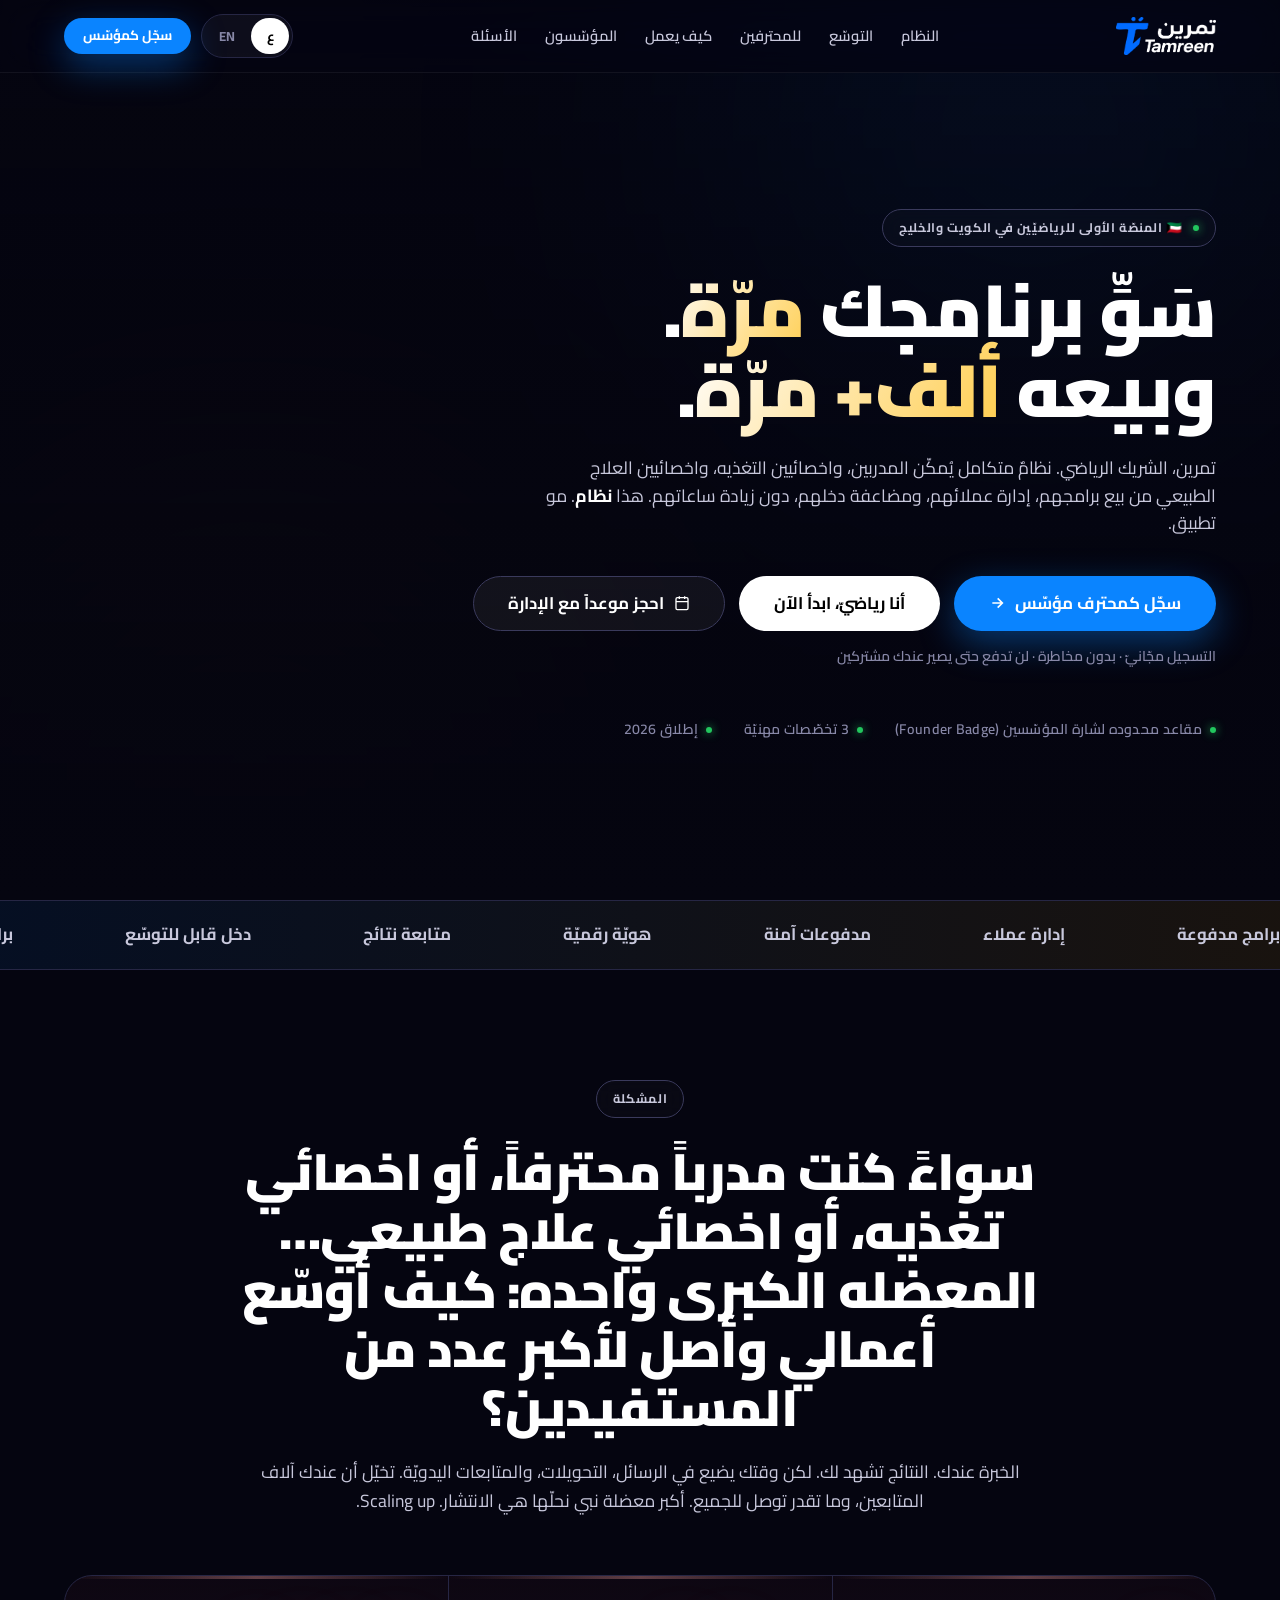
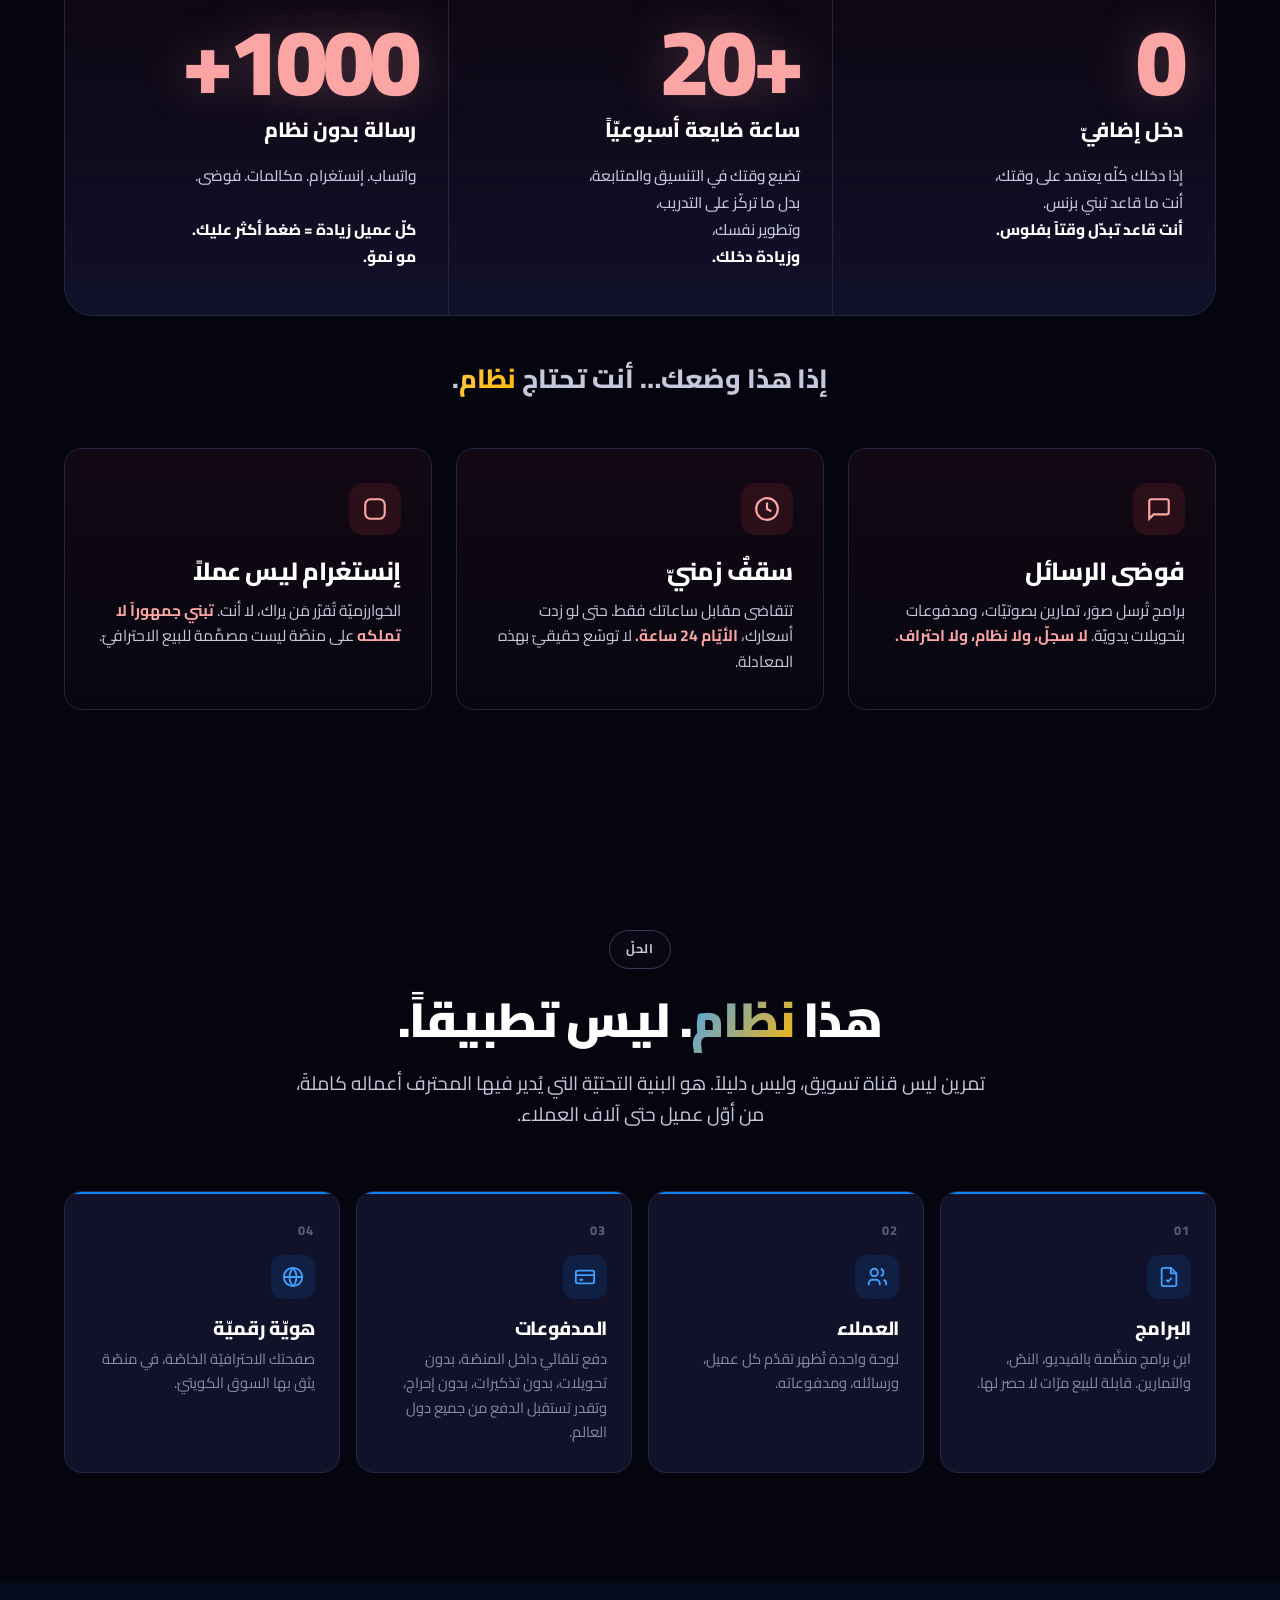
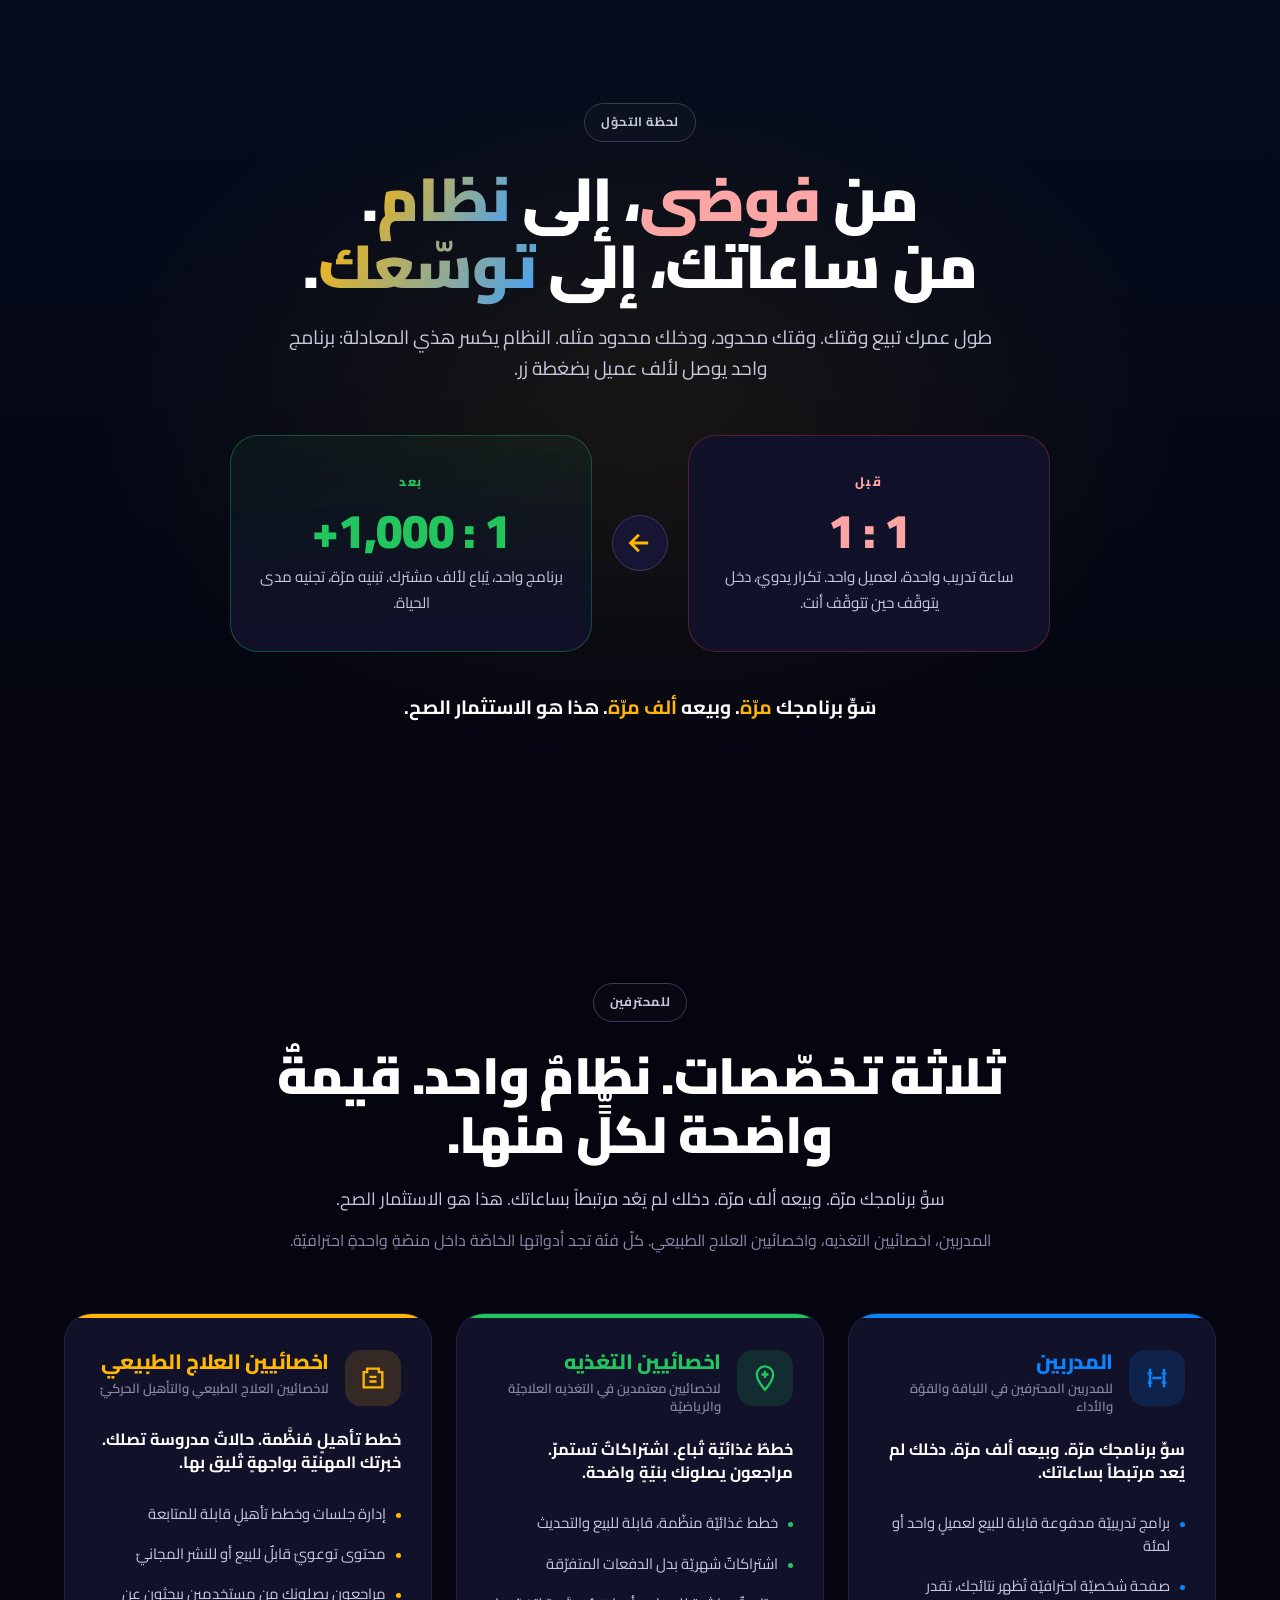
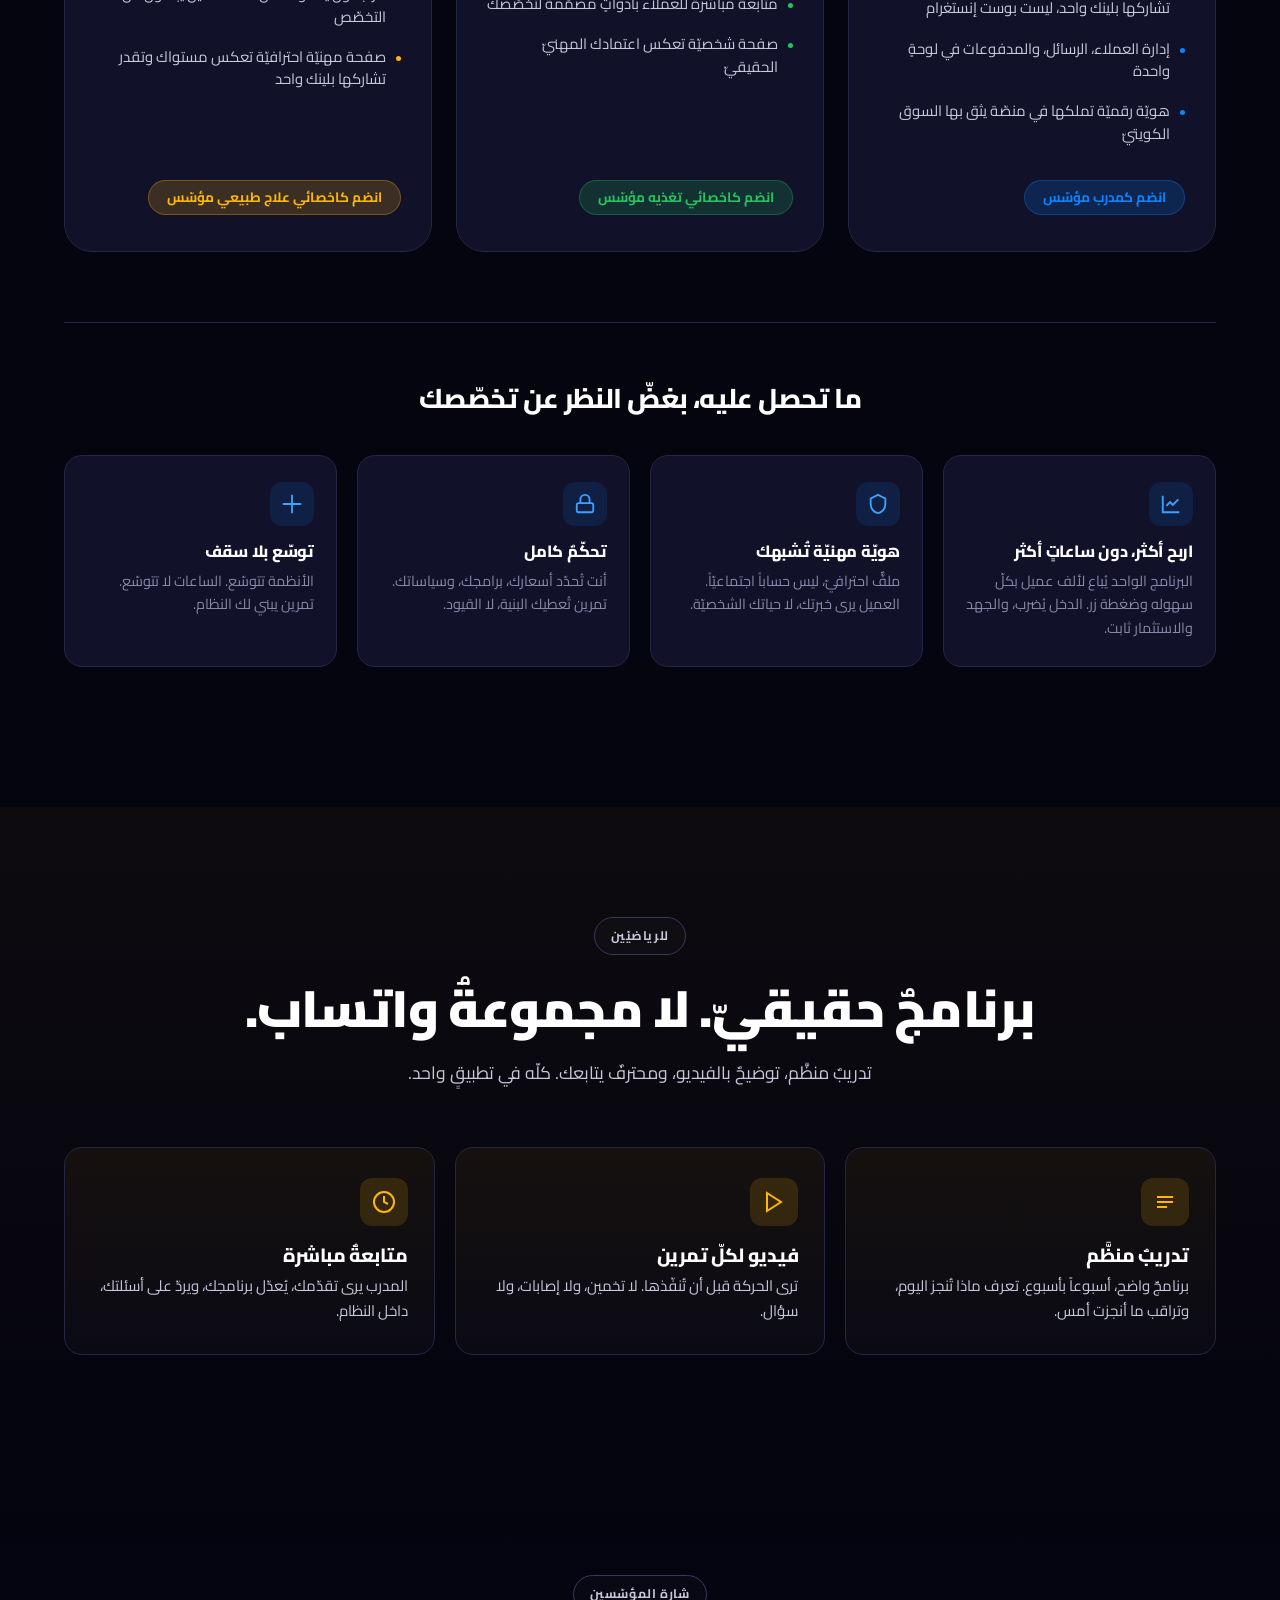
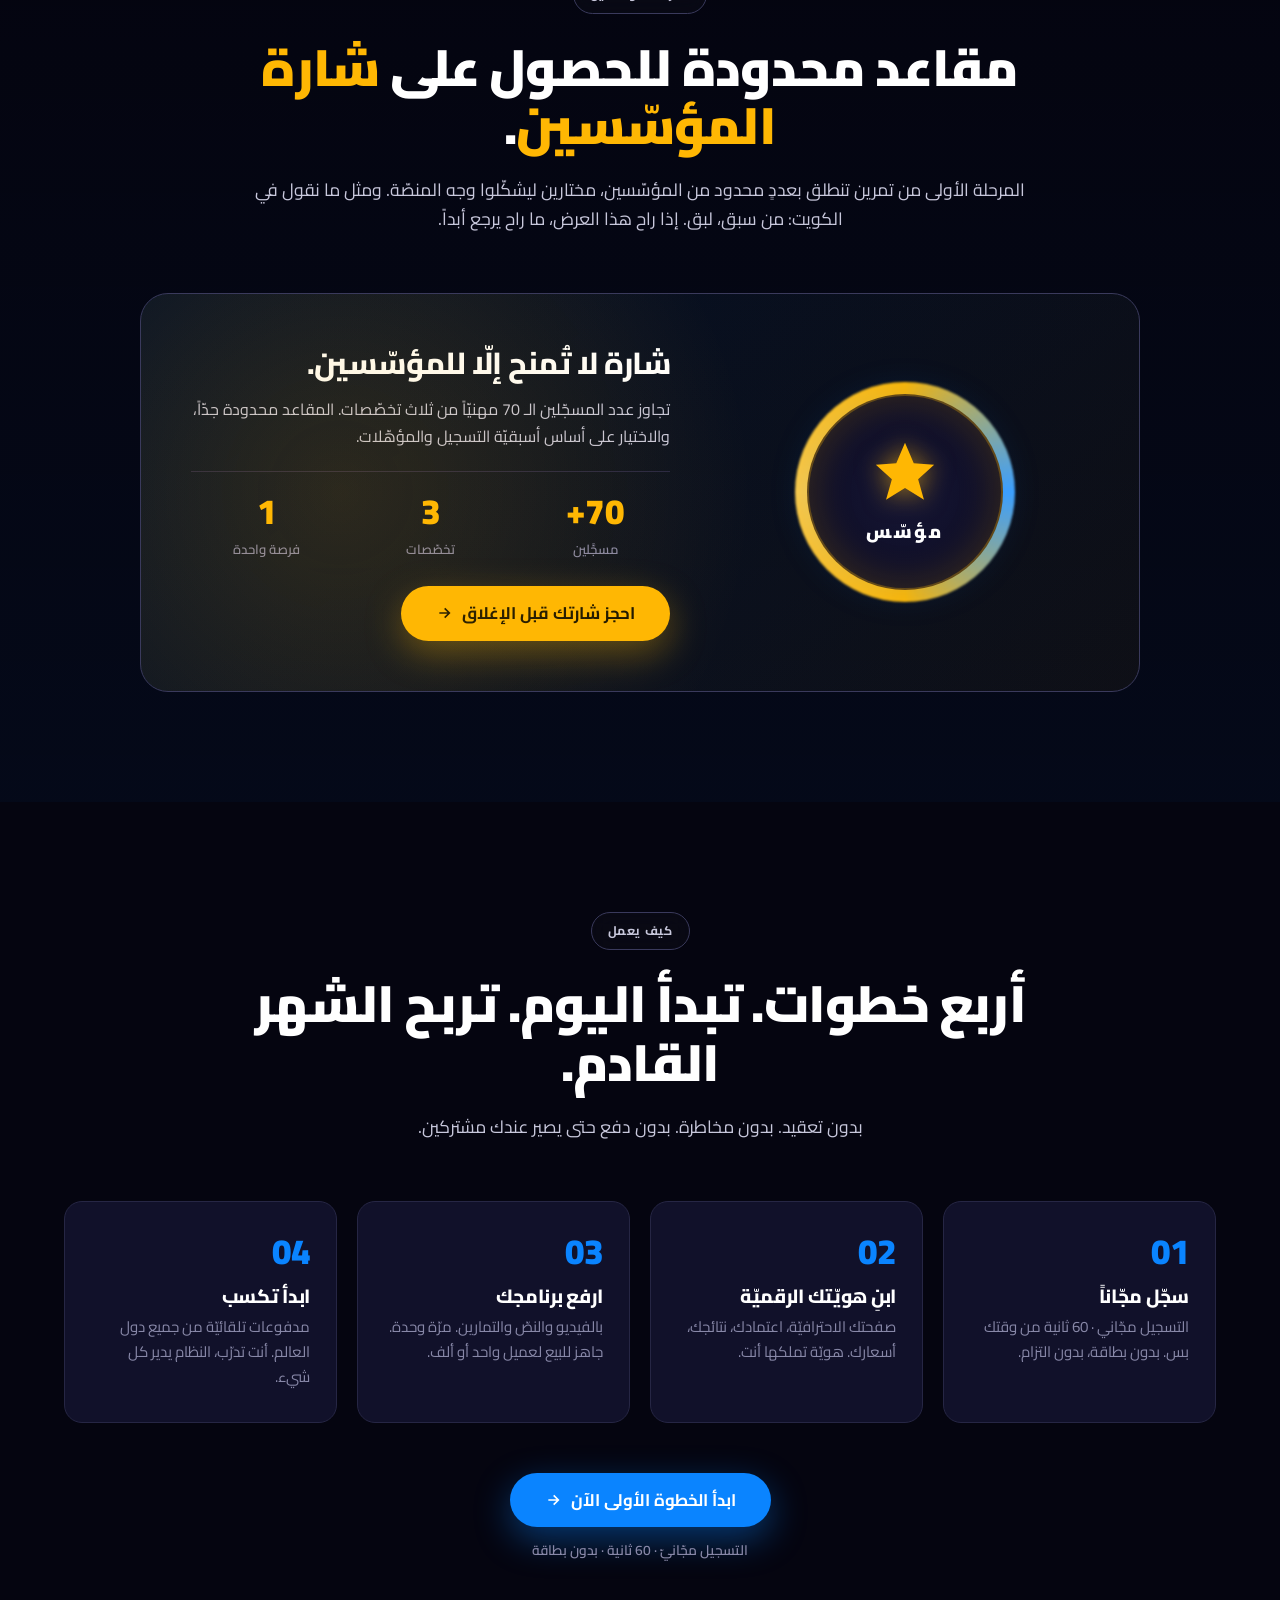
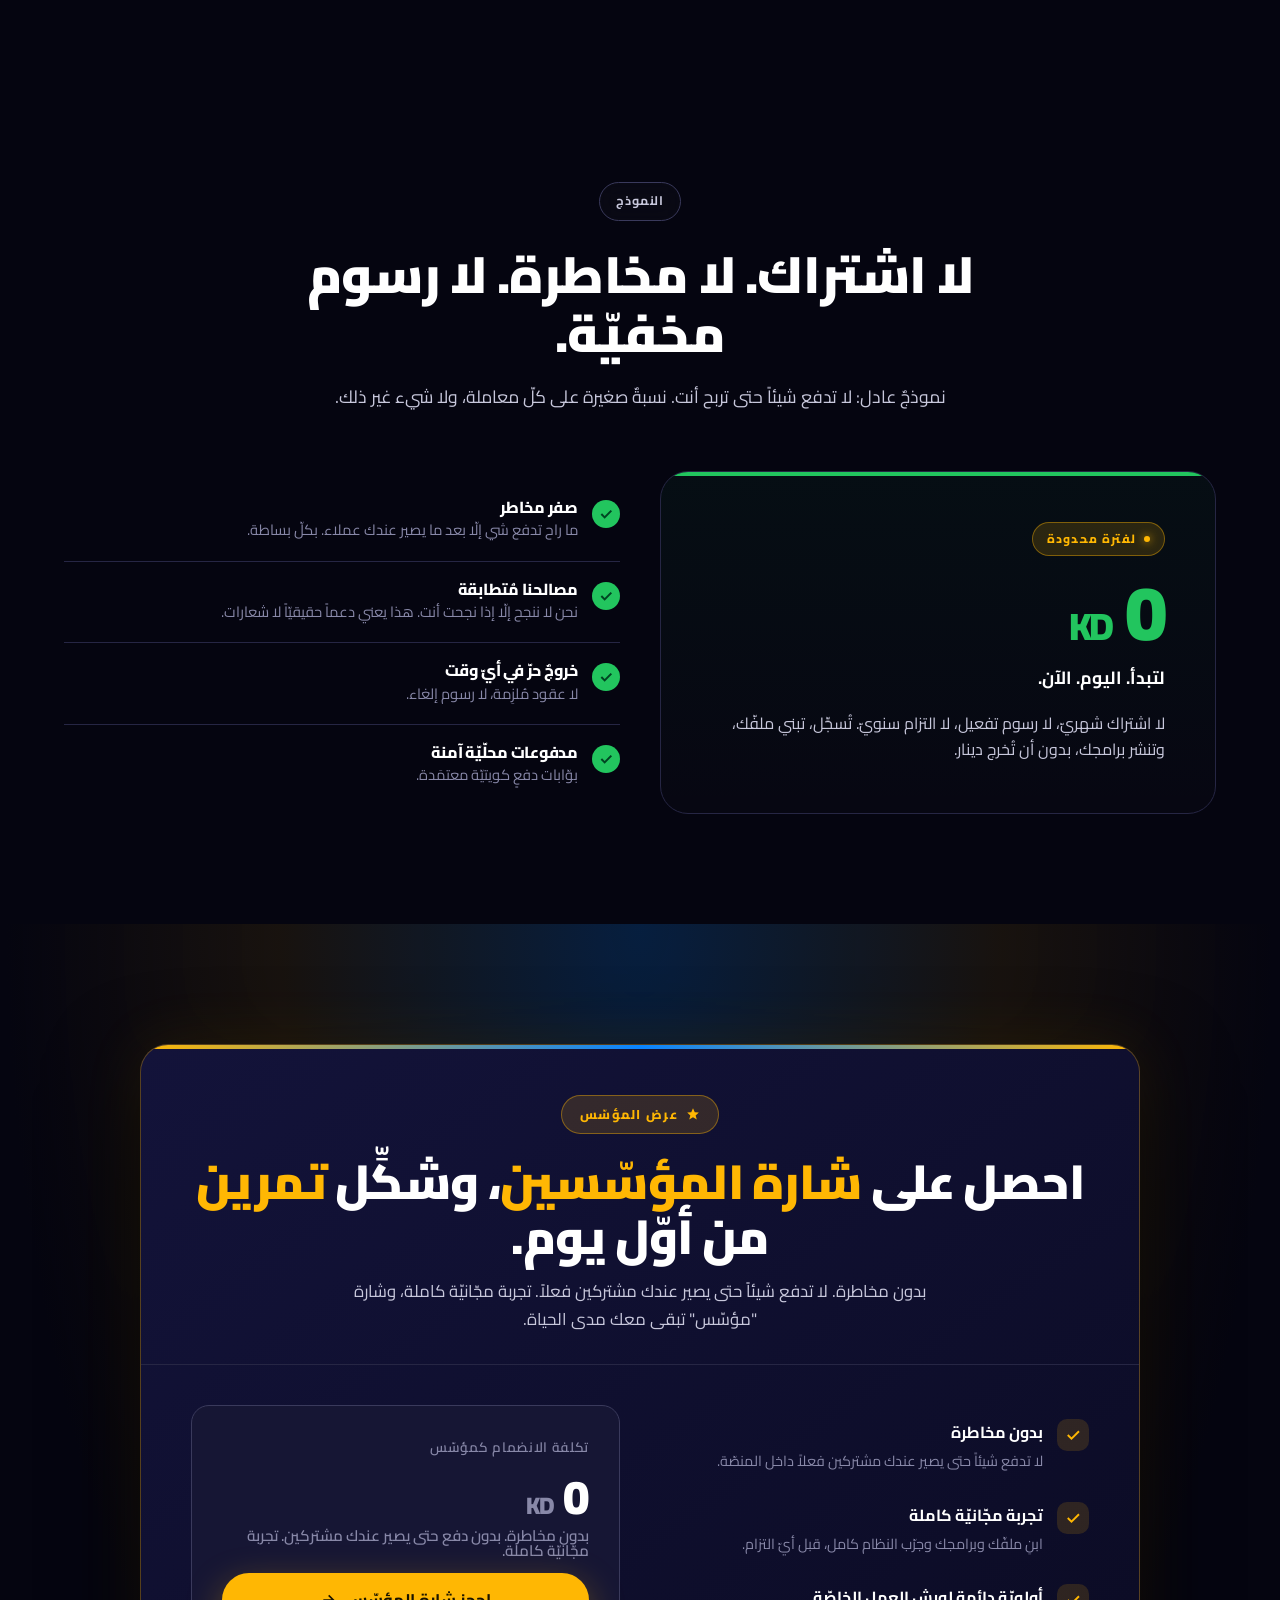
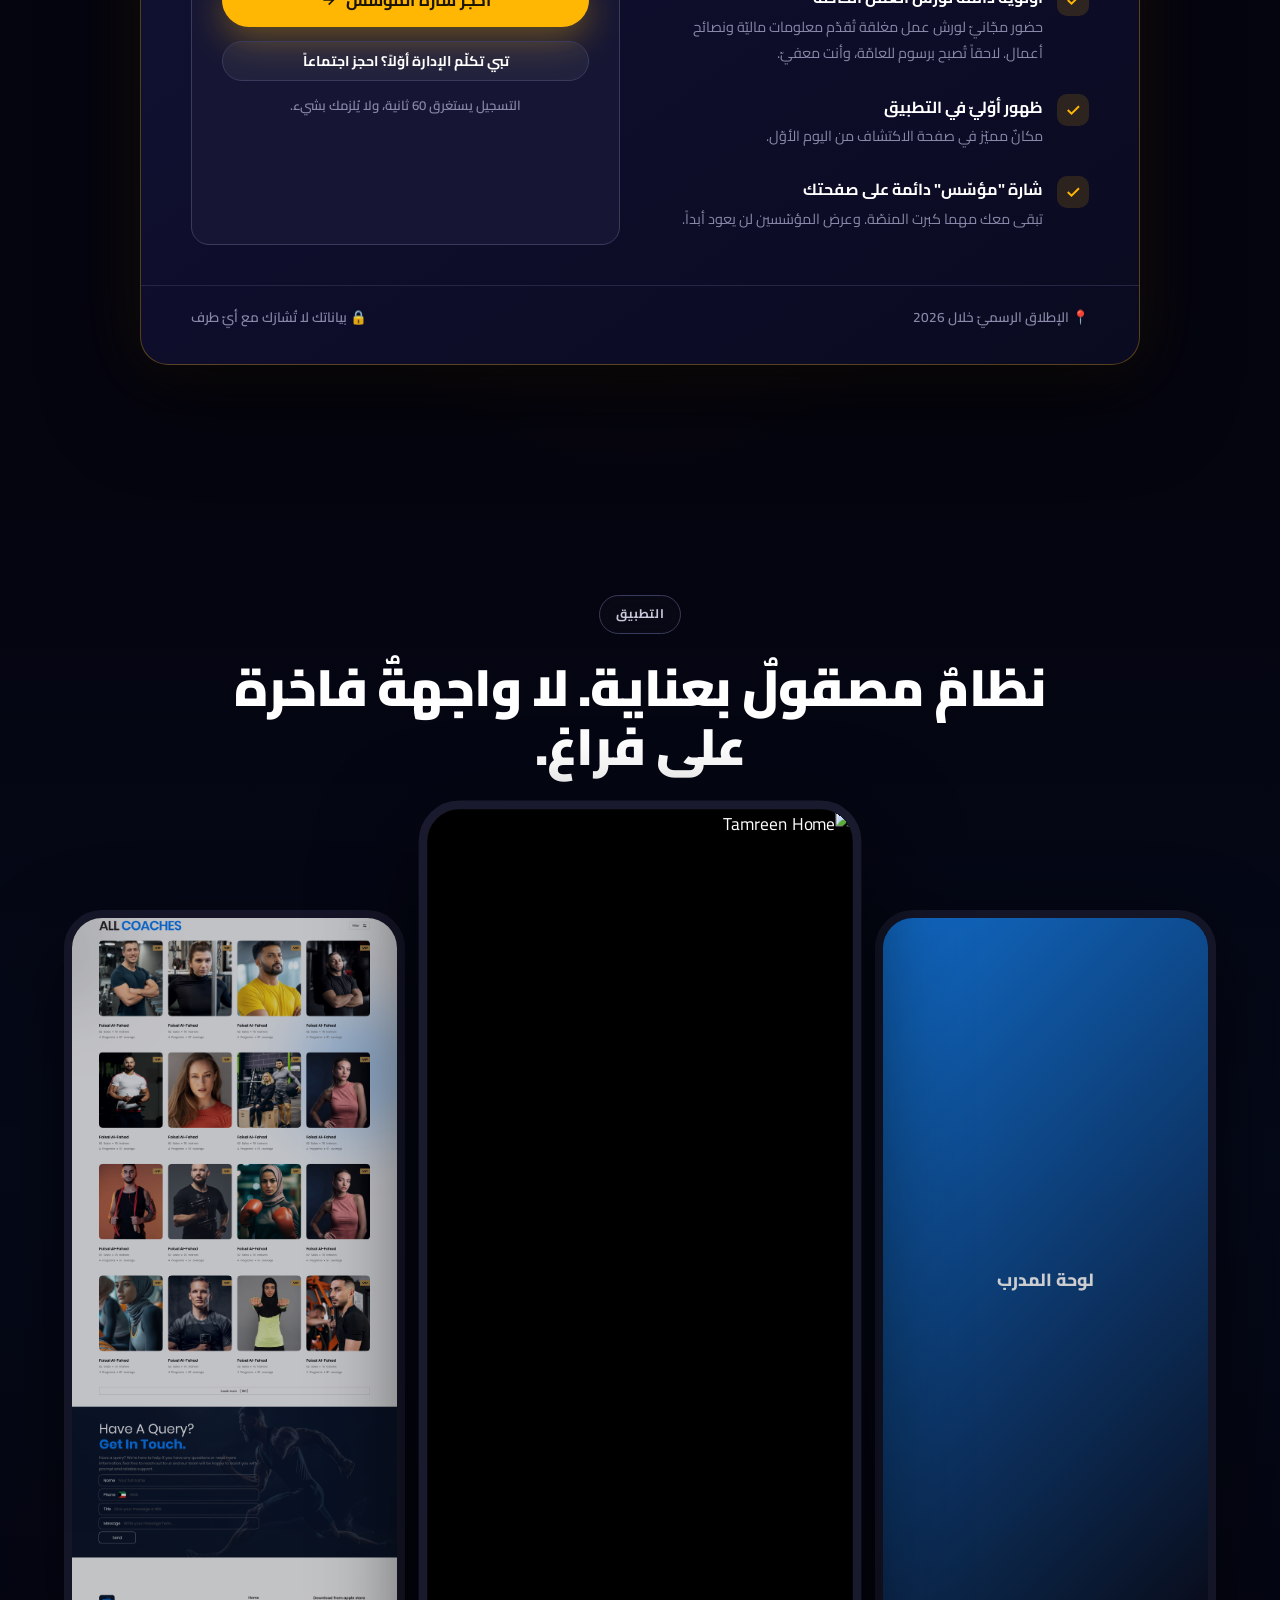
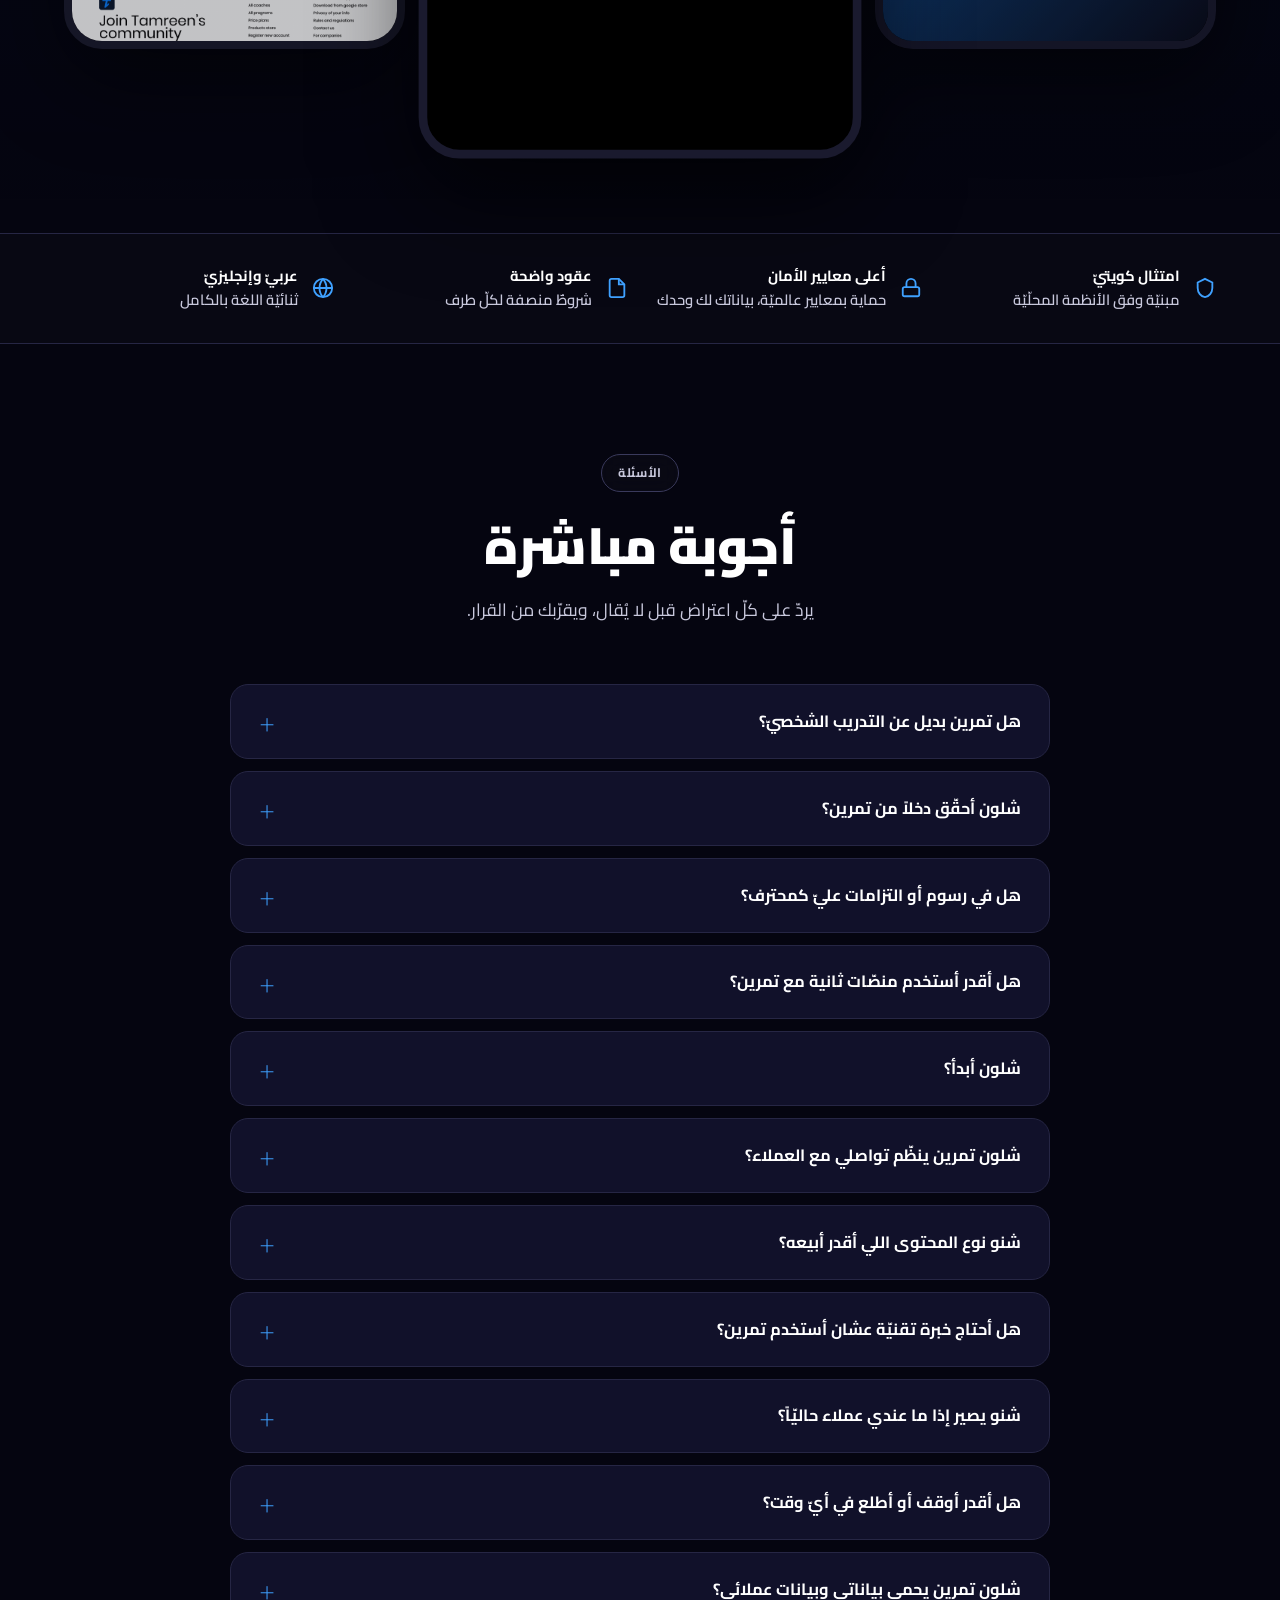
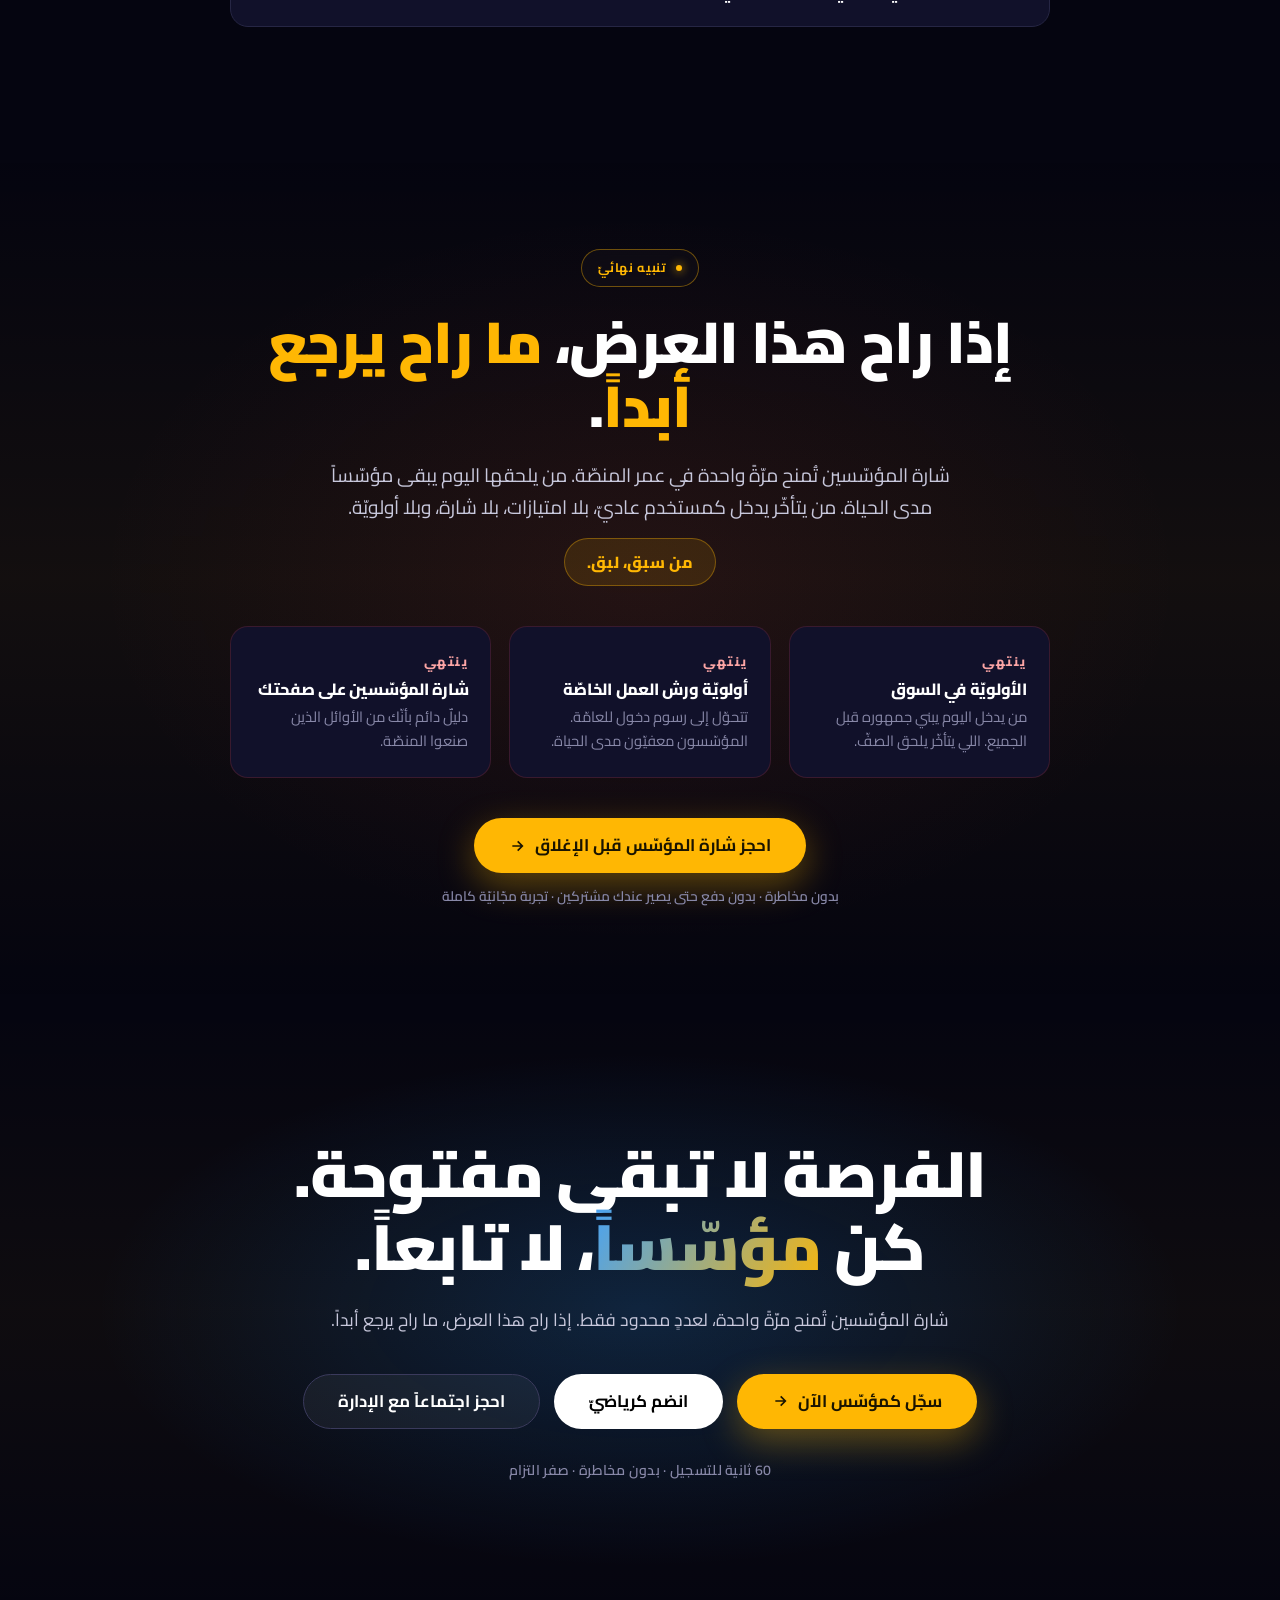
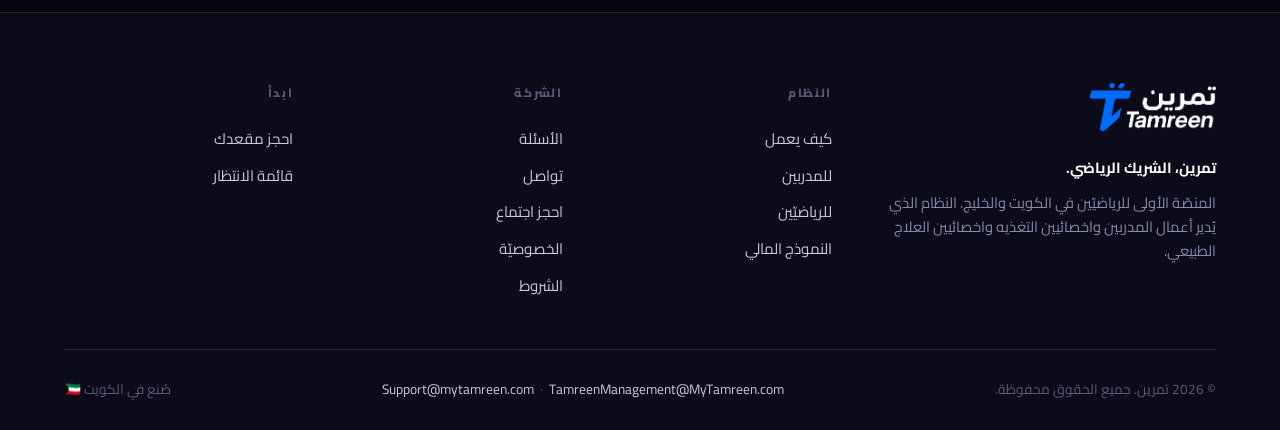
==== index.html @ 5fd672c3 "Add files via upload" ====
<!doctype html>
<html lang="ar" dir="rtl" data-lang="ar">
<head>
<meta charset="utf-8" />
<meta name="viewport" content="width=device-width, initial-scale=1, viewport-fit=cover" />
<meta name="theme-color" content="#070712" />
<title>تمرين، الشريك الرياضي. المنصّة الأولى للرياضيّين في الكويت والخليج</title>
<meta name="description" content="تمرين، الشريك الرياضي. نظامٌ متكامل يُمكّن المدربين واخصائيين التغذيه واخصائيين العلاج الطبيعي في الكويت من بيع برامجهم، إدارة عملائهم، ومضاعفة دخلهم، دون زيادة ساعاتهم." />
<link rel="icon" type="image/png" href="assets/symbol.png" />
<link rel="apple-touch-icon" href="assets/symbol.png" />

<!-- ============ OPEN GRAPH (WhatsApp / Facebook / LinkedIn previews) ============ -->
<meta property="og:type" content="website" />
<meta property="og:site_name" content="Tamreen — تمرين" />
<meta property="og:url" content="https://tamreen-landing.mytamreen.com/" />
<meta property="og:title" content="تمرين، الشريك الرياضي · المنصّة الأولى للرياضيّين في الكويت والخليج" />
<meta property="og:description" content="نظامٌ متكامل يُمكّن المدربين واخصائيي التغذيه والعلاج الطبيعي من بيع برامجهم، إدارة عملائهم، ومضاعفة دخلهم — دون زيادة ساعاتهم." />
<meta property="og:image" content="https://tamreen-landing.mytamreen.com/assets/og-image.png" />
<meta property="og:image:width" content="1200" />
<meta property="og:image:height" content="630" />
<meta property="og:image:alt" content="Tamreen — Your Fitness Partner" />
<meta property="og:locale" content="ar_KW" />
<meta property="og:locale:alternate" content="en_US" />

<!-- ============ TWITTER CARD ============ -->
<meta name="twitter:card" content="summary_large_image" />
<meta name="twitter:title" content="تمرين، الشريك الرياضي · المنصّة الأولى للرياضيّين في الكويت والخليج" />
<meta name="twitter:description" content="سَوِّ برنامجك مرّة. وبيعه ألف مرّة. النظام اللي يدير أعمال المحترفين الرياضيّين في الكويت." />
<meta name="twitter:image" content="https://tamreen-landing.mytamreen.com/assets/og-image.png" />

<!-- ============ THEME / SEO EXTRAS ============ -->
<meta name="author" content="Tamreen" />
<meta name="robots" content="index, follow" />
<link rel="canonical" href="https://tamreen-landing.mytamreen.com/" />

<!-- ============ MICROSOFT CLARITY (analytics + heatmaps + session recordings) ============ -->
<script type="text/javascript">
    (function(c,l,a,r,i,t,y){
        c[a]=c[a]||function(){(c[a].q=c[a].q||[]).push(arguments)};
        t=l.createElement(r);t.async=1;t.src="https://www.clarity.ms/tag/"+i;
        y=l.getElementsByTagName(r)[0];y.parentNode.insertBefore(t,y);
    })(window, document, "clarity", "script", "whwxug71do");
</script>
<link rel="preconnect" href="https://fonts.googleapis.com">
<link rel="preconnect" href="https://fonts.gstatic.com" crossorigin>
<link href="https://fonts.googleapis.com/css2?family=Cairo:wght@300;400;500;600;700;800;900&family=Inter:wght@300;400;500;600;700;800;900&display=swap" rel="stylesheet">
<style>
:root{
  --bg:#050510;
  --bg-2:#0B0B1A;
  --surface:#11112A;
  --surface-2:#161634;
  --border:#262644;
  --border-2:#3A3A5C;
  --text:#FFFFFF;
  --text-2:#C8C8DC;
  --text-3:#8888A8;
  --text-4:#5A5A78;
  --blue:#0A84FF;
  --blue-2:#3FA1FF;
  --gold:#FFB703;
  --gold-2:#FFCB47;
  --green:#22C55E;
  --red:#EF4444;
  --radius:18px;
  --radius-sm:12px;
  --radius-lg:28px;
  --max:1200px;
  --shadow:0 20px 60px rgba(0,0,0,.5);
  --shadow-hard:0 30px 90px rgba(0,0,0,.7);
}
*{box-sizing:border-box;margin:0;padding:0}
html{scroll-behavior:smooth;-webkit-text-size-adjust:100%}
body{
  background:var(--bg);
  color:var(--text);
  font-family:'Cairo',system-ui,-apple-system,sans-serif;
  line-height:1.65;
  overflow-x:hidden;
  min-height:100vh;
  -webkit-font-smoothing:antialiased;
}
html[data-lang="en"] body{font-family:'Inter',system-ui,-apple-system,sans-serif;line-height:1.5;letter-spacing:-.01em}
[data-lang="ar"] .en{display:none !important}
[data-lang="en"] .ar{display:none !important}

.bg-atmos{position:fixed;inset:0;z-index:0;pointer-events:none;overflow:hidden}
.bg-atmos::before,.bg-atmos::after{
  content:"";position:absolute;width:900px;height:900px;border-radius:50%;
  filter:blur(160px);opacity:.3;
}
.bg-atmos::before{background:radial-gradient(circle,#0A84FF 0%,transparent 60%);top:-320px;right:-200px;animation:float 22s ease-in-out infinite}
.bg-atmos::after{background:radial-gradient(circle,#FFB703 0%,transparent 60%);bottom:-320px;left:-200px;opacity:.15;animation:float 28s ease-in-out infinite reverse}
@keyframes float{0%,100%{transform:translate(0,0)}50%{transform:translate(60px,40px)}}

.container{max-width:var(--max);margin:0 auto;padding:0 24px;position:relative;z-index:2}
section{padding:110px 0;position:relative;z-index:2}
section.tight{padding:70px 0}
section.wide{padding:140px 0}

h1,h2,h3,h4{font-weight:800;letter-spacing:-.015em;line-height:1.15}
h1{font-size:clamp(2.4rem,6vw,4.6rem);font-weight:900;line-height:1.08}
h2{font-size:clamp(2rem,4vw,3.2rem);font-weight:900}
h3{font-size:clamp(1.25rem,2vw,1.55rem)}
h4{font-size:clamp(1.05rem,1.5vw,1.2rem)}
p{color:var(--text-2);font-size:clamp(1rem,1.15vw,1.1rem)}
.muted{color:var(--text-3)}
.xl{font-size:clamp(1.1rem,1.5vw,1.3rem)}
.eyebrow{display:inline-flex;align-items:center;gap:10px;padding:8px 16px;border:1px solid var(--border-2);border-radius:999px;font-size:.78rem;color:var(--text-2);background:rgba(255,255,255,.02);backdrop-filter:blur(10px);margin-bottom:24px;font-weight:700;letter-spacing:.05em;text-transform:uppercase}
.eyebrow .dot{width:6px;height:6px;border-radius:50%;background:var(--green);box-shadow:0 0 10px var(--green)}
.gold-text{color:var(--gold)}
.blue-text{color:var(--blue-2)}
.red-text{color:#FCA5A5}

.nav{
  position:fixed;top:0;left:0;right:0;z-index:100;
  backdrop-filter:blur(24px) saturate(180%);
  background:rgba(5,5,16,.75);
  border-bottom:1px solid rgba(255,255,255,.06);
  transition:all .3s ease;
}
.nav-inner{max-width:var(--max);margin:0 auto;padding:14px 24px;display:flex;align-items:center;justify-content:space-between;gap:20px}
.nav-logo{display:flex;align-items:center;gap:10px;text-decoration:none;color:var(--text)}
.nav-logo img{height:38px;width:auto;display:block}
.nav-links{display:flex;gap:28px;align-items:center}
.nav-links a{color:var(--text-2);text-decoration:none;font-size:.92rem;font-weight:600;transition:color .2s}
.nav-links a:hover{color:var(--text)}
.nav-actions{display:flex;gap:10px;align-items:center}

.lang-toggle{display:flex;background:rgba(255,255,255,.04);border:1px solid var(--border);border-radius:999px;padding:3px;gap:2px}
.lang-toggle button{
  background:transparent;border:0;color:var(--text-3);font-family:inherit;
  padding:6px 14px;border-radius:999px;cursor:pointer;font-size:.82rem;font-weight:700;
  transition:all .2s;min-width:38px;
}
.lang-toggle button.active{background:var(--text);color:#000}

/* Hamburger button (visible on mobile only) */
.nav-burger{
  display:none;width:42px;height:42px;align-items:center;justify-content:center;
  background:rgba(255,255,255,.04);border:1px solid var(--border-2);border-radius:12px;
  color:var(--text);cursor:pointer;flex-shrink:0;padding:0;font-family:inherit;
  transition:background .2s,border-color .2s;
}
.nav-burger:hover{background:rgba(255,255,255,.08);border-color:rgba(255,255,255,.2)}
.nav-burger svg{width:22px;height:22px}

/* Full-screen mobile drawer */
.nav-drawer{
  position:fixed;inset:0;z-index:200;
  background:rgba(5,5,16,.97);backdrop-filter:blur(20px);
  display:flex;flex-direction:column;
  padding:84px 24px calc(40px + env(safe-area-inset-bottom));
  opacity:0;visibility:hidden;transition:opacity .25s ease,visibility .25s ease;
  overflow-y:auto;-webkit-overflow-scrolling:touch;
}
.nav-drawer.open{opacity:1;visibility:visible}
.nav-drawer-close{
  position:absolute;top:16px;width:42px;height:42px;
  display:flex;align-items:center;justify-content:center;
  background:rgba(255,255,255,.05);border:1px solid var(--border-2);border-radius:12px;
  color:var(--text);cursor:pointer;padding:0;font-family:inherit;
  right:16px;
}
[dir="rtl"] .nav-drawer-close{right:auto;left:16px}
.nav-drawer-close svg{width:22px;height:22px}
.nav-drawer .drawer-link{
  display:block;padding:18px 6px;color:var(--text);text-decoration:none;
  font-size:1.18rem;font-weight:700;border-bottom:1px solid var(--border);
  transition:color .2s;
}
.nav-drawer .drawer-link:hover{color:var(--blue-2)}
.nav-drawer .drawer-cta{
  margin-top:28px;display:flex;flex-direction:column;gap:12px;
}
.nav-drawer .drawer-cta .btn{justify-content:center;width:100%}
body.menu-open{overflow:hidden}

.btn{
  display:inline-flex;align-items:center;gap:10px;
  padding:15px 28px;border-radius:999px;font-weight:700;font-size:.98rem;
  text-decoration:none;border:1px solid transparent;cursor:pointer;font-family:inherit;
  transition:transform .2s ease,box-shadow .2s ease,background .2s ease,border-color .2s;
  white-space:nowrap;line-height:1;
}
.btn svg{width:16px;height:16px;flex-shrink:0}
.btn-primary{background:var(--blue);color:#fff;box-shadow:0 12px 36px rgba(10,132,255,.4)}
.btn-primary:hover{transform:translateY(-2px);box-shadow:0 18px 46px rgba(10,132,255,.55)}
.btn-gold{background:var(--gold);color:#1a1400;box-shadow:0 12px 36px rgba(255,183,3,.35)}
.btn-gold:hover{transform:translateY(-2px);box-shadow:0 18px 46px rgba(255,183,3,.5)}
.btn-white{background:#fff;color:#000}
.btn-white:hover{transform:translateY(-2px);background:#f0f0f0}
.btn-ghost{background:rgba(255,255,255,.05);color:var(--text);border-color:var(--border-2)}
.btn-ghost:hover{background:rgba(255,255,255,.1);border-color:rgba(255,255,255,.2)}
.btn-outline{background:transparent;color:var(--text);border-color:var(--text)}
.btn-outline:hover{background:var(--text);color:#000}
.btn-sm{padding:10px 18px;font-size:.85rem}
.btn-lg{padding:18px 34px;font-size:1.05rem}

/* ---------- HERO ---------- */
.hero{
  min-height:100vh;padding:140px 0 90px;position:relative;overflow:hidden;
  display:flex;align-items:center;
}
.hero-video{position:absolute;inset:0;z-index:0;overflow:hidden}
.hero-video video{width:100%;height:100%;object-fit:cover;opacity:.3;filter:saturate(120%) contrast(110%)}
.hero-video::after{content:"";position:absolute;inset:0;background:linear-gradient(180deg,rgba(5,5,16,.5) 0%,rgba(5,5,16,.85) 65%,var(--bg) 100%)}
.hero-inner{position:relative;z-index:2;width:100%}
.hero h1 .strike{position:relative;white-space:nowrap;color:var(--text-3)}
.hero h1 .strike::after{
  content:"";position:absolute;top:55%;left:-4px;right:-4px;height:4px;
  background:var(--red);transform:rotate(-2deg);border-radius:2px;opacity:.95;
}
.hero h1 .pow{background:linear-gradient(120deg,#fff,var(--gold-2));-webkit-background-clip:text;background-clip:text;color:transparent}
.hero p.lead{font-size:clamp(1.1rem,1.35vw,1.3rem);color:var(--text-2);margin-top:24px;max-width:680px;line-height:1.55}
.hero-ctas{display:flex;gap:14px;margin-top:40px;flex-wrap:wrap}
.hero-meta{display:flex;gap:32px;margin-top:50px;flex-wrap:wrap;color:var(--text-3);font-size:.88rem;font-weight:600;letter-spacing:.02em}
.hero-meta span{display:inline-flex;align-items:center;gap:8px}
.hero-meta .dot{width:6px;height:6px;border-radius:50%;background:var(--green);box-shadow:0 0 10px var(--green)}

/* ---------- MARQUEE ---------- */
.marquee{
  background:linear-gradient(90deg,rgba(10,132,255,.08),rgba(255,183,3,.08));
  border-top:1px solid var(--border);border-bottom:1px solid var(--border);
  overflow:hidden;padding:20px 0;
}
.marquee-track{display:flex;gap:56px;animation:tick 32s linear infinite;white-space:nowrap}
@keyframes tick{from{transform:translateX(0)}to{transform:translateX(-50%)}}
[dir="ltr"] .marquee-track{animation-direction:reverse}
.marquee-item{display:inline-flex;align-items:center;gap:14px;color:var(--text-2);font-weight:700;font-size:1.05rem}
.marquee-item svg{width:20px;height:20px;color:var(--blue-2)}
.marquee-item .bullet{width:5px;height:5px;border-radius:50%;background:var(--border-2)}

/* ---------- PAIN STATS ---------- */
.pain-stats{
  display:grid;grid-template-columns:repeat(3,1fr);gap:0;margin-top:36px;
  border:1px solid var(--border);border-radius:var(--radius-lg);overflow:hidden;
  background:linear-gradient(180deg,rgba(239,68,68,.04),var(--surface));
}
.pain-stat{
  padding:44px 32px;border-right:1px solid var(--border);position:relative;
  display:flex;flex-direction:column;
  transition:background .3s ease;
}
.pain-stat::before{
  content:"";position:absolute;top:0;left:0;right:0;height:3px;
  background:linear-gradient(90deg,transparent,#FCA5A5,transparent);
  opacity:.35;
}
.pain-stat:hover{background:rgba(239,68,68,.04)}
[dir="rtl"] .pain-stat{border-right:0;border-left:1px solid var(--border)}
.pain-stat:last-child{border:0 !important}
.pain-stat .num{
  font-size:clamp(3.4rem,7.5vw,5.8rem);
  font-weight:900;
  color:#FCA5A5;
  line-height:.9;
  margin-bottom:14px;
  letter-spacing:-.045em;
  text-shadow:0 0 50px rgba(252,165,165,.28),0 0 1px rgba(252,165,165,.5);
  font-feature-settings:"tnum";
}
.pain-headline{
  font-size:clamp(1.08rem,1.7vw,1.3rem);
  font-weight:800;
  color:#fff;
  margin-bottom:20px;
  letter-spacing:-.005em;
  line-height:1.25;
}
.pain-stat .lbl{
  color:var(--text-2);
  font-size:.96rem;
  font-weight:500;
  line-height:1.75;
}
.pain-stat .lbl b{color:#fff;font-weight:800}
.pain-closer{
  text-align:center;
  margin-top:44px;
  font-size:clamp(1.18rem,2.2vw,1.65rem);
  font-weight:800;
  color:var(--text-2);
  letter-spacing:-.005em;
  padding:0 16px;line-height:1.45;
}
.pain-closer .acc{
  background:linear-gradient(120deg,#FFCB47,#FFB703);
  -webkit-background-clip:text;background-clip:text;color:transparent;
}

/* ---------- SECTION HEADERS ---------- */
.sec-head{max-width:820px;margin:0 auto 60px;text-align:center}
.sec-head p{margin-top:20px;font-size:1.1rem}
.sec-head.left{margin-left:0;text-align:start}

/* ---------- PROBLEM ---------- */
.problem-grid{display:grid;grid-template-columns:repeat(3,1fr);gap:24px;margin-top:50px}
.problem-card{
  background:linear-gradient(180deg,rgba(239,68,68,.06),rgba(255,255,255,.01));
  border:1px solid var(--border);border-radius:var(--radius);
  padding:34px 30px;transition:all .3s;
}
.problem-card:hover{transform:translateY(-4px);border-color:rgba(239,68,68,.3)}
.problem-icon{
  width:52px;height:52px;border-radius:14px;background:rgba(239,68,68,.12);color:#FCA5A5;
  display:flex;align-items:center;justify-content:center;margin-bottom:22px;
}
.problem-icon svg{width:26px;height:26px}
.problem-card h3{margin-bottom:12px;color:#fff}
.problem-card p{color:var(--text-2);font-size:.98rem}
.problem-card .emph{color:#FCA5A5;font-weight:700}

/* ---------- SYSTEM PILLARS ---------- */
.system-intro{text-align:center;margin-bottom:60px}
.system-intro .big{font-size:clamp(2rem,4vw,3rem);font-weight:900;letter-spacing:-.02em;line-height:1.1}
.system-intro .big span.acc{background:linear-gradient(120deg,var(--blue-2),var(--gold));-webkit-background-clip:text;background-clip:text;color:transparent}
.system-intro p.xl{max-width:700px;margin:22px auto 0;color:var(--text-2)}
.pillars{display:grid;grid-template-columns:repeat(4,1fr);gap:16px;margin-top:40px}
.pillar{
  background:var(--surface);border:1px solid var(--border);border-radius:var(--radius);
  padding:28px 24px;transition:all .3s;position:relative;overflow:hidden;
}
.pillar:hover{transform:translateY(-4px);border-color:var(--border-2);box-shadow:var(--shadow)}
.pillar::before{content:"";position:absolute;top:0;left:0;right:0;height:2px;background:var(--blue)}
.pillar-num{color:var(--text-4);font-size:.8rem;font-weight:800;letter-spacing:.12em;margin-bottom:14px}
.pillar-icon{width:44px;height:44px;border-radius:12px;background:rgba(10,132,255,.12);color:var(--blue-2);display:flex;align-items:center;justify-content:center;margin-bottom:18px}
.pillar-icon svg{width:22px;height:22px}
.pillar h4{margin-bottom:8px;color:#fff}
.pillar p{font-size:.92rem;color:var(--text-3)}

/* ---------- COACHES ---------- */
.coaches-hero{display:grid;grid-template-columns:1.05fr 1fr;gap:60px;align-items:center}
.coaches-benefits{list-style:none;margin-top:32px}
.coaches-benefits li{display:flex;gap:16px;padding:20px 0;border-bottom:1px solid var(--border);align-items:flex-start}
.coaches-benefits li:last-child{border-bottom:0}
.coaches-benefits .bicon{width:44px;height:44px;border-radius:12px;background:rgba(10,132,255,.14);color:var(--blue-2);display:flex;align-items:center;justify-content:center;flex-shrink:0}
.coaches-benefits .bicon svg{width:22px;height:22px}
.coaches-benefits h4{margin-bottom:4px;font-size:1.08rem}
.coaches-benefits p{color:var(--text-3);font-size:.96rem}
.coaches-visual{
  position:relative;border-radius:var(--radius-lg);overflow:hidden;
  background:linear-gradient(135deg,rgba(10,132,255,.18),rgba(255,183,3,.06));
  border:1px solid var(--border-2);aspect-ratio:4/5;padding:30px;
  display:flex;align-items:center;justify-content:center;
}
.coaches-visual img{max-width:100%;max-height:100%;object-fit:contain;border-radius:var(--radius);box-shadow:var(--shadow-hard)}

/* ---------- PROVIDERS DEEP (3 EQUAL) ---------- */
.providers-deep{display:grid;grid-template-columns:repeat(3,1fr);gap:24px;margin-top:40px}
.prov-deep{
  position:relative;background:var(--surface);border:1px solid var(--border);
  border-radius:var(--radius-lg);padding:36px 30px;overflow:hidden;transition:all .3s;
  display:flex;flex-direction:column;
}
.prov-deep::before{content:"";position:absolute;top:0;left:0;right:0;height:4px;background:var(--accent,var(--blue))}
.prov-deep:hover{transform:translateY(-6px);border-color:var(--border-2);box-shadow:var(--shadow)}
.prov-deep.coach{--accent:var(--blue)}
.prov-deep.nutri{--accent:var(--green)}
.prov-deep.physio{--accent:var(--gold)}
.prov-deep-head{display:flex;gap:16px;align-items:flex-start;margin-bottom:22px}
.prov-deep-icon{
  width:56px;height:56px;border-radius:16px;flex-shrink:0;
  background:color-mix(in srgb,var(--accent) 15%,transparent);
  color:var(--accent);display:flex;align-items:center;justify-content:center;
}
.prov-deep-icon svg{width:28px;height:28px}
.prov-deep h3{color:var(--accent);font-size:1.3rem;margin-bottom:4px;line-height:1.2}
.prov-deep-sub{color:var(--text-3);font-size:.82rem;font-weight:600;line-height:1.4;display:block}
.prov-deep-lead{color:var(--text);font-size:1.02rem;font-weight:700;margin-bottom:20px;line-height:1.4}
.prov-deep-list{list-style:none;margin-bottom:26px;flex:1}
.prov-deep-list li{padding:9px 0;color:var(--text-2);font-size:.93rem;display:flex;gap:10px;align-items:flex-start;line-height:1.5}
.prov-deep-list li::before{content:"";width:5px;height:5px;border-radius:50%;background:var(--accent);margin-top:10px;flex-shrink:0}
.prov-deep-cta{align-self:flex-start;background:color-mix(in srgb,var(--accent) 18%,transparent) !important;color:var(--accent) !important;border:1px solid color-mix(in srgb,var(--accent) 30%,transparent) !important;box-shadow:none !important}
.prov-deep-cta:hover{background:var(--accent) !important;color:#fff !important;transform:translateY(-2px)}
.prov-deep.physio .prov-deep-cta:hover{color:#1a1400 !important}

/* ---------- SHARED BENEFITS ---------- */
.shared-benefits{margin-top:70px;padding-top:60px;border-top:1px solid var(--border)}
.shared-benefits-head{text-align:center;margin-bottom:40px}
.shared-grid{display:grid;grid-template-columns:repeat(4,1fr);gap:20px}
.shared-item{background:var(--surface);border:1px solid var(--border);border-radius:var(--radius);padding:26px 22px;transition:all .3s}
.shared-item:hover{transform:translateY(-3px);border-color:var(--border-2)}
.shared-item .sbi{width:44px;height:44px;border-radius:12px;background:rgba(10,132,255,.12);color:var(--blue-2);display:flex;align-items:center;justify-content:center;margin-bottom:16px}
.shared-item .sbi svg{width:22px;height:22px}
.shared-item h4{margin-bottom:8px;font-size:1.02rem}
.shared-item p{color:var(--text-3);font-size:.9rem}

/* ---------- ATHLETES ---------- */
.athletes-bg{background:linear-gradient(180deg,rgba(255,183,3,.04),transparent)}
.athletes-grid{display:grid;grid-template-columns:repeat(3,1fr);gap:20px;margin-top:40px}
.ath-card{
  background:linear-gradient(180deg,rgba(255,183,3,.05),rgba(255,255,255,.02));
  border:1px solid var(--border);border-radius:var(--radius);padding:30px 26px;transition:all .3s;
}
.ath-card:hover{transform:translateY(-4px);border-color:var(--gold);box-shadow:0 14px 40px rgba(255,183,3,.08)}
.ath-icon{width:48px;height:48px;border-radius:12px;background:rgba(255,183,3,.14);color:var(--gold);display:flex;align-items:center;justify-content:center;margin-bottom:18px}
.ath-icon svg{width:24px;height:24px}
.ath-card h4{margin-bottom:8px}
.ath-card p{font-size:.94rem}

/* ---------- FOUNDING COACHES ---------- */
.founding{background:linear-gradient(180deg,transparent,rgba(10,132,255,.04))}
.fc-grid{display:grid;grid-template-columns:repeat(6,1fr);gap:14px;margin-top:40px}
.fc-slot{
  aspect-ratio:1;border-radius:18px;position:relative;overflow:hidden;
  background:linear-gradient(135deg,var(--surface),var(--surface-2));
  border:1px solid var(--border);
  display:flex;align-items:center;justify-content:center;
  transition:all .3s;
}
.fc-slot:hover{transform:translateY(-3px);border-color:var(--blue)}
.fc-slot.taken{
  background:linear-gradient(135deg,rgba(10,132,255,.25),rgba(10,132,255,.05));
  border-color:var(--blue);
}
.fc-slot.taken::before{
  content:"";position:absolute;inset:0;
  background:radial-gradient(circle at center,rgba(10,132,255,.3) 0%,transparent 70%);
}
.fc-slot .fc-num{
  position:relative;font-weight:900;font-size:1.4rem;color:var(--text);
  display:flex;flex-direction:column;align-items:center;gap:4px;
}
.fc-slot .fc-num small{font-size:.65rem;font-weight:700;color:var(--text-3);letter-spacing:.12em;text-transform:uppercase}
.fc-slot.open .fc-num{color:var(--text-4)}
.fc-slot.open .fc-num small{color:var(--text-4)}
.fc-progress{max-width:560px;margin:40px auto 0;text-align:center}
.fc-bar{height:8px;border-radius:999px;background:var(--surface-2);border:1px solid var(--border);overflow:hidden;margin-top:20px}
.fc-bar-fill{height:100%;background:linear-gradient(90deg,var(--blue),var(--blue-2));border-radius:999px;width:34%;box-shadow:0 0 20px var(--blue)}
.fc-progress .fc-meta{margin-top:14px;color:var(--text-3);font-size:.9rem;font-weight:600}

/* ---------- BUSINESS MODEL ---------- */
.bm-wrap{display:grid;grid-template-columns:1fr 1fr;gap:40px;align-items:center}
.bm-card{
  background:linear-gradient(180deg,rgba(34,197,94,.05),rgba(255,255,255,.01));
  border:1px solid var(--border);border-radius:var(--radius-lg);padding:50px;
  position:relative;overflow:hidden;
}
.bm-card::before{content:"";position:absolute;top:0;left:0;right:0;height:4px;background:var(--green)}
.bm-card .big-num{font-size:clamp(3rem,6vw,5rem);font-weight:900;color:var(--green);line-height:1;letter-spacing:-.04em;margin-bottom:12px}
.bm-card .big-lbl{font-size:1.1rem;color:var(--text);font-weight:700;margin-bottom:18px}
.bm-card p{color:var(--text-2)}
.bm-list{list-style:none}
.bm-list li{display:flex;gap:14px;padding:18px 0;border-bottom:1px solid var(--border);align-items:flex-start}
.bm-list li:last-child{border-bottom:0}
.bm-list .check{width:28px;height:28px;border-radius:50%;background:var(--green);color:#042;flex-shrink:0;display:flex;align-items:center;justify-content:center;margin-top:2px}
.bm-list .check svg{width:16px;height:16px}
.bm-list h4{font-size:1rem;margin-bottom:2px}
.bm-list p{color:var(--text-3);font-size:.92rem;margin:0}

/* ---------- FOUNDER OFFER ---------- */
.offer-wrap{
  background:radial-gradient(ellipse at top,rgba(10,132,255,.2),rgba(255,183,3,.08) 40%,var(--bg) 70%);
  padding:120px 0;position:relative;
}
.offer-card{
  background:linear-gradient(145deg,#13133A 0%,#0A0A20 100%);
  border:1px solid rgba(255,183,3,.3);
  border-radius:var(--radius-lg);padding:0;
  max-width:1000px;margin:0 auto;overflow:hidden;
  box-shadow:var(--shadow-hard),0 0 60px rgba(255,183,3,.1);
  position:relative;
}
.offer-card::before{
  content:"";position:absolute;top:0;left:0;right:0;height:4px;
  background:linear-gradient(90deg,var(--gold),var(--blue),var(--gold));
}
.offer-head{padding:50px 50px 30px;text-align:center;border-bottom:1px solid var(--border)}
.offer-badge{
  display:inline-flex;align-items:center;gap:8px;
  padding:8px 18px;border-radius:999px;
  background:rgba(255,183,3,.15);border:1px solid rgba(255,183,3,.4);
  color:var(--gold);font-size:.8rem;font-weight:800;letter-spacing:.1em;text-transform:uppercase;
  margin-bottom:20px;
}
.offer-head h2{font-size:clamp(2rem,3.8vw,3rem);margin-bottom:14px}
.offer-head h2 span.acc{color:var(--gold)}
.offer-head p{max-width:620px;margin:0 auto;font-size:1.05rem}
.offer-body{padding:40px 50px;display:grid;grid-template-columns:1fr 1fr;gap:40px}
.offer-perks{list-style:none}
.offer-perks li{display:flex;gap:14px;padding:14px 0;align-items:flex-start}
.offer-perks .icon{width:32px;height:32px;border-radius:10px;background:rgba(255,183,3,.14);color:var(--gold);display:flex;align-items:center;justify-content:center;flex-shrink:0}
.offer-perks .icon svg{width:18px;height:18px}
.offer-perks strong{display:block;color:#fff;font-size:1rem;font-weight:700;margin-bottom:2px}
.offer-perks span.sub{color:var(--text-3);font-size:.9rem}
.offer-cta{
  background:var(--surface-2);border:1px solid var(--border-2);border-radius:var(--radius);
  padding:30px;display:flex;flex-direction:column;gap:14px;
}
.offer-cta .seats{font-size:.85rem;color:var(--text-3);font-weight:600;letter-spacing:.05em;text-transform:uppercase}
.offer-cta .price{font-size:clamp(2.2rem,4vw,3rem);font-weight:900;line-height:1;letter-spacing:-.02em}
.offer-cta .price .sub{font-size:.95rem;color:var(--text-3);font-weight:600;display:block;margin-top:8px;letter-spacing:0}
.offer-cta .strike{color:var(--text-3);text-decoration:line-through;font-size:1rem;font-weight:600}
.offer-foot{padding:20px 50px 36px;display:flex;justify-content:space-between;align-items:center;flex-wrap:wrap;gap:14px;color:var(--text-3);font-size:.85rem;font-weight:600;border-top:1px solid var(--border)}

/* ---------- APP PREVIEW ---------- */
.app-preview{
  background:linear-gradient(180deg,transparent,rgba(10,132,255,.04),transparent);
  padding:110px 0;
}
.app-frames{display:grid;grid-template-columns:1fr 1.2fr 1fr;gap:30px;align-items:center;margin-top:50px}
.phone-frame{
  background:#000;border:8px solid #1a1a2e;border-radius:38px;
  box-shadow:var(--shadow-hard);overflow:hidden;
  aspect-ratio:9/19.5;position:relative;
}
.phone-frame.main{transform:scale(1.08);z-index:2}
.phone-frame.side{opacity:.8;filter:saturate(90%)}
.phone-frame img{width:100%;height:100%;object-fit:cover;display:block}
.phone-placeholder{
  width:100%;height:100%;
  background:linear-gradient(135deg,#0A84FF 0%,#0B0B1A 100%);
  display:flex;align-items:center;justify-content:center;color:#fff;
  font-weight:800;padding:30px;text-align:center;font-size:1.1rem;
}

/* ---------- TRUST STRIP ---------- */
.trust-strip{padding:30px 0;border-top:1px solid var(--border);border-bottom:1px solid var(--border);background:rgba(255,255,255,.01)}
.trust-grid{display:grid;grid-template-columns:repeat(4,1fr);gap:24px;align-items:center}
.trust-item{display:flex;align-items:center;gap:14px;color:var(--text-2);font-size:.92rem;font-weight:600}
.trust-item svg{width:22px;height:22px;color:var(--blue-2);flex-shrink:0}
.trust-item .emph{color:var(--text);font-weight:700}

/* ---------- FAQ ---------- */
.faq-list{max-width:820px;margin:40px auto 0}
.faq-item{background:var(--surface);border:1px solid var(--border);border-radius:var(--radius);margin-bottom:12px;overflow:hidden;transition:border-color .2s}
.faq-item:hover{border-color:var(--border-2)}
.faq-item.open{border-color:var(--blue)}
.faq-q{padding:22px 28px;display:flex;justify-content:space-between;align-items:center;cursor:pointer;font-weight:700;font-size:1.02rem;gap:16px}
.faq-q::after{content:"+";font-size:1.8rem;color:var(--blue-2);font-weight:200;transition:transform .3s;line-height:1}
.faq-item.open .faq-q::after{transform:rotate(45deg)}
.faq-a{max-height:0;overflow:hidden;transition:max-height .35s ease,padding .3s ease;padding:0 28px;color:var(--text-2)}
.faq-item.open .faq-a{max-height:400px;padding:0 28px 26px}

/* ---------- FINAL CTA ---------- */
.final-cta{
  background:radial-gradient(ellipse at center,rgba(10,132,255,.2) 0%,transparent 60%),var(--bg);
  padding:130px 0;text-align:center;position:relative;overflow:hidden;
}
.final-cta::before{content:"";position:absolute;inset:0;background:linear-gradient(180deg,transparent,rgba(255,183,3,.04),transparent);pointer-events:none}
.final-cta h2{font-size:clamp(2.5rem,5vw,4rem);margin-bottom:20px;max-width:900px;margin-inline:auto}
.final-cta h2 .acc{background:linear-gradient(120deg,var(--blue-2),var(--gold));-webkit-background-clip:text;background-clip:text;color:transparent}
.final-cta p{max-width:640px;margin:0 auto 40px;font-size:1.1rem;color:var(--text-2)}
.final-ctas{display:flex;gap:14px;justify-content:center;flex-wrap:wrap}
.final-meta{margin-top:30px;color:var(--text-3);font-size:.88rem;font-weight:600;letter-spacing:.02em}

/* ---------- FOOTER ---------- */
footer{border-top:1px solid var(--border);padding:70px 0 30px;background:var(--bg-2)}
.foot-grid{display:grid;grid-template-columns:1.5fr 1fr 1fr 1fr;gap:40px;margin-bottom:44px}
.foot-brand img{height:48px;margin-bottom:18px}
.foot-brand p{font-size:.92rem;color:var(--text-3);max-width:340px}
.foot-col h5{font-size:.75rem;text-transform:uppercase;letter-spacing:.14em;color:var(--text-4);margin-bottom:18px;font-weight:800}
.foot-col a{display:block;color:var(--text-2);text-decoration:none;font-size:.94rem;padding:6px 0;transition:color .2s}
.foot-col a:hover{color:var(--text)}
.foot-bot{padding-top:28px;border-top:1px solid var(--border);display:flex;justify-content:space-between;align-items:center;gap:20px;flex-wrap:wrap;color:var(--text-4);font-size:.85rem}

/* ---------- BADGE SHOWCASE ---------- */
.badge-showcase{
  display:grid;grid-template-columns:1fr 1.3fr;gap:50px;align-items:center;
  margin-top:50px;max-width:1000px;margin-inline:auto;
  background:linear-gradient(145deg,rgba(10,132,255,.08),rgba(255,183,3,.04));
  border:1px solid var(--border-2);border-radius:var(--radius-lg);
  padding:50px;position:relative;overflow:hidden;
}
.badge-showcase::before{
  content:"";position:absolute;inset:0;
  background:radial-gradient(circle at 20% 50%,rgba(255,183,3,.15),transparent 50%);
  pointer-events:none;
}
.badge-medal{
  position:relative;width:220px;height:220px;margin:0 auto;
  display:flex;align-items:center;justify-content:center;
}
.badge-ring{
  position:absolute;inset:0;border-radius:50%;
  background:conic-gradient(from 0deg,var(--gold),var(--blue-2),var(--gold),var(--gold-2),var(--gold));
  animation:spin 18s linear infinite;
  filter:blur(1px);
}
.badge-medal::before{
  content:"";position:absolute;inset:6px;border-radius:50%;background:#0A0A20;
}
.badge-core{
  position:relative;z-index:2;width:calc(100% - 24px);height:calc(100% - 24px);
  border-radius:50%;background:radial-gradient(circle,#161634 0%,#0A0A20 100%);
  border:2px solid rgba(255,183,3,.35);
  display:flex;flex-direction:column;align-items:center;justify-content:center;gap:10px;
  box-shadow:inset 0 0 40px rgba(255,183,3,.2),0 0 40px rgba(10,132,255,.15);
}
.badge-core svg{width:70px;height:70px;color:var(--gold);filter:drop-shadow(0 0 12px rgba(255,183,3,.6))}
.badge-label{font-weight:900;font-size:1.15rem;letter-spacing:.14em;color:var(--text)}
@keyframes spin{to{transform:rotate(360deg)}}
.badge-copy h3{font-size:clamp(1.4rem,2.4vw,1.9rem);margin-bottom:14px;line-height:1.25}
.badge-copy p{color:var(--text-2);font-size:1rem;margin-bottom:22px}
.badge-stats{display:grid;grid-template-columns:repeat(3,1fr);gap:14px;padding-top:22px;border-top:1px solid var(--border)}
.badge-stat{text-align:center}
.badge-stat b{display:block;font-size:clamp(1.6rem,3vw,2.2rem);font-weight:900;color:var(--gold);line-height:1;letter-spacing:-.02em;margin-bottom:6px}
.badge-stat span{color:var(--text-3);font-size:.82rem;font-weight:600}

/* ---------- SCALING SHIFT ---------- */
.scaling-wrap{background:linear-gradient(180deg,rgba(10,132,255,.06),transparent);padding:120px 0;position:relative;overflow:hidden}
.scaling-wrap::before{content:"";position:absolute;inset:0;background:radial-gradient(ellipse at center,rgba(255,183,3,.08),transparent 60%);pointer-events:none}
.scaling-inner{max-width:1000px;margin:0 auto;text-align:center;position:relative;z-index:2}
.scaling-inner .eyebrow{margin-inline:auto}
.scaling-inner h2{font-size:clamp(2.2rem,5vw,3.8rem);line-height:1.1;margin-bottom:22px}
.scaling-inner h2 .acc{background:linear-gradient(120deg,var(--gold),var(--blue-2));-webkit-background-clip:text;background-clip:text;color:transparent}
.scaling-math{display:grid;grid-template-columns:1fr auto 1fr;gap:20px;align-items:center;margin:50px auto 0;max-width:820px}
.math-box{background:var(--surface);border:1px solid var(--border);border-radius:var(--radius-lg);padding:36px 26px;text-align:center}
.math-box.old{border-color:rgba(239,68,68,.3)}
.math-box.new{border-color:rgba(34,197,94,.35);background:linear-gradient(180deg,rgba(34,197,94,.06),var(--surface))}
.math-box .t{font-size:.78rem;font-weight:800;letter-spacing:.15em;text-transform:uppercase;color:var(--text-3);margin-bottom:14px}
.math-box.old .t{color:#FCA5A5}
.math-box.new .t{color:var(--green)}
.math-box .big{font-size:clamp(2rem,4vw,3rem);font-weight:900;line-height:1;letter-spacing:-.02em;margin-bottom:10px}
.math-box.old .big{color:#FCA5A5}
.math-box.new .big{color:var(--green)}
.math-box p{font-size:.95rem;color:var(--text-2);margin:0}
.math-arrow{width:56px;height:56px;border-radius:50%;background:var(--surface-2);border:1px solid var(--border-2);display:flex;align-items:center;justify-content:center;color:var(--gold);flex-shrink:0}
.math-arrow svg{width:28px;height:28px}
[dir="rtl"] .math-arrow svg{transform:rotate(180deg)}
.scaling-line{margin-top:40px;font-size:clamp(1.1rem,1.5vw,1.35rem);font-weight:700;color:var(--text)}
.scaling-line .acc{color:var(--gold)}

/* ---------- HOW IT WORKS ---------- */
.how-steps{display:grid;grid-template-columns:repeat(4,1fr);gap:20px;margin-top:50px;counter-reset:step}
.how-step{background:var(--surface);border:1px solid var(--border);border-radius:var(--radius);padding:32px 26px;position:relative;transition:all .3s}
.how-step:hover{transform:translateY(-4px);border-color:var(--blue);box-shadow:var(--shadow)}
.how-step-num{font-size:2.2rem;font-weight:900;line-height:1;color:var(--blue);letter-spacing:-.03em;margin-bottom:16px}
.how-step h4{margin-bottom:8px}
.how-step p{font-size:.94rem;color:var(--text-3)}
.how-cta{text-align:center;margin-top:50px}
.how-cta .micro{margin-top:12px;color:var(--text-3);font-size:.86rem;font-weight:600}

/* ---------- FOMO ---------- */
.fomo-wrap{background:linear-gradient(180deg,transparent,rgba(255,183,3,.06),transparent);padding:100px 0;text-align:center;position:relative;overflow:hidden}
.fomo-wrap::before{content:"";position:absolute;inset:0;background:radial-gradient(ellipse at center,rgba(239,68,68,.08),transparent 60%);pointer-events:none}
.fomo-card{max-width:820px;margin:0 auto;position:relative;z-index:2}
.fomo-card h2{font-size:clamp(2.2rem,5vw,3.6rem);line-height:1.1;margin-bottom:22px}
.fomo-card h2 .acc{color:var(--gold)}
.fomo-kw{display:inline-block;margin-top:14px;padding:10px 22px;background:rgba(255,183,3,.12);border:1px solid rgba(255,183,3,.35);color:var(--gold);border-radius:999px;font-weight:800;letter-spacing:.04em}
.fomo-list{display:grid;grid-template-columns:repeat(3,1fr);gap:18px;margin-top:40px;text-align:start}
.fomo-item{background:var(--surface);border:1px solid rgba(239,68,68,.18);border-radius:var(--radius);padding:24px 22px}
.fomo-item .t{color:#FCA5A5;font-weight:800;font-size:.8rem;letter-spacing:.12em;text-transform:uppercase;margin-bottom:8px}
.fomo-item h4{margin-bottom:6px;font-size:1.02rem}
.fomo-item p{color:var(--text-3);font-size:.92rem}

/* ---------- STICKY MOBILE CTA ---------- */
.sticky-cta{
  display:none;position:fixed;bottom:14px;left:14px;right:14px;z-index:90;
  background:linear-gradient(145deg,rgba(10,132,255,.98),rgba(10,132,255,.88));
  backdrop-filter:blur(20px);
  border:1px solid rgba(255,255,255,.15);border-radius:16px;
  padding:12px 16px;box-shadow:0 20px 50px rgba(10,132,255,.4);
  align-items:center;gap:12px;justify-content:space-between;
}
.sticky-cta .label{color:#fff;font-weight:800;font-size:.92rem;line-height:1.2}
.sticky-cta .label small{display:block;font-size:.72rem;color:rgba(255,255,255,.75);font-weight:600;margin-top:2px}
.sticky-cta a{background:#fff;color:#0A84FF;padding:10px 16px;border-radius:10px;font-weight:800;font-size:.88rem;text-decoration:none;white-space:nowrap;display:inline-flex;gap:6px;align-items:center}
/* ---------- REVEAL ---------- */
.reveal{opacity:0;transform:translateY(30px);transition:opacity .8s ease,transform .8s ease}
.reveal.in{opacity:1;transform:translateY(0)}

/* =====================================================
   RESPONSIVE  ·  desktop-first, ordered correctly
   Largest max-width first so smaller queries cascade
   ===================================================== */

/* ---- 1100px: tablet landscape & small desktops ---- */
@media (max-width:1100px){
  .coaches-hero{grid-template-columns:1fr;gap:40px}
  .coaches-visual{aspect-ratio:16/10;max-height:440px}
}

/* ---- 1000px: tablet portrait ---- */
@media (max-width:1000px){
  .nav-links{gap:18px}
  .nav-links a{font-size:.86rem}
  section{padding:90px 0}
  section.wide{padding:110px 0}
  .bm-wrap{grid-template-columns:1fr;gap:36px}
  .bm-card{padding:38px 32px}
  .pillars,.problem-grid,.athletes-grid,.shared-grid{grid-template-columns:repeat(2,1fr)}
  .providers-deep{grid-template-columns:1fr;gap:20px}
  .fc-grid{grid-template-columns:repeat(4,1fr)}
  .offer-body{grid-template-columns:1fr;gap:30px;padding:36px 40px}
  .offer-head,.offer-foot{padding-left:40px;padding-right:40px}
  .app-frames{grid-template-columns:1fr}
  .phone-frame.side{display:none}
  .phone-frame.main{transform:none;max-width:300px;margin:0 auto}
  .trust-grid{grid-template-columns:repeat(2,1fr);gap:20px}
  .foot-grid{grid-template-columns:1fr 1fr}
  .badge-showcase{grid-template-columns:1fr;gap:30px;padding:40px 32px;text-align:center}
  .badge-copy h3{text-align:center}
  .badge-medal{width:200px;height:200px}
}

/* ---- 760px: large phone / small tablet ---- */
@media (max-width:760px){
  /* Container & section spacing */
  .container{padding:0 18px}
  .nav-inner{padding:12px 18px;gap:10px}
  section,.app-preview,.offer-wrap,.scaling-wrap,.fomo-wrap,.final-cta{padding:70px 0}
  section.wide{padding:80px 0}
  section.tight{padding:50px 0}

  /* Nav: hide desktop links + register btn, show hamburger */
  .nav-logo img{height:34px}
  .nav-links{display:none}
  .nav-actions > .btn{display:none}
  .nav-burger{display:inline-flex}

  /* Typography refinements */
  h1{font-size:clamp(2rem,8vw,2.8rem);line-height:1.12}
  h2{font-size:clamp(1.7rem,6vw,2.4rem)}
  .system-intro .big{font-size:clamp(1.7rem,6vw,2.4rem)}
  .scaling-inner h2{font-size:clamp(1.8rem,6.5vw,2.6rem)}
  .fomo-card h2{font-size:clamp(1.8rem,6.5vw,2.6rem)}
  .final-cta h2{font-size:clamp(2rem,7vw,2.8rem)}
  .offer-head h2{font-size:clamp(1.7rem,6vw,2.4rem)}
  .sec-head{margin-bottom:42px}

  /* Hero */
  .hero{min-height:auto;padding:110px 0 60px;align-items:flex-start}
  .hero p.lead{font-size:1rem;margin-top:18px}
  .hero-ctas{margin-top:30px;gap:12px;flex-direction:column;align-items:stretch}
  .hero-ctas .btn{justify-content:center;width:100%;white-space:normal;text-align:center;line-height:1.25}
  .hero-meta{margin-top:30px;gap:14px;flex-direction:column;align-items:flex-start}

  /* Final CTAs stack */
  .final-ctas{flex-direction:column;align-items:stretch}
  .final-ctas .btn{justify-content:center;width:100%;white-space:normal}

  /* Pain stats stack */
  .pain-stats{grid-template-columns:1fr}
  .pain-stat{padding:36px 28px;border-right:0 !important;border-left:0 !important;border-bottom:1px solid var(--border)}
  .pain-stat:last-child{border-bottom:0}
  .pain-stat .num{font-size:clamp(3.4rem,14vw,4.8rem);margin-bottom:12px}
  .pain-headline{font-size:1.18rem;margin-bottom:16px}
  .pain-stat .lbl{font-size:.95rem;line-height:1.7}
  .pain-closer{margin-top:36px;font-size:clamp(1.15rem,5.5vw,1.45rem);padding:0 8px}

  /* Card grids */
  .pillars,.problem-grid,.athletes-grid,.shared-grid{grid-template-columns:1fr 1fr;gap:14px}
  .pillar,.problem-card{padding:24px 20px}
  .ath-card,.shared-item{padding:24px 20px}
  .providers-deep{grid-template-columns:1fr}
  .prov-deep{padding:30px 24px}

  /* Founding badge */
  .badge-showcase{padding:32px 22px;gap:24px}
  .badge-medal{width:160px;height:160px}
  .badge-core svg{width:54px;height:54px}
  .badge-label{font-size:1rem}
  .badge-stats{gap:10px}

  /* Scaling math: stack vertically */
  .scaling-math{grid-template-columns:1fr;gap:14px;margin-top:36px}
  .math-box{padding:26px 22px}
  [dir="rtl"] .math-arrow svg,.math-arrow svg{transform:rotate(90deg)}

  /* How steps */
  .how-steps{grid-template-columns:1fr 1fr;gap:14px;margin-top:36px}
  .how-step{padding:24px 20px}

  /* Business model */
  .bm-card{padding:32px 24px}
  .bm-card .big-num{font-size:clamp(2.5rem,10vw,4rem)}
  .bm-list li{padding:14px 0}

  /* FAQ */
  .faq-q{padding:18px 20px;font-size:.96rem;gap:12px}
  .faq-q::after{font-size:1.5rem}
  .faq-item.open .faq-a{padding:0 20px 22px}
  .faq-a{padding:0 20px}

  /* Founder offer card */
  .offer-card{margin:0;border-radius:var(--radius)}
  .offer-head{padding:36px 22px 24px}
  .offer-body{padding:28px 22px;gap:26px}
  .offer-foot{padding:18px 22px 28px;flex-direction:column;align-items:flex-start;text-align:start}
  .offer-cta{padding:24px 20px}
  .offer-perks li{padding:12px 0}

  /* Trust + FOMO + Footer */
  .trust-strip{padding:24px 0}
  .trust-grid{grid-template-columns:1fr 1fr;gap:20px}
  .fomo-list{grid-template-columns:1fr;gap:14px;margin-top:32px}
  .foot-grid{grid-template-columns:1fr 1fr;gap:30px;margin-bottom:32px}
  .foot-bot{flex-direction:column;align-items:flex-start;gap:10px;text-align:start}

  /* Marquee */
  .marquee{padding:16px 0}
  .marquee-track{gap:36px;animation-duration:24s}
  .marquee-item{font-size:.95rem;gap:12px}
  .marquee-item svg{width:18px;height:18px}

  /* Eyebrow */
  .eyebrow{font-size:.72rem;padding:6px 12px;gap:8px}

  /* Buttons sized for touch */
  .btn-lg{padding:15px 22px;font-size:1rem}

  /* Sticky CTA with safe-area support */
  .sticky-cta{
    display:flex;left:10px;right:10px;bottom:10px;
    padding:11px 14px;border-radius:14px;
    padding-bottom:calc(11px + env(safe-area-inset-bottom));
  }
  body{padding-bottom:calc(82px + env(safe-area-inset-bottom))}
}

/* ---- 540px: phone ---- */
@media (max-width:540px){
  .container{padding:0 16px}
  .nav-inner{padding:10px 14px;gap:8px}
  .lang-toggle button{padding:5px 10px;font-size:.78rem;min-width:32px}
  .nav-burger{width:40px;height:40px}

  /* Section padding */
  section,.app-preview,.offer-wrap,.scaling-wrap,.fomo-wrap,.final-cta{padding:56px 0}
  section.wide{padding:64px 0}
  .hero{padding:96px 0 50px}
  .sec-head{margin-bottom:36px}

  /* Hero */
  .hero h1{font-size:clamp(1.85rem,9vw,2.4rem)}
  .hero h1 br{display:none}

  /* Grids: collapse 2-col → 1-col */
  .pillars,.problem-grid,.athletes-grid,.shared-grid,.how-steps{grid-template-columns:1fr}
  .fc-grid{grid-template-columns:repeat(2,1fr);gap:10px}
  .trust-grid{grid-template-columns:1fr;gap:16px}
  .foot-grid{grid-template-columns:1fr;gap:30px}

  /* Cards */
  .pillar,.problem-card,.ath-card,.shared-item{padding:24px 22px}
  .pillar-num{font-size:.74rem}

  /* Buttons */
  .btn{padding:13px 20px;font-size:.92rem}
  .btn-lg{padding:14px 22px;font-size:.98rem}
  .btn-sm{padding:10px 16px;font-size:.82rem}
  .btn svg{width:14px;height:14px}

  /* Badge */
  .badge-showcase{padding:28px 18px}
  .badge-medal{width:140px;height:140px}
  .badge-core svg{width:46px;height:46px}
  .badge-label{font-size:.92rem;letter-spacing:.1em}
  .badge-stats{grid-template-columns:repeat(3,1fr);gap:8px}
  .badge-stat b{font-size:1.5rem}
  .badge-stat span{font-size:.74rem}

  /* Marquee */
  .marquee-item{font-size:.88rem}
  .marquee-track{gap:28px}

  /* Pain stats — keep dramatic on small phones */
  .pain-stat{padding:32px 24px}
  .pain-stat .num{font-size:clamp(3rem,15vw,4.2rem)}
  .pain-headline{font-size:1.1rem;margin-bottom:14px}
  .pain-stat .lbl{font-size:.92rem;line-height:1.7}
  .pain-closer{margin-top:30px;font-size:clamp(1.08rem,5.5vw,1.35rem)}

  /* Footer */
  .foot-bot{font-size:.78rem}
  .foot-bot span{word-break:break-word}

  /* Eyebrow */
  .eyebrow{margin-bottom:18px;letter-spacing:.04em}

  /* FOMO card */
  .fomo-card{padding:0 4px}

  /* Drawer items closer together on small screens */
  .nav-drawer{padding-top:74px}
  .nav-drawer .drawer-link{padding:16px 4px;font-size:1.08rem}
}

/* ---- 380px: very small phones (iPhone SE etc.) ---- */
@media (max-width:380px){
  .container{padding:0 14px}
  .hero h1{font-size:1.7rem}
  h2{font-size:1.55rem}
  .nav-logo img{height:30px}
  .lang-toggle{padding:2px}
  .lang-toggle button{padding:4px 8px;font-size:.74rem;min-width:28px}
  .nav-burger{width:38px;height:38px}
  .nav-burger svg{width:20px;height:20px}
  .sticky-cta .label{font-size:.84rem}
  .sticky-cta .label small{display:none}
  .sticky-cta a{padding:9px 14px;font-size:.82rem}
  .badge-medal{width:124px;height:124px}
  .badge-core svg{width:40px;height:40px}
  .badge-label{font-size:.82rem}
  .marquee-item{font-size:.82rem}
}

/* ---- RTL-specific corrections ---- */
[dir="rtl"] .pain-stat:not(:last-child){border-right:0;border-left:1px solid var(--border)}
[dir="ltr"] .pain-stat:not(:last-child){border-right:1px solid var(--border);border-left:0}
@media (max-width:760px){
  [dir="rtl"] .pain-stat,[dir="ltr"] .pain-stat{border-left:0 !important;border-right:0 !important}
}

/* ---- Reduced-motion preference ---- */
@media (prefers-reduced-motion:reduce){
  *,*::before,*::after{animation-duration:.01ms !important;animation-iteration-count:1 !important;transition-duration:.01ms !important}
  .badge-ring{animation:none}
  .marquee-track{animation:none}
}

/* ---- Print ---- */
@media print{
  .nav,.sticky-cta,.bg-atmos,.hero-video,.nav-drawer{display:none !important}
  body{background:#fff;color:#000;padding-bottom:0}
}
</style>
</head>
<body>
<div class="bg-atmos"></div>

<!-- ============ NAV ============ -->
<nav class="nav">
  <div class="nav-inner">
    <a href="#" class="nav-logo"><img src="assets/logo.png" alt="Tamreen" /></a>
    <div class="nav-links">
      <a href="#system"><span class="ar">النظام</span><span class="en">System</span></a>
      <a href="#scaling"><span class="ar">التوسّع</span><span class="en">Scale</span></a>
      <a href="#providers"><span class="ar">للمحترفين</span><span class="en">Providers</span></a>
      <a href="#how"><span class="ar">كيف يعمل</span><span class="en">How</span></a>
      <a href="#offer"><span class="ar">المؤسّسون</span><span class="en">Founders</span></a>
      <a href="#faq"><span class="ar">الأسئلة</span><span class="en">FAQ</span></a>
    </div>
    <div class="nav-actions">
      <div class="lang-toggle">
        <button data-lang-btn="ar" class="active">ع</button>
        <button data-lang-btn="en">EN</button>
      </div>
      <a href="https://forms.office.com/r/LKihi2sqvD" class="btn btn-primary btn-sm">
        <span class="ar">سجّل كمؤسّس</span><span class="en">Register as Founder</span>
      </a>
      <button class="nav-burger" id="navBurger" aria-label="Open menu" aria-expanded="false">
        <svg viewBox="0 0 24 24" fill="none" stroke="currentColor" stroke-width="2.5" stroke-linecap="round"><path d="M4 6h16M4 12h16M4 18h16"/></svg>
      </button>
    </div>
  </div>
</nav>

<!-- ============ MOBILE DRAWER ============ -->
<div class="nav-drawer" id="navDrawer" aria-hidden="true" role="dialog" aria-modal="true">
  <button class="nav-drawer-close" id="navClose" aria-label="Close menu">
    <svg viewBox="0 0 24 24" fill="none" stroke="currentColor" stroke-width="2.5" stroke-linecap="round"><path d="M6 6l12 12M18 6l-12 12"/></svg>
  </button>
  <a href="#system" class="drawer-link" data-drawer-link><span class="ar">النظام</span><span class="en">System</span></a>
  <a href="#scaling" class="drawer-link" data-drawer-link><span class="ar">التوسّع</span><span class="en">Scale</span></a>
  <a href="#providers" class="drawer-link" data-drawer-link><span class="ar">للمحترفين</span><span class="en">Providers</span></a>
  <a href="#how" class="drawer-link" data-drawer-link><span class="ar">كيف يعمل</span><span class="en">How</span></a>
  <a href="#offer" class="drawer-link" data-drawer-link><span class="ar">المؤسّسون</span><span class="en">Founders</span></a>
  <a href="#faq" class="drawer-link" data-drawer-link><span class="ar">الأسئلة</span><span class="en">FAQ</span></a>
  <div class="drawer-cta">
    <a href="https://forms.office.com/r/LKihi2sqvD" class="btn btn-primary btn-lg" data-drawer-link>
      <span class="ar">سجّل كمؤسّس</span><span class="en">Register as Founder</span>
    </a>
    <a href="https://athlete.mytamreen.com" class="btn btn-white" data-drawer-link>
      <span class="ar">أنا رياضيّ</span><span class="en">I'm an Athlete</span>
    </a>
    <a href="https://management.mytamreen.com" class="btn btn-ghost" target="_blank" rel="noopener" data-drawer-link>
      <span class="ar">احجز اجتماعاً</span><span class="en">Book a Meeting</span>
    </a>
  </div>
</div>

<!-- ============ HERO ============ -->
<section class="hero">
  <div class="hero-video">
    <video autoplay muted loop playsinline preload="auto">
      <source src="assets/hero-video.mp4" type="video/mp4" />
    </video>
  </div>
  <div class="container hero-inner">
    <span class="eyebrow">
      <span class="dot"></span>
      <span class="ar">🇰🇼 المنصّة الأولى للرياضيّين في الكويت والخليج</span>
      <span class="en">🇰🇼 The #1 Athletes' Platform in Kuwait & the Gulf</span>
    </span>
    <h1>
      <span class="ar">سَوِّ برنامجك <span class="pow">مرّة</span>.<br/>وبيعه <span class="pow">ألف+ مرّة</span>.</span>
      <span class="en">Build Your Program <span class="pow">Once</span>.<br/>Sell It <span class="pow">1,000+ Times</span>.</span>
    </h1>
    <p class="lead">
      <span class="ar">تمرين، الشريك الرياضي. نظامٌ متكامل يُمكّن المدربين، واخصائيين التغذيه، واخصائيين العلاج الطبيعي من بيع برامجهم، إدارة عملائهم، ومضاعفة دخلهم، دون زيادة ساعاتهم. هذا <b style="color:var(--text)">نظام</b>. مو تطبيق.</span>
      <span class="en">Tamreen, Your Fitness Partner. A complete system that lets coaches, nutritionists, and physiotherapists sell programs, manage clients, and scale their income, without scaling their hours. This is a <b style="color:var(--text)">system</b>. Not an app.</span>
    </p>
    <div class="hero-ctas">
      <a href="https://forms.office.com/r/LKihi2sqvD" class="btn btn-primary btn-lg">
        <span class="ar">سجّل كمحترف مؤسّس</span><span class="en">Register as a Founding Pro</span>
        <svg viewBox="0 0 24 24" fill="none" stroke="currentColor" stroke-width="2.5"><path d="M5 12h14M13 5l7 7-7 7"/></svg>
      </a>
      <a href="https://athlete.mytamreen.com" class="btn btn-white btn-lg">
        <span class="ar">أنا رياضيّ، ابدأ الآن</span><span class="en">I'm an Athlete, Start Now</span>
      </a>
      <a href="https://management.mytamreen.com" class="btn btn-ghost btn-lg" target="_blank" rel="noopener">
        <svg viewBox="0 0 24 24" fill="none" stroke="currentColor" stroke-width="2"><rect x="3" y="4" width="18" height="18" rx="2"/><path d="M16 2v4M8 2v4M3 10h18"/></svg>
        <span class="ar">احجز موعداً مع الإدارة</span><span class="en">Book a Meeting with Management</span>
      </a>
    </div>
    <div style="margin-top:14px;color:var(--text-3);font-size:.88rem;font-weight:600">
      <span class="ar">التسجيل مجّانيّ · بدون مخاطرة · لن تدفع حتى يصير عندك مشتركين</span>
      <span class="en">Free to register · Zero risk · You don't pay until you have subscribers</span>
    </div>
    <div class="hero-meta">
      <span><span class="dot"></span><span class="ar">مقاعد محدوده لشارة المؤسّسين (Founder Badge)</span><span class="en">Limited Founder Badge seats</span></span>
      <span><span class="dot"></span><span class="ar">3 تخصّصات مهنيّة</span><span class="en">3 professional categories</span></span>
      <span><span class="dot"></span><span class="ar">إطلاق 2026</span><span class="en">Launching 2026</span></span>
    </div>
  </div>
</section>

<!-- ============ MARQUEE ============ -->
<div class="marquee" aria-hidden="true">
  <div class="marquee-track">
    <span class="marquee-item"><span class="ar">برامج مدفوعة</span><span class="en">Paid Programs</span></span>
    <span class="bullet"></span>
    <span class="marquee-item"><span class="ar">إدارة عملاء</span><span class="en">Client Management</span></span>
    <span class="bullet"></span>
    <span class="marquee-item"><span class="ar">مدفوعات آمنة</span><span class="en">Secure Payments</span></span>
    <span class="bullet"></span>
    <span class="marquee-item"><span class="ar">هويّة رقميّة</span><span class="en">Digital Identity</span></span>
    <span class="bullet"></span>
    <span class="marquee-item"><span class="ar">متابعة نتائج</span><span class="en">Results Tracking</span></span>
    <span class="bullet"></span>
    <span class="marquee-item"><span class="ar">دخل قابل للتوسّع</span><span class="en">Scalable Income</span></span>
    <span class="bullet"></span>

    <span class="marquee-item"><span class="ar">برامج مدفوعة</span><span class="en">Paid Programs</span></span>
    <span class="bullet"></span>
    <span class="marquee-item"><span class="ar">إدارة عملاء</span><span class="en">Client Management</span></span>
    <span class="bullet"></span>
    <span class="marquee-item"><span class="ar">مدفوعات آمنة</span><span class="en">Secure Payments</span></span>
    <span class="bullet"></span>
    <span class="marquee-item"><span class="ar">هويّة رقميّة</span><span class="en">Digital Identity</span></span>
    <span class="bullet"></span>
    <span class="marquee-item"><span class="ar">متابعة نتائج</span><span class="en">Results Tracking</span></span>
    <span class="bullet"></span>
    <span class="marquee-item"><span class="ar">دخل قابل للتوسّع</span><span class="en">Scalable Income</span></span>
    <span class="bullet"></span>
  </div>
</div>

<!-- ============ PROBLEM ============ -->
<section id="problem">
  <div class="container">
    <div class="sec-head reveal">
      <span class="eyebrow"><span class="ar">المشكلة</span><span class="en">The Problem</span></span>
      <h2><span class="ar">سواءً كنت مدرباً محترفاً، أو اخصائي تغذيه، أو اخصائي علاج طبيعي… المعضله الكبرى واحده: كيف أوسّع أعمالي وأصل لأكبر عدد من المستفيدين؟</span><span class="en">Whether you're a professional coach, a nutritionist, or a physiotherapist… the real question is the same: how do I scale up and reach more of the people who need me?</span></h2>
      <p><span class="ar">الخبرة عندك. النتائج تشهد لك. لكن وقتك يضيع في الرسائل، التحويلات، والمتابعات اليدويّة. تخيّل أن عندك آلاف المتابعين، وما تقدر توصل للجميع. أكبر معضلة نبي نحلّها هي الانتشار. Scaling up.</span><span class="en">You have the expertise. Your results speak for you. But your time is bleeding out in messages, transfers, and manual follow-ups. Imagine thousands of followers and you can't reach them all. The one problem we're here to solve is reach. Scaling up.</span></p>
    </div>

    <div class="pain-stats reveal">

      <!-- Card 1: Zero extra income -->
      <div class="pain-stat">
        <div class="num">0</div>
        <h3 class="pain-headline">
          <span class="ar">دخل إضافيّ</span>
          <span class="en">extra income</span>
        </h3>
        <div class="lbl">
          <span class="ar">إذا دخلك كلّه يعتمد على وقتك،<br/>أنت ما قاعد تبني بزنس.<br/><b>أنت قاعد تبدّل وقتاً بفلوس.</b></span>
          <span class="en">If your income depends entirely on your time,<br/>you're not building a business.<br/><b>You're trading time for money.</b></span>
        </div>
      </div>

      <!-- Card 2: 20+ hours wasted weekly -->
      <div class="pain-stat">
        <div class="num">+20</div>
        <h3 class="pain-headline">
          <span class="ar">ساعة ضايعة أسبوعيّاً</span>
          <span class="en">hours wasted weekly</span>
        </h3>
        <div class="lbl">
          <span class="ar">تضيع وقتك في التنسيق والمتابعة،<br/>بدل ما تركّز على التدريب،<br/>وتطوير نفسك،<br/><b>وزيادة دخلك.</b></span>
          <span class="en">Your hours bleed into coordination and follow-ups,<br/>instead of training,<br/>leveling up,<br/><b>and growing your income.</b></span>
        </div>
      </div>

      <!-- Card 3: 1000+ messages, no system -->
      <div class="pain-stat">
        <div class="num">1000+</div>
        <h3 class="pain-headline">
          <span class="ar">رسالة بدون نظام</span>
          <span class="en">messages, zero system</span>
        </h3>
        <div class="lbl">
          <span class="ar">واتساب. إنستغرام. مكالمات. فوضى.<br/><br/><b>كلّ عميل زيادة = ضغط أكثر عليك.<br/>مو نموّ.</b></span>
          <span class="en">WhatsApp. Instagram. Calls. Chaos.<br/><br/><b>Every new client = more pressure on you.<br/>Not growth.</b></span>
        </div>
      </div>

    </div>

    <!-- Closing emotional trigger line -->
    <div class="pain-closer reveal">
      <span class="ar">إذا هذا وضعك… أنت تحتاج <span class="acc">نظام</span>.</span>
      <span class="en">If this is you… you need a <span class="acc">system</span>.</span>
    </div>

    <div class="problem-grid">
      <div class="problem-card reveal">
        <div class="problem-icon"><svg viewBox="0 0 24 24" fill="none" stroke="currentColor" stroke-width="2"><path d="M21 15a2 2 0 0 1-2 2H7l-4 4V5a2 2 0 0 1 2-2h14a2 2 0 0 1 2 2z"/></svg></div>
        <h3><span class="ar">فوضى الرسائل</span><span class="en">Message Chaos</span></h3>
        <p><span class="ar">برامج تُرسل صوَر، تمارين بصوتيّات، ومدفوعات بتحويلات يدويّة. <span class="emph">لا سجلّ، ولا نظام، ولا احتراف.</span></span><span class="en">Programs sent as photos, exercises as voice notes, payments as manual transfers. <span class="emph">No record, no system, no professionalism.</span></span></p>
      </div>
      <div class="problem-card reveal">
        <div class="problem-icon"><svg viewBox="0 0 24 24" fill="none" stroke="currentColor" stroke-width="2"><circle cx="12" cy="12" r="10"/><path d="M12 6v6l4 2"/></svg></div>
        <h3><span class="ar">سقفٌ زمنيّ</span><span class="en">Time Ceiling</span></h3>
        <p><span class="ar">تتقاضى مقابل ساعاتك فقط. حتى لو زدت أسعارك، <span class="emph">الأيّام 24 ساعة.</span> لا توسّع حقيقيّ بهذه المعادلة.</span><span class="en">You charge for hours only. Even if you raise your rates, <span class="emph">days have 24 hours.</span> There's no real scale in that math.</span></p>
      </div>
      <div class="problem-card reveal">
        <div class="problem-icon"><svg viewBox="0 0 24 24" fill="none" stroke="currentColor" stroke-width="2"><rect x="3" y="3" width="18" height="18" rx="5"/><path d="M8 12h.01M12 12h.01M16 12h.01"/></svg></div>
        <h3><span class="ar">إنستغرام ليس عملاً</span><span class="en">Instagram Isn't a Business</span></h3>
        <p><span class="ar">الخوارزميّة تُقرّر مَن يراك، لا أنت. <span class="emph">تبني جمهوراً لا تملكه</span> على منصّة ليست مصمَّمة للبيع الاحترافيّ.</span><span class="en">The algorithm decides who sees you, not you. <span class="emph">You build an audience you don't own</span> on a platform that wasn't built for professional sales.</span></p>
      </div>
    </div>
  </div>
</section>

<!-- ============ SYSTEM ============ -->
<section id="system">
  <div class="container">
    <div class="system-intro reveal">
      <span class="eyebrow"><span class="ar">الحلّ</span><span class="en">The Solution</span></span>
      <div class="big"><span class="ar">هذا <span class="acc">نظام</span>. ليس تطبيقاً.</span><span class="en">This is a <span class="acc">system</span>. Not an app.</span></div>
      <p class="xl"><span class="ar">تمرين ليس قناة تسويق، وليس دليلاً. هو البنية التحتيّة التي يُدير فيها المحترف أعماله كاملةً، من أوّل عميل حتى آلاف العملاء.</span><span class="en">Tamreen isn't a marketing channel, and it isn't a directory. It's the infrastructure where a professional runs their entire business, from the first client to thousands.</span></p>
    </div>

    <div class="pillars">
      <div class="pillar reveal">
        <div class="pillar-num">01</div>
        <div class="pillar-icon"><svg viewBox="0 0 24 24" fill="none" stroke="currentColor" stroke-width="2"><path d="M14 2H6a2 2 0 0 0-2 2v16a2 2 0 0 0 2 2h12a2 2 0 0 0 2-2V8z"/><path d="M14 2v6h6"/><path d="M9 15l2 2 4-4"/></svg></div>
        <h4><span class="ar">البرامج</span><span class="en">Programs</span></h4>
        <p><span class="ar">ابنِ برامج منظَّمة بالفيديو، النصّ، والتمارين. قابلة للبيع مرّات لا حصر لها.</span><span class="en">Build structured programs with video, text, and exercises — sellable infinitely.</span></p>
      </div>
      <div class="pillar reveal">
        <div class="pillar-num">02</div>
        <div class="pillar-icon"><svg viewBox="0 0 24 24" fill="none" stroke="currentColor" stroke-width="2"><circle cx="9" cy="7" r="4"/><path d="M3 21v-2a4 4 0 0 1 4-4h4a4 4 0 0 1 4 4v2"/><path d="M16 3.13a4 4 0 0 1 0 7.75M22 21v-2a4 4 0 0 0-3-3.85"/></svg></div>
        <h4><span class="ar">العملاء</span><span class="en">Clients</span></h4>
        <p><span class="ar">لوحة واحدة تُظهر تقدّم كل عميل، ورسائله، ومدفوعاته.</span><span class="en">One dashboard shows every client's progress, messages, and payments.</span></p>
      </div>
      <div class="pillar reveal">
        <div class="pillar-num">03</div>
        <div class="pillar-icon"><svg viewBox="0 0 24 24" fill="none" stroke="currentColor" stroke-width="2"><rect x="2" y="5" width="20" height="14" rx="2"/><path d="M2 10h20"/><path d="M6 15h4"/></svg></div>
        <h4><span class="ar">المدفوعات</span><span class="en">Payments</span></h4>
        <p><span class="ar">دفع تلقائيّ داخل المنصّة، بدون تحويلات، بدون تذكيرات، بدون إحراج، وتقدر تستقبل الدفع من جميع دول العالم.</span><span class="en">Automated in-app payments. No transfers, no reminders, no awkwardness. And you can accept payments from every country in the world.</span></p>
      </div>
      <div class="pillar reveal">
        <div class="pillar-num">04</div>
        <div class="pillar-icon"><svg viewBox="0 0 24 24" fill="none" stroke="currentColor" stroke-width="2"><circle cx="12" cy="12" r="10"/><path d="M2 12h20M12 2a15 15 0 0 1 0 20M12 2a15 15 0 0 0 0 20"/></svg></div>
        <h4><span class="ar">هويّة رقميّة</span><span class="en">Digital Identity</span></h4>
        <p><span class="ar">صفحتك الاحترافيّة الخاصّة، في منصّة يثق بها السوق الكويتيّ.</span><span class="en">Your own professional page, on a platform the Kuwaiti market trusts.</span></p>
      </div>
    </div>
  </div>
</section>

<!-- ============ SCALING SHIFT MOMENT ============ -->
<section id="scaling" class="scaling-wrap">
  <div class="container">
    <div class="scaling-inner reveal">
      <span class="eyebrow"><span class="ar">لحظة التحوّل</span><span class="en">The Shift</span></span>
      <h2>
        <span class="ar">من <span style="color:#FCA5A5">فوضى</span>، إلى <span class="acc">نظام</span>.<br/>من ساعاتك، إلى <span class="acc">توسّعك</span>.</span>
        <span class="en">From <span style="color:#FCA5A5">Chaos</span> to a <span class="acc">System</span>.<br/>From Your Hours to <span class="acc">Your Scale</span>.</span>
      </h2>
      <p class="xl" style="max-width:720px;margin:0 auto;color:var(--text-2)">
        <span class="ar">طول عمرك تبيع وقتك. وقتك محدود، ودخلك محدود مثله. النظام يكسر هذي المعادلة: برنامج واحد يوصل لألف عميل بضغطة زر.</span>
        <span class="en">You've been selling time. Time is capped, and so is your income. A system breaks that equation: one program reaches a thousand clients with a click.</span>
      </p>

      <div class="scaling-math">
        <div class="math-box old">
          <div class="t"><span class="ar">قبل</span><span class="en">Before</span></div>
          <div class="big">1 : 1</div>
          <p><span class="ar">ساعة تدريب واحدة، لعميل واحد. تكرار يدويّ، دخل يتوقّف حين تتوقّف أنت.</span><span class="en">One hour, one client. Manual repetition, income that stops when you stop.</span></p>
        </div>
        <div class="math-arrow">
          <svg viewBox="0 0 24 24" fill="none" stroke="currentColor" stroke-width="2.5"><path d="M5 12h14M13 5l7 7-7 7"/></svg>
        </div>
        <div class="math-box new">
          <div class="t"><span class="ar">بعد</span><span class="en">After</span></div>
          <div class="big">1 : 1,000+</div>
          <p><span class="ar">برنامج واحد، يُباع لألف مشترك. تبنيه مرّة، تجنيه مدى الحياة.</span><span class="en">One program, sold to a thousand subscribers. Build it once, earn from it for life.</span></p>
        </div>
      </div>

      <div class="scaling-line">
        <span class="ar">سَوِّ برنامجك <span class="acc">مرّة</span>. وبيعه <span class="acc">ألف مرّة</span>. هذا هو الاستثمار الصح.</span>
        <span class="en">Build your program <span class="acc">once</span>. Sell it <span class="acc">a thousand times</span>. This is the right investment.</span>
      </div>
    </div>
  </div>
</section>

<!-- ============ FOR PROVIDERS (3 EQUAL) ============ -->
<section id="providers" class="wide">
  <div class="container">
    <div class="sec-head reveal">
      <span class="eyebrow"><span class="ar">للمحترفين</span><span class="en">For Providers</span></span>
      <h2><span class="ar">ثلاثة تخصّصات. نظامٌ واحد. قيمةٌ واضحة لكلٍّ منها.</span><span class="en">Three Professions. One System. A Clear Edge for Each.</span></h2>
      <p><span class="ar">سوِّ برنامجك مرّة. وبيعه ألف مرّة. دخلك لم يَعُد مرتبطاً بساعاتك. هذا هو الاستثمار الصح.</span><span class="en">Build your program once. Sell it a thousand times. Your income is no longer tied to your hours. That is the right investment.</span></p>
      <p style="margin-top:14px;color:var(--text-3);font-size:1rem"><span class="ar">المدربين، اخصائيين التغذيه، واخصائيين العلاج الطبيعي. كلّ فئة تجد أدواتها الخاصّة داخل منصّةٍ واحدةٍ احترافيّة.</span><span class="en">Coaches, nutritionists, and physiotherapists. Each category finds its own purpose-built tools inside a single professional platform.</span></p>
    </div>

    <div class="providers-deep">
      <!-- ===== COACHES ===== -->
      <div class="prov-deep coach reveal">
        <div class="prov-deep-head">
          <div class="prov-deep-icon">
            <svg viewBox="0 0 24 24" fill="none" stroke="currentColor" stroke-width="2"><path d="M6 4v16M18 4v16M4 8h4M4 16h4M16 8h4M16 16h4M8 12h8"/></svg>
          </div>
          <div>
            <h3><span class="ar">المدربين</span><span class="en">Coaches</span></h3>
            <span class="prov-deep-sub"><span class="ar">للمدربين المحترفين في اللياقة والقوّة والأداء</span><span class="en">For professional fitness, strength & performance coaches</span></span>
          </div>
        </div>
        <p class="prov-deep-lead"><span class="ar">سوِّ برنامجك مرّة. وبيعه ألف مرّة. دخلك لم يُعد مرتبطاً بساعاتك.</span><span class="en">Build once. Sell repeatedly. Your income no longer tied to your hours.</span></p>
        <ul class="prov-deep-list">
          <li><span class="ar">برامج تدريبيّة مدفوعة قابلة للبيع لعميلٍ واحد أو لمئة</span><span class="en">Paid programs sellable to one client or a hundred</span></li>
          <li><span class="ar">صفحة شخصيّة احترافيّة تُظهر نتائجك، تقدر تشاركها بلينك واحد، ليست بوست إنستغرام</span><span class="en">A professional personal page that shows your results — shareable with one link, not an Instagram post</span></li>
          <li><span class="ar">إدارة العملاء، الرسائل، والمدفوعات في لوحةٍ واحدة</span><span class="en">Clients, messages & payments on a single dashboard</span></li>
          <li><span class="ar">هويّة رقميّة تملكها في منصّة يثق بها السوق الكويتيّ</span><span class="en">A digital identity you own, on a platform Kuwait trusts</span></li>
        </ul>
        <a href="https://forms.office.com/r/LKihi2sqvD" class="btn btn-primary btn-sm prov-deep-cta"><span class="ar">انضم كمدرب مؤسّس</span><span class="en">Join as a Founding Coach</span></a>
      </div>

      <!-- ===== NUTRITIONISTS ===== -->
      <div class="prov-deep nutri reveal">
        <div class="prov-deep-head">
          <div class="prov-deep-icon">
            <svg viewBox="0 0 24 24" fill="none" stroke="currentColor" stroke-width="2"><path d="M12 2a7 7 0 0 0-7 7c0 5 7 13 7 13s7-8 7-13a7 7 0 0 0-7-7zM9 9h6M12 6v6"/></svg>
          </div>
          <div>
            <h3><span class="ar">اخصائيين التغذيه</span><span class="en">Nutritionists</span></h3>
            <span class="prov-deep-sub"><span class="ar">لاخصائيين معتمدين في التغذيه العلاجيّة والرياضيّة</span><span class="en">For certified clinical & sports nutritionists</span></span>
          </div>
        </div>
        <p class="prov-deep-lead"><span class="ar">خططٌ غذائيّة تُباع. اشتراكاتٌ تستمرّ. مراجعون يصلونك بنيّةٍ واضحة.</span><span class="en">Plans that sell. Subscriptions that recur. Clients who find you with intent.</span></p>
        <ul class="prov-deep-list">
          <li><span class="ar">خطط غذائيّة منظّمة، قابلة للبيع والتحديث</span><span class="en">Structured nutrition plans — sellable & updatable</span></li>
          <li><span class="ar">اشتراكاتٌ شهريّة بدل الدفعات المتفرّقة</span><span class="en">Monthly subscriptions instead of scattered payments</span></li>
          <li><span class="ar">متابعةٌ مباشرة للعملاء بأدواتٍ مُصمَّمة لتخصّصك</span><span class="en">Direct follow-ups with tools built for your specialty</span></li>
          <li><span class="ar">صفحة شخصيّة تعكس اعتمادك المهنيّ الحقيقيّ</span><span class="en">A personal page that reflects your real credentials</span></li>
        </ul>
        <a href="https://forms.office.com/r/LKihi2sqvD" class="btn btn-primary btn-sm prov-deep-cta"><span class="ar">انضم كاخصائي تغذيه مؤسّس</span><span class="en">Join as a Founding Nutritionist</span></a>
      </div>

      <!-- ===== PHYSIOTHERAPISTS ===== -->
      <div class="prov-deep physio reveal">
        <div class="prov-deep-head">
          <div class="prov-deep-icon">
            <svg viewBox="0 0 24 24" fill="none" stroke="currentColor" stroke-width="2"><path d="M20 7h-3V4H7v3H4v13h16V7zM9 11h6M9 15h6"/></svg>
          </div>
          <div>
            <h3><span class="ar">اخصائيين العلاج الطبيعي</span><span class="en">Physiotherapists</span></h3>
            <span class="prov-deep-sub"><span class="ar">لاخصائيين العلاج الطبيعي والتأهيل الحركيّ</span><span class="en">For physiotherapists & movement rehab specialists</span></span>
          </div>
        </div>
        <p class="prov-deep-lead"><span class="ar">خطط تأهيلٍ مُنظَّمة. حالاتٌ مدروسة تصلك. خبرتك المهنيّة بواجهةٍ تُليق بها.</span><span class="en">Structured rehab plans. Well-matched cases. Professional expertise with an interface that does it justice.</span></p>
        <ul class="prov-deep-list">
          <li><span class="ar">إدارة جلسات وخطط تأهيلٍ قابلة للمتابعة</span><span class="en">Session & rehab plan management with follow-up</span></li>
          <li><span class="ar">محتوى توعويّ قابلٌ للبيع أو للنشر المجانيّ</span><span class="en">Educational content, sellable or free to publish</span></li>
          <li><span class="ar">مراجعون يصلونك من مستخدمين يبحثون عن التخصّص</span><span class="en">Clients reach you actively seeking your specialty</span></li>
          <li><span class="ar">صفحة مهنيّة احترافيّة تعكس مستواك وتقدر تشاركها بلينك واحد</span><span class="en">A professional page that reflects your level — share it with one link</span></li>
        </ul>
        <a href="https://forms.office.com/r/LKihi2sqvD" class="btn btn-primary btn-sm prov-deep-cta"><span class="ar">انضم كاخصائي علاج طبيعي مؤسّس</span><span class="en">Join as a Founding Physiotherapist</span></a>
      </div>
    </div>

    <!-- Shared benefits — apply to all 3 -->
    <div class="shared-benefits reveal">
      <div class="shared-benefits-head">
        <h3 style="font-size:clamp(1.3rem,2.2vw,1.7rem)"><span class="ar">ما تحصل عليه، بغضّ النظر عن تخصّصك</span><span class="en">What You Get — Regardless of Specialty</span></h3>
      </div>
      <div class="shared-grid">
        <div class="shared-item">
          <div class="sbi"><svg viewBox="0 0 24 24" fill="none" stroke="currentColor" stroke-width="2"><path d="M3 3v18h18"/><path d="M7 14l4-4 3 3 6-6"/></svg></div>
          <h4><span class="ar">اربح أكثر، دون ساعاتٍ أكثر</span><span class="en">Earn more. Without more hours.</span></h4>
          <p><span class="ar">البرنامج الواحد يُباع لألف عميل بكلّ سهوله وضغطة زر. الدخل يُضرب، والجهد والاستثمار ثابت.</span><span class="en">One program sells to a thousand clients with a single click. Income multiplies, while effort and investment stay fixed.</span></p>
        </div>
        <div class="shared-item">
          <div class="sbi"><svg viewBox="0 0 24 24" fill="none" stroke="currentColor" stroke-width="2"><path d="M12 2l8 4v6c0 5-3.5 9.5-8 10-4.5-.5-8-5-8-10V6l8-4z"/></svg></div>
          <h4><span class="ar">هويّة مهنيّة تُشبهك</span><span class="en">A professional identity that matches you.</span></h4>
          <p><span class="ar">ملفٌّ احترافيّ، ليس حساباً اجتماعيّاً. العميل يرى خبرتك، لا حياتك الشخصيّة.</span><span class="en">A professional profile, not a social account. Clients see your expertise, not your personal life.</span></p>
        </div>
        <div class="shared-item">
          <div class="sbi"><svg viewBox="0 0 24 24" fill="none" stroke="currentColor" stroke-width="2"><rect x="3" y="11" width="18" height="10" rx="2"/><path d="M7 11V7a5 5 0 0 1 10 0v4"/></svg></div>
          <h4><span class="ar">تحكّمٌ كامل</span><span class="en">Full control.</span></h4>
          <p><span class="ar">أنت تُحدّد أسعارك، برامجك، وسياساتك. تمرين تُعطيك البنية، لا القيود.</span><span class="en">You set your prices, programs, and policies. Tamreen gives you the structure, not the restrictions.</span></p>
        </div>
        <div class="shared-item">
          <div class="sbi"><svg viewBox="0 0 24 24" fill="none" stroke="currentColor" stroke-width="2"><path d="M12 2v20M2 12h20"/></svg></div>
          <h4><span class="ar">توسّع بلا سقف</span><span class="en">Scale without a ceiling.</span></h4>
          <p><span class="ar">الأنظمة تتوسّع. الساعات لا تتوسّع. تمرين يبني لك النظام.</span><span class="en">Systems scale. Hours don't. Tamreen builds the system for you.</span></p>
        </div>
      </div>
    </div>
  </div>
</section>

<!-- ============ FOR ATHLETES ============ -->
<section id="athletes" class="athletes-bg">
  <div class="container">
    <div class="sec-head reveal">
      <span class="eyebrow"><span class="ar">للرياضيّين</span><span class="en">For Athletes</span></span>
      <h2><span class="ar">برنامجٌ حقيقيّ. لا مجموعةُ واتساب.</span><span class="en">A Real Program. Not a WhatsApp Group.</span></h2>
      <p><span class="ar">تدريبٌ منظَّم، توضيحٌ بالفيديو، ومحترفٌ يتابعك. كلّه في تطبيقٍ واحد.</span><span class="en">Structured training, video guidance, and a professional who follows up with you — all in one app.</span></p>
    </div>
    <div class="athletes-grid">
      <div class="ath-card reveal">
        <div class="ath-icon"><svg viewBox="0 0 24 24" fill="none" stroke="currentColor" stroke-width="2"><path d="M4 7h16M4 12h16M4 17h10"/></svg></div>
        <h4><span class="ar">تدريبٌ منظَّم</span><span class="en">Structured Training</span></h4>
        <p><span class="ar">برنامجٌ واضح، أسبوعاً بأسبوع. تعرف ماذا تُنجز اليوم، وتراقب ما أنجزت أمس.</span><span class="en">A clear program, week by week. You know what to do today — and track what you did yesterday.</span></p>
      </div>
      <div class="ath-card reveal">
        <div class="ath-icon"><svg viewBox="0 0 24 24" fill="none" stroke="currentColor" stroke-width="2"><polygon points="5 3 19 12 5 21 5 3"/></svg></div>
        <h4><span class="ar">فيديو لكلّ تمرين</span><span class="en">Video for Every Exercise</span></h4>
        <p><span class="ar">ترى الحركة قبل أن تُنفّذها. لا تخمين، ولا إصابات، ولا سؤال.</span><span class="en">See the movement before you perform it. No guessing, no injuries, no DMs.</span></p>
      </div>
      <div class="ath-card reveal">
        <div class="ath-icon"><svg viewBox="0 0 24 24" fill="none" stroke="currentColor" stroke-width="2"><circle cx="12" cy="12" r="10"/><path d="M12 6v6l4 2"/></svg></div>
        <h4><span class="ar">متابعةٌ مباشرة</span><span class="en">Direct Follow-Up</span></h4>
        <p><span class="ar">المدرب يرى تقدّمك، يُعدّل برنامجك، ويردّ على أسئلتك، داخل النظام.</span><span class="en">Your coach sees your progress, adjusts your program, and answers your questions — inside the system.</span></p>
      </div>
    </div>
  </div>
</section>

<!-- ============ FOUNDING COACHES ============ -->
<section id="founding" class="founding">
  <div class="container">
    <div class="sec-head reveal">
      <span class="eyebrow"><span class="ar">شارة المؤسّسين</span><span class="en">The Founder Badge</span></span>
      <h2><span class="ar">مقاعد محدودة للحصول على <span style="color:var(--gold)">شارة المؤسّسين</span>.</span><span class="en">Limited Seats for the <span style="color:var(--gold)">Founder Badge</span>.</span></h2>
      <p><span class="ar">المرحلة الأولى من تمرين تنطلق بعددٍ محدود من المؤسّسين، مختارين ليشكّلوا وجه المنصّة. ومثل ما نقول في الكويت: من سبق، لبق. إذا راح هذا العرض، ما راح يرجع أبداً.</span><span class="en">Tamreen's first phase launches with a limited group of founders, hand-picked to shape the platform's face. As we say in Kuwait: first come, first served. Once this offer is gone, it's gone for good.</span></p>
    </div>

    <div class="badge-showcase reveal">
      <div class="badge-medal">
        <div class="badge-ring"></div>
        <div class="badge-core">
          <svg viewBox="0 0 24 24" fill="currentColor"><path d="M12 2l3 7 7 .5-5.5 5 2 7-6.5-4-6.5 4 2-7L2 9.5 9 9z"/></svg>
          <div class="badge-label">
            <span class="ar">مؤسّس</span>
            <span class="en">Founder</span>
          </div>
        </div>
      </div>
      <div class="badge-copy">
        <h3><span class="ar">شارة لا تُمنح إلّا للمؤسّسين.</span><span class="en">A Badge Given Only to Founders.</span></h3>
        <p><span class="ar">تجاوز عدد المسجّلين الـ 70 مهنيّاً من ثلاث تخصّصات. المقاعد محدودة جدّاً، والاختيار على أساس أسبقيّة التسجيل والمؤهّلات.</span><span class="en">Over 70 professionals across three specialties have already applied. Seats are strictly limited, and selection is based on order of registration and credentials.</span></p>
        <div class="badge-stats">
          <div class="badge-stat"><b>70+</b><span><span class="ar">مسجَّلين</span><span class="en">Applied</span></span></div>
          <div class="badge-stat"><b>3</b><span><span class="ar">تخصّصات</span><span class="en">Specialties</span></span></div>
          <div class="badge-stat"><b>1</b><span><span class="ar">فرصة واحدة</span><span class="en">One Chance</span></span></div>
        </div>
        <a href="https://forms.office.com/r/LKihi2sqvD" class="btn btn-gold btn-lg" style="margin-top:24px">
          <span class="ar">احجز شارتك قبل الإغلاق</span><span class="en">Claim Your Badge Before It Closes</span>
          <svg viewBox="0 0 24 24" fill="none" stroke="currentColor" stroke-width="2.5"><path d="M5 12h14M13 5l7 7-7 7"/></svg>
        </a>
      </div>
    </div>
  </div>
</section>

<!-- ============ HOW IT WORKS ============ -->
<section id="how">
  <div class="container">
    <div class="sec-head reveal">
      <span class="eyebrow"><span class="ar">كيف يعمل</span><span class="en">How It Works</span></span>
      <h2><span class="ar">أربع خطوات. تبدأ اليوم. تربح الشهر القادم.</span><span class="en">Four Steps. Start Today. Earn Next Month.</span></h2>
      <p><span class="ar">بدون تعقيد. بدون مخاطرة. بدون دفع حتى يصير عندك مشتركين.</span><span class="en">No complexity. No risk. No payment until you have subscribers.</span></p>
    </div>

    <div class="how-steps">
      <div class="how-step reveal">
        <div class="how-step-num">01</div>
        <h4><span class="ar">سجّل مجّاناً</span><span class="en">Register Free</span></h4>
        <p><span class="ar">التسجيل مجّاني · 60 ثانية من وقتك بس. بدون بطاقة، بدون التزام.</span><span class="en">Free signup — just 60 seconds of your time. No card, no commitment.</span></p>
      </div>
      <div class="how-step reveal">
        <div class="how-step-num">02</div>
        <h4><span class="ar">ابنِ هويّتك الرقميّة</span><span class="en">Build Your Digital Identity</span></h4>
        <p><span class="ar">صفحتك الاحترافيّة، اعتمادك، نتائجك، أسعارك. هويّة تملكها أنت.</span><span class="en">Your professional page, credentials, results, pricing. An identity you own.</span></p>
      </div>
      <div class="how-step reveal">
        <div class="how-step-num">03</div>
        <h4><span class="ar">ارفع برنامجك</span><span class="en">Upload Your Program</span></h4>
        <p><span class="ar">بالفيديو والنصّ والتمارين. مرّة وحدة. جاهز للبيع لعميل واحد أو ألف.</span><span class="en">Video, text, exercises. Once. Ready to sell to one client or a thousand.</span></p>
      </div>
      <div class="how-step reveal">
        <div class="how-step-num">04</div>
        <h4><span class="ar">ابدأ تكسب</span><span class="en">Start Earning</span></h4>
        <p><span class="ar">مدفوعات تلقائيّة من جميع دول العالم. أنت تدرّب، النظام يدير كل شيء.</span><span class="en">Automated payments from every country. You coach, the system runs everything.</span></p>
      </div>
    </div>

    <div class="how-cta reveal">
      <a href="https://forms.office.com/r/LKihi2sqvD" class="btn btn-primary btn-lg">
        <span class="ar">ابدأ الخطوة الأولى الآن</span><span class="en">Start Step One Now</span>
        <svg viewBox="0 0 24 24" fill="none" stroke="currentColor" stroke-width="2.5"><path d="M5 12h14M13 5l7 7-7 7"/></svg>
      </a>
      <div class="micro">
        <span class="ar">التسجيل مجّانيّ · 60 ثانية · بدون بطاقة</span>
        <span class="en">Free registration · 60 seconds · No card required</span>
      </div>
    </div>
  </div>
</section>

<!-- ============ BUSINESS MODEL ============ -->
<section id="model">
  <div class="container">
    <div class="sec-head reveal">
      <span class="eyebrow"><span class="ar">النموذج</span><span class="en">Model</span></span>
      <h2><span class="ar">لا اشتراك. لا مخاطرة. لا رسوم مخفيّة.</span><span class="en">No Subscription. No Risk. No Hidden Fees.</span></h2>
      <p><span class="ar">نموذجٌ عادل: لا تدفع شيئاً حتى تربح أنت. نسبةٌ صغيرة على كلّ معاملة، ولا شيء غير ذلك.</span><span class="en">A fair model: you pay nothing until you earn. A small commission per transaction — and nothing else.</span></p>
    </div>
    <div class="bm-wrap">
      <div class="bm-card reveal">
        <div style="display:inline-flex;align-items:center;gap:8px;padding:6px 14px;border-radius:999px;background:rgba(255,183,3,.15);border:1px solid rgba(255,183,3,.4);color:var(--gold);font-size:.75rem;font-weight:800;letter-spacing:.1em;text-transform:uppercase;margin-bottom:18px">
          <span class="dot" style="width:6px;height:6px;border-radius:50%;background:var(--gold);box-shadow:0 0 10px var(--gold)"></span>
          <span class="ar">لفترة محدودة</span><span class="en">Limited Time</span>
        </div>
        <div class="big-num">0 <span style="font-size:.5em">KD</span></div>
        <div class="big-lbl"><span class="ar">لتبدأ. اليوم. الآن.</span><span class="en">To start. Today. Right now.</span></div>
        <p><span class="ar">لا اشتراك شهريّ، لا رسوم تفعيل، لا التزام سنويّ. تُسجِّل، تبني ملفّك، وتنشر برامجك، بدون أن تُخرج دينار.</span><span class="en">No monthly fee. No activation. No annual commitment. Sign up, build your profile, publish your programs, without spending a dinar.</span></p>
      </div>
      <ul class="bm-list reveal">
        <li>
          <div class="check"><svg viewBox="0 0 24 24" fill="none" stroke="currentColor" stroke-width="3"><path d="M5 12l5 5L20 7"/></svg></div>
          <div>
            <h4><span class="ar">صفر مخاطر</span><span class="en">Zero Risk</span></h4>
            <p><span class="ar">ما راح تدفع شي إلّا بعد ما يصير عندك عملاء. بكلّ بساطة.</span><span class="en">You won't pay a thing until you actually have clients. That simple.</span></p>
          </div>
        </li>
        <li>
          <div class="check"><svg viewBox="0 0 24 24" fill="none" stroke="currentColor" stroke-width="3"><path d="M5 12l5 5L20 7"/></svg></div>
          <div>
            <h4><span class="ar">مصالحنا مُتطابقة</span><span class="en">Our Interests Are Aligned</span></h4>
            <p><span class="ar">نحن لا ننجح إلّا إذا نجحت أنت. هذا يعني دعماً حقيقيّاً لا شعارات.</span><span class="en">We don't win unless you win. That means real support — not slogans.</span></p>
          </div>
        </li>
        <li>
          <div class="check"><svg viewBox="0 0 24 24" fill="none" stroke="currentColor" stroke-width="3"><path d="M5 12l5 5L20 7"/></svg></div>
          <div>
            <h4><span class="ar">خروجٌ حرّ في أيّ وقت</span><span class="en">Free to Leave Anytime</span></h4>
            <p><span class="ar">لا عقود مُلزِمة، لا رسوم إلغاء.</span><span class="en">No binding contracts. No cancellation fees.</span></p>
          </div>
        </li>
        <li>
          <div class="check"><svg viewBox="0 0 24 24" fill="none" stroke="currentColor" stroke-width="3"><path d="M5 12l5 5L20 7"/></svg></div>
          <div>
            <h4><span class="ar">مدفوعات محلّيّة آمنة</span><span class="en">Local Secure Payments</span></h4>
            <p><span class="ar">بوّابات دفعٍ كويتيّة معتمَدة.</span><span class="en">Certified Kuwaiti payment gateways.</span></p>
          </div>
        </li>
      </ul>
    </div>
  </div>
</section>

<!-- ============ FOUNDER OFFER ============ -->
<section id="offer" class="offer-wrap">
  <div class="container">
    <div class="offer-card reveal">
      <div class="offer-head">
        <div class="offer-badge">
          <svg viewBox="0 0 24 24" fill="currentColor" style="width:14px;height:14px"><path d="M12 2l3 7 7 .5-5.5 5 2 7-6.5-4-6.5 4 2-7L2 9.5 9 9z"/></svg>
          <span class="ar">عرض المؤسّس</span><span class="en">Founder Offer</span>
        </div>
        <h2><span class="ar">احصل على <span class="acc">شارة المؤسّسين</span>، وشكِّل <span class="acc">تمرين</span> من أوّل يوم.</span><span class="en">Earn the <span class="acc">Founder Badge</span>. Shape <span class="acc">Tamreen</span> from day one.</span></h2>
        <p><span class="ar">بدون مخاطرة. لا تدفع شيئاً حتى يصير عندك مشتركين فعلاً. تجربة مجّانيّة كاملة، وشارة "مؤسّس" تبقى معك مدى الحياة.</span><span class="en">Zero risk. You don't pay a thing until you actually have subscribers. A full free trial, and a "Founder" badge that stays with you for life.</span></p>
      </div>

      <div class="offer-body">
        <ul class="offer-perks">
          <li>
            <div class="icon"><svg viewBox="0 0 24 24" fill="none" stroke="currentColor" stroke-width="2.5"><path d="M5 12l5 5L20 7"/></svg></div>
            <div><strong><span class="ar">بدون مخاطرة</span><span class="en">Zero risk</span></strong><span class="sub"><span class="ar">لا تدفع شيئاً حتى يصير عندك مشتركين فعلاً داخل المنصّة.</span><span class="en">You don't pay a thing until you actually have active subscribers.</span></span></div>
          </li>
          <li>
            <div class="icon"><svg viewBox="0 0 24 24" fill="none" stroke="currentColor" stroke-width="2.5"><path d="M5 12l5 5L20 7"/></svg></div>
            <div><strong><span class="ar">تجربة مجّانيّة كاملة</span><span class="en">Full free trial</span></strong><span class="sub"><span class="ar">ابنِ ملفّك وبرامجك وجرّب النظام كامل، قبل أيّ التزام.</span><span class="en">Build your page, your programs, and try the full system before any commitment.</span></span></div>
          </li>
          <li>
            <div class="icon"><svg viewBox="0 0 24 24" fill="none" stroke="currentColor" stroke-width="2.5"><path d="M5 12l5 5L20 7"/></svg></div>
            <div><strong><span class="ar">أولويّة دائمة لورش العمل الخاصّة</span><span class="en">Priority for exclusive workshops</span></strong><span class="sub"><span class="ar">حضور مجّانيّ لورش عمل مغلقة تُقدّم معلومات ماليّة ونصائح أعمال. لاحقاً تُصبح برسوم للعامّة، وأنت معفيّ.</span><span class="en">Free access to closed workshops covering financial insights and business guidance. They become paid for everyone else later, but you stay exempt.</span></span></div>
          </li>
          <li>
            <div class="icon"><svg viewBox="0 0 24 24" fill="none" stroke="currentColor" stroke-width="2.5"><path d="M5 12l5 5L20 7"/></svg></div>
            <div><strong><span class="ar">ظهور أوّليّ في التطبيق</span><span class="en">Priority visibility at launch</span></strong><span class="sub"><span class="ar">مكانٌ مميّز في صفحة الاكتشاف من اليوم الأوّل.</span><span class="en">Featured placement on the discovery page from day one.</span></span></div>
          </li>
          <li>
            <div class="icon"><svg viewBox="0 0 24 24" fill="none" stroke="currentColor" stroke-width="2.5"><path d="M5 12l5 5L20 7"/></svg></div>
            <div><strong><span class="ar">شارة "مؤسّس" دائمة على صفحتك</span><span class="en">Permanent "Founder" badge</span></strong><span class="sub"><span class="ar">تبقى معك مهما كبرت المنصّة. وعرض المؤسّسين لن يعود أبداً.</span><span class="en">Stays with you as the platform grows. And the Founder offer never returns.</span></span></div>
          </li>
        </ul>

        <div class="offer-cta">
          <div class="seats">
            <span class="ar">تكلفة الانضمام كمؤسّس</span><span class="en">Cost to join as a Founder</span>
          </div>
          <div class="price">
            0 <span style="font-size:.5em;color:var(--text-3)">KD</span>
            <span class="sub">
              <span class="ar">بدون مخاطرة. بدون دفع حتى يصير عندك مشتركين. تجربة مجّانيّة كاملة.</span>
              <span class="en">Zero risk. No payment until you have subscribers. A full free trial.</span>
            </span>
          </div>
          <a href="https://forms.office.com/r/LKihi2sqvD" class="btn btn-gold btn-lg" style="justify-content:center">
            <span class="ar">احجز شارة المؤسّس</span><span class="en">Claim Your Founder Badge</span>
            <svg viewBox="0 0 24 24" fill="none" stroke="currentColor" stroke-width="2.5"><path d="M5 12h14M13 5l7 7-7 7"/></svg>
          </a>
          <a href="https://management.mytamreen.com" class="btn btn-ghost" style="justify-content:center;font-size:.88rem;padding:12px 18px" target="_blank" rel="noopener">
            <span class="ar">تبي تكلّم الإدارة أوّلاً؟ احجز اجتماعاً</span><span class="en">Want to talk first? Book a meeting</span>
          </a>
          <div style="color:var(--text-3);font-size:.82rem;text-align:center;font-weight:600">
            <span class="ar">التسجيل يستغرق 60 ثانية، ولا يُلزمك بشيء.</span>
            <span class="en">Takes 60 seconds. Zero commitment.</span>
          </div>
        </div>
      </div>

      <div class="offer-foot">
        <span>
          <span class="ar">📍 الإطلاق الرسميّ خلال 2026</span>
          <span class="en">📍 Official launch within 2026</span>
        </span>
        <span>
          <span class="ar">🔒 بياناتك لا تُشارَك مع أيّ طرف</span>
          <span class="en">🔒 Your data never leaves the team</span>
        </span>
      </div>
    </div>
  </div>
</section>

<!-- ============ APP PREVIEW ============ -->
<section class="app-preview">
  <div class="container">
    <div class="sec-head reveal">
      <span class="eyebrow"><span class="ar">التطبيق</span><span class="en">The App</span></span>
      <h2><span class="ar">نظامٌ مصقولٌ بعناية. لا واجهةٌ فاخرة على فراغ.</span><span class="en">A System Polished with Care — Not a Pretty Shell on Nothing.</span></h2>
    </div>
    <div class="app-frames reveal">
      <div class="phone-frame side"><div class="phone-placeholder"><span class="ar">لوحة المدرب</span><span class="en">Coach Dashboard</span></div></div>
      <div class="phone-frame main"><img src="assets/app-home.png" alt="Tamreen Home" loading="lazy"/></div>
      <div class="phone-frame side"><img src="assets/app-coaches.png" alt="Coaches" loading="lazy"/></div>
    </div>
  </div>
</section>

<!-- ============ TRUST STRIP ============ -->
<div class="trust-strip">
  <div class="container">
    <div class="trust-grid">
      <div class="trust-item">
        <svg viewBox="0 0 24 24" fill="none" stroke="currentColor" stroke-width="2"><path d="M12 2l8 4v6c0 5-3.5 9.5-8 10-4.5-.5-8-5-8-10V6l8-4z"/></svg>
        <span><span class="emph"><span class="ar">امتثال كويتيّ</span><span class="en">Kuwait Compliant</span></span><br/><span class="ar">مبنيّة وفق الأنظمة المحلّيّة</span><span class="en">Built to local regulations</span></span>
      </div>
      <div class="trust-item">
        <svg viewBox="0 0 24 24" fill="none" stroke="currentColor" stroke-width="2"><rect x="3" y="11" width="18" height="10" rx="2"/><path d="M7 11V7a5 5 0 0 1 10 0v4"/></svg>
        <span><span class="emph"><span class="ar">أعلى معايير الأمان</span><span class="en">Highest Security Standards</span></span><br/><span class="ar">حماية بمعايير عالميّة، بياناتك لك وحدك</span><span class="en">Global-grade protection, your data stays yours</span></span>
      </div>
      <div class="trust-item">
        <svg viewBox="0 0 24 24" fill="none" stroke="currentColor" stroke-width="2"><path d="M14 2H6a2 2 0 0 0-2 2v16a2 2 0 0 0 2 2h12a2 2 0 0 0 2-2V8z"/><path d="M14 2v6h6"/></svg>
        <span><span class="emph"><span class="ar">عقود واضحة</span><span class="en">Clear Contracts</span></span><br/><span class="ar">شروطٌ منصفة لكلّ طرف</span><span class="en">Fair terms for all sides</span></span>
      </div>
      <div class="trust-item">
        <svg viewBox="0 0 24 24" fill="none" stroke="currentColor" stroke-width="2"><circle cx="12" cy="12" r="10"/><path d="M2 12h20M12 2a15 15 0 0 1 0 20M12 2a15 15 0 0 0 0 20"/></svg>
        <span><span class="emph"><span class="ar">عربيّ وإنجليزيّ</span><span class="en">Arabic & English</span></span><br/><span class="ar">ثنائيّة اللغة بالكامل</span><span class="en">Fully bilingual experience</span></span>
      </div>
    </div>
  </div>
</div>

<!-- ============ FAQ ============ -->
<section id="faq">
  <div class="container">
    <div class="sec-head reveal">
      <span class="eyebrow"><span class="ar">الأسئلة</span><span class="en">FAQ</span></span>
      <h2><span class="ar">أجوبة مباشرة</span><span class="en">Straight Answers</span></h2>
      <p><span class="ar">يردّ على كلّ اعتراض قبل لا يُقال، ويقرّبك من القرار.</span><span class="en">Answers every objection before it's raised, and brings you closer to a decision.</span></p>
    </div>
    <div class="faq-list">

      <div class="faq-item reveal">
        <div class="faq-q"><span><span class="ar">هل تمرين بديل عن التدريب الشخصيّ؟</span><span class="en">Is Tamreen a replacement for personal training?</span></span></div>
        <div class="faq-a"><p><span class="ar"><b>لا.</b> بس خلّنا نكون صريحين: إذا دخلك كلّه يعتمد على ساعاتك، أنت محدود. تمرين يخلّيك تكمّل شغلك الشخصيّ، وبنفس الوقت تبني دخل ما يوقف لمّا توقف أنت.</span><span class="en"><b>No.</b> But let's be honest: if your income depends entirely on your hours, you're capped. Tamreen lets you keep your personal work running, while building income that doesn't stop when you do.</span></p></div>
      </div>

      <div class="faq-item reveal">
        <div class="faq-q"><span><span class="ar">شلون أحقّق دخلاً من تمرين؟</span><span class="en">How do I make money on Tamreen?</span></span></div>
        <div class="faq-a"><p><span class="ar">تسوّي برنامجك مرّة وحدة، وتبيعه لعدد غير محدود من المشتركين. كلّ ما زاد عدد المشتركين، زاد دخلك بدون زيادة في الجهد. هذا هو الفرق بين الوظيفة والعمل القابل للتوسّع.</span><span class="en">You build your program once, then sell it to an unlimited number of subscribers. The more subscribers, the more income, without more effort. That's the difference between a job and a scalable business.</span></p></div>
      </div>

      <div class="faq-item reveal">
        <div class="faq-q"><span><span class="ar">هل في رسوم أو التزامات عليّ كمحترف؟</span><span class="en">Are there any fees or commitments for me as a pro?</span></span></div>
        <div class="faq-a"><p><span class="ar">إذا كنت من المؤسّسين، ما تدفع شي إلّا لمّا تربح. تمرين يربح فقط إذا أنت ربحت. وهذا الكلام لفترة محدودة، للعلم.</span><span class="en">If you're a Founder, you pay nothing until you earn. Tamreen only wins when you win. And this offer is for a limited time only — for the record.</span></p></div>
      </div>

      <div class="faq-item reveal">
        <div class="faq-q"><span><span class="ar">هل أقدر أستخدم منصّات ثانية مع تمرين؟</span><span class="en">Can I use other platforms alongside Tamreen?</span></span></div>
        <div class="faq-a"><p><span class="ar">نعم. تمرين ليس منصّة حصريّة. تقدر تستخدم أيّ منصّة ثانية، أو تكمّل شغلك الحاليّ بدون أيّ قيود. نحن نضيف لعملك، ما نحدّك.</span><span class="en">Yes. Tamreen is not exclusive. You can use any other platform, or continue your current work, with zero restrictions. We add to your business, we don't constrain it.</span></p></div>
      </div>

      <div class="faq-item reveal">
        <div class="faq-q"><span><span class="ar">شلون أبدأ؟</span><span class="en">How do I start?</span></span></div>
        <div class="faq-a"><p><span class="ar">بعد ما نطلق البرنامج، التسجيل بيكون بسيط وسريع: تسجّل خلال أقلّ من 30 ثانية، تبني صفحتك، ترفع برنامجك، وتبدأ تستقبل عملاء مباشرة. وإذا مهتمّ تكون من الأوائل، سجّل اليوم وراح يوصلك إيميل ورش العمل أوّل ما نعلن استقبال المحترفين.</span><span class="en">Once we launch, signup is simple and fast: register in under 30 seconds, build your page, upload your program, and start accepting clients directly. If you want to be among the first, register today and you'll receive workshop emails the moment we open the doors.</span></p></div>
      </div>

      <div class="faq-item reveal">
        <div class="faq-q"><span><span class="ar">شلون تمرين ينظّم تواصلي مع العملاء؟</span><span class="en">How does Tamreen organize my client communication?</span></span></div>
        <div class="faq-a"><p><span class="ar">تمرين يعطيك نظاماً واضحاً بدل فوضى الواتساب والإنستغرام. كلّ شي يصير داخل المنصّة: برامجك، عملاؤك، متابعتك. بدون إزعاج، وبدون تداخل بين حياتك الشخصيّة وشغلك.</span><span class="en">Tamreen gives you a clear system instead of WhatsApp and Instagram chaos. Everything happens inside the platform: your programs, your clients, your follow-ups. No interruptions, and no blurring between your personal life and your work.</span></p></div>
      </div>

      <div class="faq-item reveal">
        <div class="faq-q"><span><span class="ar">شنو نوع المحتوى اللي أقدر أبيعه؟</span><span class="en">What kind of content can I sell?</span></span></div>
        <div class="faq-a"><p><span class="ar">تقدر تبيع: برامج تدريب، خطط غذائيّة، فيديوهات تعليميّة، نصائح مدفوعة. حتّى المحتوى اللي كنت تقدّمه ببلاش، تقدر تحوّله إلى مصدر دخل ثابت.</span><span class="en">You can sell: training programs, nutrition plans, educational videos, paid guidance. Even the content you've been giving away for free can become a recurring income stream.</span></p></div>
      </div>

      <div class="faq-item reveal">
        <div class="faq-q"><span><span class="ar">هل أحتاج خبرة تقنيّة عشان أستخدم تمرين؟</span><span class="en">Do I need technical experience to use Tamreen?</span></span></div>
        <div class="faq-a"><p><span class="ar">لا. المنصّة مصمَّمة تكون بسيطة وسهلة. تقدر تبدأ بدون أيّ خبرة تقنيّة. كلّ شي واضح وسريع.</span><span class="en">No. The platform is built to be simple and intuitive. You can start with zero technical experience. Everything is clear and fast.</span></p></div>
      </div>

      <div class="faq-item reveal">
        <div class="faq-q"><span><span class="ar">شنو يصير إذا ما عندي عملاء حاليّاً؟</span><span class="en">What if I don't have clients yet?</span></span></div>
        <div class="faq-a"><p><span class="ar">تمرين يساعدك تبني جمهورك وتوصل لعملاء جُدُد عبر صفحة الاكتشاف. مو شرط يكون عندك قاعدة عملاء كبيرة عشان تبدأ. الجمهور يجي مع الوقت، والمنصّة مصمّمة تساعدك تبنيه من الصفر.</span><span class="en">Tamreen helps you build your audience and reach new clients through the discovery page. You don't need a big existing client base to start. The audience comes over time, and the platform is built to help you grow it from zero.</span></p></div>
      </div>

      <div class="faq-item reveal">
        <div class="faq-q"><span><span class="ar">هل أقدر أوقف أو أطلع في أيّ وقت؟</span><span class="en">Can I pause or leave at any time?</span></span></div>
        <div class="faq-a"><p><span class="ar">نعم. ما في أيّ التزام. تقدر توقف أو تطلع في أيّ وقت، بدون تعقيد، بدون رسوم إلغاء، وبدون أسئلة. بياناتك وعملاؤك ملكك، وتقدر تصدّرهم متى ما تبي.</span><span class="en">Yes. There's zero commitment. You can pause or leave anytime — no friction, no cancellation fees, no questions asked. Your data and clients are yours, exportable whenever you want.</span></p></div>
      </div>

      <div class="faq-item reveal">
        <div class="faq-q"><span><span class="ar">شلون تمرين يحمي بياناتي وبيانات عملائي؟</span><span class="en">How does Tamreen protect my data and my clients' data?</span></span></div>
        <div class="faq-a"><p><span class="ar">نستخدم أعلى مستويات الأمان في العالم بمعايير عالميّة معتمَدة. تشفير كامل للبيانات، حماية ضدّ الاختراق، ونسخ احتياطيّة منتظمة. بياناتك ملكك، وما تُشارَك مع أيّ طرف ثالث، نهائيّاً.</span><span class="en">We use the world's highest security standards, certified to international benchmarks. Full data encryption, intrusion protection, and regular backups. Your data is yours, and is never shared with any third party — period.</span></p></div>
      </div>

    </div>
  </div>
</section>

<!-- ============ FOMO ============ -->
<section class="fomo-wrap">
  <div class="container">
    <div class="fomo-card reveal">
      <span class="eyebrow" style="border-color:rgba(255,183,3,.4);color:var(--gold)"><span class="dot" style="background:var(--gold);box-shadow:0 0 10px var(--gold)"></span><span class="ar">تنبيه نهائيّ</span><span class="en">Final Warning</span></span>
      <h2>
        <span class="ar">إذا راح هذا العرض، <span class="acc">ما راح يرجع أبداً</span>.</span>
        <span class="en">Once This Offer is Gone, <span class="acc">It's Gone for Good</span>.</span>
      </h2>
      <p class="xl" style="max-width:660px;margin:0 auto;color:var(--text-2)">
        <span class="ar">شارة المؤسّسين تُمنح مرّةً واحدة في عمر المنصّة. من يلحقها اليوم يبقى مؤسّساً مدى الحياة. من يتأخّر يدخل كمستخدم عاديّ، بلا امتيازات، بلا شارة، وبلا أولويّة.</span>
        <span class="en">The Founder Badge is given only once in the platform's lifetime. Those who claim it today stay Founders forever. Those who wait join as regular users — with no privileges, no badge, no priority.</span>
      </p>
      <span class="fomo-kw">
        <span class="ar">من سبق، لبق.</span>
        <span class="en">First come, first served.</span>
      </span>

      <div class="fomo-list">
        <div class="fomo-item">
          <div class="t"><span class="ar">ينتهي</span><span class="en">Gone</span></div>
          <h4><span class="ar">الأولويّة في السوق</span><span class="en">First-Mover Advantage</span></h4>
          <p><span class="ar">من يدخل اليوم يبني جمهوره قبل الجميع. اللي يتأخّر يلحق الصفّ.</span><span class="en">Those who start today build their audience before anyone else. Late joiners wait in line.</span></p>
        </div>
        <div class="fomo-item">
          <div class="t"><span class="ar">ينتهي</span><span class="en">Gone</span></div>
          <h4><span class="ar">أولويّة ورش العمل الخاصّة</span><span class="en">Priority for private workshops</span></h4>
          <p><span class="ar">تتحوّل إلى رسوم دخول للعامّة. المؤسّسون معفيّون مدى الحياة.</span><span class="en">Becomes paid entry for everyone else. Founders stay exempt for life.</span></p>
        </div>
        <div class="fomo-item">
          <div class="t"><span class="ar">ينتهي</span><span class="en">Gone</span></div>
          <h4><span class="ar">شارة المؤسّسين على صفحتك</span><span class="en">The Founder Badge on your page</span></h4>
          <p><span class="ar">دليلٌ دائم بأنّك من الأوائل الذين صنعوا المنصّة.</span><span class="en">A permanent proof you were among the first who built this.</span></p>
        </div>
      </div>

      <div style="margin-top:40px">
        <a href="https://forms.office.com/r/LKihi2sqvD" class="btn btn-gold btn-lg">
          <span class="ar">احجز شارة المؤسّس قبل الإغلاق</span><span class="en">Claim Your Founder Badge Before It Closes</span>
          <svg viewBox="0 0 24 24" fill="none" stroke="currentColor" stroke-width="2.5"><path d="M5 12h14M13 5l7 7-7 7"/></svg>
        </a>
        <div style="margin-top:12px;color:var(--text-3);font-size:.86rem;font-weight:600">
          <span class="ar">بدون مخاطرة · بدون دفع حتى يصير عندك مشتركين · تجربة مجّانيّة كاملة</span>
          <span class="en">Zero risk · No payment until you have subscribers · Full free trial</span>
        </div>
      </div>
    </div>
  </div>
</section>

<!-- ============ FINAL CTA ============ -->
<section class="final-cta">
  <div class="container reveal">
    <h2>
      <span class="ar">الفرصة لا تبقى مفتوحة.<br/>كن <span class="acc">مؤسّساً</span>، لا تابعاً.</span>
      <span class="en">The Door Won't Stay Open.<br/>Be a <span class="acc">Founder</span>, Not a Follower.</span>
    </h2>
    <p>
      <span class="ar">شارة المؤسّسين تُمنح مرّةً واحدة، لعددٍ محدود فقط. إذا راح هذا العرض، ما راح يرجع أبداً.</span>
      <span class="en">The Founder Badge is given once, to a limited group only. Once this offer is gone, it's gone for good.</span>
    </p>
    <div class="final-ctas">
      <a href="https://forms.office.com/r/LKihi2sqvD" class="btn btn-gold btn-lg">
        <span class="ar">سجّل كمؤسّس الآن</span><span class="en">Register as Founder Now</span>
        <svg viewBox="0 0 24 24" fill="none" stroke="currentColor" stroke-width="2.5"><path d="M5 12h14M13 5l7 7-7 7"/></svg>
      </a>
      <a href="https://athlete.mytamreen.com" class="btn btn-white btn-lg">
        <span class="ar">انضم كرياضيّ</span><span class="en">Join as an Athlete</span>
      </a>
      <a href="https://management.mytamreen.com" class="btn btn-ghost btn-lg" target="_blank" rel="noopener">
        <span class="ar">احجز اجتماعاً مع الإدارة</span><span class="en">Book a Meeting with Management</span>
      </a>
    </div>
    <div class="final-meta">
      <span class="ar">60 ثانية للتسجيل · بدون مخاطرة · صفر التزام</span>
      <span class="en">60 seconds · zero risk · zero commitment</span>
    </div>
  </div>
</section>

<!-- ============ FOOTER ============ -->
<!-- ============ STICKY MOBILE CTA ============ -->
<div class="sticky-cta" aria-label="Quick register">
  <div class="label">
    <span class="ar">سجّل كمؤسّس</span><span class="en">Register as Founder</span>
    <small><span class="ar">بدون مخاطرة · بدون دفع</span><span class="en">Zero risk · No payment</span></small>
  </div>
  <a href="https://forms.office.com/r/LKihi2sqvD">
    <span class="ar">ابدأ</span><span class="en">Start</span>
    <svg viewBox="0 0 24 24" fill="none" stroke="currentColor" stroke-width="2.5" style="width:14px;height:14px"><path d="M5 12h14M13 5l7 7-7 7"/></svg>
  </a>
</div>

<footer>
  <div class="container">
    <div class="foot-grid">
      <div class="foot-brand">
        <img src="assets/logo.png" alt="Tamreen" />
        <p style="font-weight:700;color:var(--text);margin-bottom:10px"><span class="ar">تمرين، الشريك الرياضي.</span><span class="en">Tamreen, Your Fitness Partner.</span></p>
        <p><span class="ar">المنصّة الأولى للرياضيّين في الكويت والخليج. النظام الذي يُدير أعمال المدربين واخصائيين التغذيه واخصائيين العلاج الطبيعي.</span><span class="en">The #1 athletes' platform in Kuwait and the Gulf. The system that runs the businesses of coaches, nutritionists, and physiotherapists.</span></p>
      </div>
      <div class="foot-col">
        <h5><span class="ar">النظام</span><span class="en">System</span></h5>
        <a href="#system"><span class="ar">كيف يعمل</span><span class="en">How it works</span></a>
        <a href="#providers"><span class="ar">للمدربين</span><span class="en">For coaches</span></a>
        <a href="#athletes"><span class="ar">للرياضيّين</span><span class="en">For athletes</span></a>
        <a href="#model"><span class="ar">النموذج المالي</span><span class="en">Pricing model</span></a>
      </div>
      <div class="foot-col">
        <h5><span class="ar">الشركة</span><span class="en">Company</span></h5>
        <a href="#faq"><span class="ar">الأسئلة</span><span class="en">FAQ</span></a>
        <a href="mailto:Support@mytamreen.com"><span class="ar">تواصل</span><span class="en">Contact</span></a>
        <a href="https://management.mytamreen.com" target="_blank" rel="noopener"><span class="ar">احجز اجتماع</span><span class="en">Book a meeting</span></a>
        <a href="#"><span class="ar">الخصوصيّة</span><span class="en">Privacy</span></a>
        <a href="#"><span class="ar">الشروط</span><span class="en">Terms</span></a>
      </div>
      <div class="foot-col">
        <h5><span class="ar">ابدأ</span><span class="en">Start</span></h5>
        <a href="#offer"><span class="ar">احجز مقعدك</span><span class="en">Claim a seat</span></a>
        <a href="#athletes"><span class="ar">قائمة الانتظار</span><span class="en">Athlete waitlist</span></a>
      </div>
    </div>
    <div class="foot-bot">
      <span><span class="ar">© 2026 تمرين. جميع الحقوق محفوظة.</span><span class="en">© 2026 Tamreen. All rights reserved.</span></span>
      <span>
        <a href="mailto:Support@mytamreen.com" style="color:var(--text-2);text-decoration:none">Support@mytamreen.com</a>
        &nbsp;·&nbsp;
        <a href="mailto:TamreenManagement@MyTamreen.com" style="color:var(--text-2);text-decoration:none">TamreenManagement@MyTamreen.com</a>
      </span>
      <span><span class="ar">صُنع في الكويت 🇰🇼</span><span class="en">Made in Kuwait 🇰🇼</span></span>
    </div>
  </div>
</footer>

<script>
(function(){
  var html=document.documentElement;
  var STORAGE='tamreen-lang';
  var titles={
    ar:'تمرين، الشريك الرياضي. المنصّة الأولى للرياضيّين في الكويت والخليج',
    en:"Tamreen — The System That Runs Coaches' Businesses in Kuwait"
  };

  function setLang(l){
    if(l!=='ar'&&l!=='en')l='ar';
    html.setAttribute('lang',l);
    html.setAttribute('dir',l==='ar'?'rtl':'ltr');
    html.setAttribute('data-lang',l);
    document.title=titles[l];
    try{localStorage.setItem(STORAGE,l)}catch(e){}
    document.querySelectorAll('[data-lang-btn]').forEach(function(b){
      b.classList.toggle('active',b.getAttribute('data-lang-btn')===l);
    });
  }

  try{var saved=localStorage.getItem(STORAGE);if(saved)setLang(saved);}catch(e){}

  document.querySelectorAll('[data-lang-btn]').forEach(function(b){
    b.addEventListener('click',function(){setLang(b.getAttribute('data-lang-btn'))});
  });

  document.querySelectorAll('.faq-item').forEach(function(item){
    item.querySelector('.faq-q').addEventListener('click',function(){
      item.classList.toggle('open');
    });
  });

  /* ---------- MOBILE DRAWER ---------- */
  var burger=document.getElementById('navBurger');
  var drawer=document.getElementById('navDrawer');
  var closeBtn=document.getElementById('navClose');
  function openDrawer(){
    if(!drawer)return;
    drawer.classList.add('open');
    drawer.setAttribute('aria-hidden','false');
    if(burger)burger.setAttribute('aria-expanded','true');
    document.body.classList.add('menu-open');
  }
  function closeDrawer(){
    if(!drawer)return;
    drawer.classList.remove('open');
    drawer.setAttribute('aria-hidden','true');
    if(burger)burger.setAttribute('aria-expanded','false');
    document.body.classList.remove('menu-open');
  }
  if(burger)burger.addEventListener('click',openDrawer);
  if(closeBtn)closeBtn.addEventListener('click',closeDrawer);
  document.querySelectorAll('[data-drawer-link]').forEach(function(a){
    a.addEventListener('click',closeDrawer);
  });
  /* Close on Escape */
  document.addEventListener('keydown',function(e){
    if(e.key==='Escape'&&drawer&&drawer.classList.contains('open'))closeDrawer();
  });
  /* Close drawer if viewport grows past mobile breakpoint */
  window.addEventListener('resize',function(){
    if(window.innerWidth>760&&drawer&&drawer.classList.contains('open'))closeDrawer();
  });

  if('IntersectionObserver' in window){
    var io=new IntersectionObserver(function(entries){
      entries.forEach(function(e){
        if(e.isIntersecting){e.target.classList.add('in');io.unobserve(e.target)}
      });
    },{threshold:.12});
    document.querySelectorAll('.reveal').forEach(function(el){io.observe(el)});
  }else{
    document.querySelectorAll('.reveal').forEach(function(el){el.classList.add('in')});
  }
})();
</script>
</body>
</html>
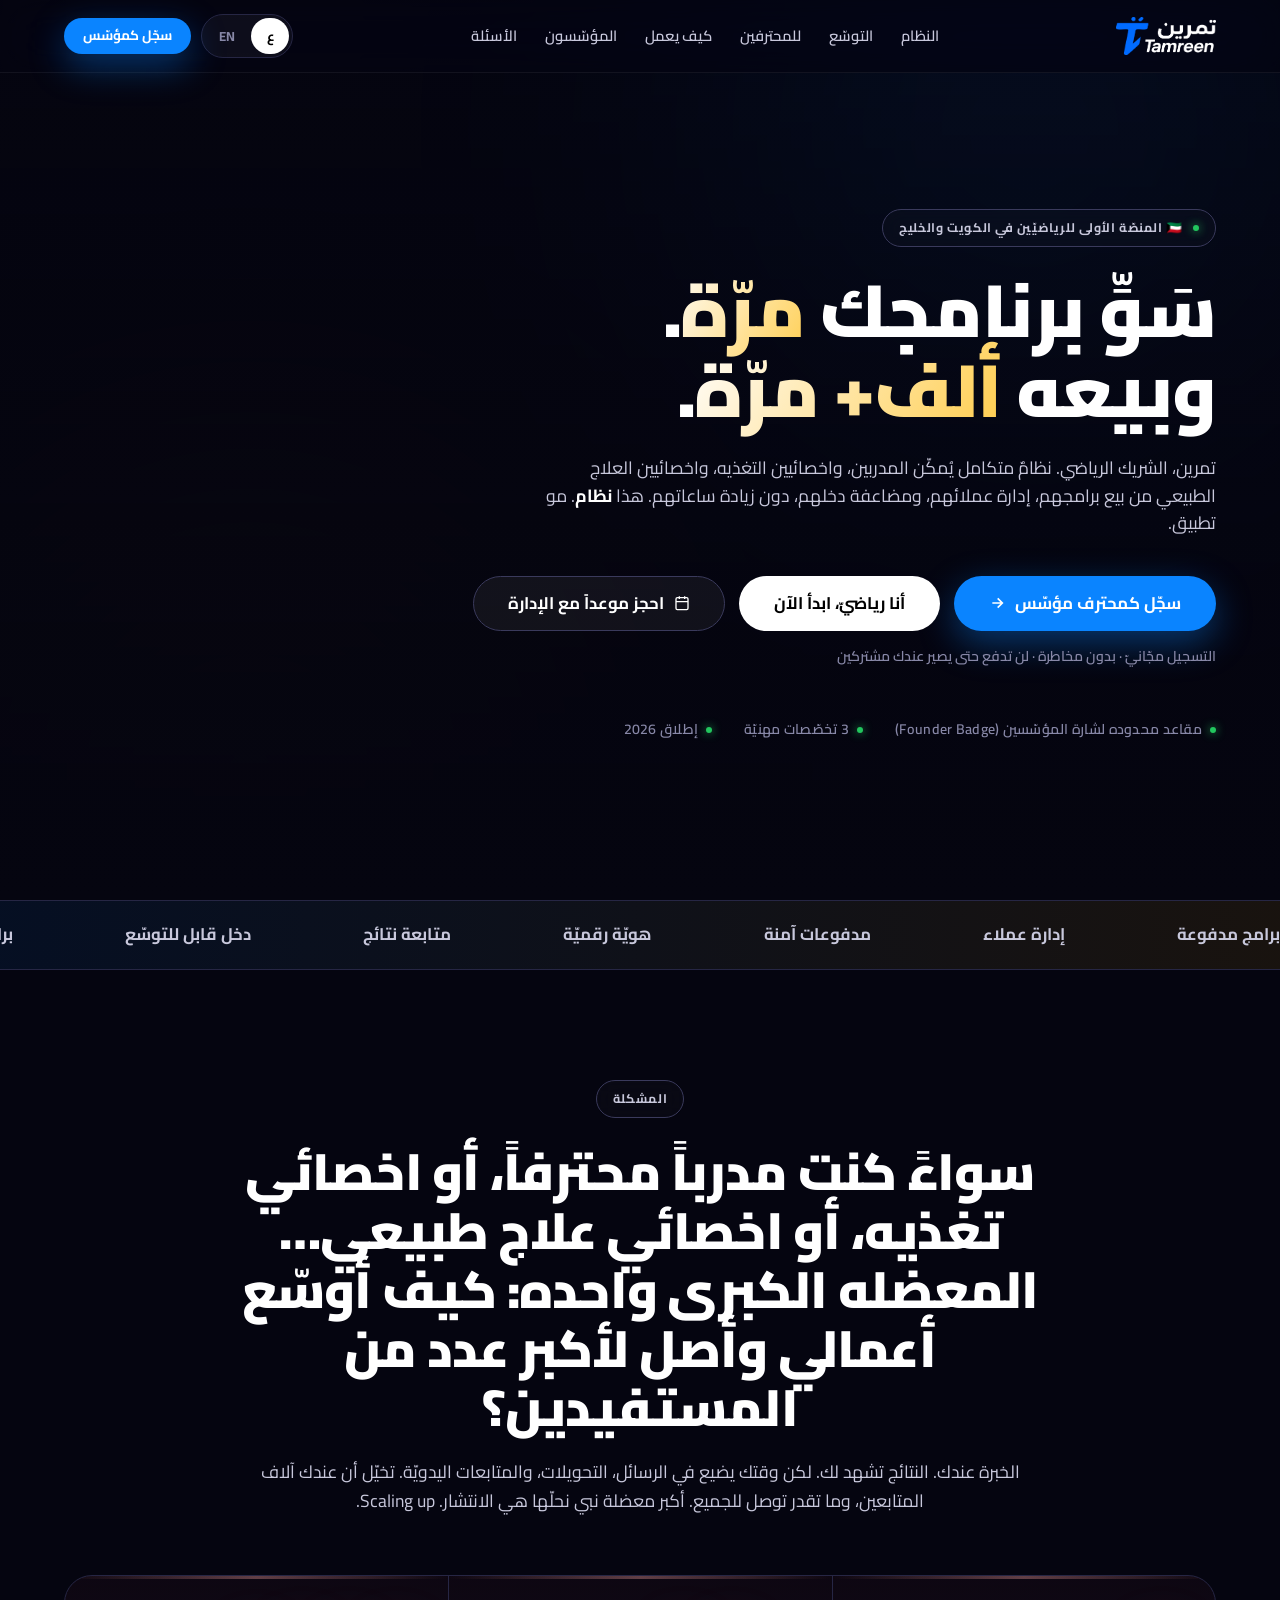
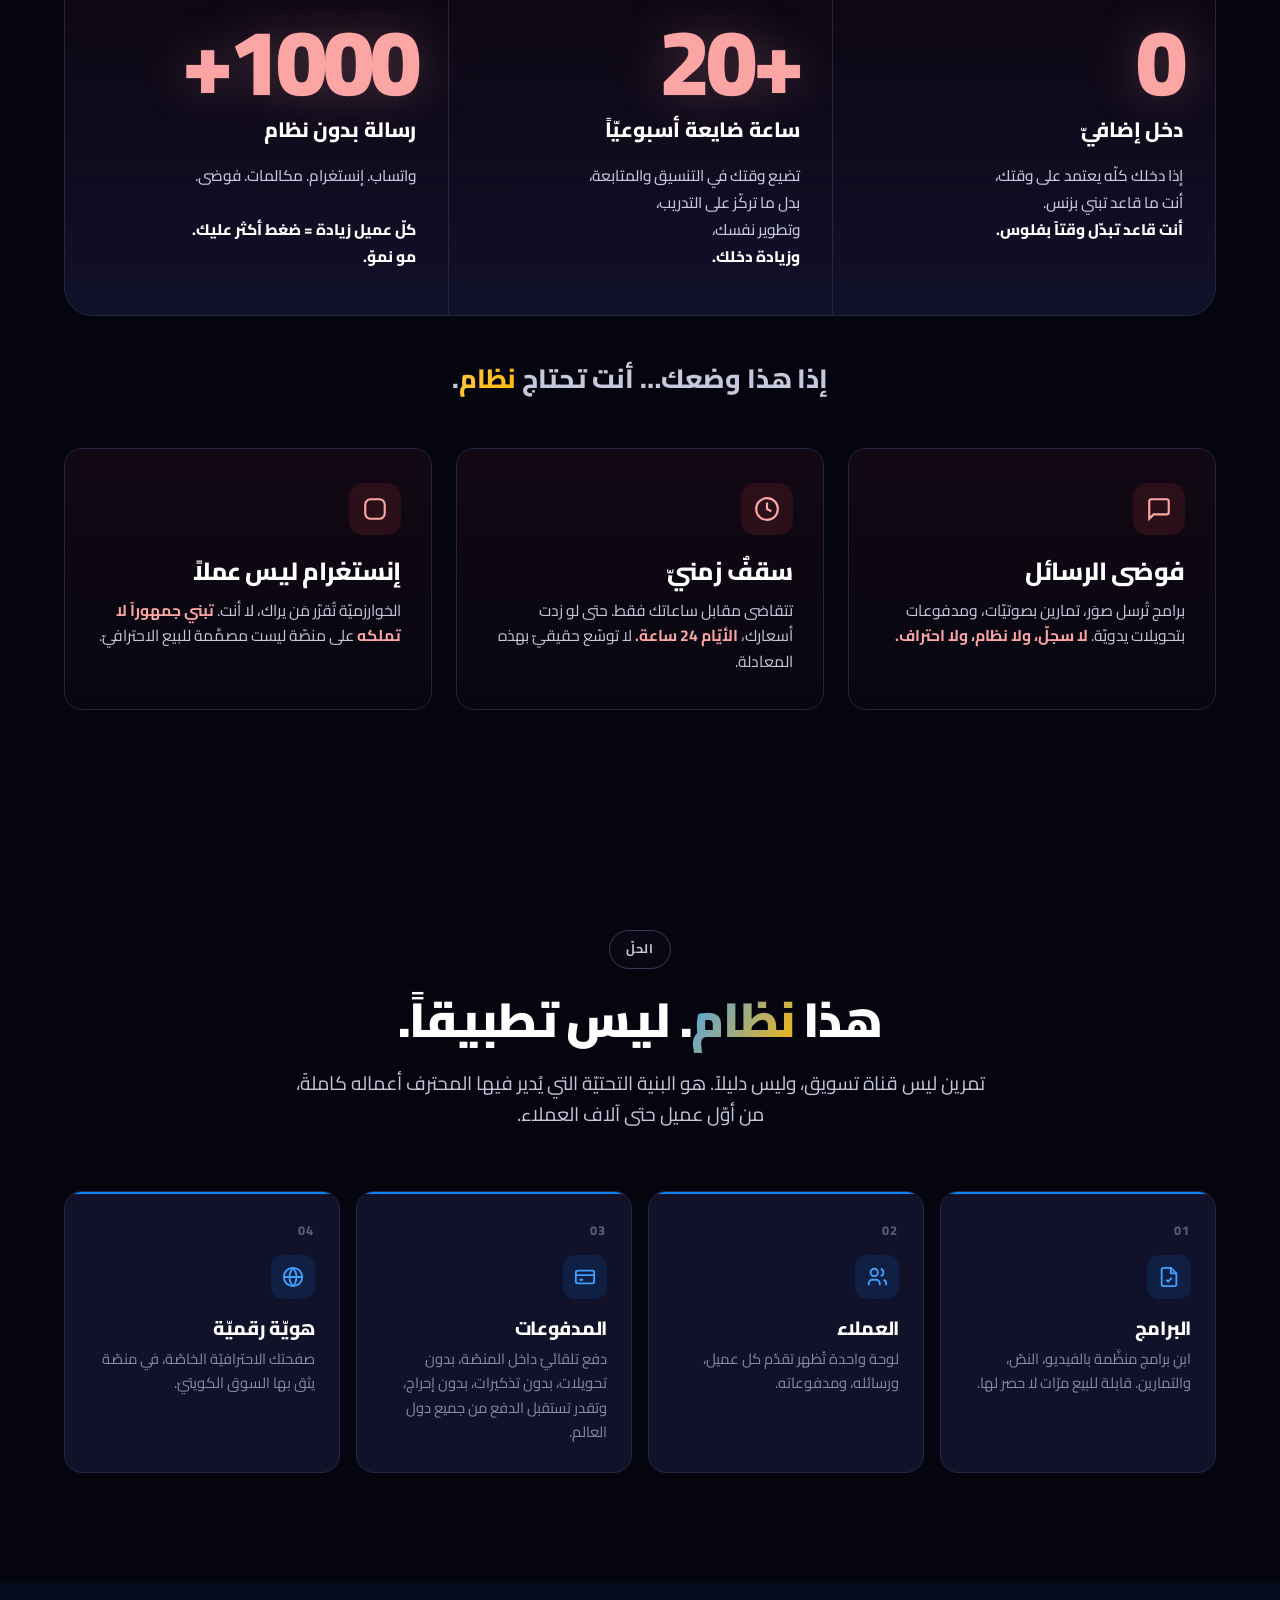
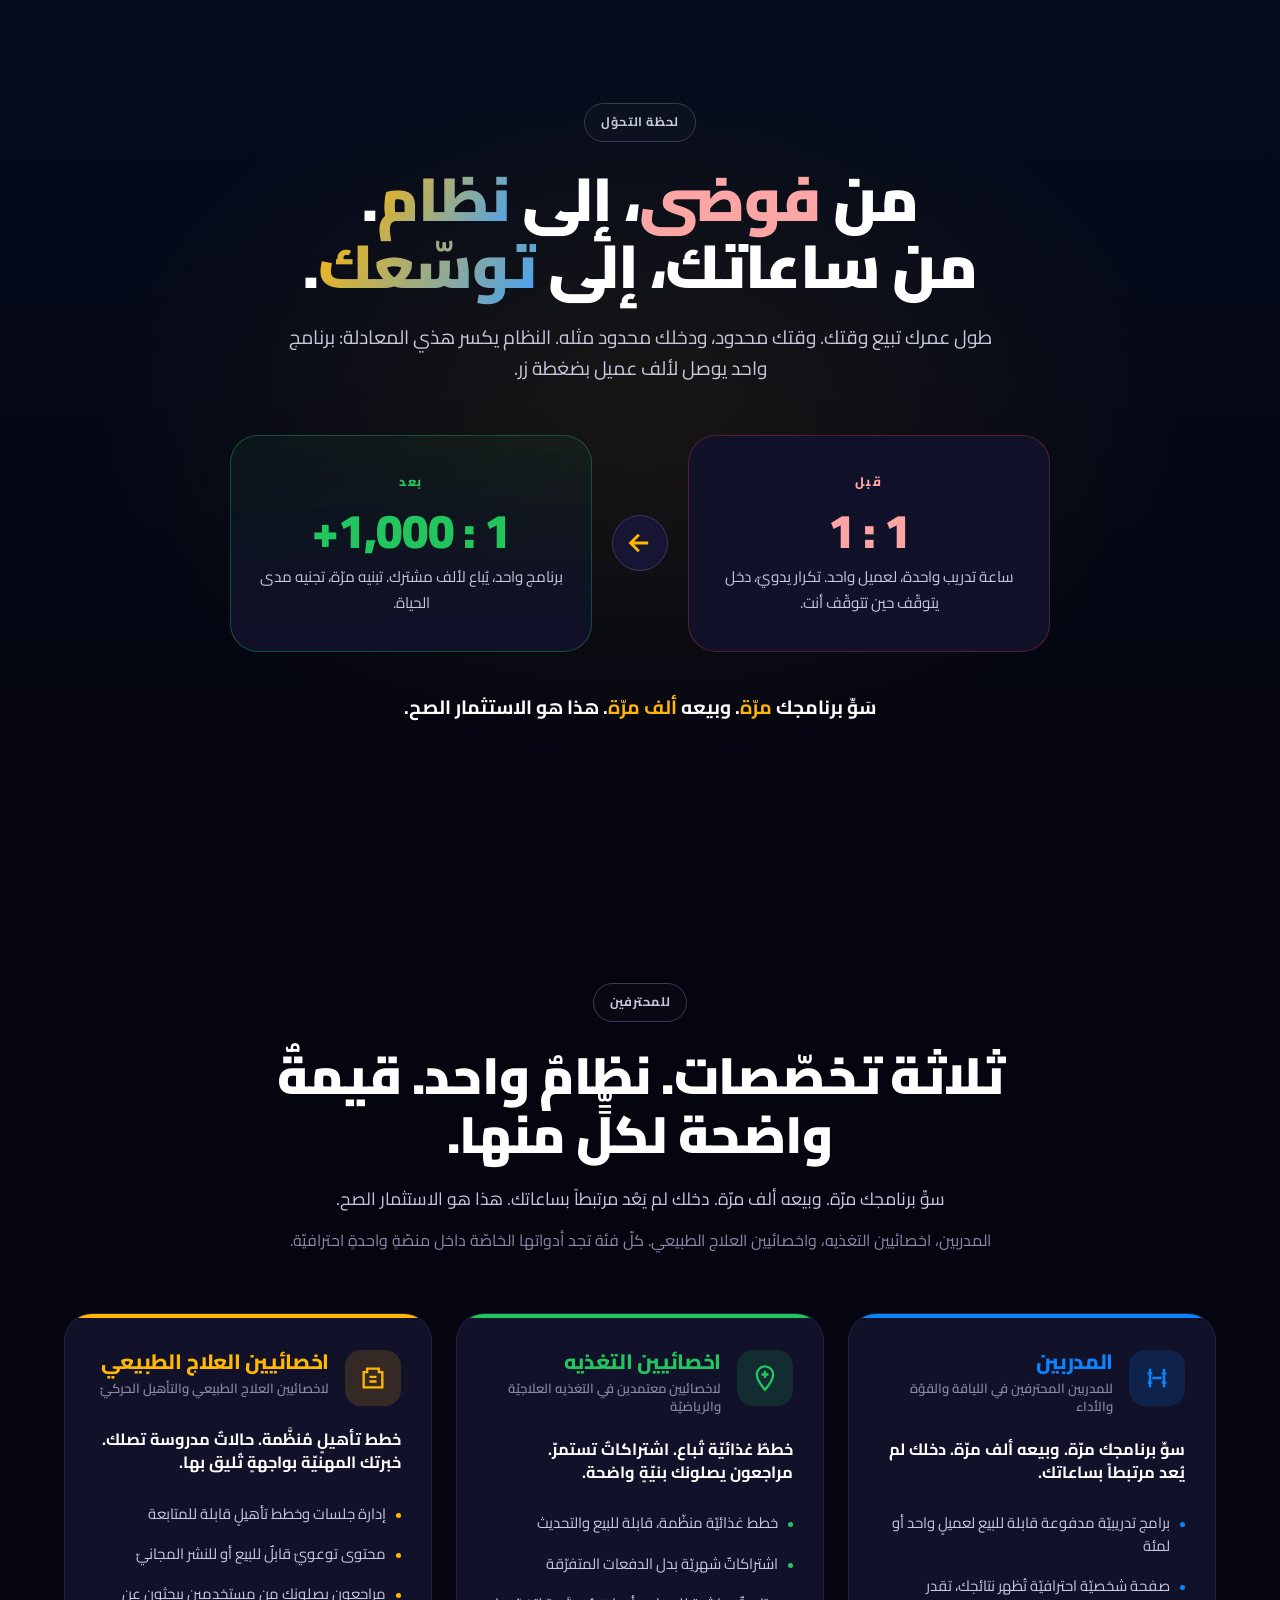
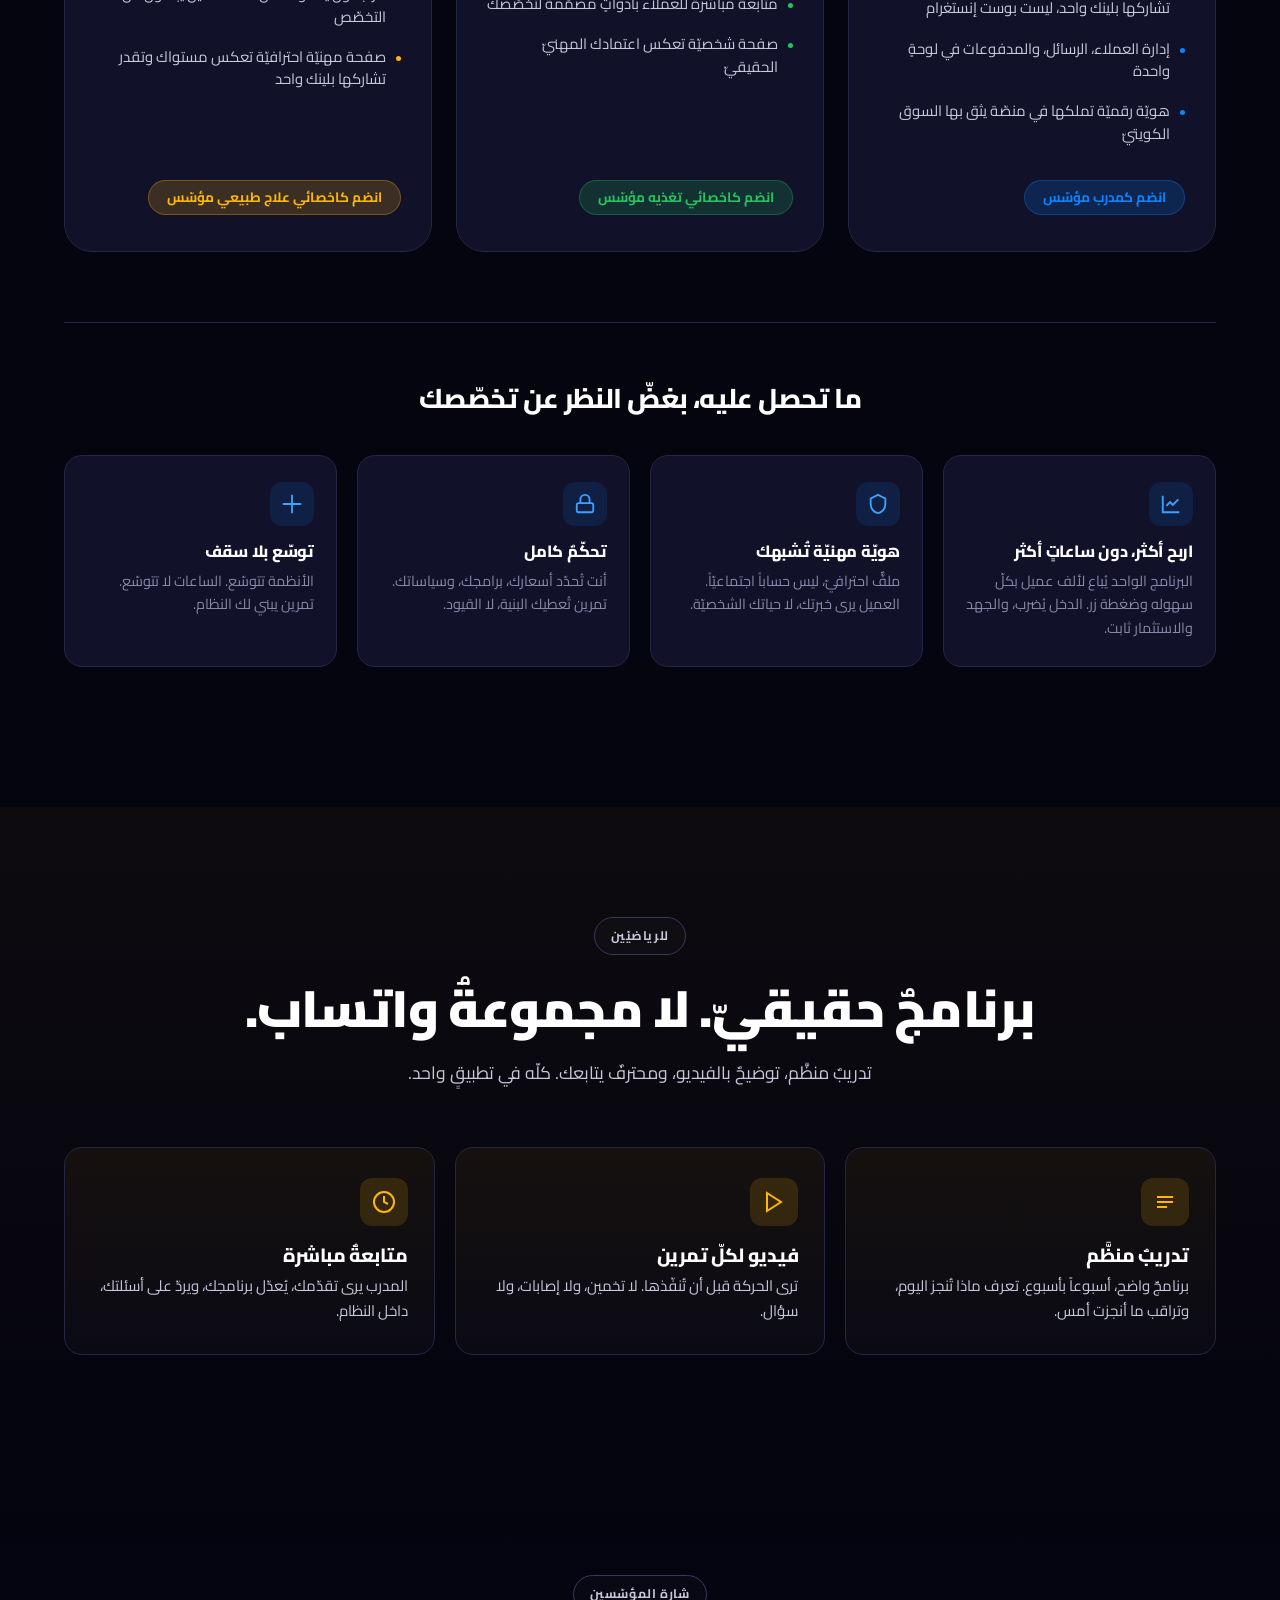
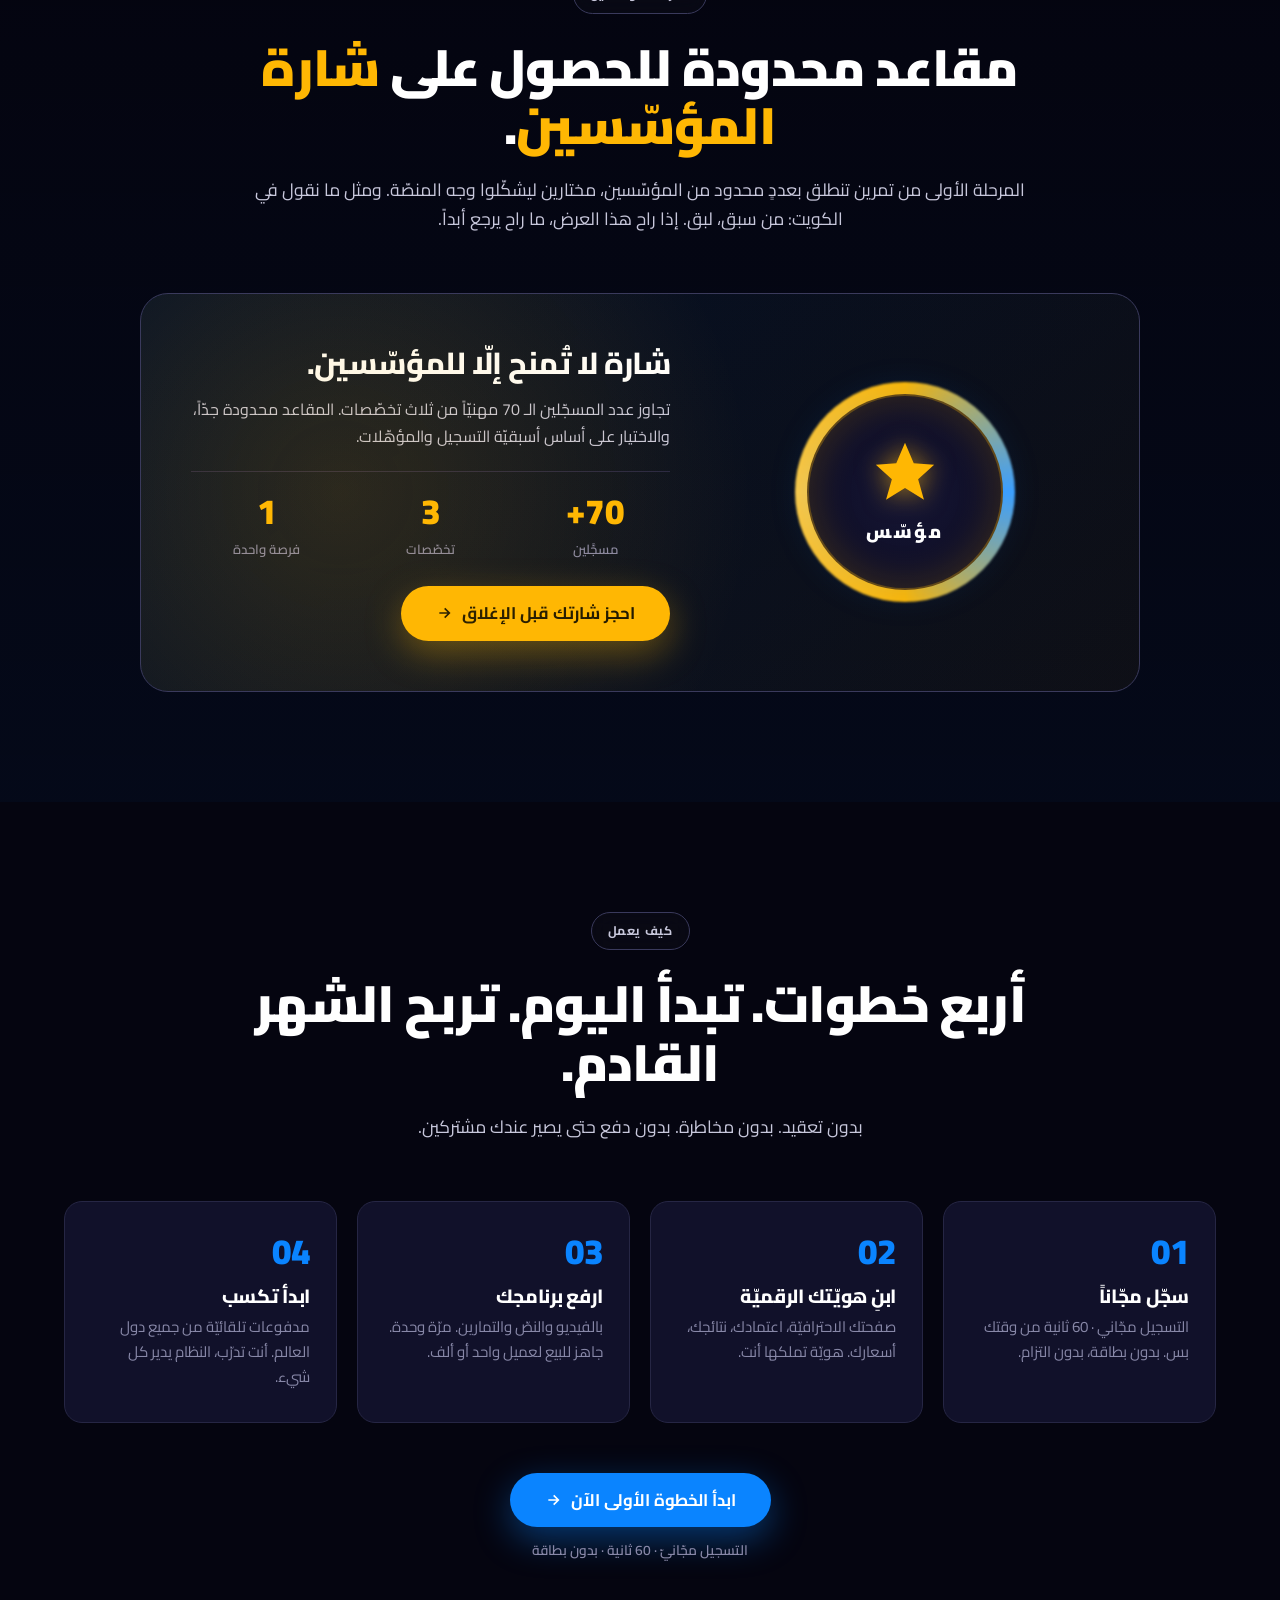
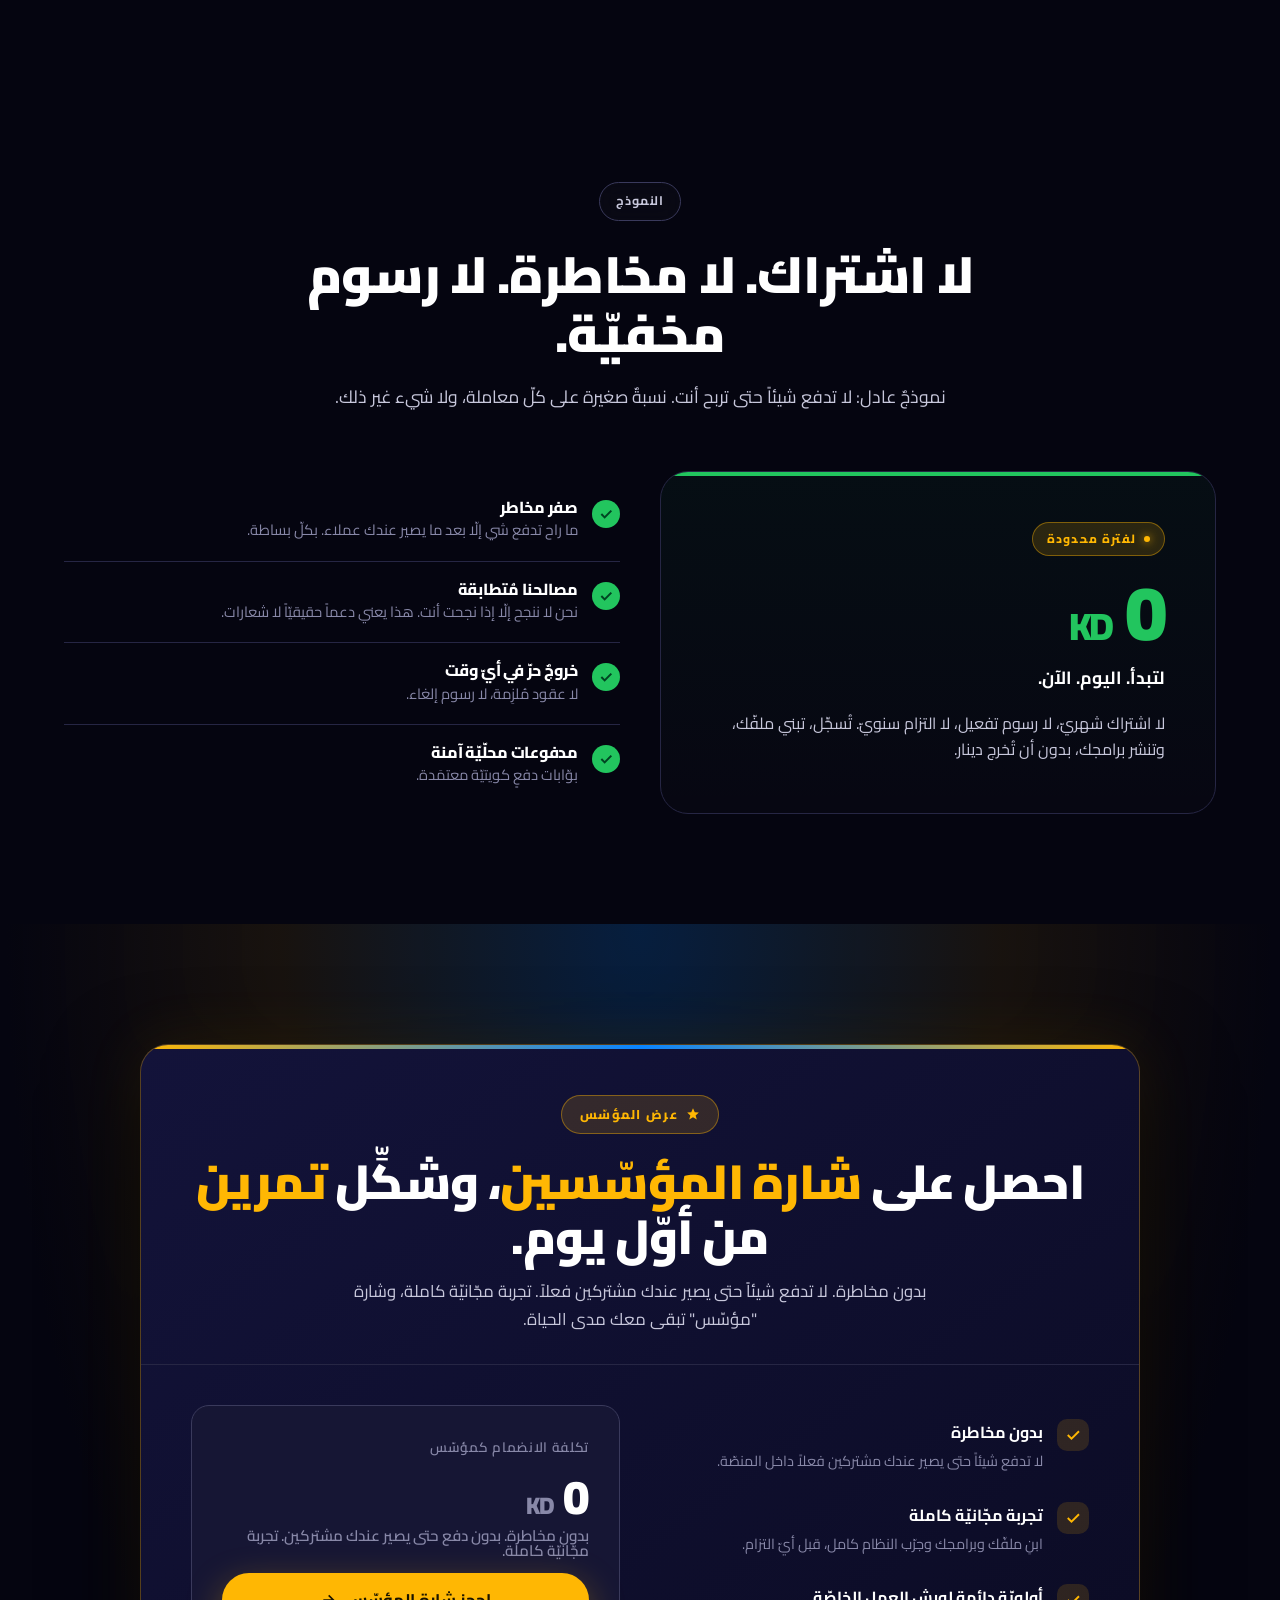
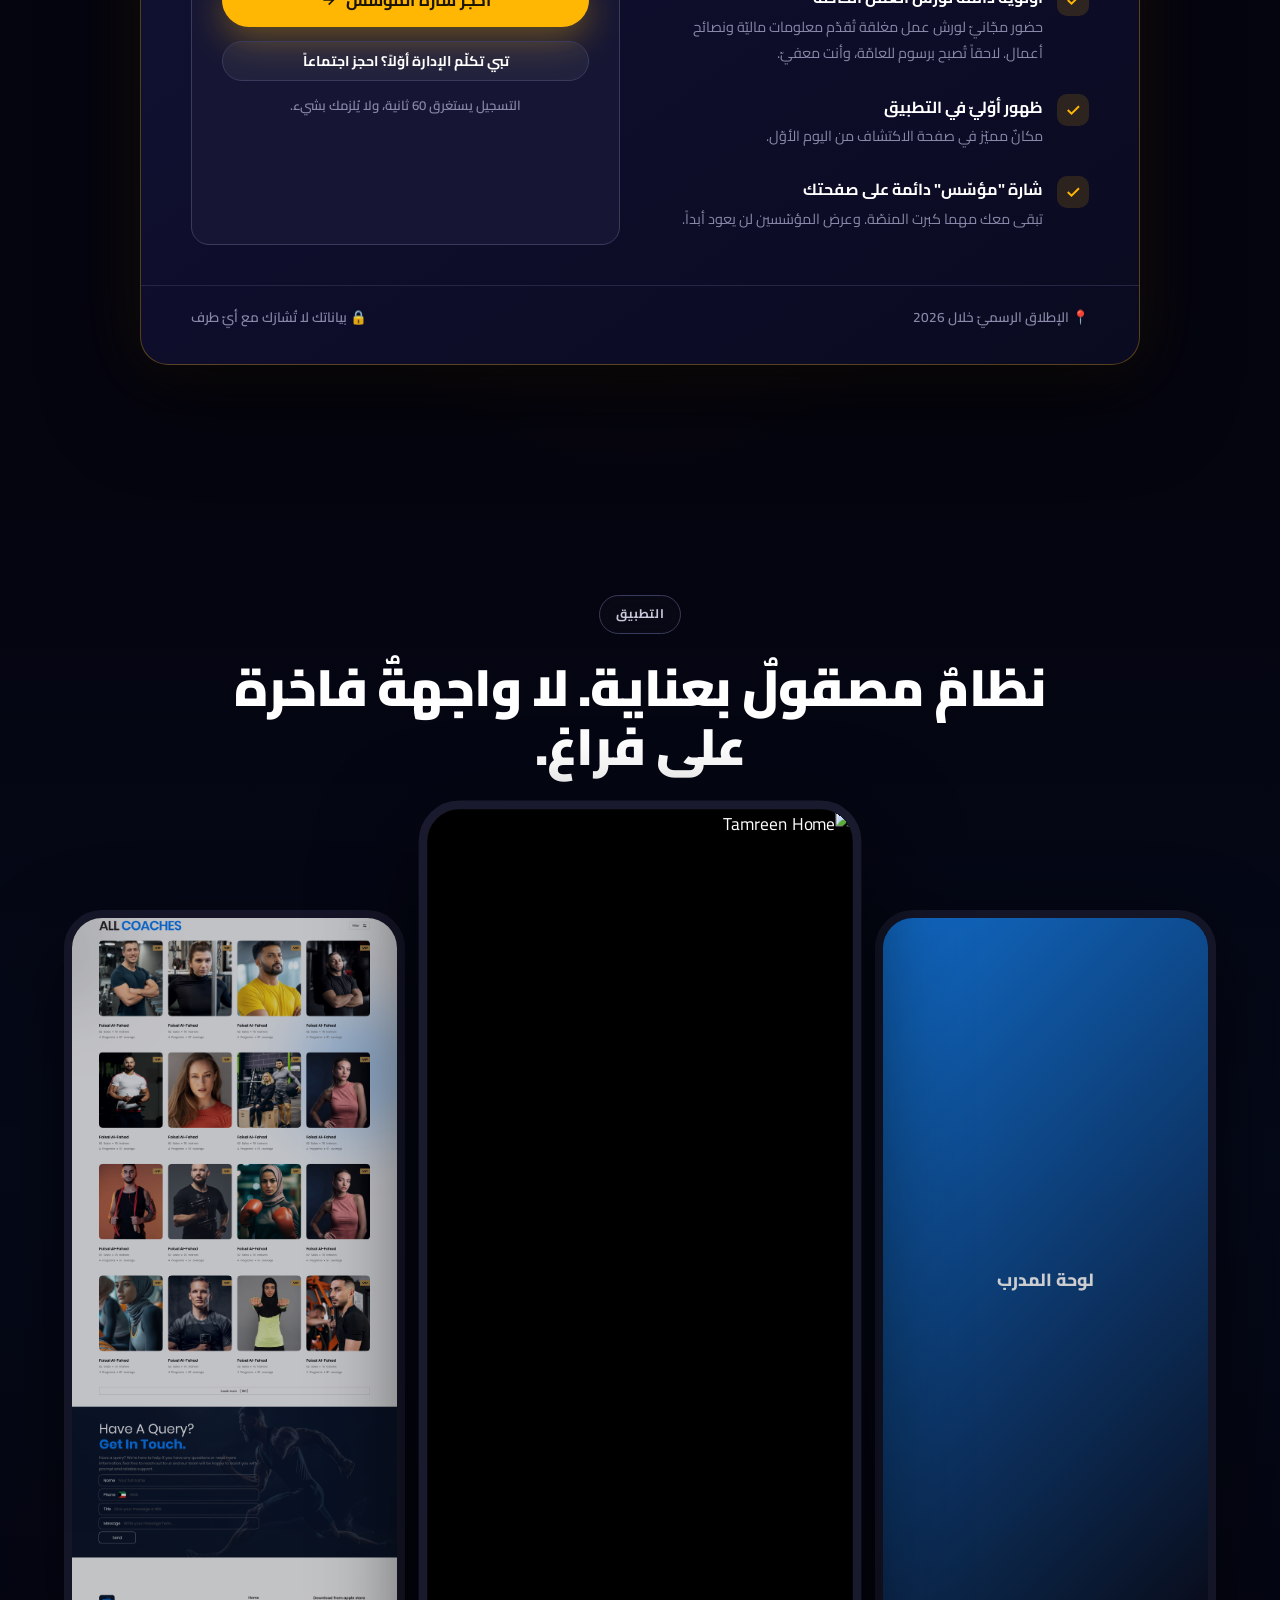
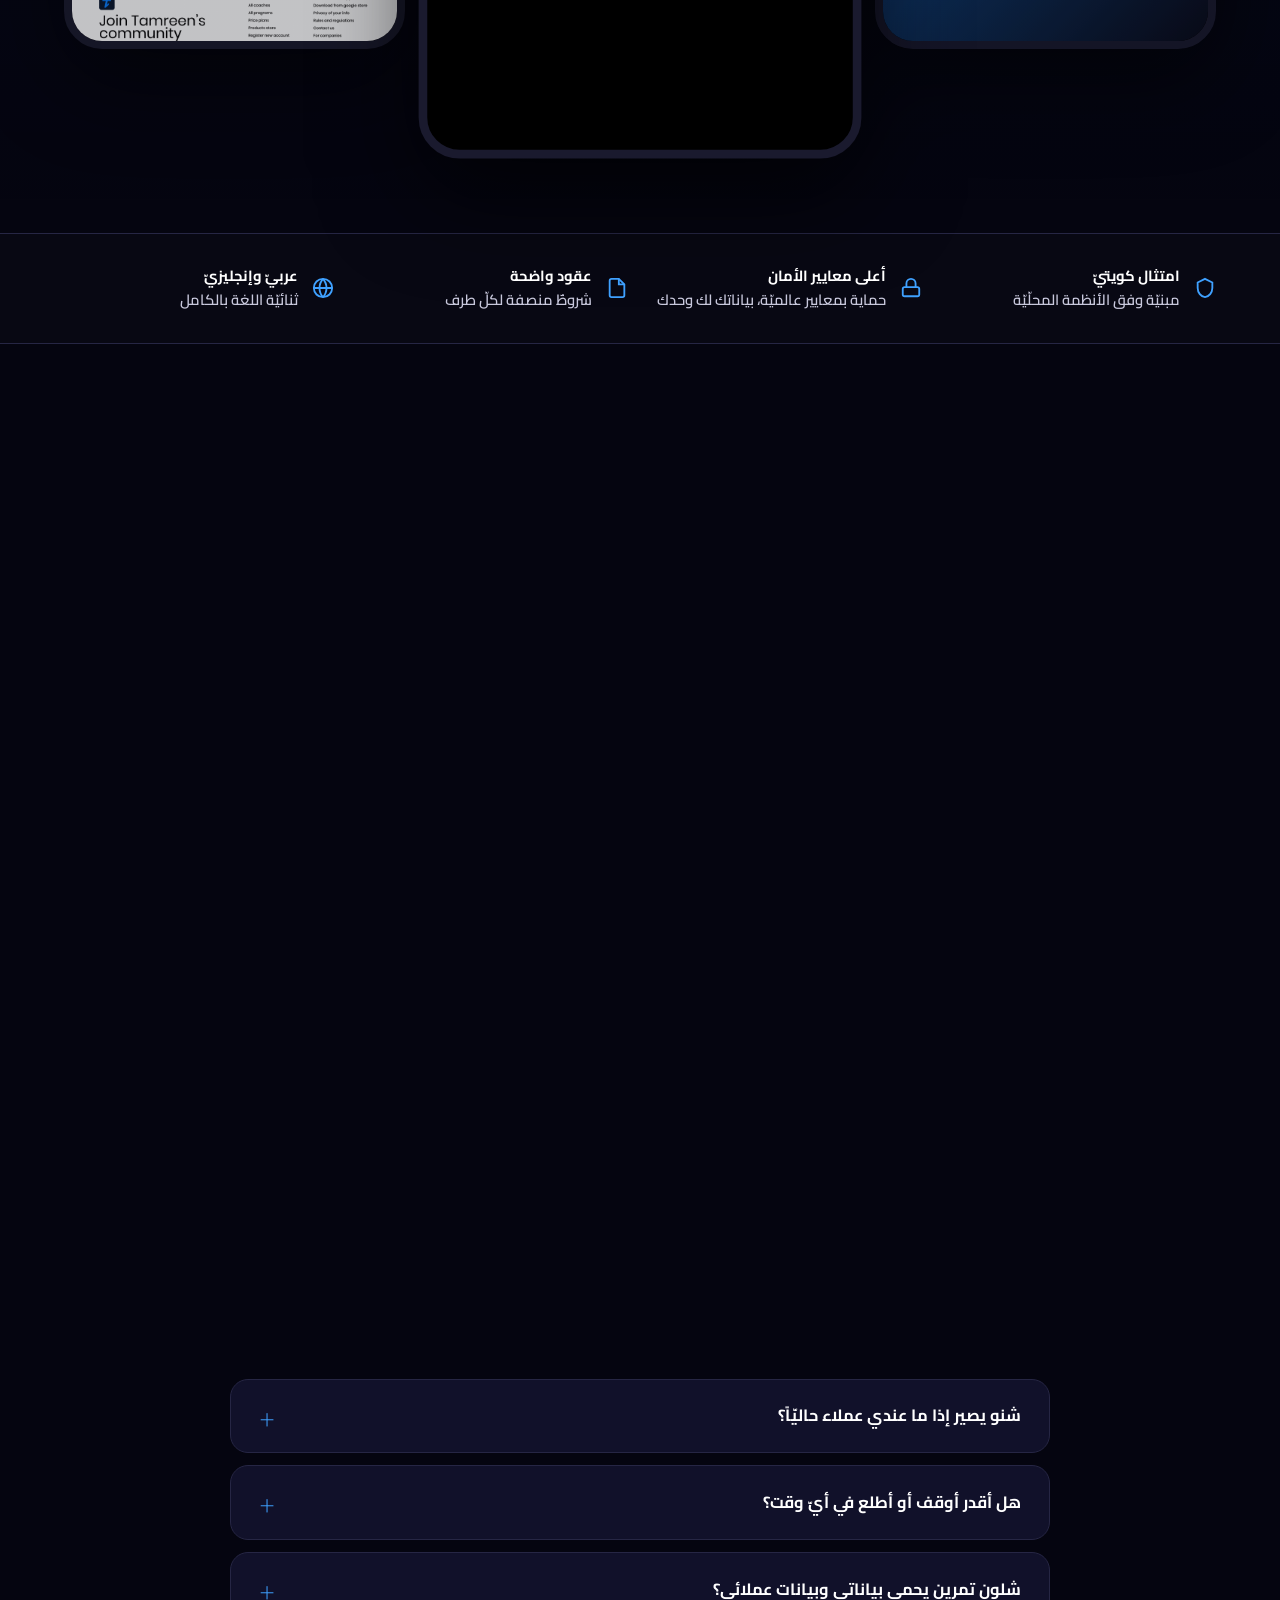
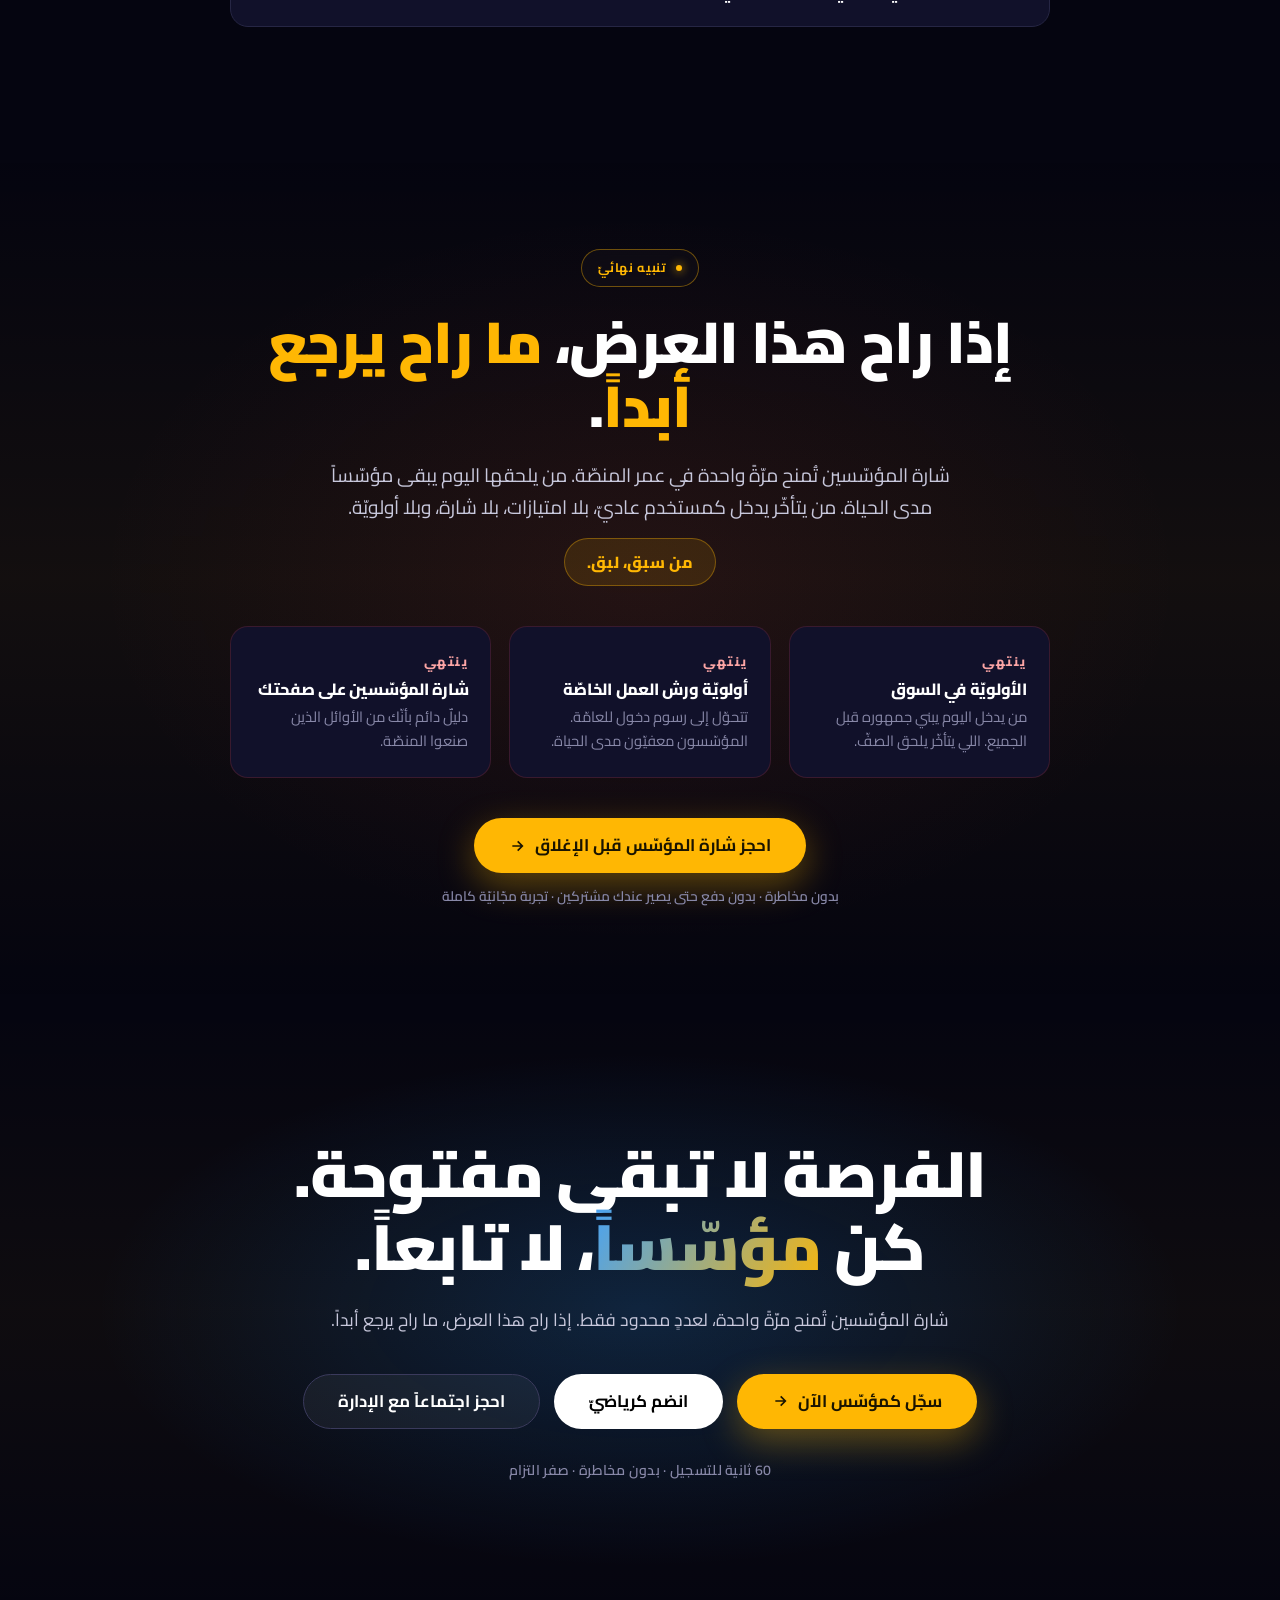
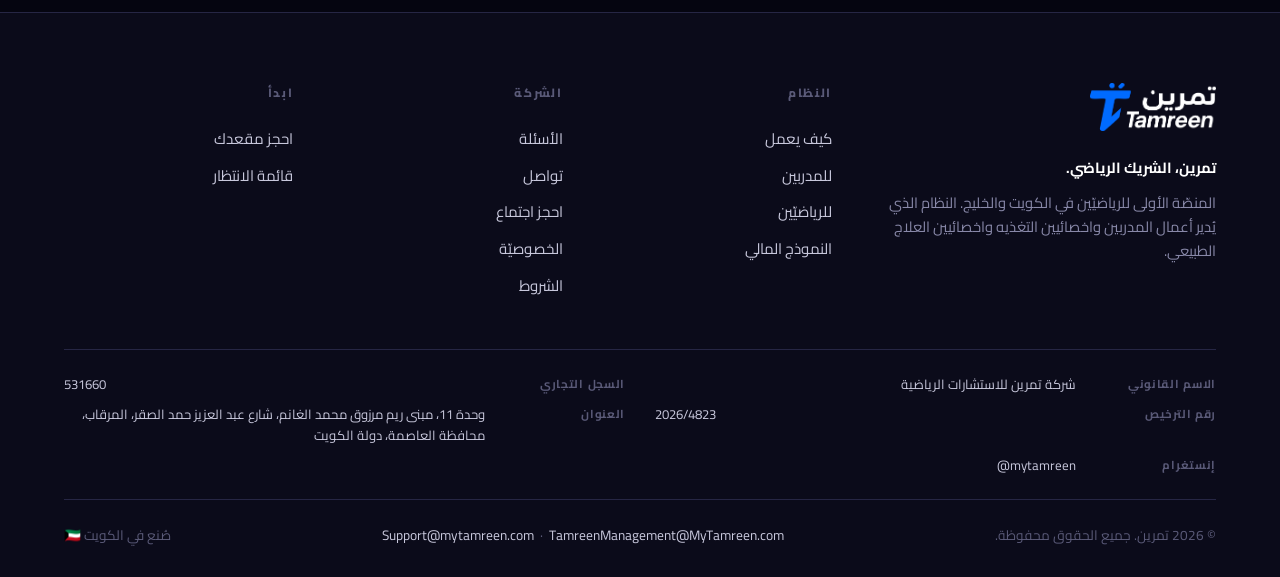
==== commit 2d52eb01: "Update index.html" ====
--- a/index.html
+++ b/index.html
@@ -553,7 +553,12 @@
 .foot-col h5{font-size:.75rem;text-transform:uppercase;letter-spacing:.14em;color:var(--text-4);margin-bottom:18px;font-weight:800}
 .foot-col a{display:block;color:var(--text-2);text-decoration:none;font-size:.94rem;padding:6px 0;transition:color .2s}
 .foot-col a:hover{color:var(--text)}
-.foot-bot{padding-top:28px;border-top:1px solid var(--border);display:flex;justify-content:space-between;align-items:center;gap:20px;flex-wrap:wrap;color:var(--text-4);font-size:.85rem}
+.foot-legal{padding:24px 0;border-top:1px solid var(--border);display:grid;grid-template-columns:repeat(2,1fr);gap:10px 30px;color:var(--text-3);font-size:.82rem;line-height:1.55}
+.foot-legal-row{display:flex;gap:10px;align-items:flex-start;min-width:0}
+.foot-legal-k{flex:0 0 130px;color:var(--text-4);font-weight:700;text-transform:uppercase;letter-spacing:.06em;font-size:.72rem;padding-top:2px}
+.foot-legal-v{flex:1;min-width:0;color:var(--text-2);word-wrap:break-word}
+@media(max-width:700px){.foot-legal{grid-template-columns:1fr;gap:8px}.foot-legal-row{flex-direction:column;gap:2px}.foot-legal-k{flex:none;padding-top:0}}
+.foot-bot{padding-top:24px;border-top:1px solid var(--border);display:flex;justify-content:space-between;align-items:center;gap:20px;flex-wrap:wrap;color:var(--text-4);font-size:.85rem}
 
 /* ---------- BADGE SHOWCASE ---------- */
 .badge-showcase{
@@ -1775,6 +1780,28 @@
         <h5><span class="ar">ابدأ</span><span class="en">Start</span></h5>
         <a href="#offer"><span class="ar">احجز مقعدك</span><span class="en">Claim a seat</span></a>
         <a href="#athletes"><span class="ar">قائمة الانتظار</span><span class="en">Athlete waitlist</span></a>
+      </div>
+    </div>
+    <div class="foot-legal">
+      <div class="foot-legal-row">
+        <span class="foot-legal-k"><span class="ar">الاسم القانوني</span><span class="en">Legal name</span></span>
+        <span class="foot-legal-v"><span class="ar">شركة تمرين للاستشارات الرياضية</span><span class="en">Tamreen Sports Consulting Co.</span></span>
+      </div>
+      <div class="foot-legal-row">
+        <span class="foot-legal-k"><span class="ar">السجل التجاري</span><span class="en">Commercial registration</span></span>
+        <span class="foot-legal-v" dir="ltr">531660</span>
+      </div>
+      <div class="foot-legal-row">
+        <span class="foot-legal-k"><span class="ar">رقم الترخيص</span><span class="en">License no.</span></span>
+        <span class="foot-legal-v" dir="ltr">2026/4823</span>
+      </div>
+      <div class="foot-legal-row">
+        <span class="foot-legal-k"><span class="ar">العنوان</span><span class="en">Address</span></span>
+        <span class="foot-legal-v"><span class="ar">وحدة 11، مبنى ريم مرزوق محمد الغانم، شارع عبد العزيز حمد الصقر، المرقاب، محافظة العاصمة، دولة الكويت</span><span class="en">Unit 11, Reem Marzouq Mohammed Al-Ghanem Bldg., Abdulaziz Hamad Al-Saqr St., Al-Mirqab, Capital Governorate, State of Kuwait</span></span>
+      </div>
+      <div class="foot-legal-row">
+        <span class="foot-legal-k"><span class="ar">إنستغرام</span><span class="en">Instagram</span></span>
+        <span class="foot-legal-v"><a href="https://www.instagram.com/mytamreen" target="_blank" rel="noopener" dir="ltr" style="color:var(--text-2);text-decoration:none">@mytamreen</a></span>
       </div>
     </div>
     <div class="foot-bot">
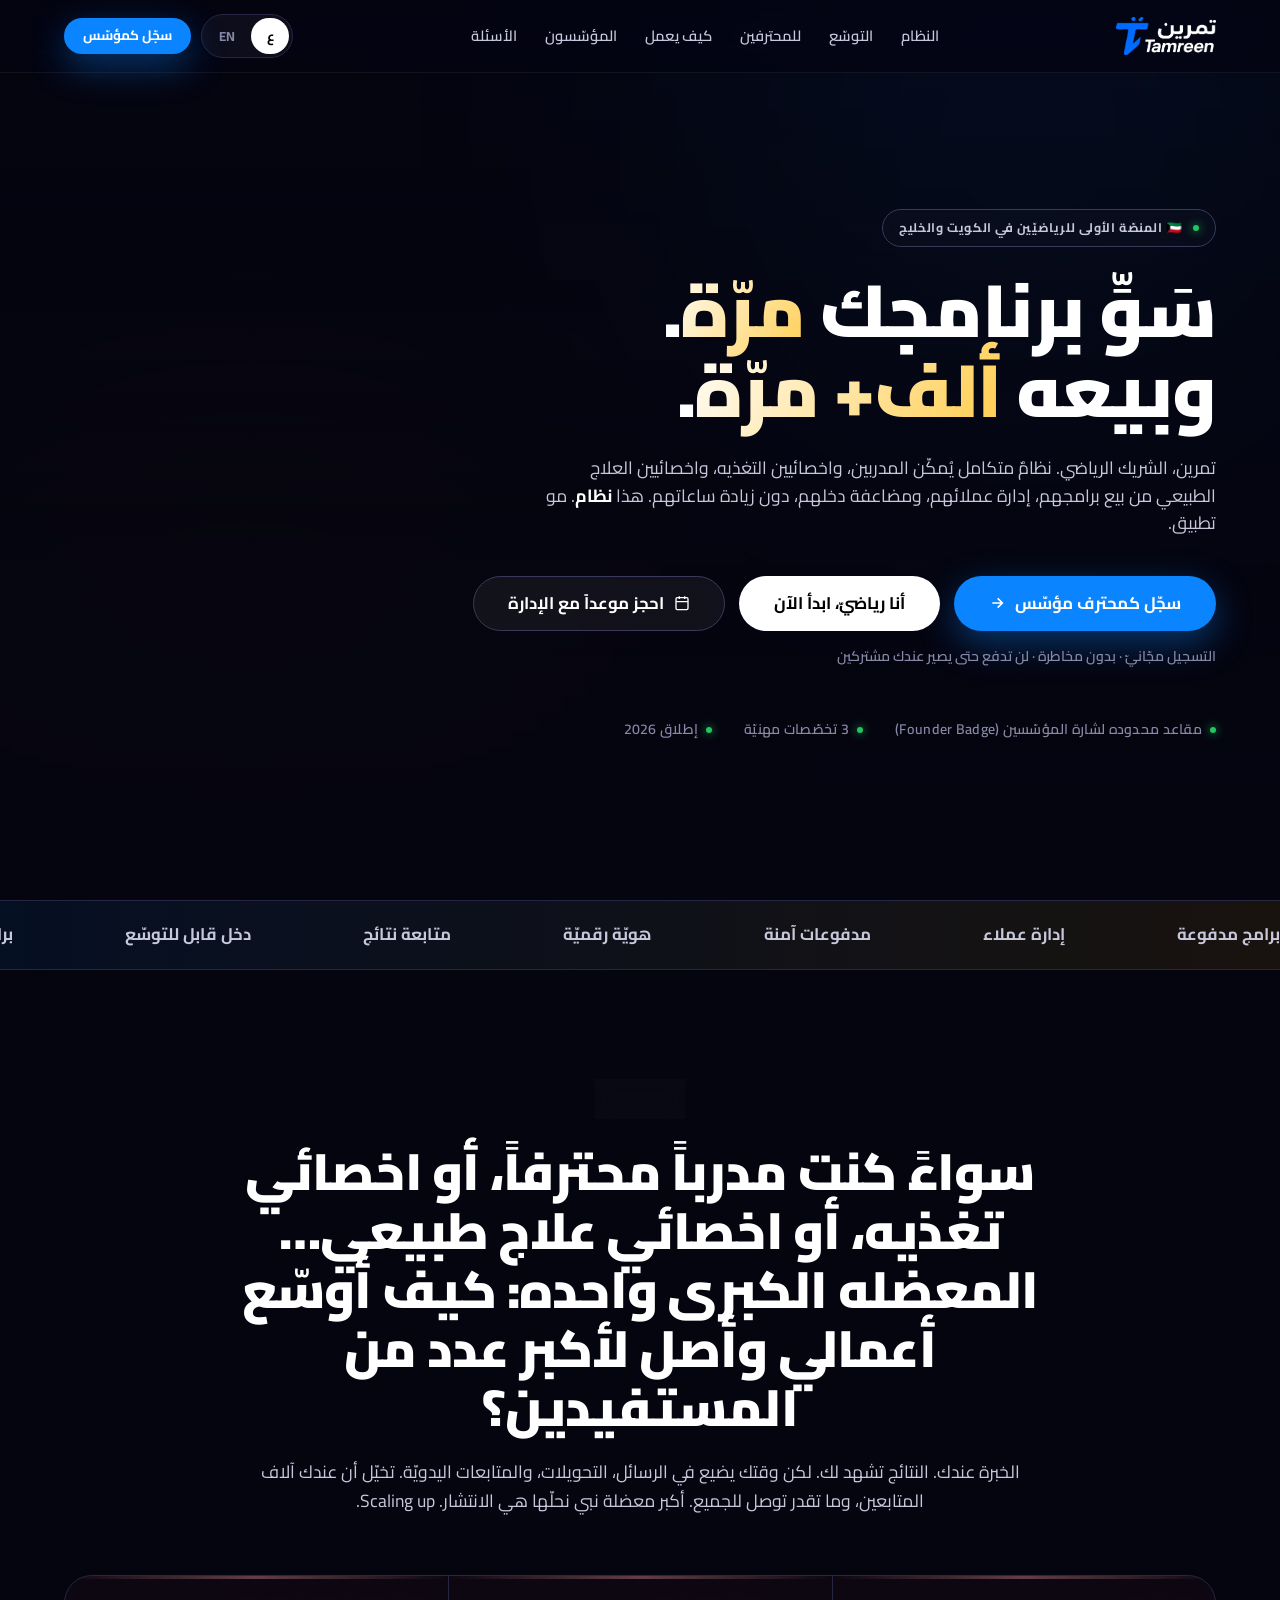
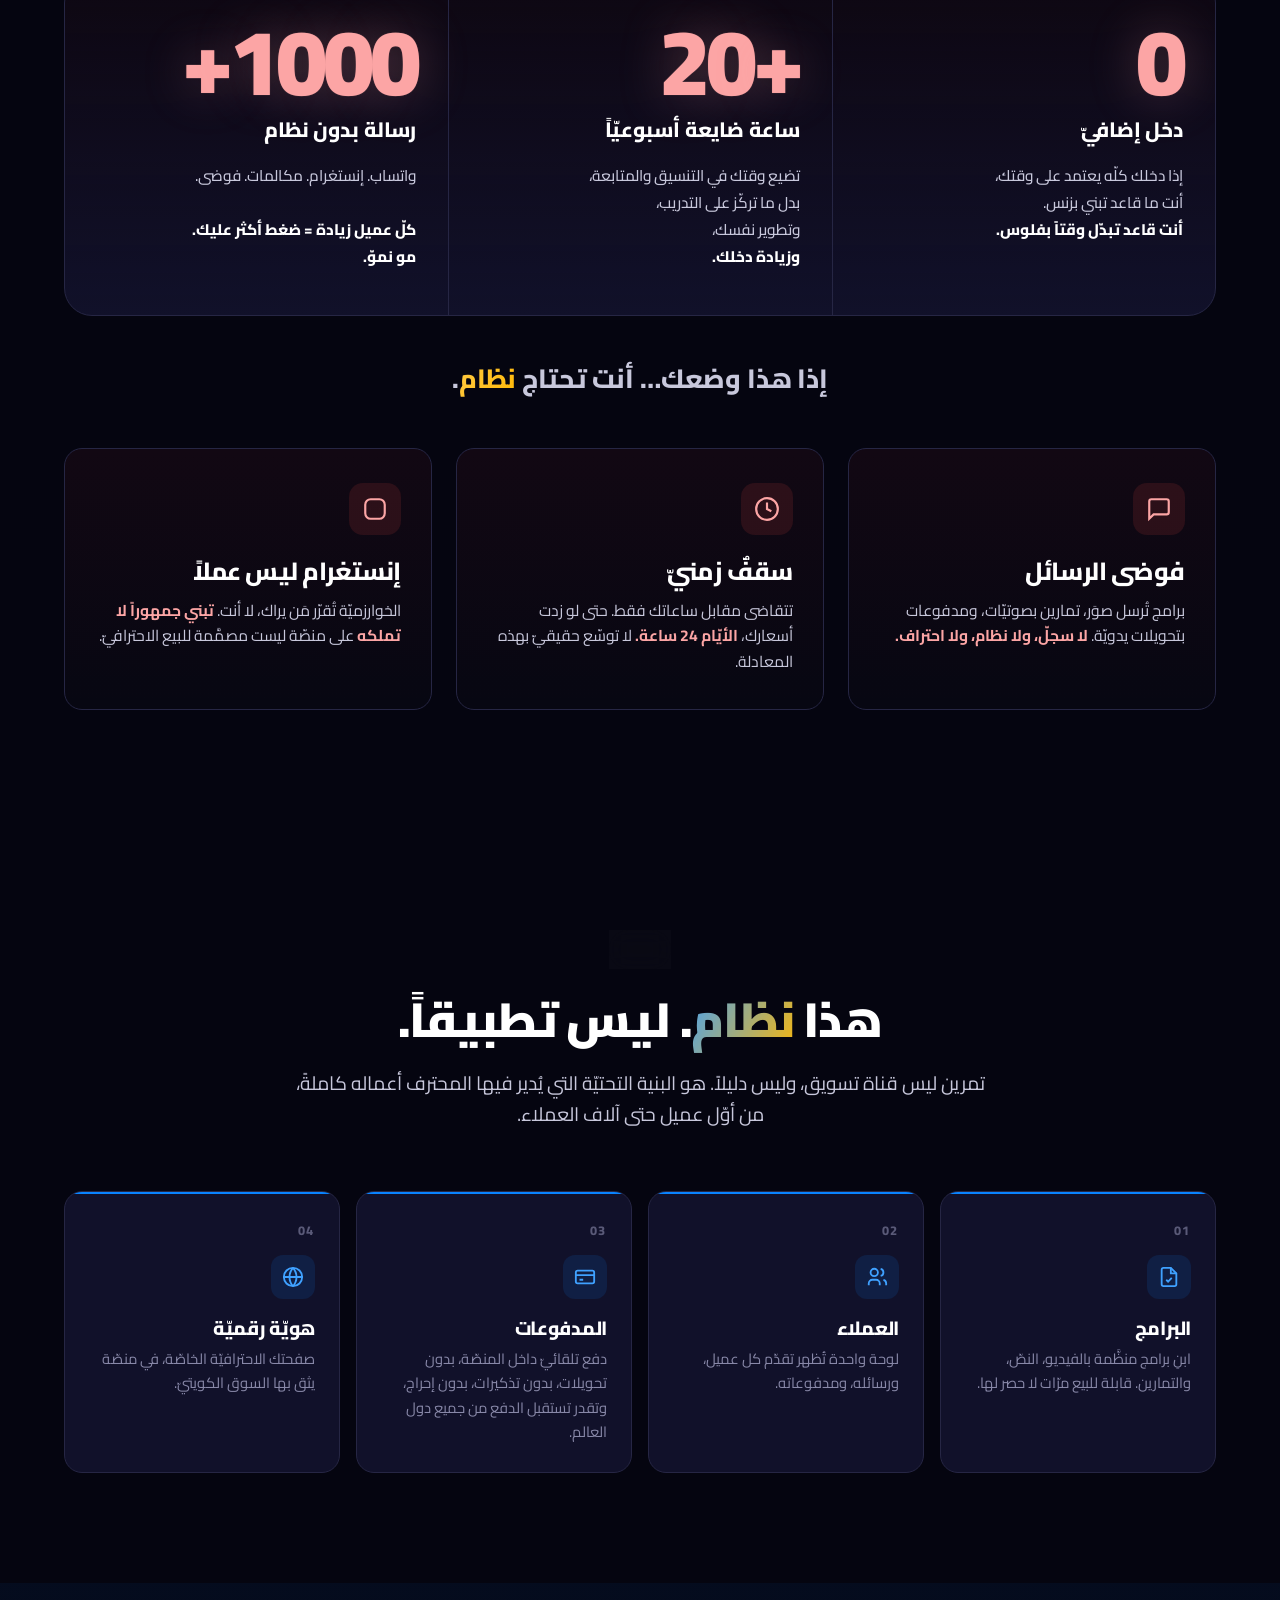
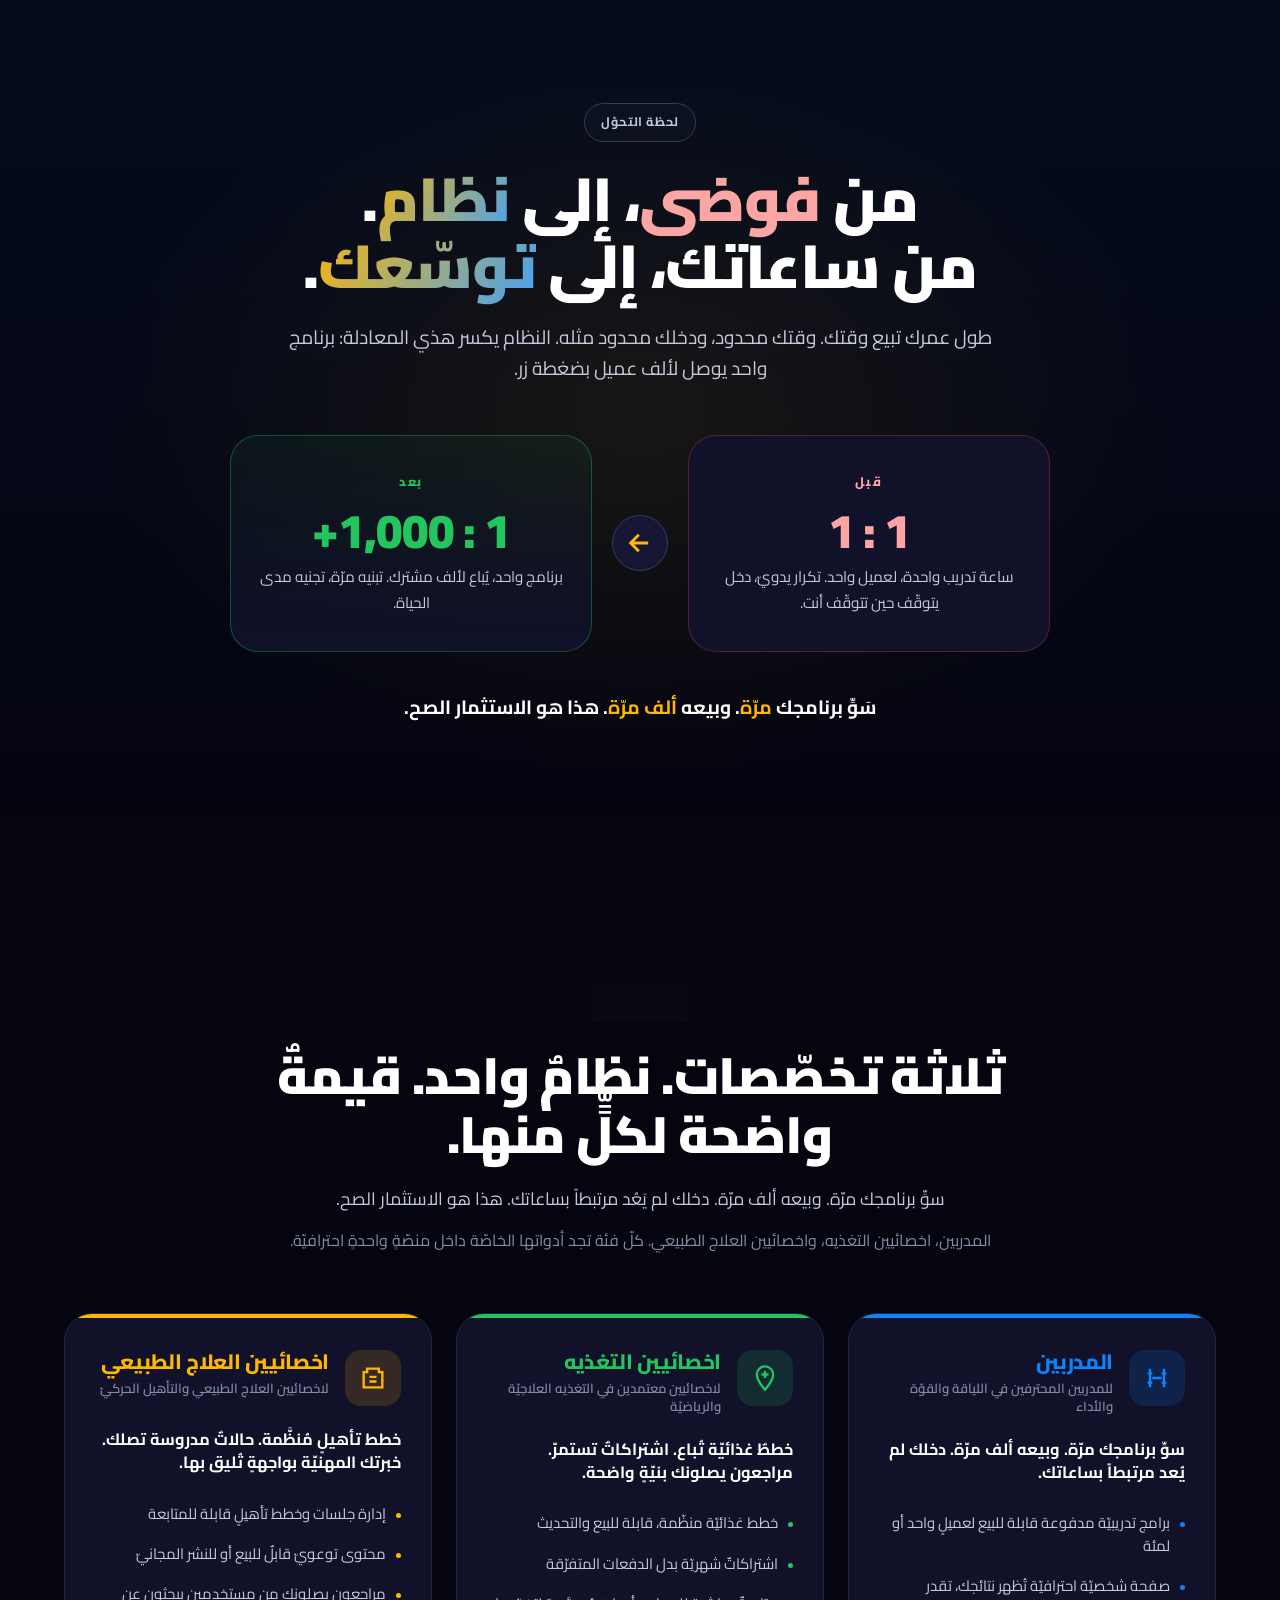
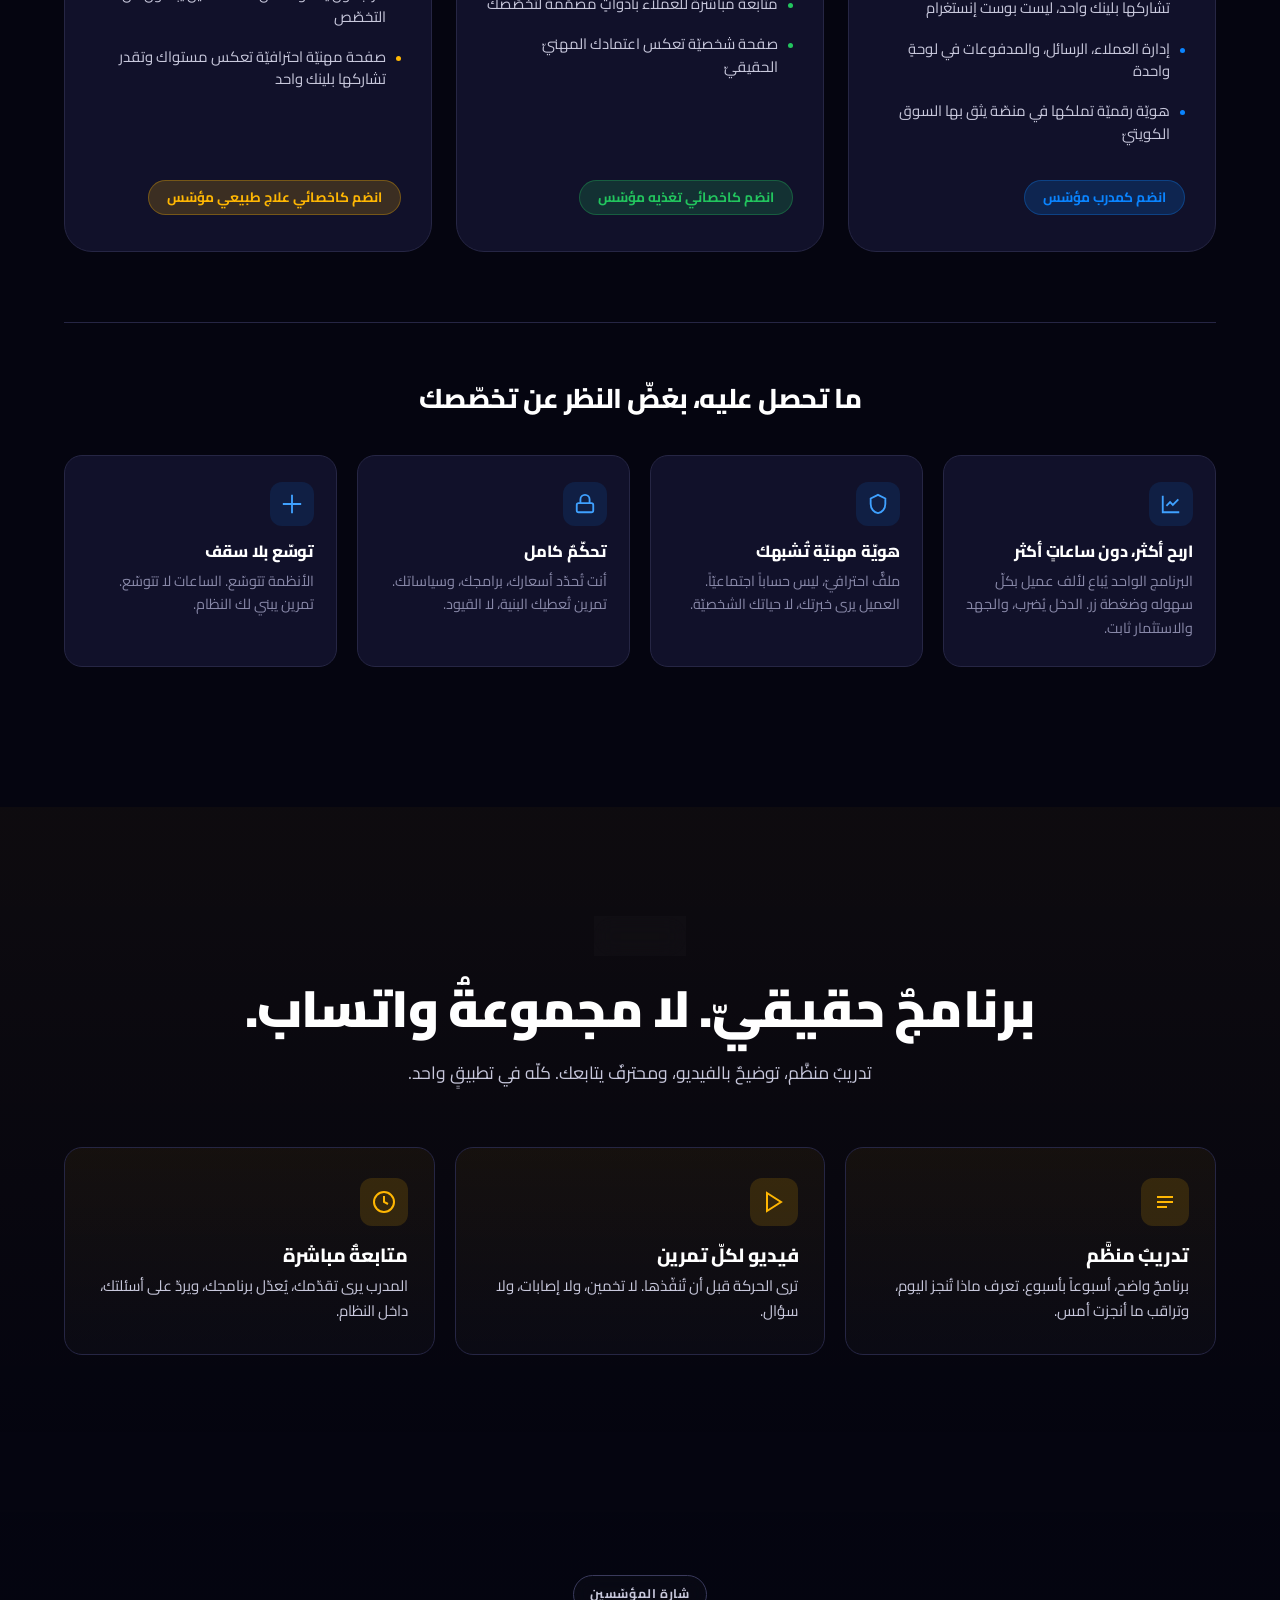
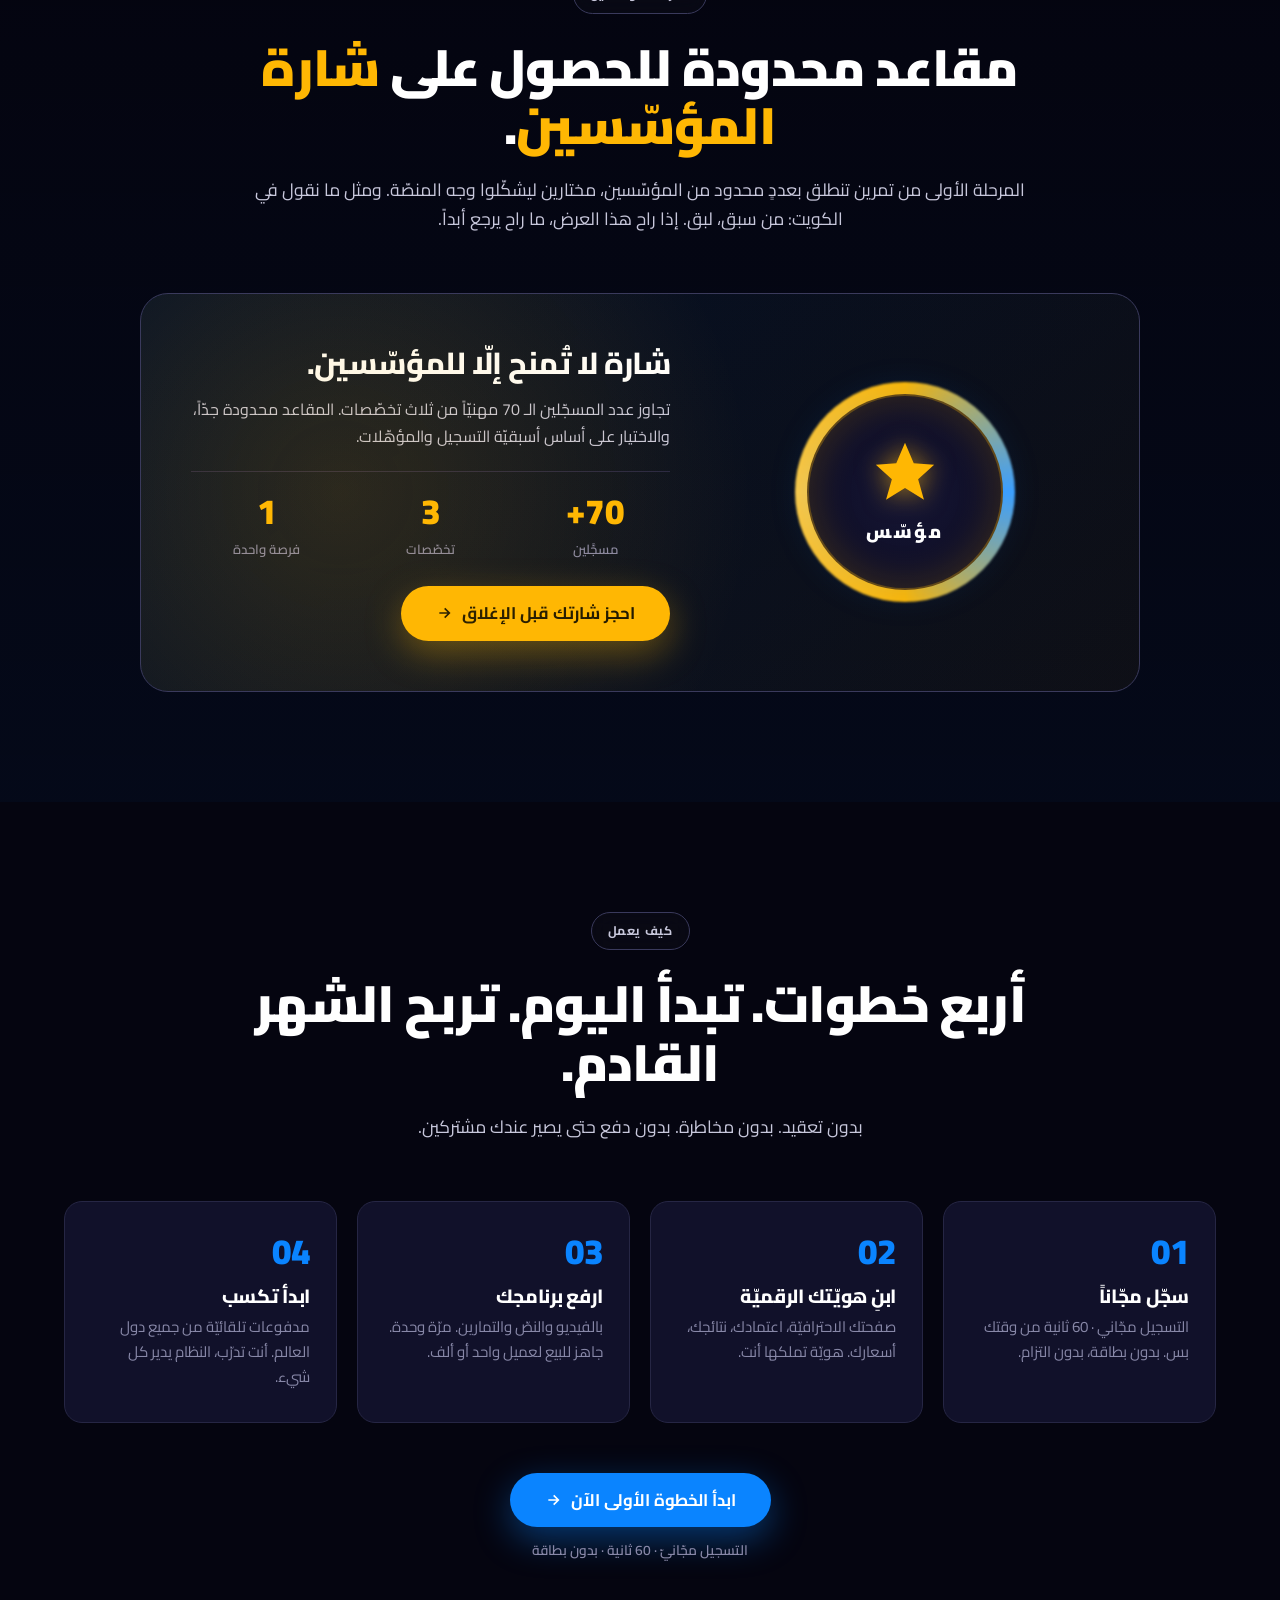
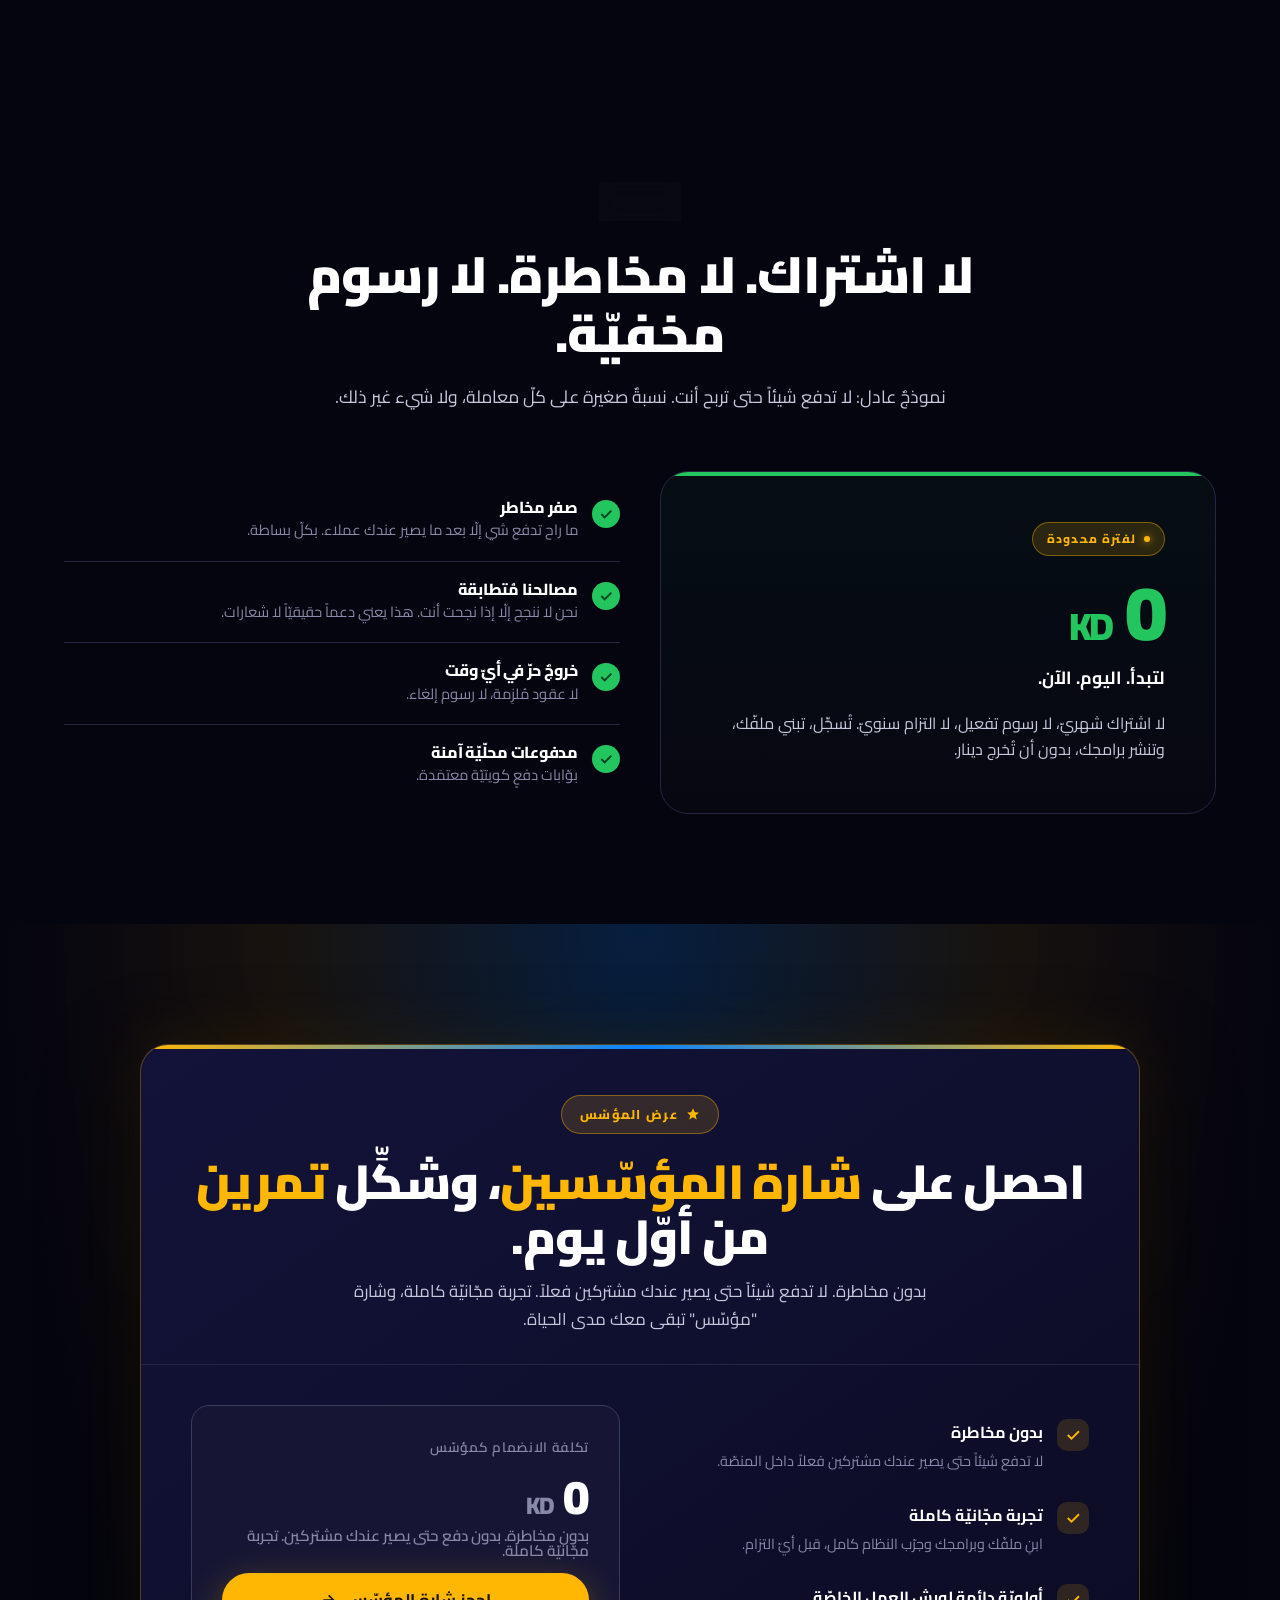
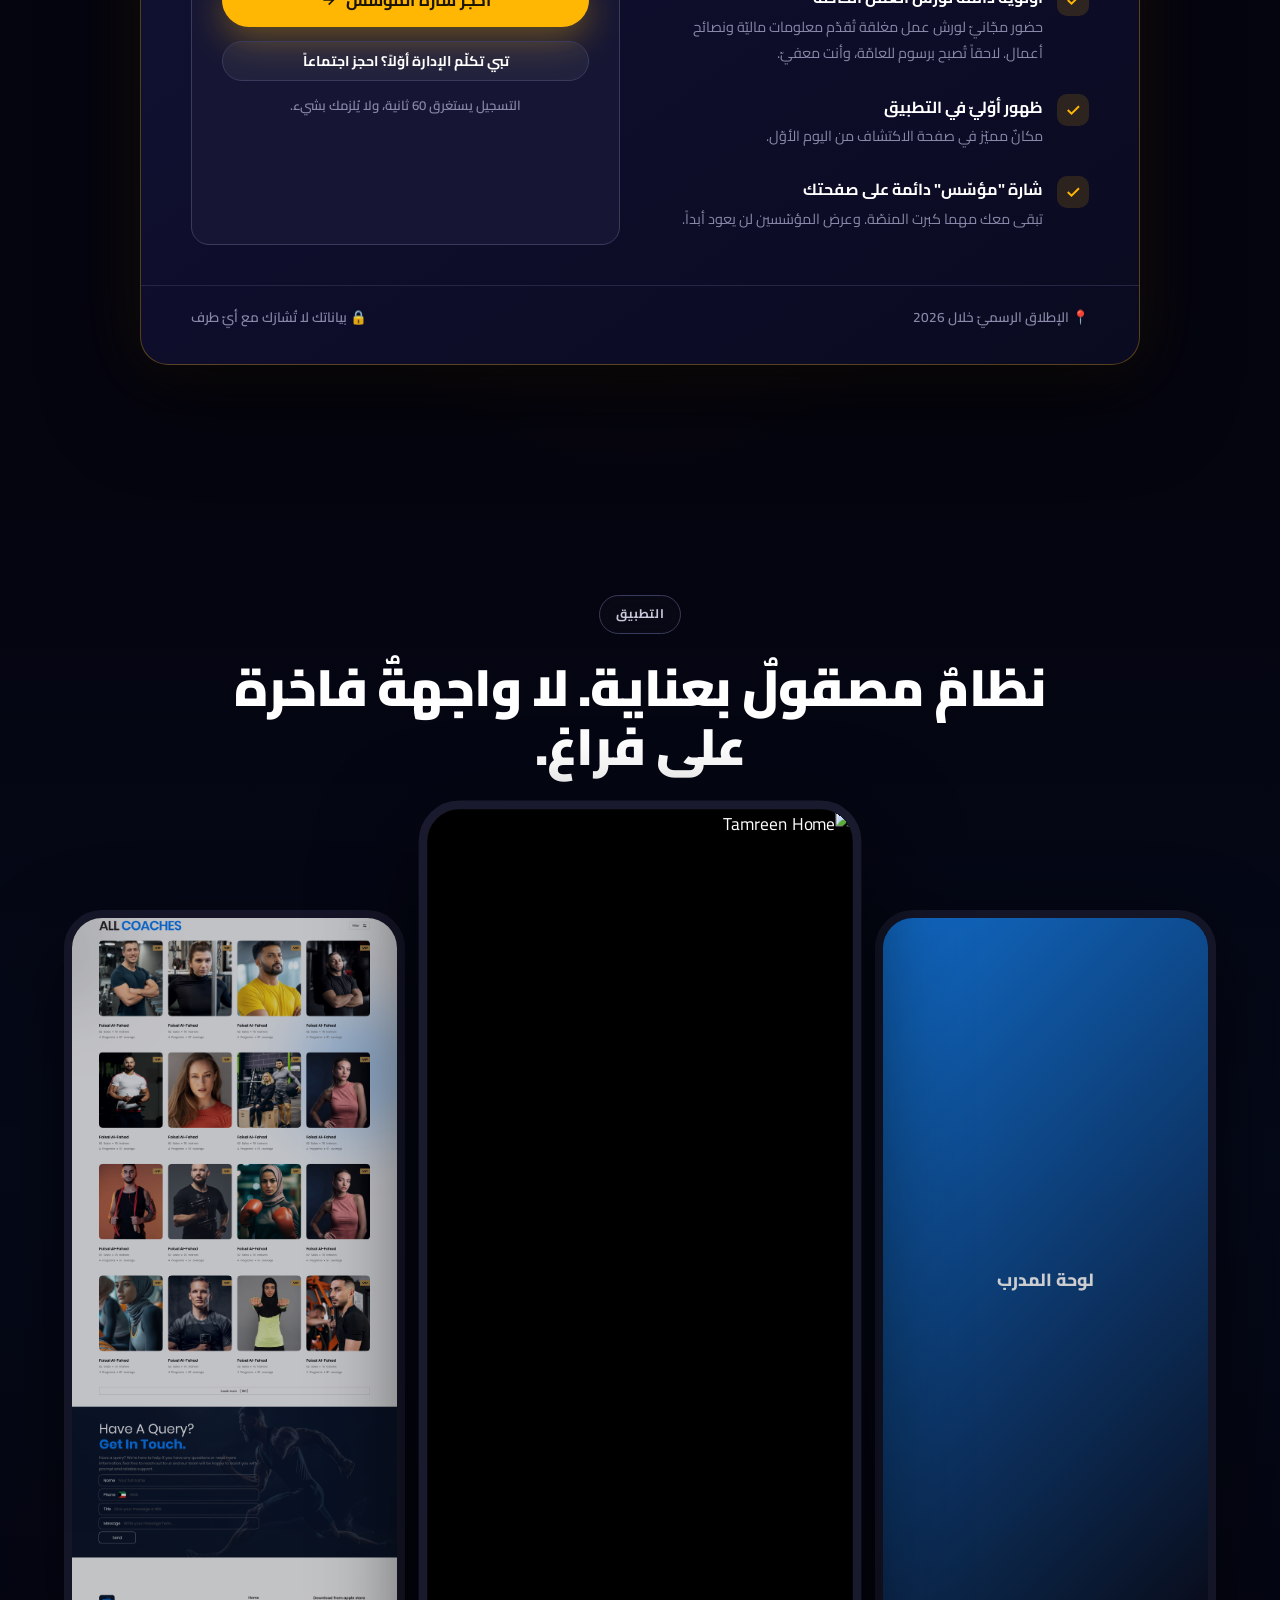
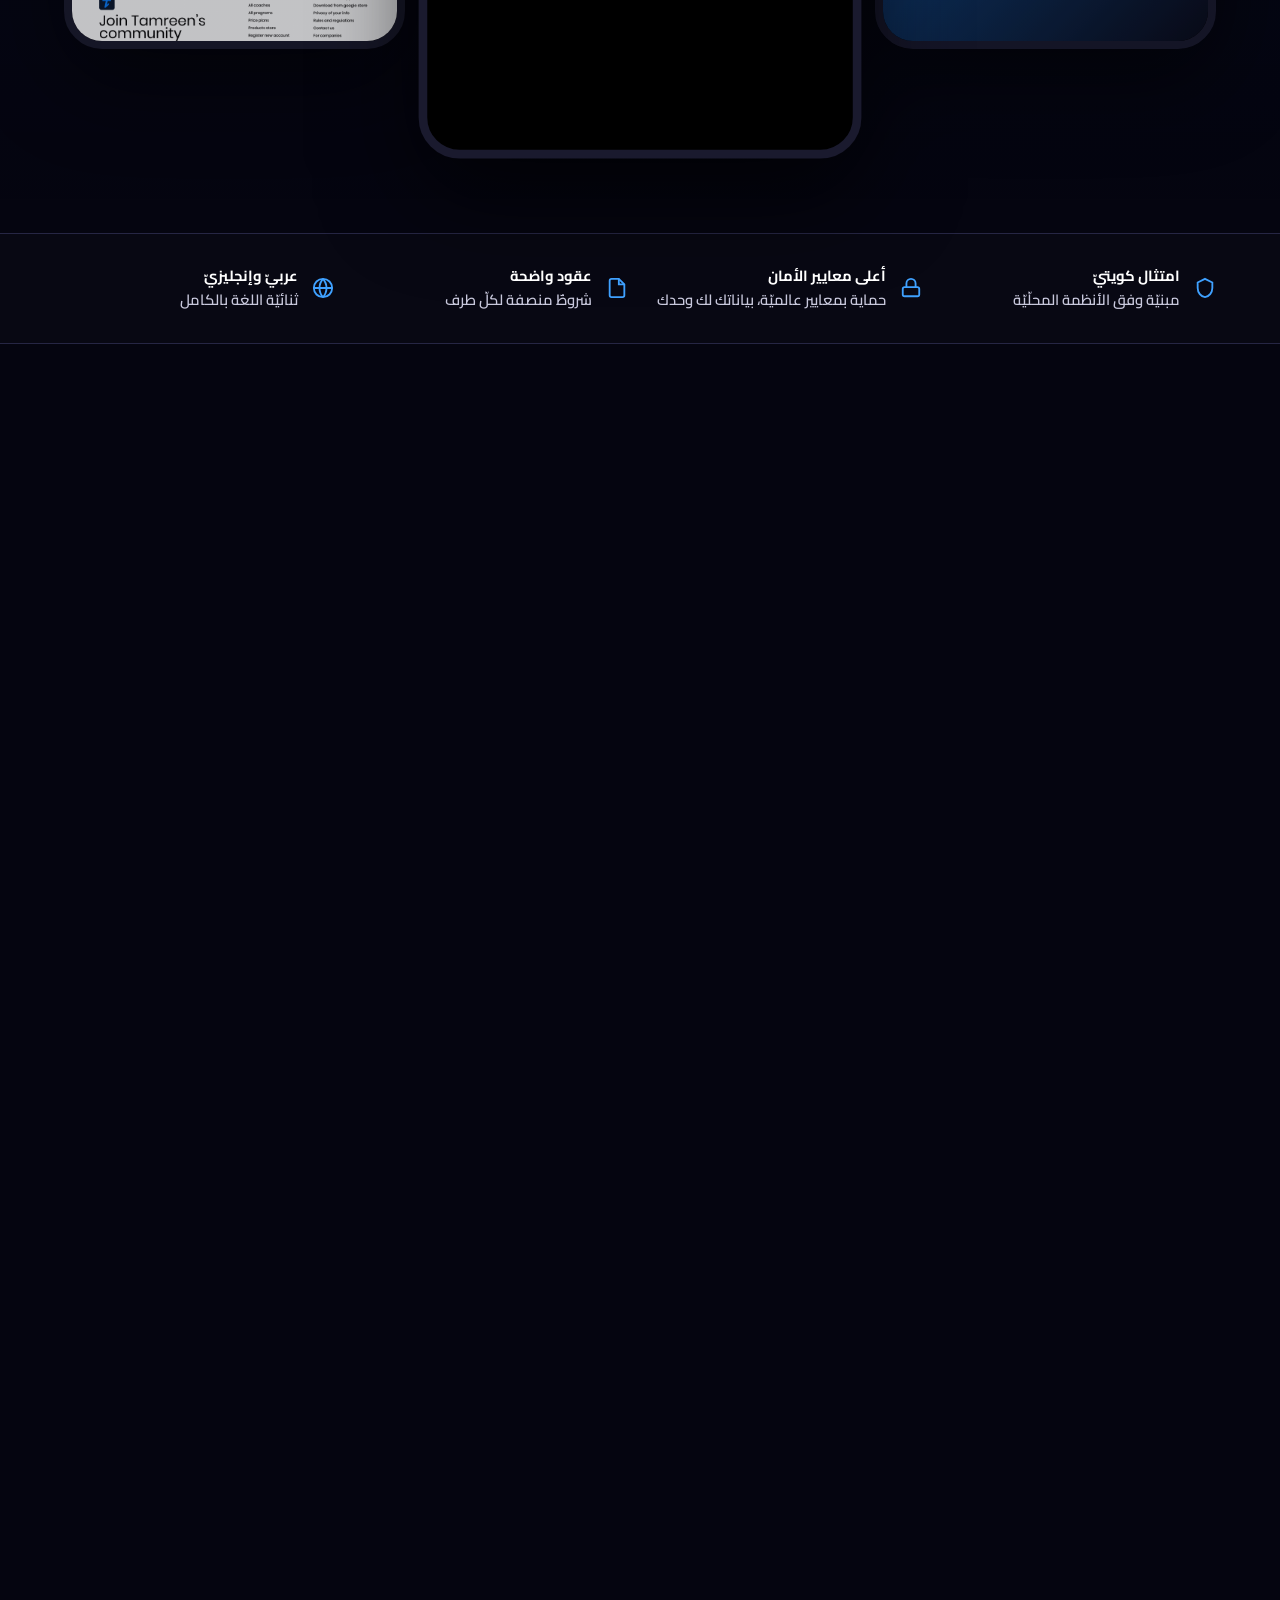
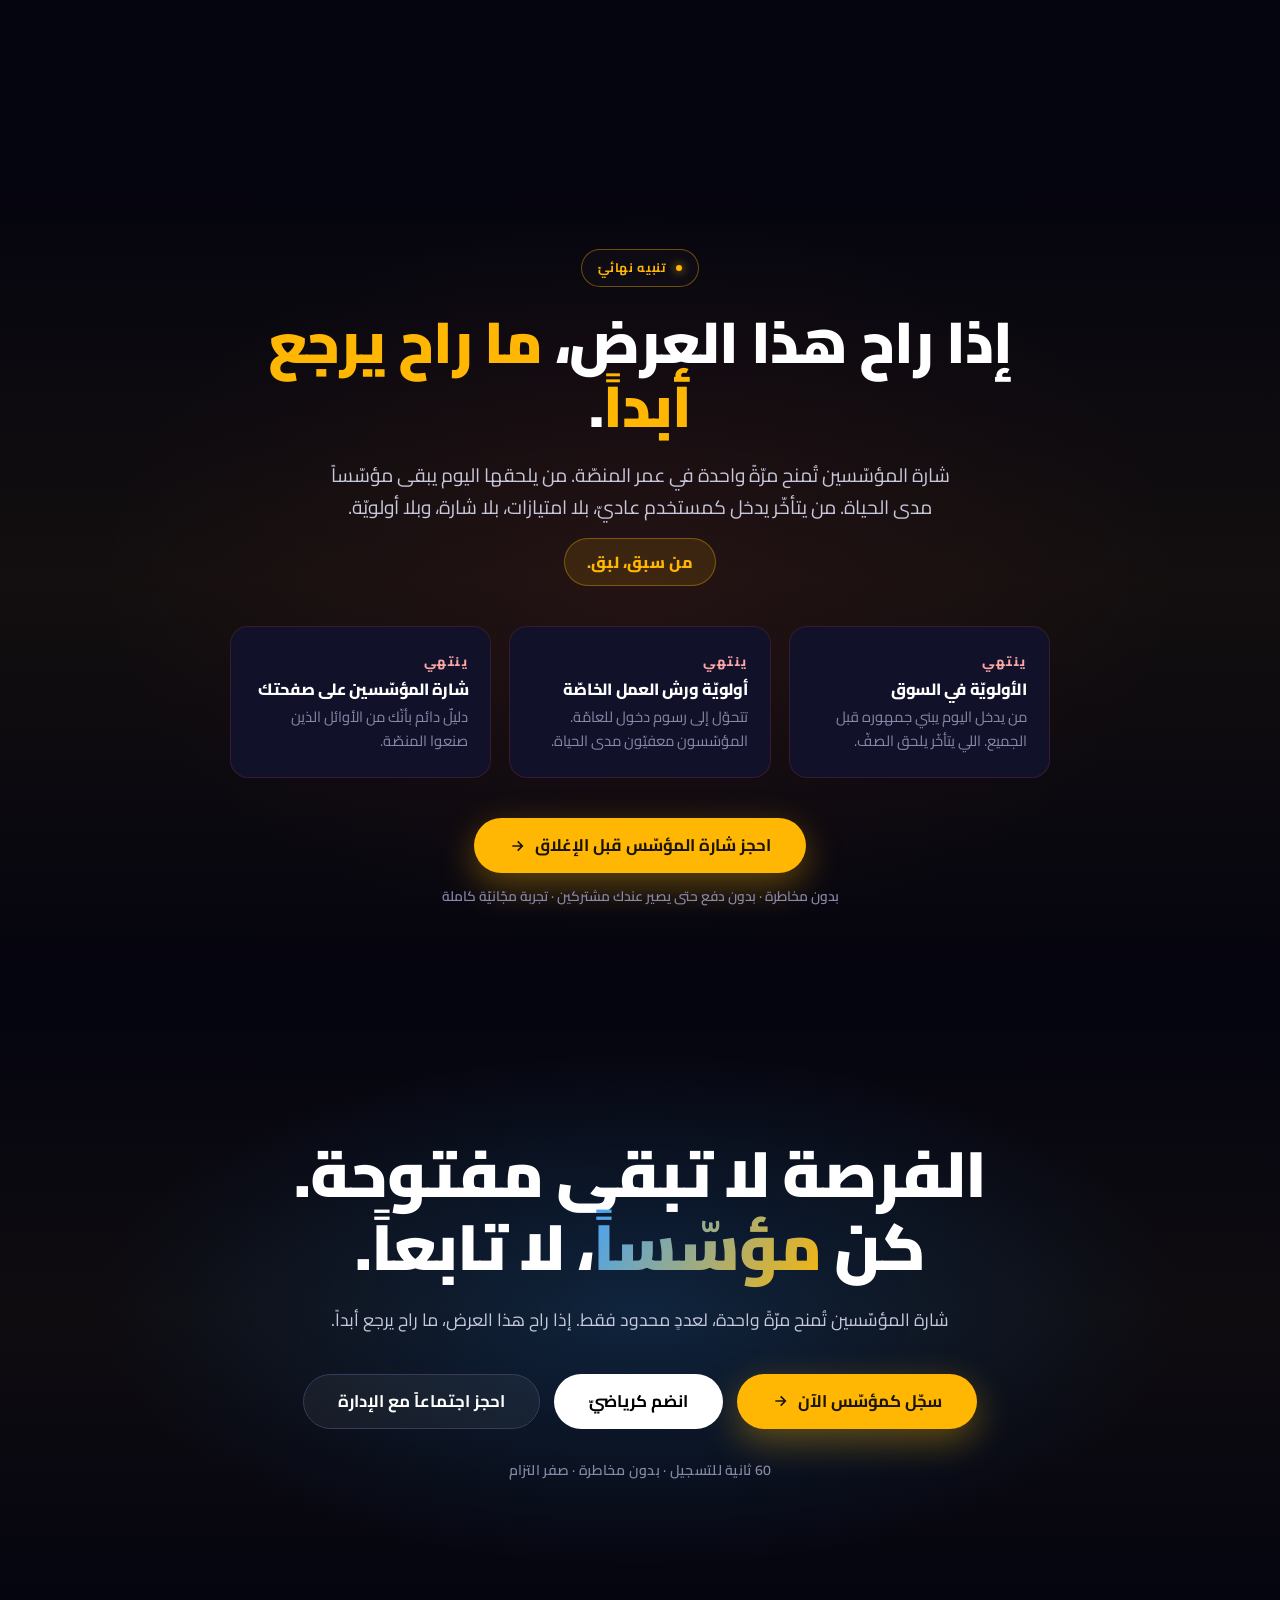
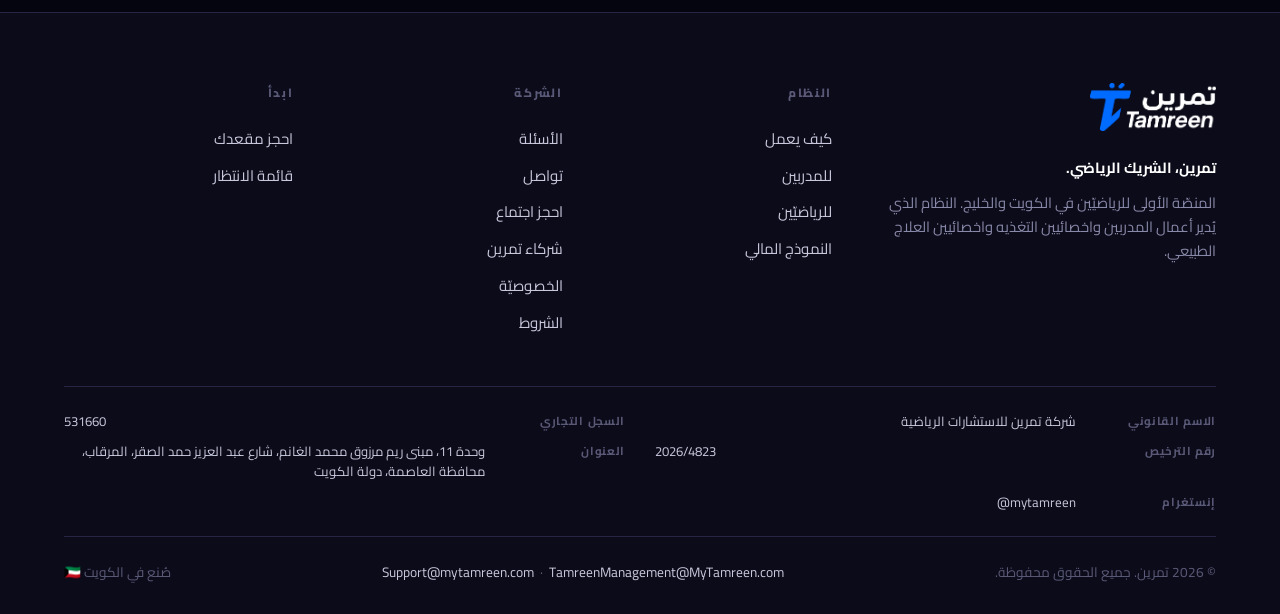
==== commit 5a344b91: "Add Tamreen Partners link to footer Add an external "Tamreen Partners" link to the site footer (http" ====
--- a/index.html
+++ b/index.html
@@ -41,6 +41,23 @@
         y=l.getElementsByTagName(r)[0];y.parentNode.insertBefore(t,y);
     })(window, document, "clarity", "script", "whwxug71do");
 </script>
+
+<!-- ============ META PIXEL (retargeting + lookalike audiences) ============ -->
+<script>
+!function(f,b,e,v,n,t,s)
+{if(f.fbq)return;n=f.fbq=function(){n.callMethod?
+n.callMethod.apply(n,arguments):n.queue.push(arguments)};
+if(!f._fbq)f._fbq=n;n.push=n;n.loaded=!0;n.version='2.0';
+n.queue=[];t=b.createElement(e);t.async=!0;
+t.src=v;s=b.getElementsByTagName(e)[0];
+s.parentNode.insertBefore(t,s)}(window, document,'script',
+'https://connect.facebook.net/en_US/fbevents.js');
+fbq('init', '1334659812098917');
+fbq('track', 'PageView');
+</script>
+<noscript><img height="1" width="1" style="display:none"
+src="https://www.facebook.com/tr?id=1334659812098917&ev=PageView&noscript=1"
+/></noscript>
 <link rel="preconnect" href="https://fonts.googleapis.com">
 <link rel="preconnect" href="https://fonts.gstatic.com" crossorigin>
 <link href="https://fonts.googleapis.com/css2?family=Cairo:wght@300;400;500;600;700;800;900&family=Inter:wght@300;400;500;600;700;800;900&display=swap" rel="stylesheet">
@@ -1773,6 +1790,7 @@
         <a href="#faq"><span class="ar">الأسئلة</span><span class="en">FAQ</span></a>
         <a href="mailto:Support@mytamreen.com"><span class="ar">تواصل</span><span class="en">Contact</span></a>
         <a href="https://management.mytamreen.com" target="_blank" rel="noopener"><span class="ar">احجز اجتماع</span><span class="en">Book a meeting</span></a>
+        <a href="https://partners.mytamreen.com" target="_blank" rel="noopener"><span class="ar">شركاء تمرين</span><span class="en">Tamreen Partners</span></a>
         <a href="#"><span class="ar">الخصوصيّة</span><span class="en">Privacy</span></a>
         <a href="#"><span class="ar">الشروط</span><span class="en">Terms</span></a>
       </div>
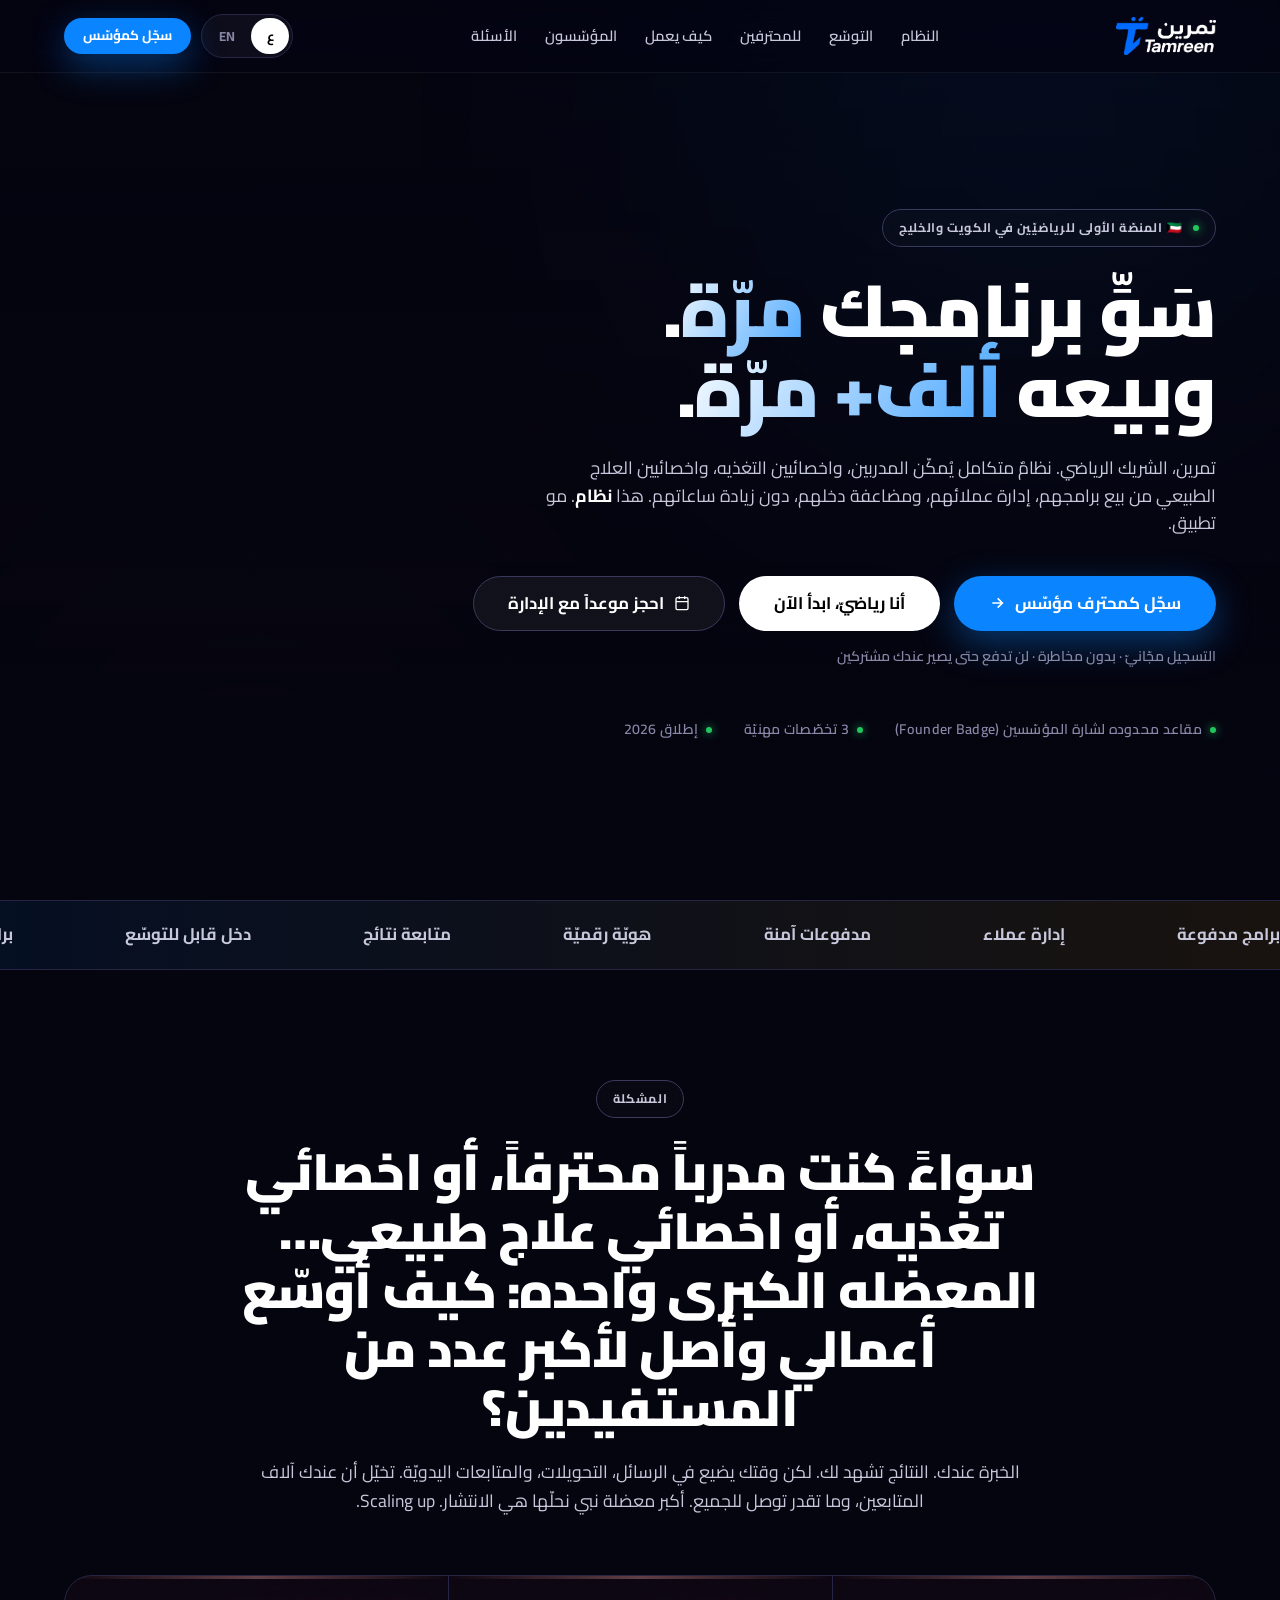
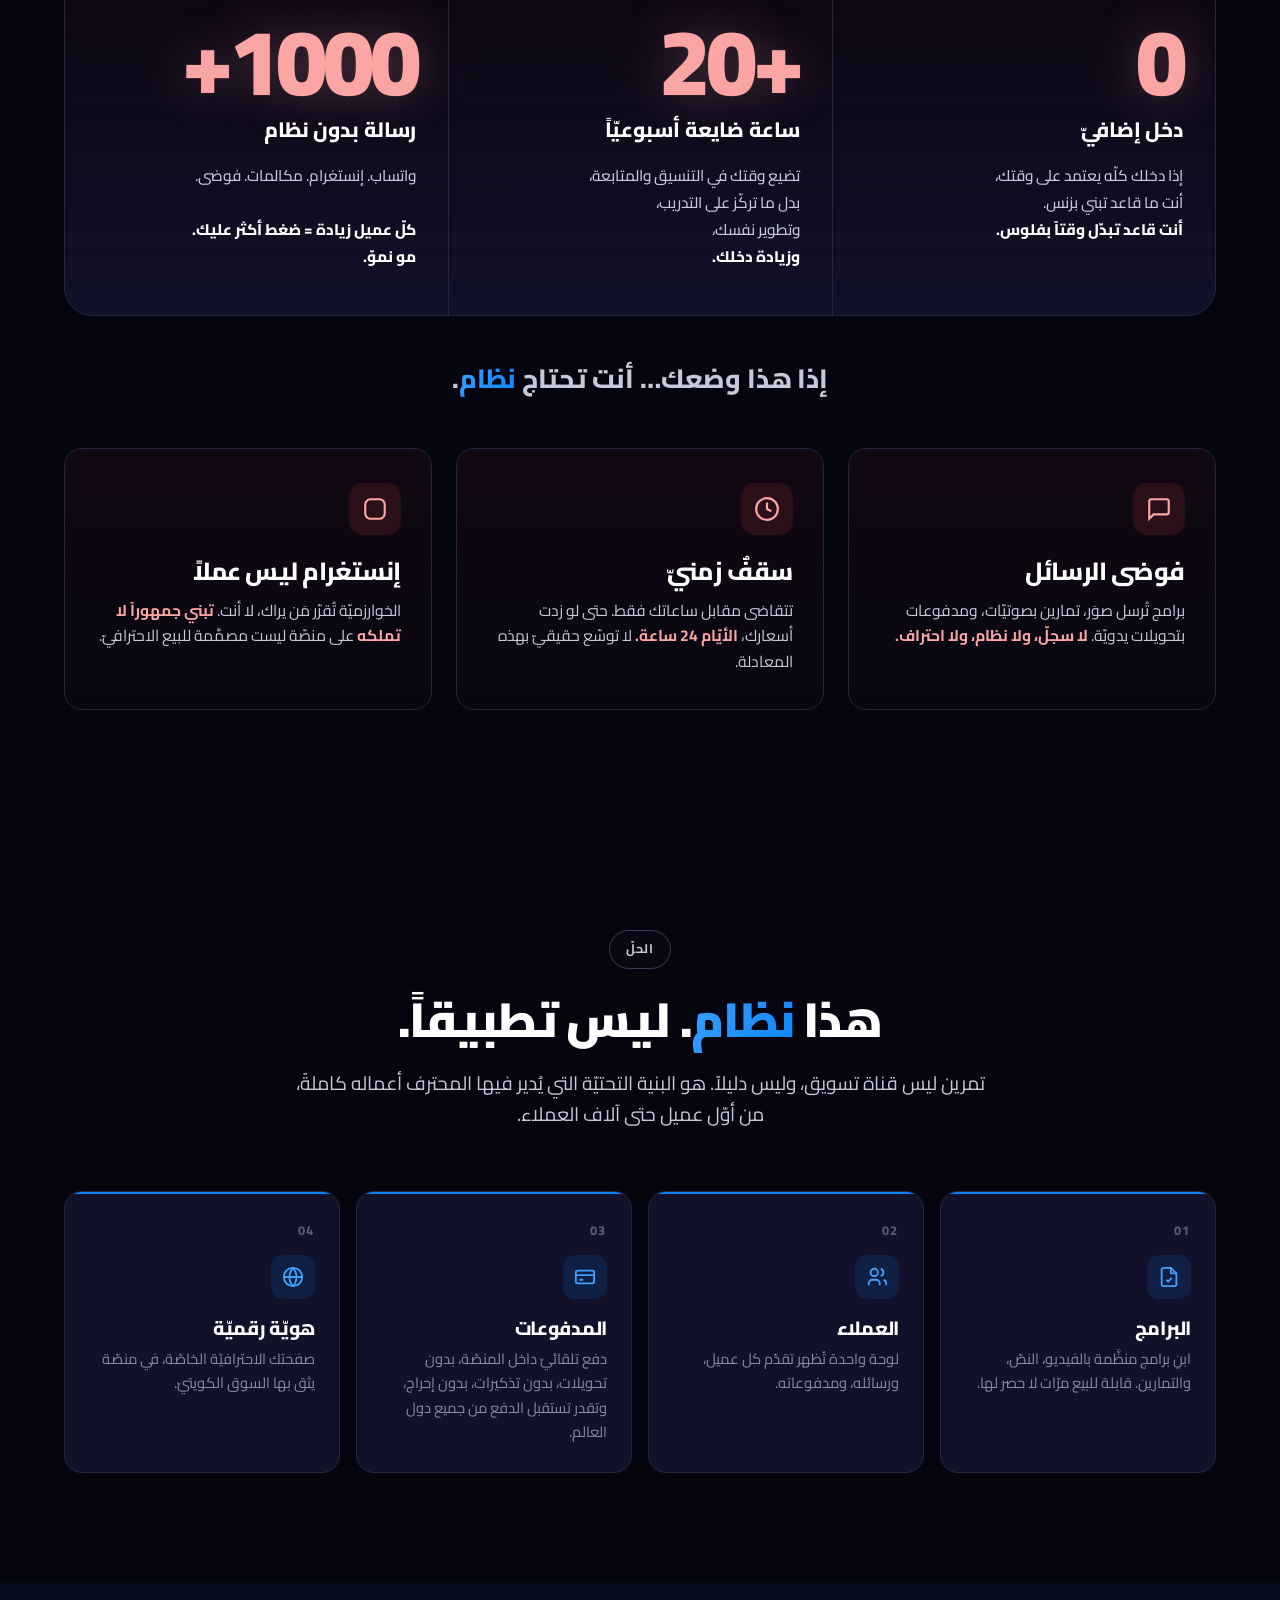
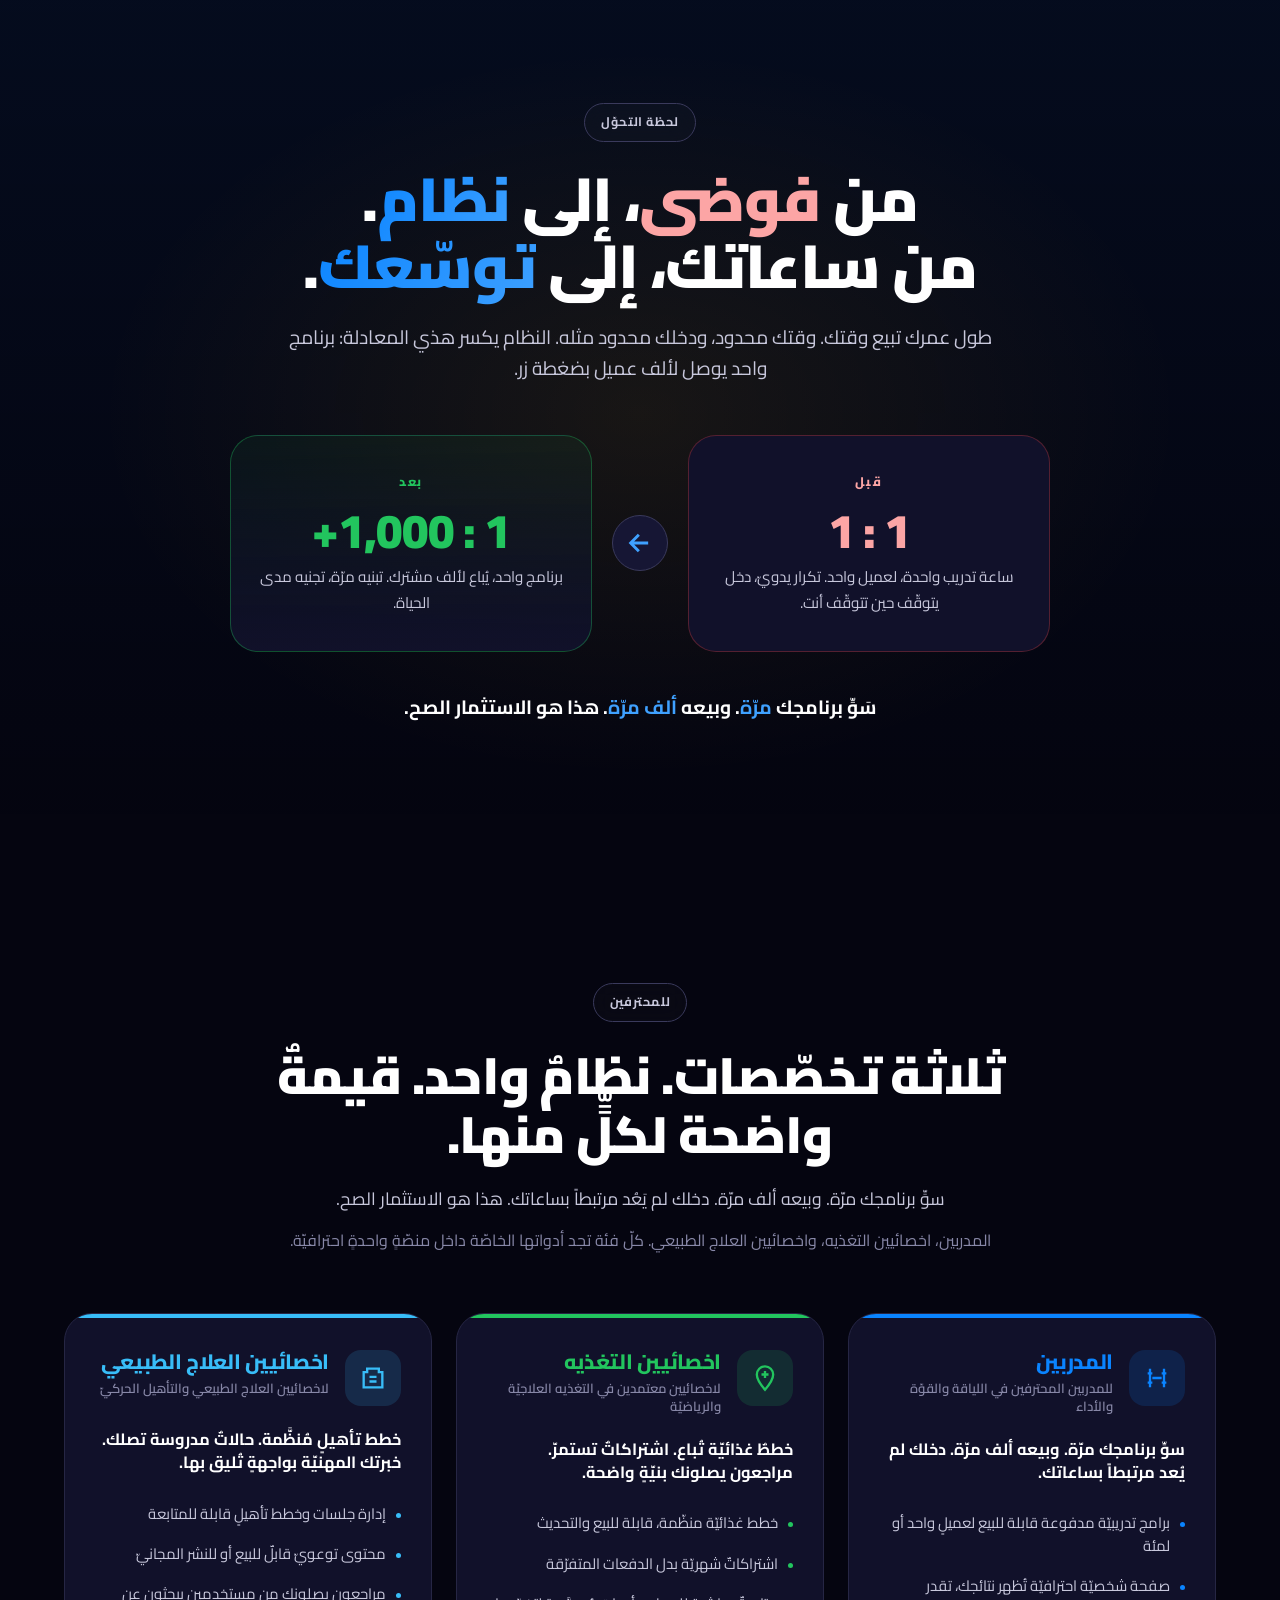
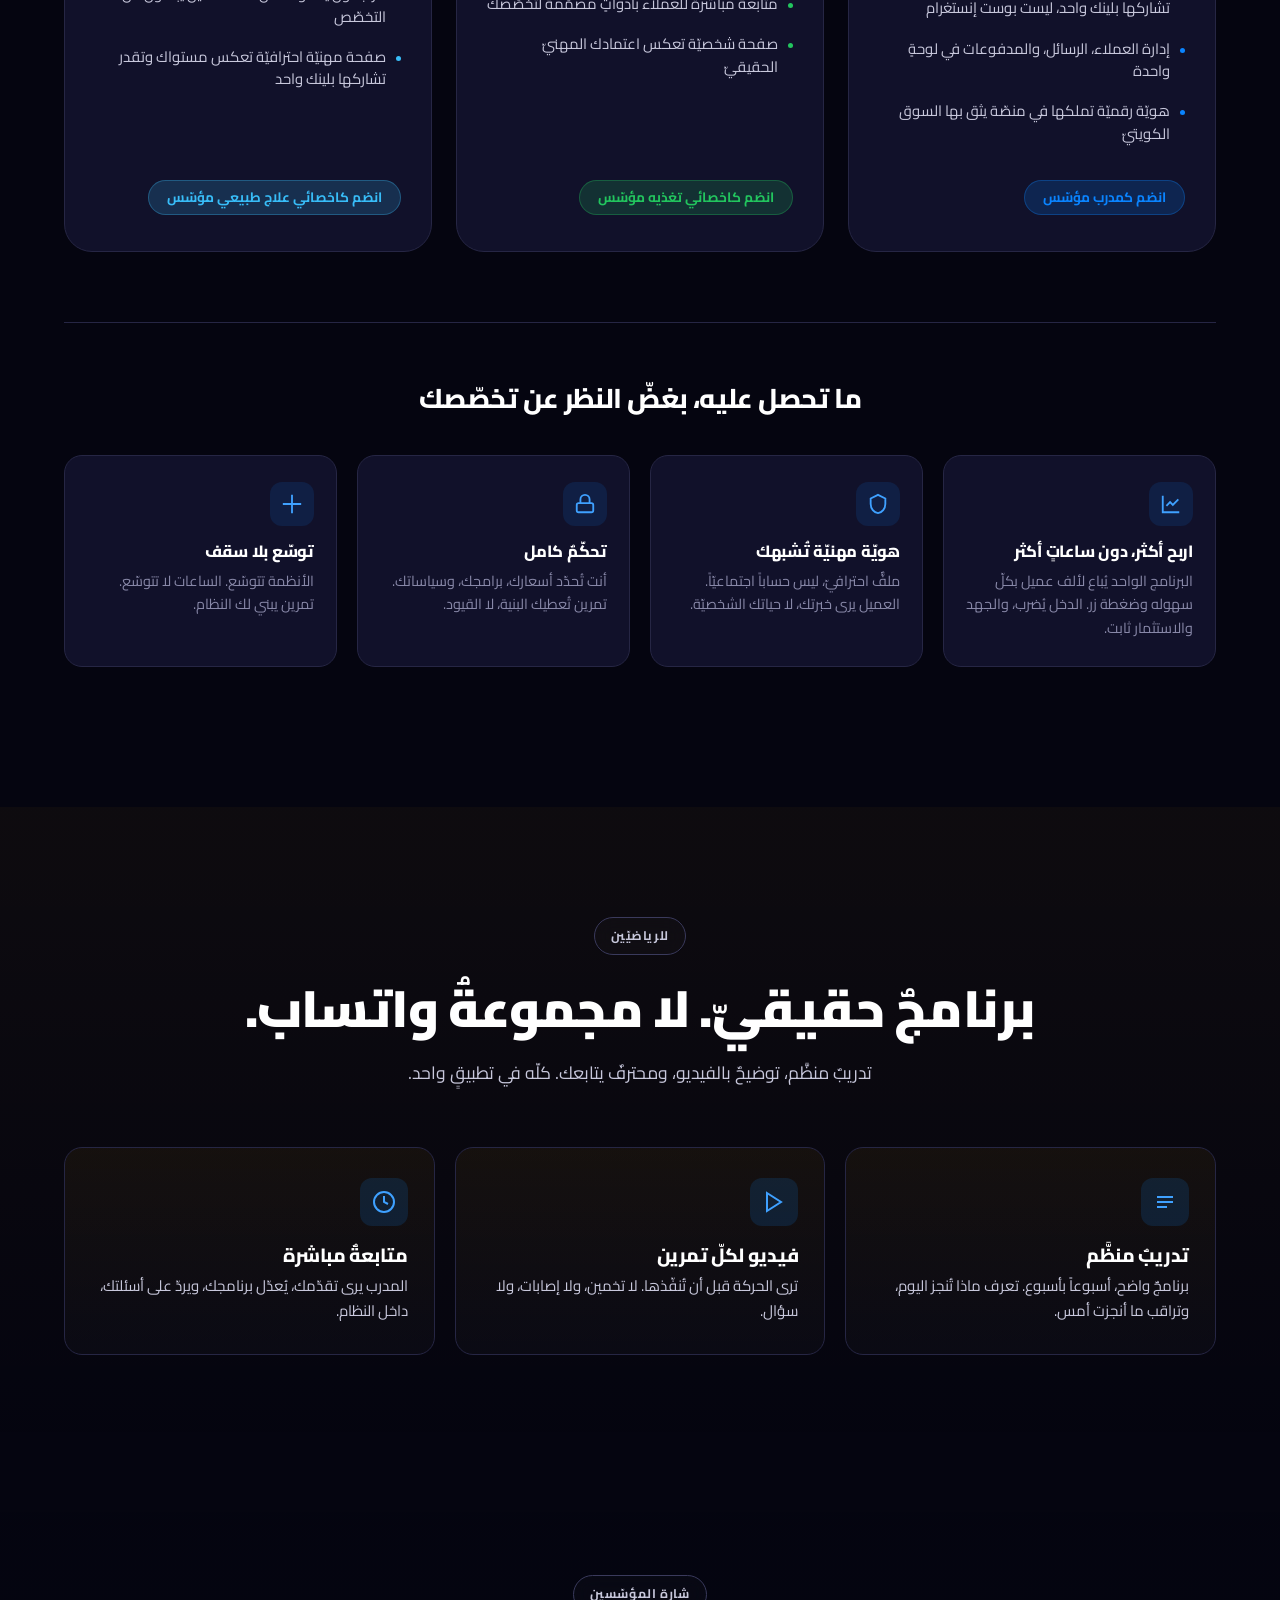
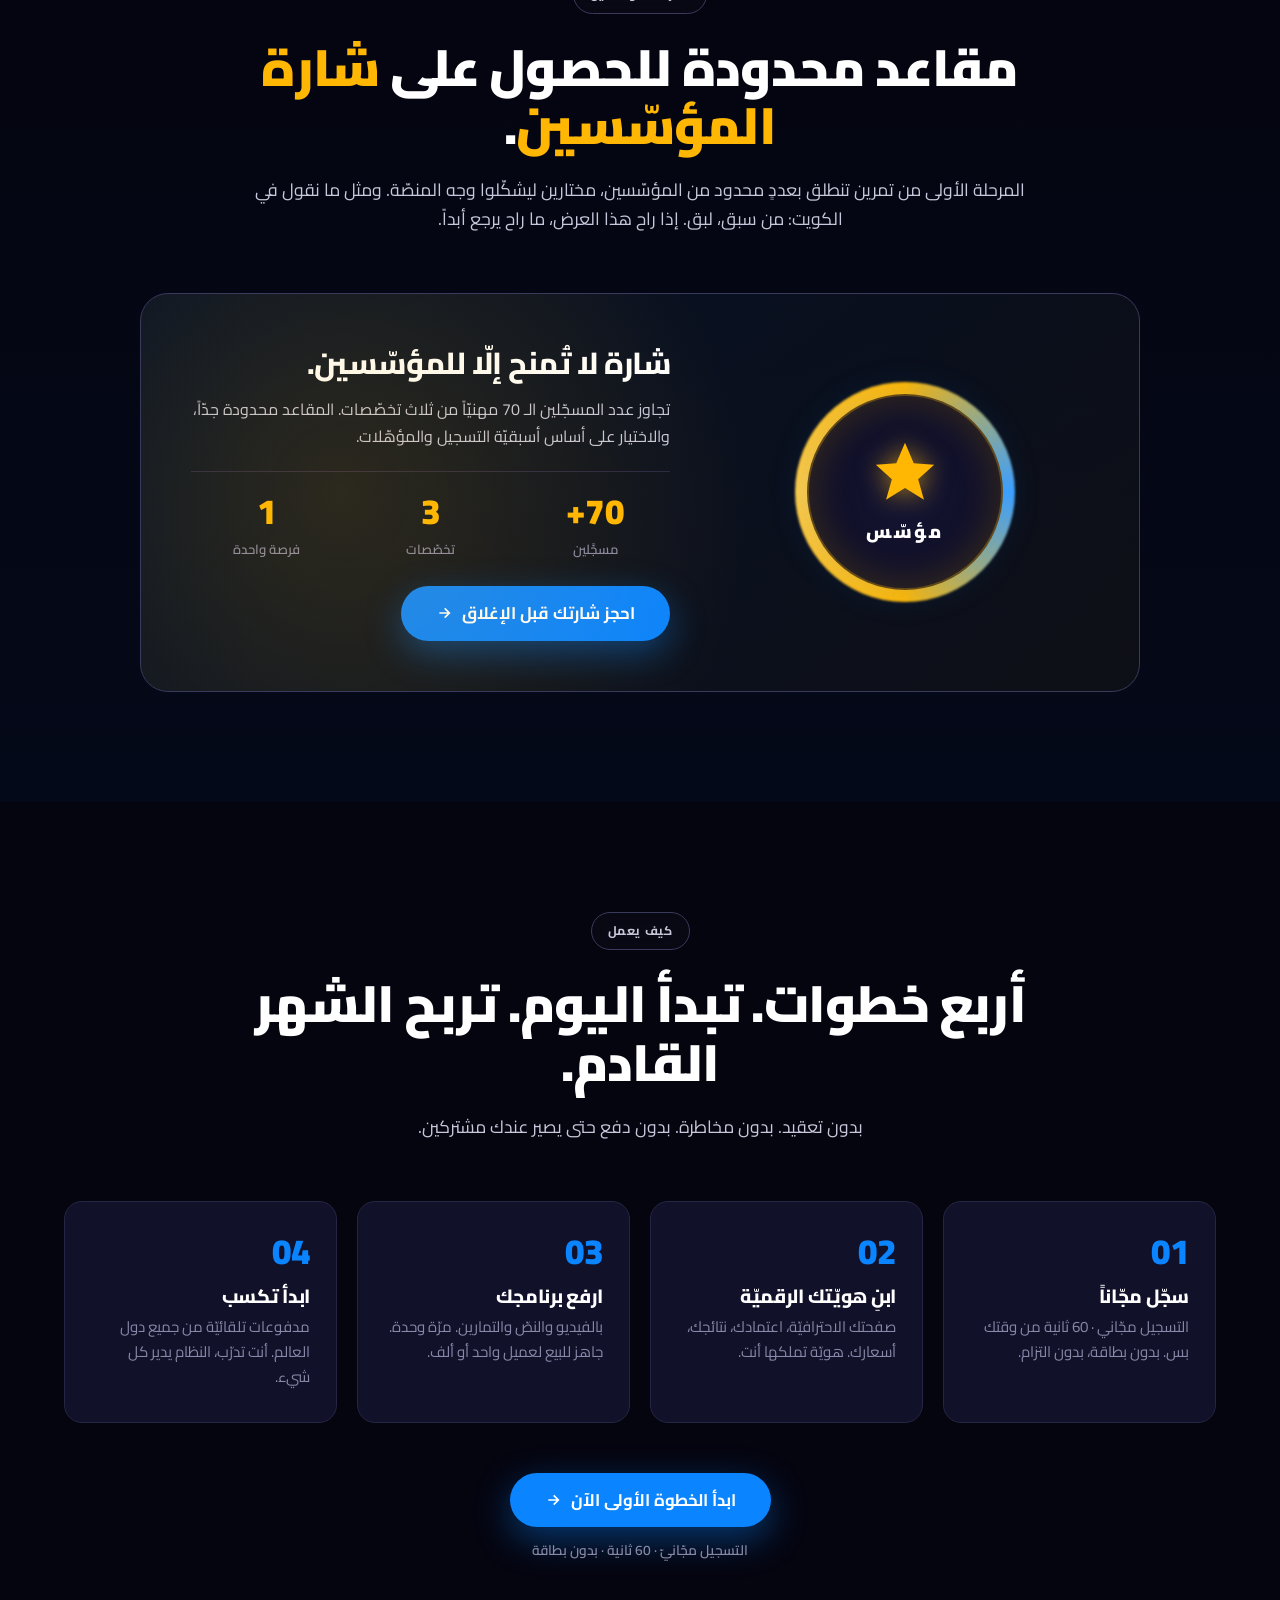
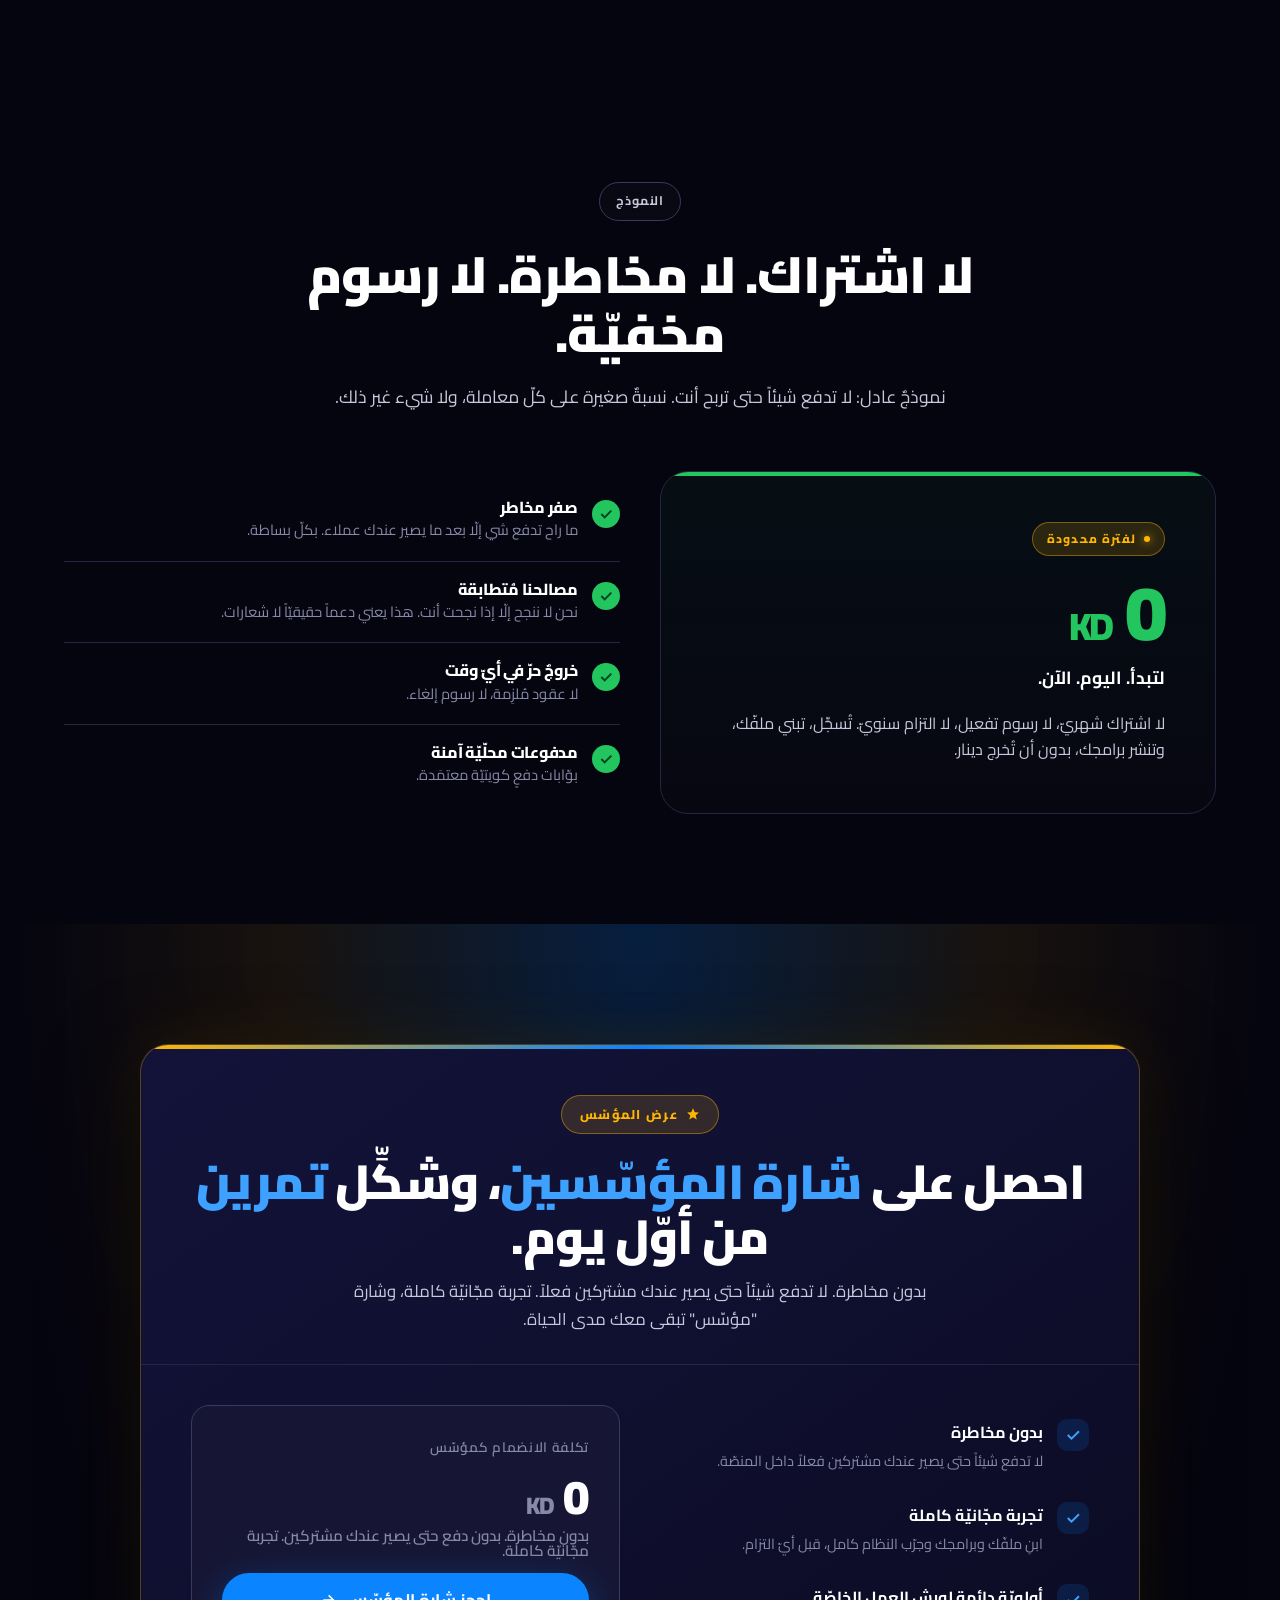
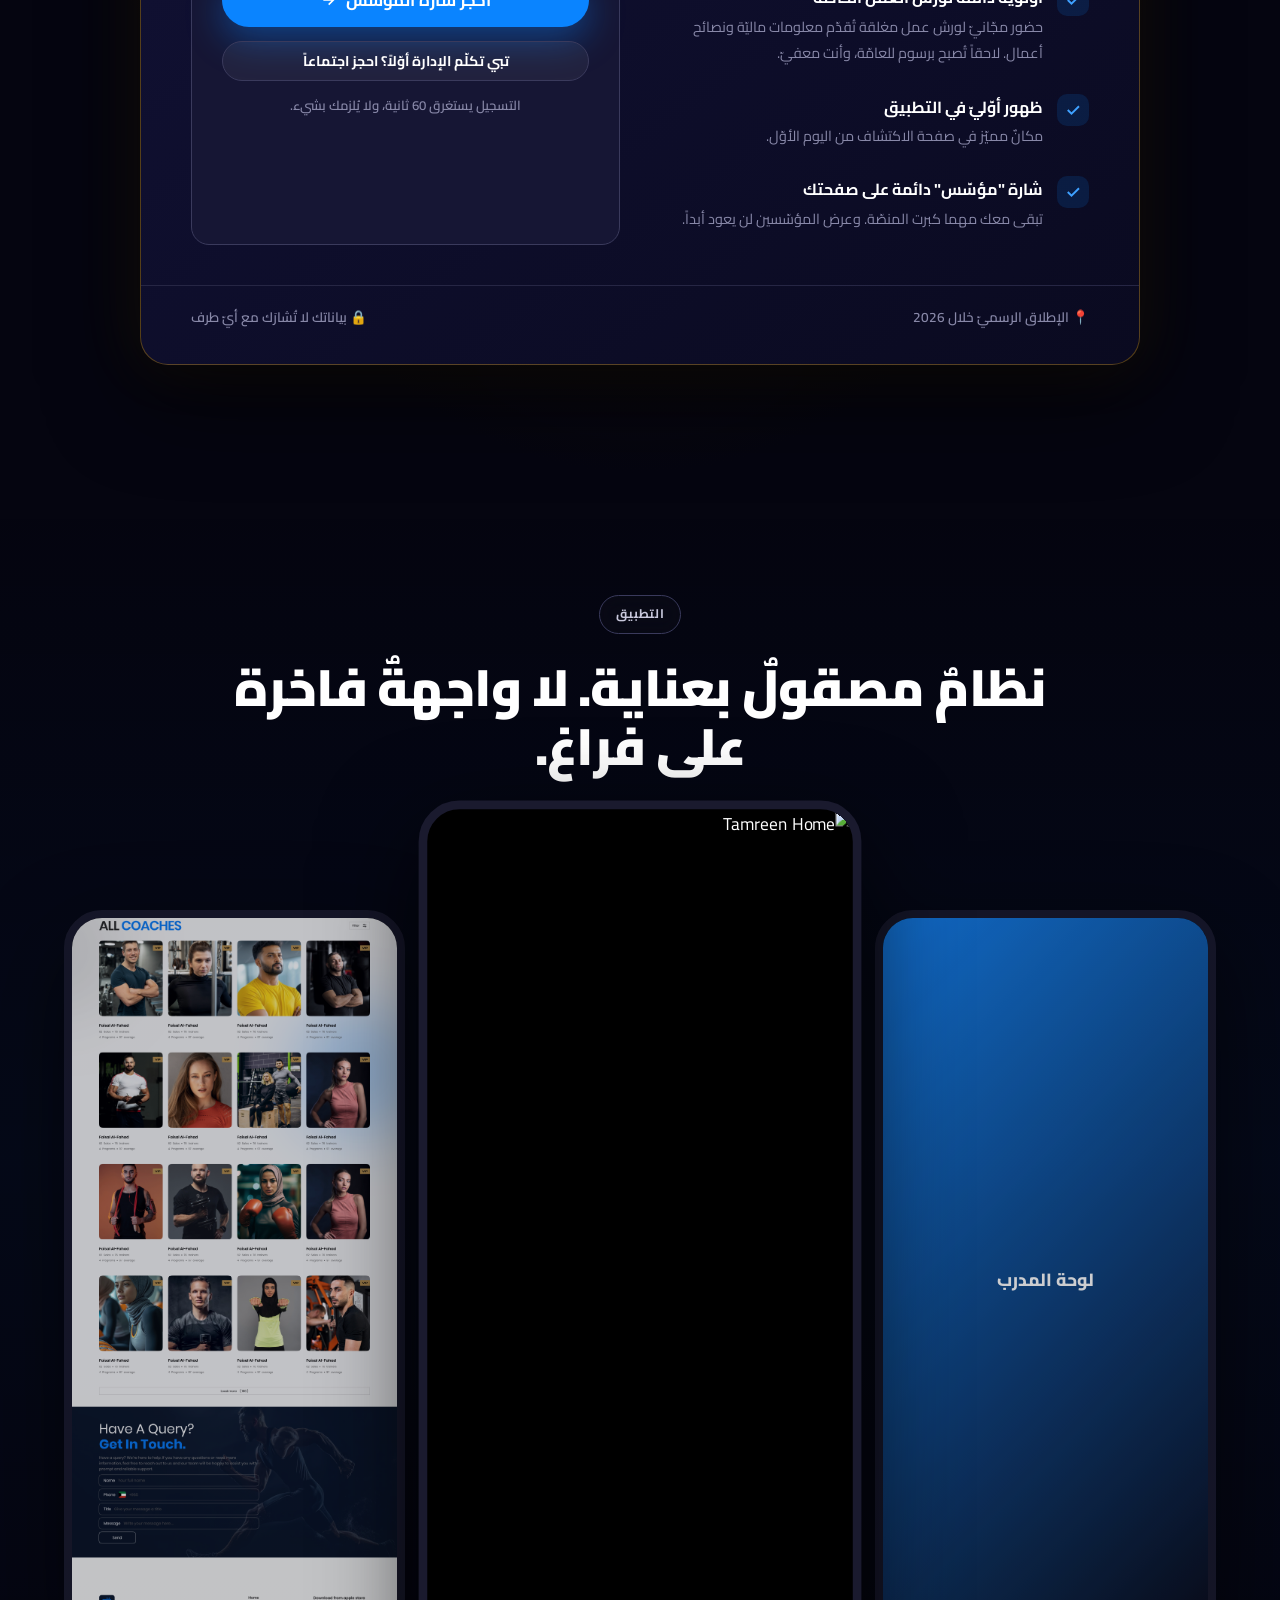
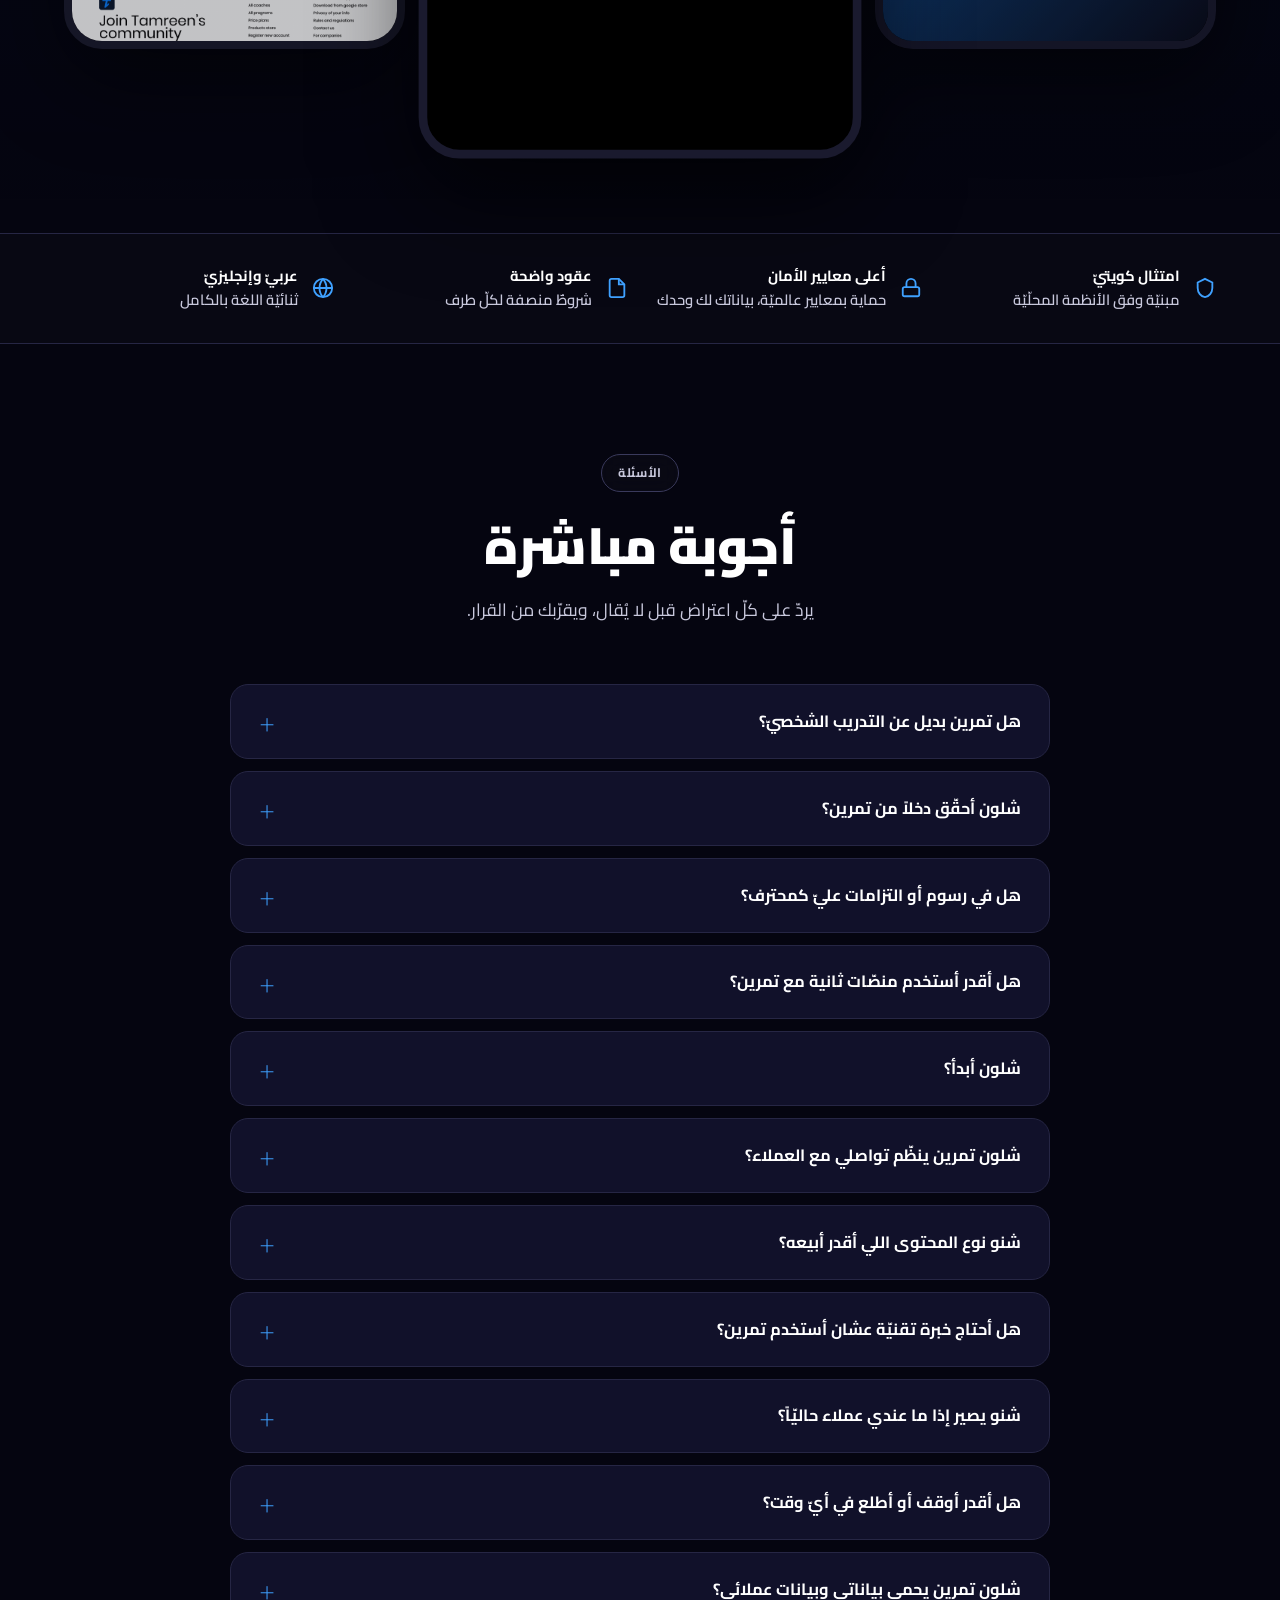
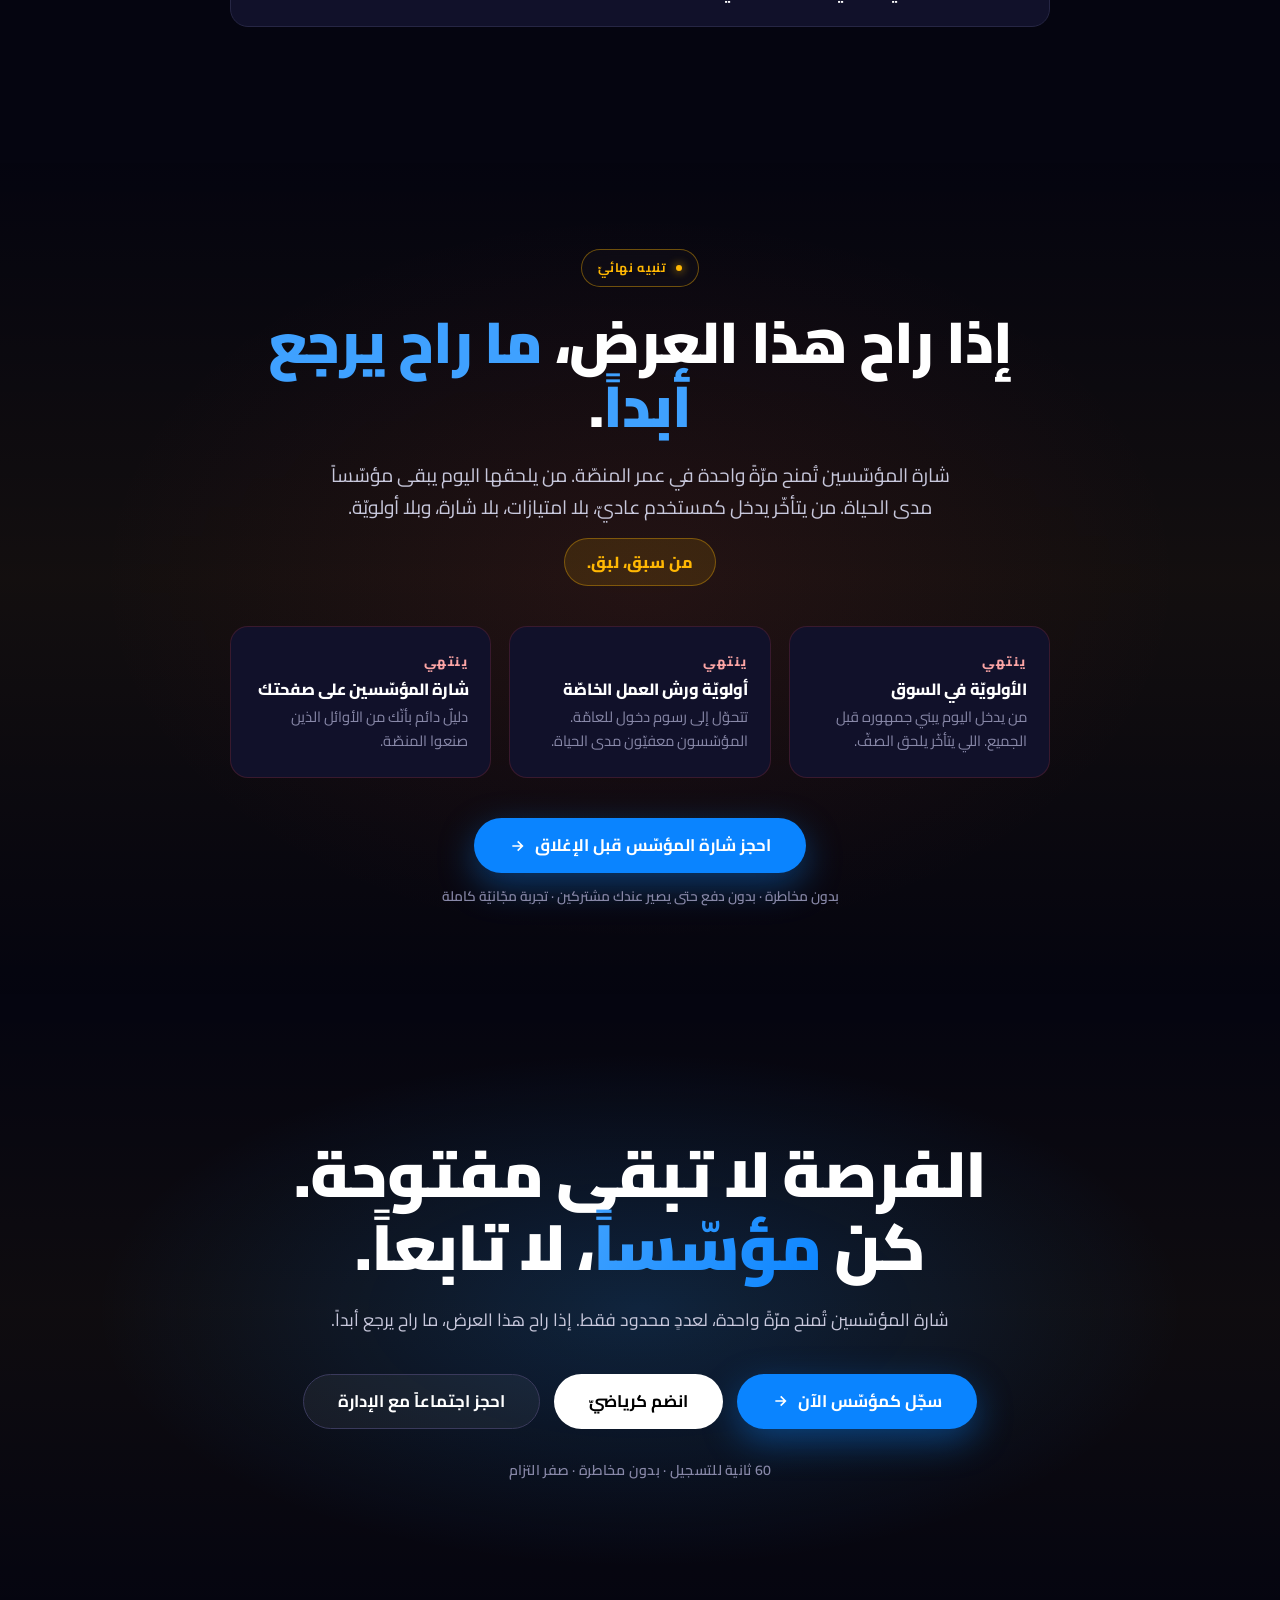
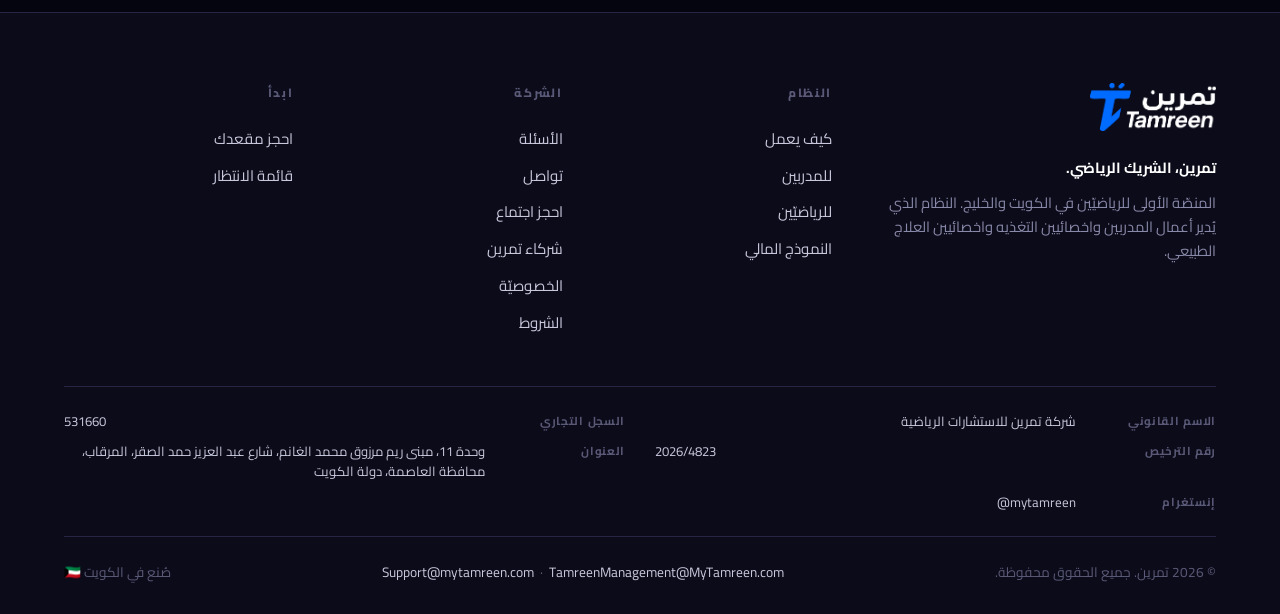
==== commit bcc78b61: "Recolor landing to blue-led identity; reserve gold for Founder Badge only Color-only pass (no conten" ====
--- a/index.html
+++ b/index.html
@@ -107,7 +107,7 @@
   filter:blur(160px);opacity:.3;
 }
 .bg-atmos::before{background:radial-gradient(circle,#0A84FF 0%,transparent 60%);top:-320px;right:-200px;animation:float 22s ease-in-out infinite}
-.bg-atmos::after{background:radial-gradient(circle,#FFB703 0%,transparent 60%);bottom:-320px;left:-200px;opacity:.15;animation:float 28s ease-in-out infinite reverse}
+.bg-atmos::after{background:radial-gradient(circle,#FFB703 0%,transparent 60%);bottom:-320px;left:-200px;opacity:.06;animation:float 28s ease-in-out infinite reverse}
 @keyframes float{0%,100%{transform:translate(0,0)}50%{transform:translate(60px,40px)}}
 
 .container{max-width:var(--max);margin:0 auto;padding:0 24px;position:relative;z-index:2}
@@ -203,8 +203,8 @@
 .btn svg{width:16px;height:16px;flex-shrink:0}
 .btn-primary{background:var(--blue);color:#fff;box-shadow:0 12px 36px rgba(10,132,255,.4)}
 .btn-primary:hover{transform:translateY(-2px);box-shadow:0 18px 46px rgba(10,132,255,.55)}
-.btn-gold{background:var(--gold);color:#1a1400;box-shadow:0 12px 36px rgba(255,183,3,.35)}
-.btn-gold:hover{transform:translateY(-2px);box-shadow:0 18px 46px rgba(255,183,3,.5)}
+.btn-gold{background:var(--blue);color:#fff;box-shadow:0 12px 36px rgba(10,132,255,.4)}
+.btn-gold:hover{transform:translateY(-2px);box-shadow:0 18px 50px rgba(10,132,255,.55)}
 .btn-white{background:#fff;color:#000}
 .btn-white:hover{transform:translateY(-2px);background:#f0f0f0}
 .btn-ghost{background:rgba(255,255,255,.05);color:var(--text);border-color:var(--border-2)}
@@ -228,7 +228,7 @@
   content:"";position:absolute;top:55%;left:-4px;right:-4px;height:4px;
   background:var(--red);transform:rotate(-2deg);border-radius:2px;opacity:.95;
 }
-.hero h1 .pow{background:linear-gradient(120deg,#fff,var(--gold-2));-webkit-background-clip:text;background-clip:text;color:transparent}
+.hero h1 .pow{background:linear-gradient(120deg,#fff,var(--blue-2));-webkit-background-clip:text;background-clip:text;color:transparent}
 .hero p.lead{font-size:clamp(1.1rem,1.35vw,1.3rem);color:var(--text-2);margin-top:24px;max-width:680px;line-height:1.55}
 .hero-ctas{display:flex;gap:14px;margin-top:40px;flex-wrap:wrap}
 .hero-meta{display:flex;gap:32px;margin-top:50px;flex-wrap:wrap;color:var(--text-3);font-size:.88rem;font-weight:600;letter-spacing:.02em}
@@ -302,7 +302,7 @@
   padding:0 16px;line-height:1.45;
 }
 .pain-closer .acc{
-  background:linear-gradient(120deg,#FFCB47,#FFB703);
+  background:linear-gradient(120deg,var(--blue-2),var(--blue));
   -webkit-background-clip:text;background-clip:text;color:transparent;
 }
 
@@ -331,7 +331,7 @@
 /* ---------- SYSTEM PILLARS ---------- */
 .system-intro{text-align:center;margin-bottom:60px}
 .system-intro .big{font-size:clamp(2rem,4vw,3rem);font-weight:900;letter-spacing:-.02em;line-height:1.1}
-.system-intro .big span.acc{background:linear-gradient(120deg,var(--blue-2),var(--gold));-webkit-background-clip:text;background-clip:text;color:transparent}
+.system-intro .big span.acc{background:linear-gradient(120deg,var(--blue-2),var(--blue));-webkit-background-clip:text;background-clip:text;color:transparent}
 .system-intro p.xl{max-width:700px;margin:22px auto 0;color:var(--text-2)}
 .pillars{display:grid;grid-template-columns:repeat(4,1fr);gap:16px;margin-top:40px}
 .pillar{
@@ -374,7 +374,7 @@
 .prov-deep:hover{transform:translateY(-6px);border-color:var(--border-2);box-shadow:var(--shadow)}
 .prov-deep.coach{--accent:var(--blue)}
 .prov-deep.nutri{--accent:var(--green)}
-.prov-deep.physio{--accent:var(--gold)}
+.prov-deep.physio{--accent:#38BDF8}
 .prov-deep-head{display:flex;gap:16px;align-items:flex-start;margin-bottom:22px}
 .prov-deep-icon{
   width:56px;height:56px;border-radius:16px;flex-shrink:0;
@@ -410,8 +410,8 @@
   background:linear-gradient(180deg,rgba(255,183,3,.05),rgba(255,255,255,.02));
   border:1px solid var(--border);border-radius:var(--radius);padding:30px 26px;transition:all .3s;
 }
-.ath-card:hover{transform:translateY(-4px);border-color:var(--gold);box-shadow:0 14px 40px rgba(255,183,3,.08)}
-.ath-icon{width:48px;height:48px;border-radius:12px;background:rgba(255,183,3,.14);color:var(--gold);display:flex;align-items:center;justify-content:center;margin-bottom:18px}
+.ath-card:hover{transform:translateY(-4px);border-color:var(--blue);box-shadow:0 14px 40px rgba(10,132,255,.12)}
+.ath-icon{width:48px;height:48px;border-radius:12px;background:rgba(10,132,255,.14);color:var(--blue-2);display:flex;align-items:center;justify-content:center;margin-bottom:18px}
 .ath-icon svg{width:24px;height:24px}
 .ath-card h4{margin-bottom:8px}
 .ath-card p{font-size:.94rem}
@@ -492,12 +492,12 @@
   margin-bottom:20px;
 }
 .offer-head h2{font-size:clamp(2rem,3.8vw,3rem);margin-bottom:14px}
-.offer-head h2 span.acc{color:var(--gold)}
+.offer-head h2 span.acc{color:var(--blue-2)}
 .offer-head p{max-width:620px;margin:0 auto;font-size:1.05rem}
 .offer-body{padding:40px 50px;display:grid;grid-template-columns:1fr 1fr;gap:40px}
 .offer-perks{list-style:none}
 .offer-perks li{display:flex;gap:14px;padding:14px 0;align-items:flex-start}
-.offer-perks .icon{width:32px;height:32px;border-radius:10px;background:rgba(255,183,3,.14);color:var(--gold);display:flex;align-items:center;justify-content:center;flex-shrink:0}
+.offer-perks .icon{width:32px;height:32px;border-radius:10px;background:rgba(10,132,255,.14);color:var(--blue-2);display:flex;align-items:center;justify-content:center;flex-shrink:0}
 .offer-perks .icon svg{width:18px;height:18px}
 .offer-perks strong{display:block;color:#fff;font-size:1rem;font-weight:700;margin-bottom:2px}
 .offer-perks span.sub{color:var(--text-3);font-size:.9rem}
@@ -557,7 +557,7 @@
 }
 .final-cta::before{content:"";position:absolute;inset:0;background:linear-gradient(180deg,transparent,rgba(255,183,3,.04),transparent);pointer-events:none}
 .final-cta h2{font-size:clamp(2.5rem,5vw,4rem);margin-bottom:20px;max-width:900px;margin-inline:auto}
-.final-cta h2 .acc{background:linear-gradient(120deg,var(--blue-2),var(--gold));-webkit-background-clip:text;background-clip:text;color:transparent}
+.final-cta h2 .acc{background:linear-gradient(120deg,var(--blue-2),var(--blue));-webkit-background-clip:text;background-clip:text;color:transparent}
 .final-cta p{max-width:640px;margin:0 auto 40px;font-size:1.1rem;color:var(--text-2)}
 .final-ctas{display:flex;gap:14px;justify-content:center;flex-wrap:wrap}
 .final-meta{margin-top:30px;color:var(--text-3);font-size:.88rem;font-weight:600;letter-spacing:.02em}
@@ -626,7 +626,7 @@
 .scaling-inner{max-width:1000px;margin:0 auto;text-align:center;position:relative;z-index:2}
 .scaling-inner .eyebrow{margin-inline:auto}
 .scaling-inner h2{font-size:clamp(2.2rem,5vw,3.8rem);line-height:1.1;margin-bottom:22px}
-.scaling-inner h2 .acc{background:linear-gradient(120deg,var(--gold),var(--blue-2));-webkit-background-clip:text;background-clip:text;color:transparent}
+.scaling-inner h2 .acc{background:linear-gradient(120deg,var(--blue),var(--blue-2));-webkit-background-clip:text;background-clip:text;color:transparent}
 .scaling-math{display:grid;grid-template-columns:1fr auto 1fr;gap:20px;align-items:center;margin:50px auto 0;max-width:820px}
 .math-box{background:var(--surface);border:1px solid var(--border);border-radius:var(--radius-lg);padding:36px 26px;text-align:center}
 .math-box.old{border-color:rgba(239,68,68,.3)}
@@ -638,11 +638,11 @@
 .math-box.old .big{color:#FCA5A5}
 .math-box.new .big{color:var(--green)}
 .math-box p{font-size:.95rem;color:var(--text-2);margin:0}
-.math-arrow{width:56px;height:56px;border-radius:50%;background:var(--surface-2);border:1px solid var(--border-2);display:flex;align-items:center;justify-content:center;color:var(--gold);flex-shrink:0}
+.math-arrow{width:56px;height:56px;border-radius:50%;background:var(--surface-2);border:1px solid var(--border-2);display:flex;align-items:center;justify-content:center;color:var(--blue-2);flex-shrink:0}
 .math-arrow svg{width:28px;height:28px}
 [dir="rtl"] .math-arrow svg{transform:rotate(180deg)}
 .scaling-line{margin-top:40px;font-size:clamp(1.1rem,1.5vw,1.35rem);font-weight:700;color:var(--text)}
-.scaling-line .acc{color:var(--gold)}
+.scaling-line .acc{color:var(--blue-2)}
 
 /* ---------- HOW IT WORKS ---------- */
 .how-steps{display:grid;grid-template-columns:repeat(4,1fr);gap:20px;margin-top:50px;counter-reset:step}
@@ -659,7 +659,7 @@
 .fomo-wrap::before{content:"";position:absolute;inset:0;background:radial-gradient(ellipse at center,rgba(239,68,68,.08),transparent 60%);pointer-events:none}
 .fomo-card{max-width:820px;margin:0 auto;position:relative;z-index:2}
 .fomo-card h2{font-size:clamp(2.2rem,5vw,3.6rem);line-height:1.1;margin-bottom:22px}
-.fomo-card h2 .acc{color:var(--gold)}
+.fomo-card h2 .acc{color:var(--blue-2)}
 .fomo-kw{display:inline-block;margin-top:14px;padding:10px 22px;background:rgba(255,183,3,.12);border:1px solid rgba(255,183,3,.35);color:var(--gold);border-radius:999px;font-weight:800;letter-spacing:.04em}
 .fomo-list{display:grid;grid-template-columns:repeat(3,1fr);gap:18px;margin-top:40px;text-align:start}
 .fomo-item{background:var(--surface);border:1px solid rgba(239,68,68,.18);border-radius:var(--radius);padding:24px 22px}
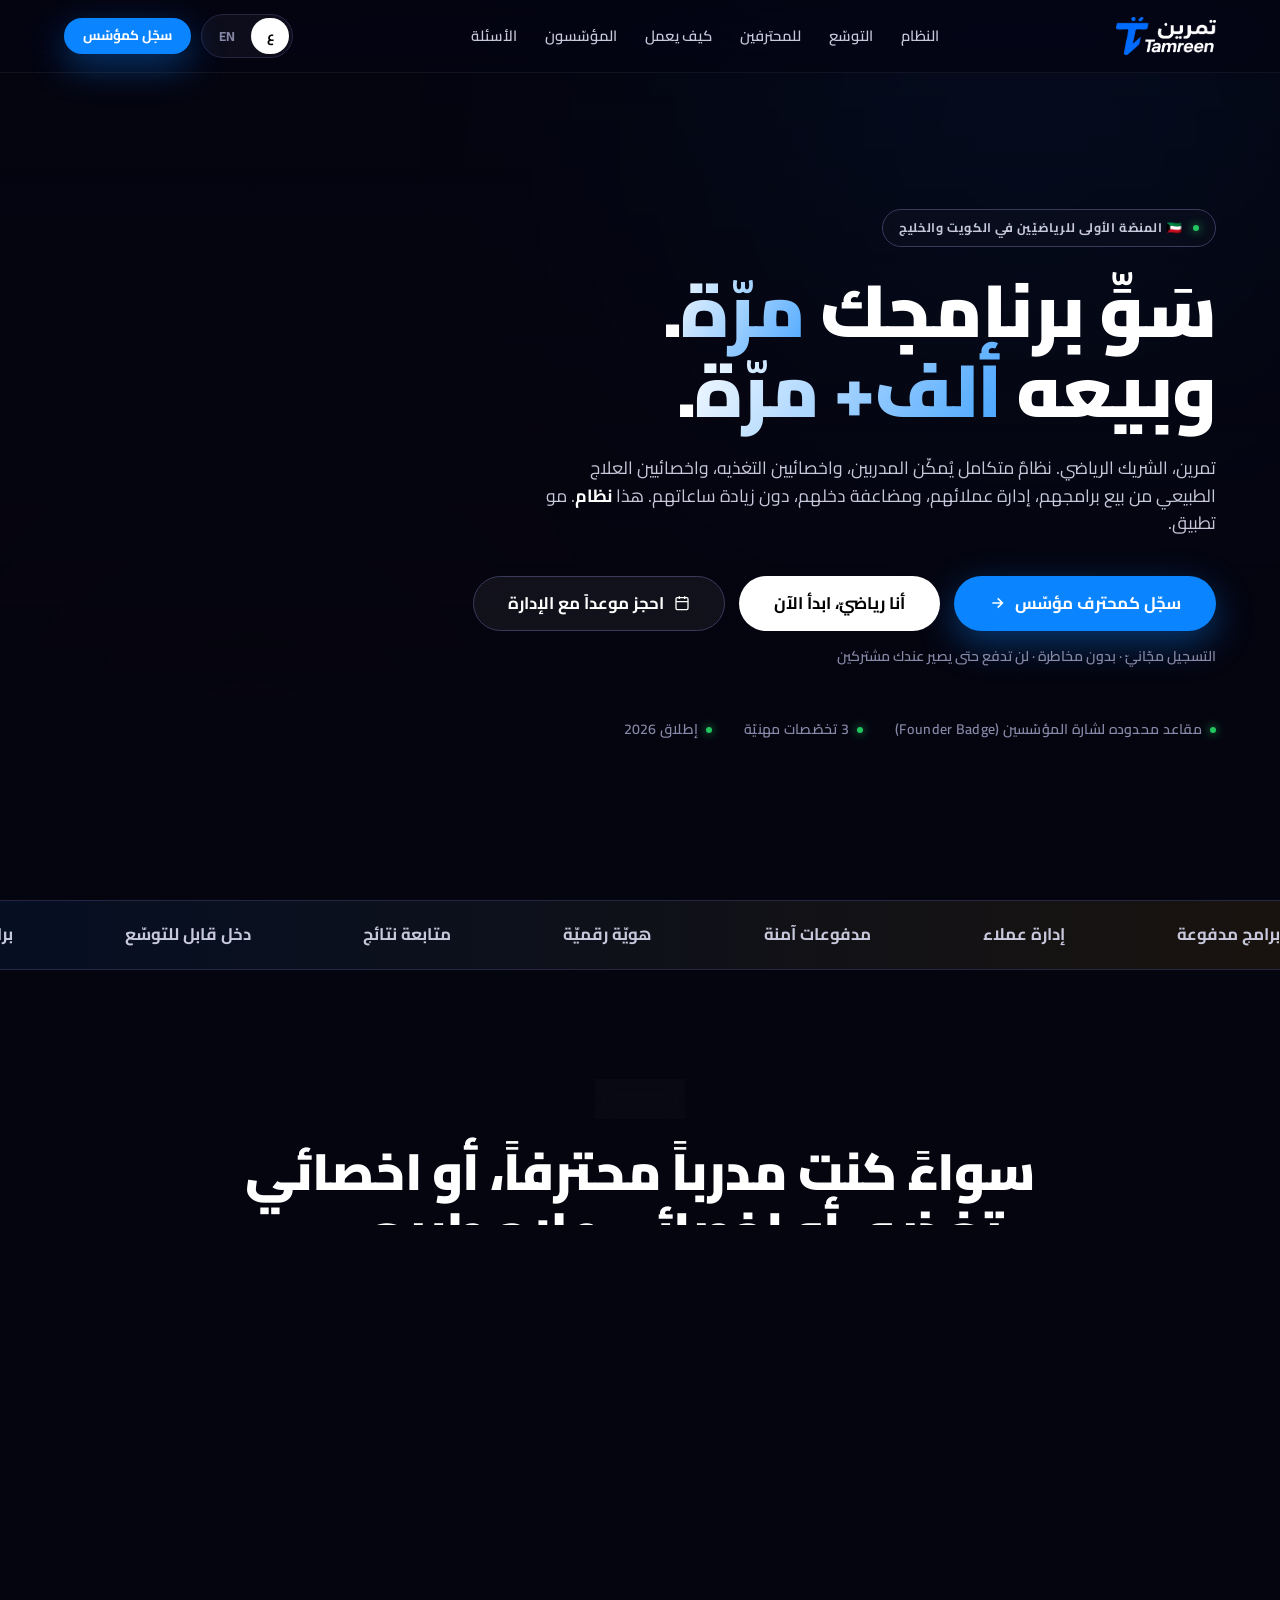
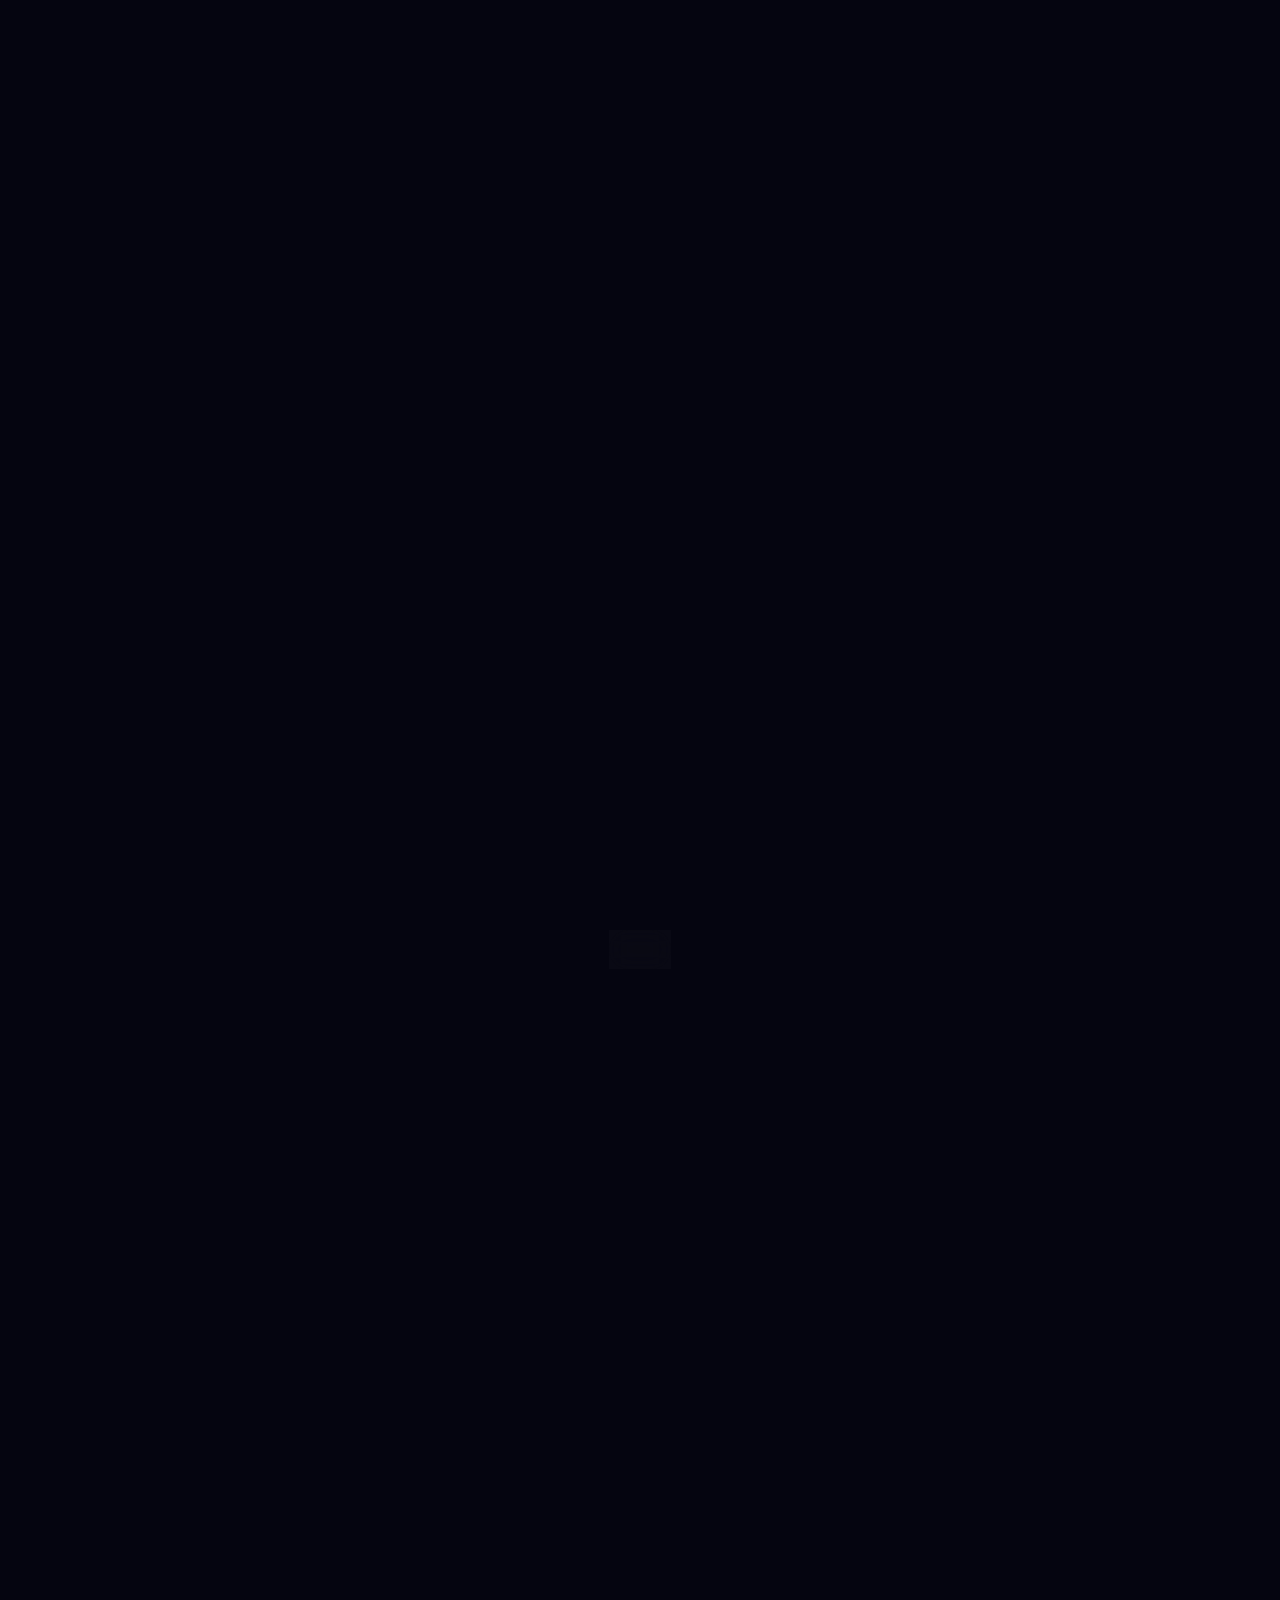
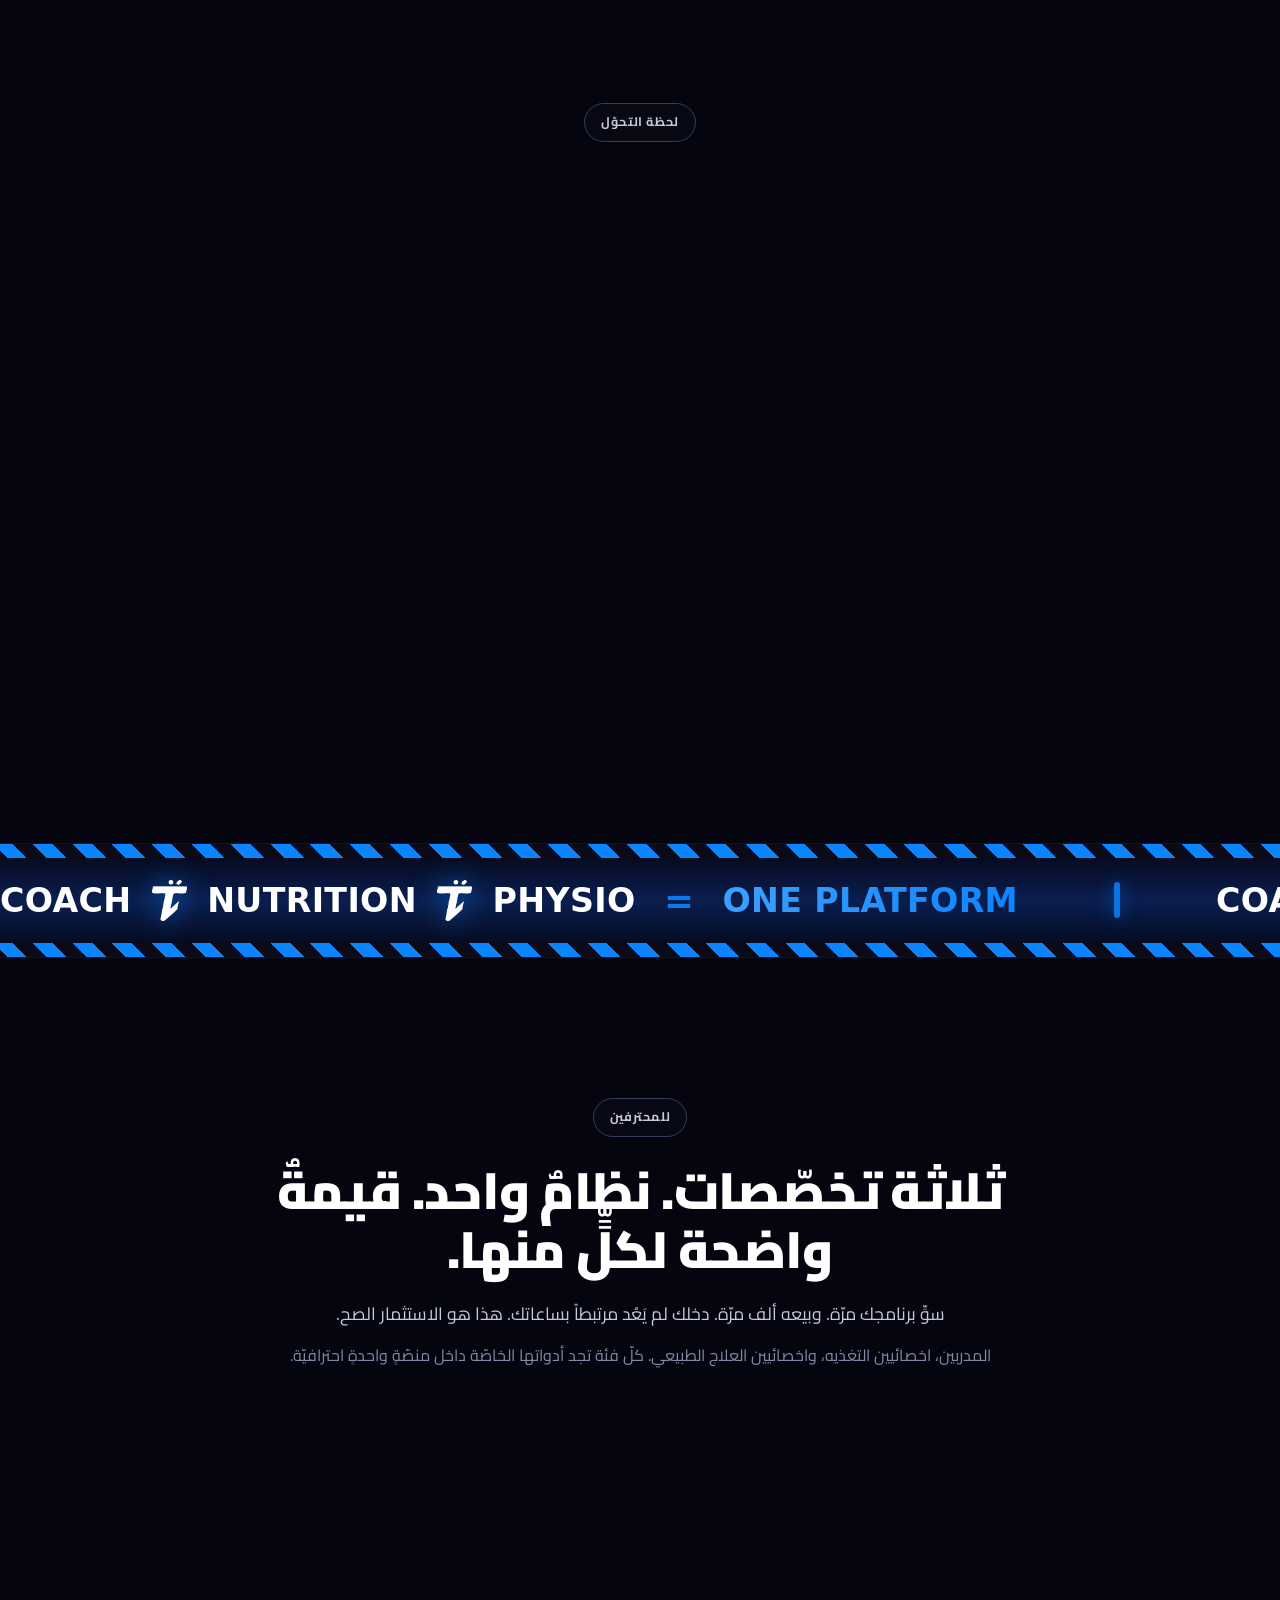
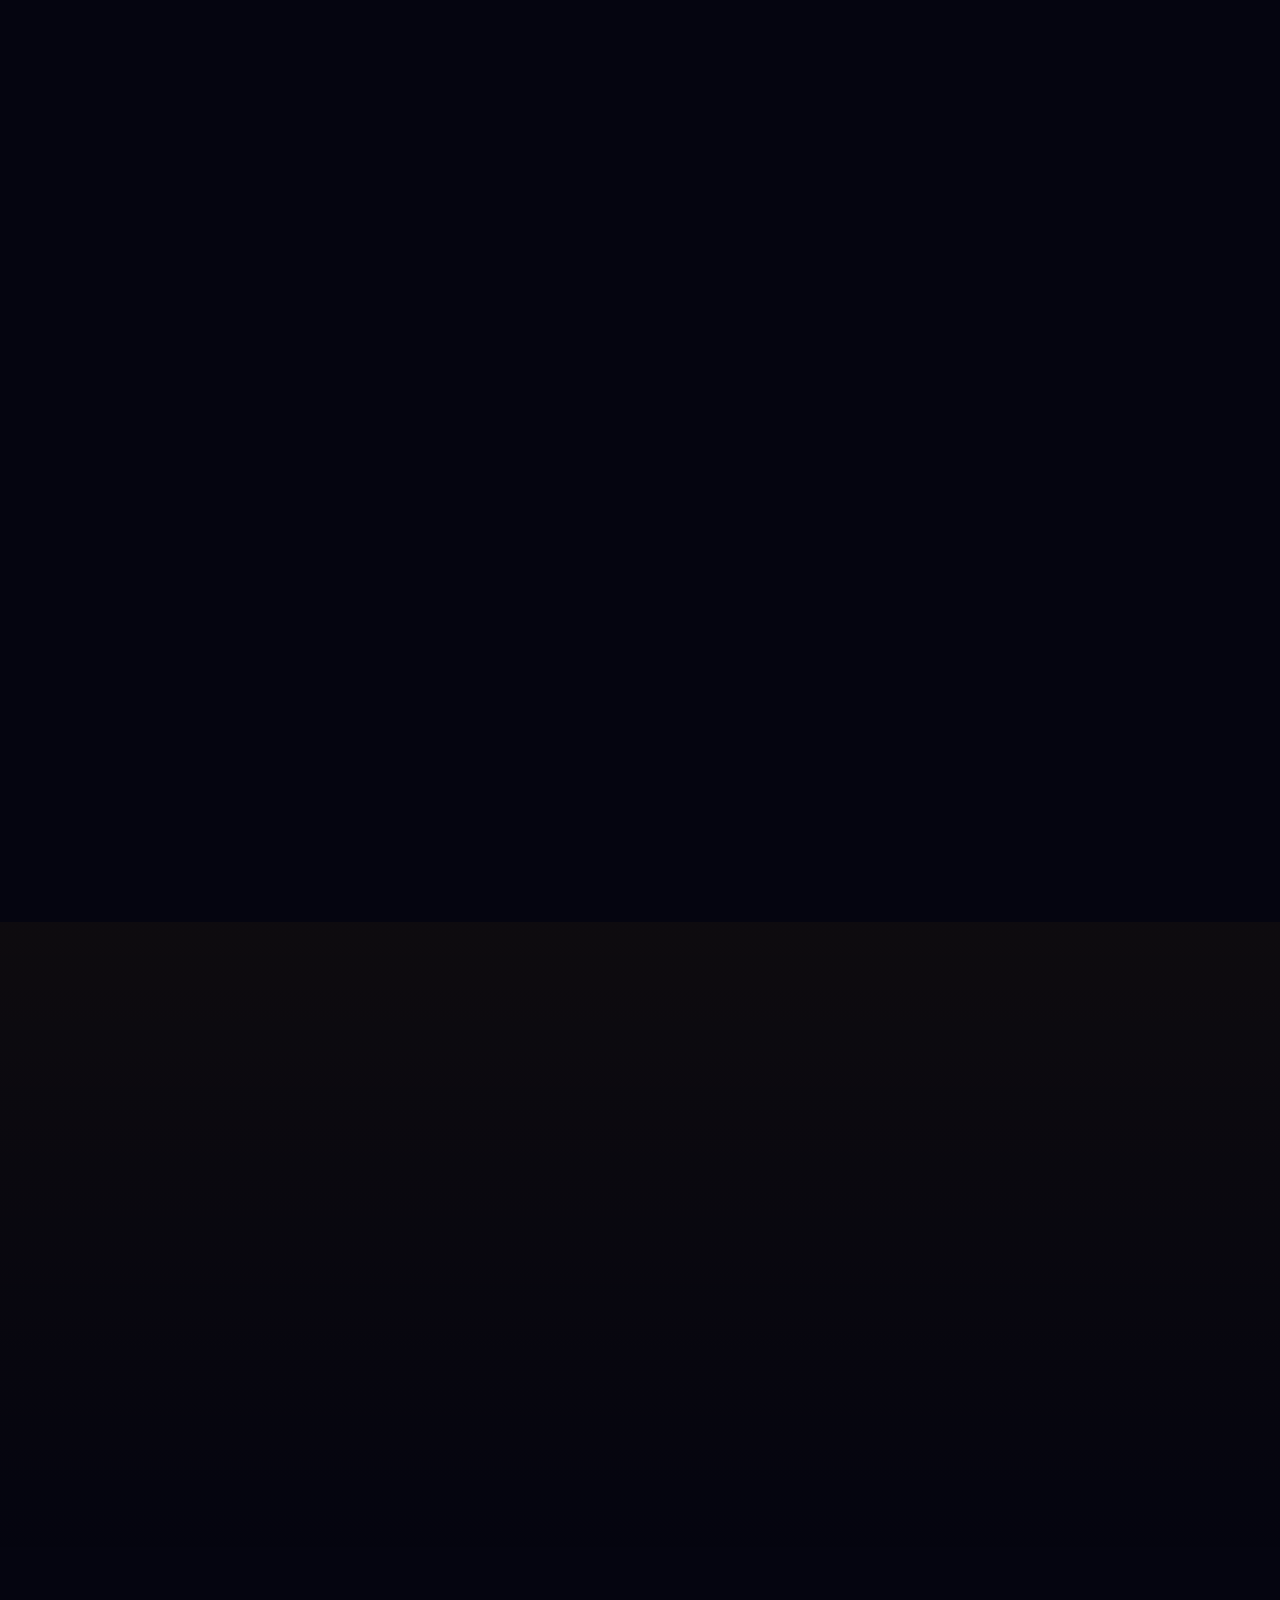
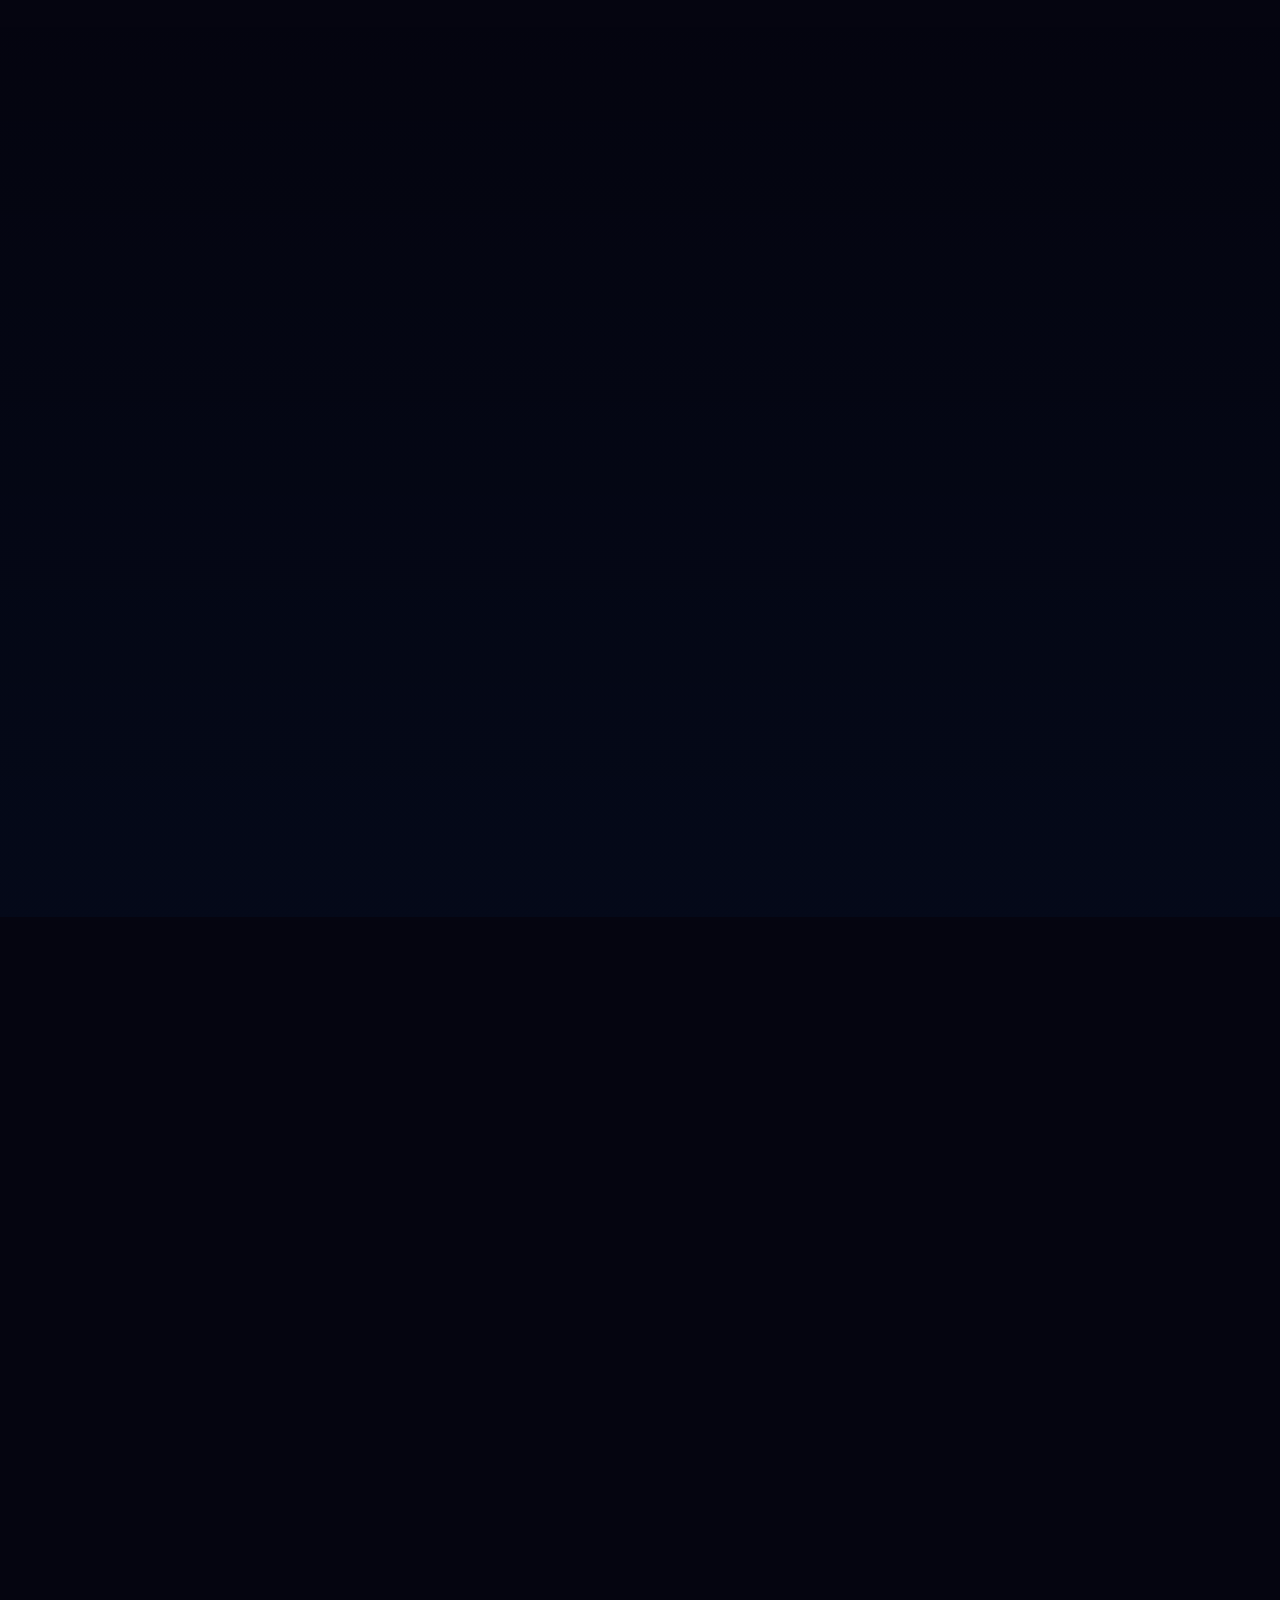
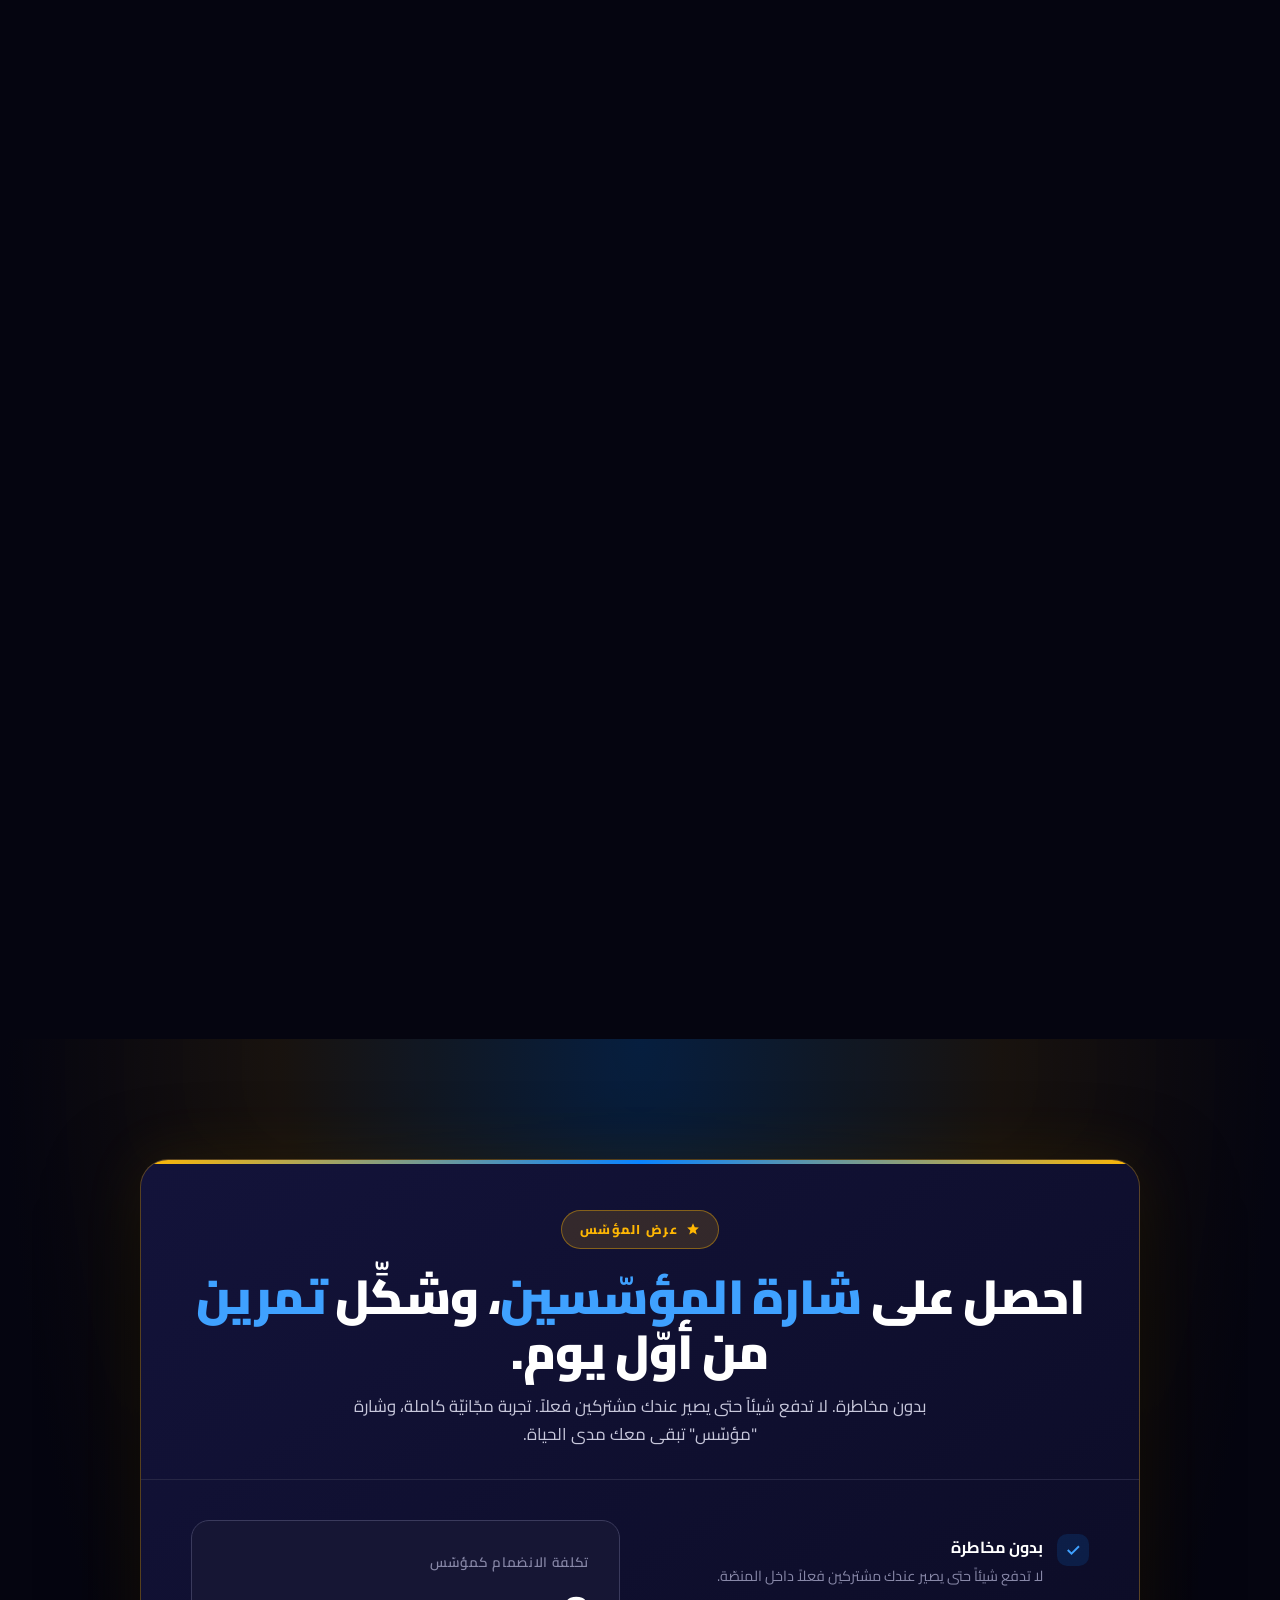
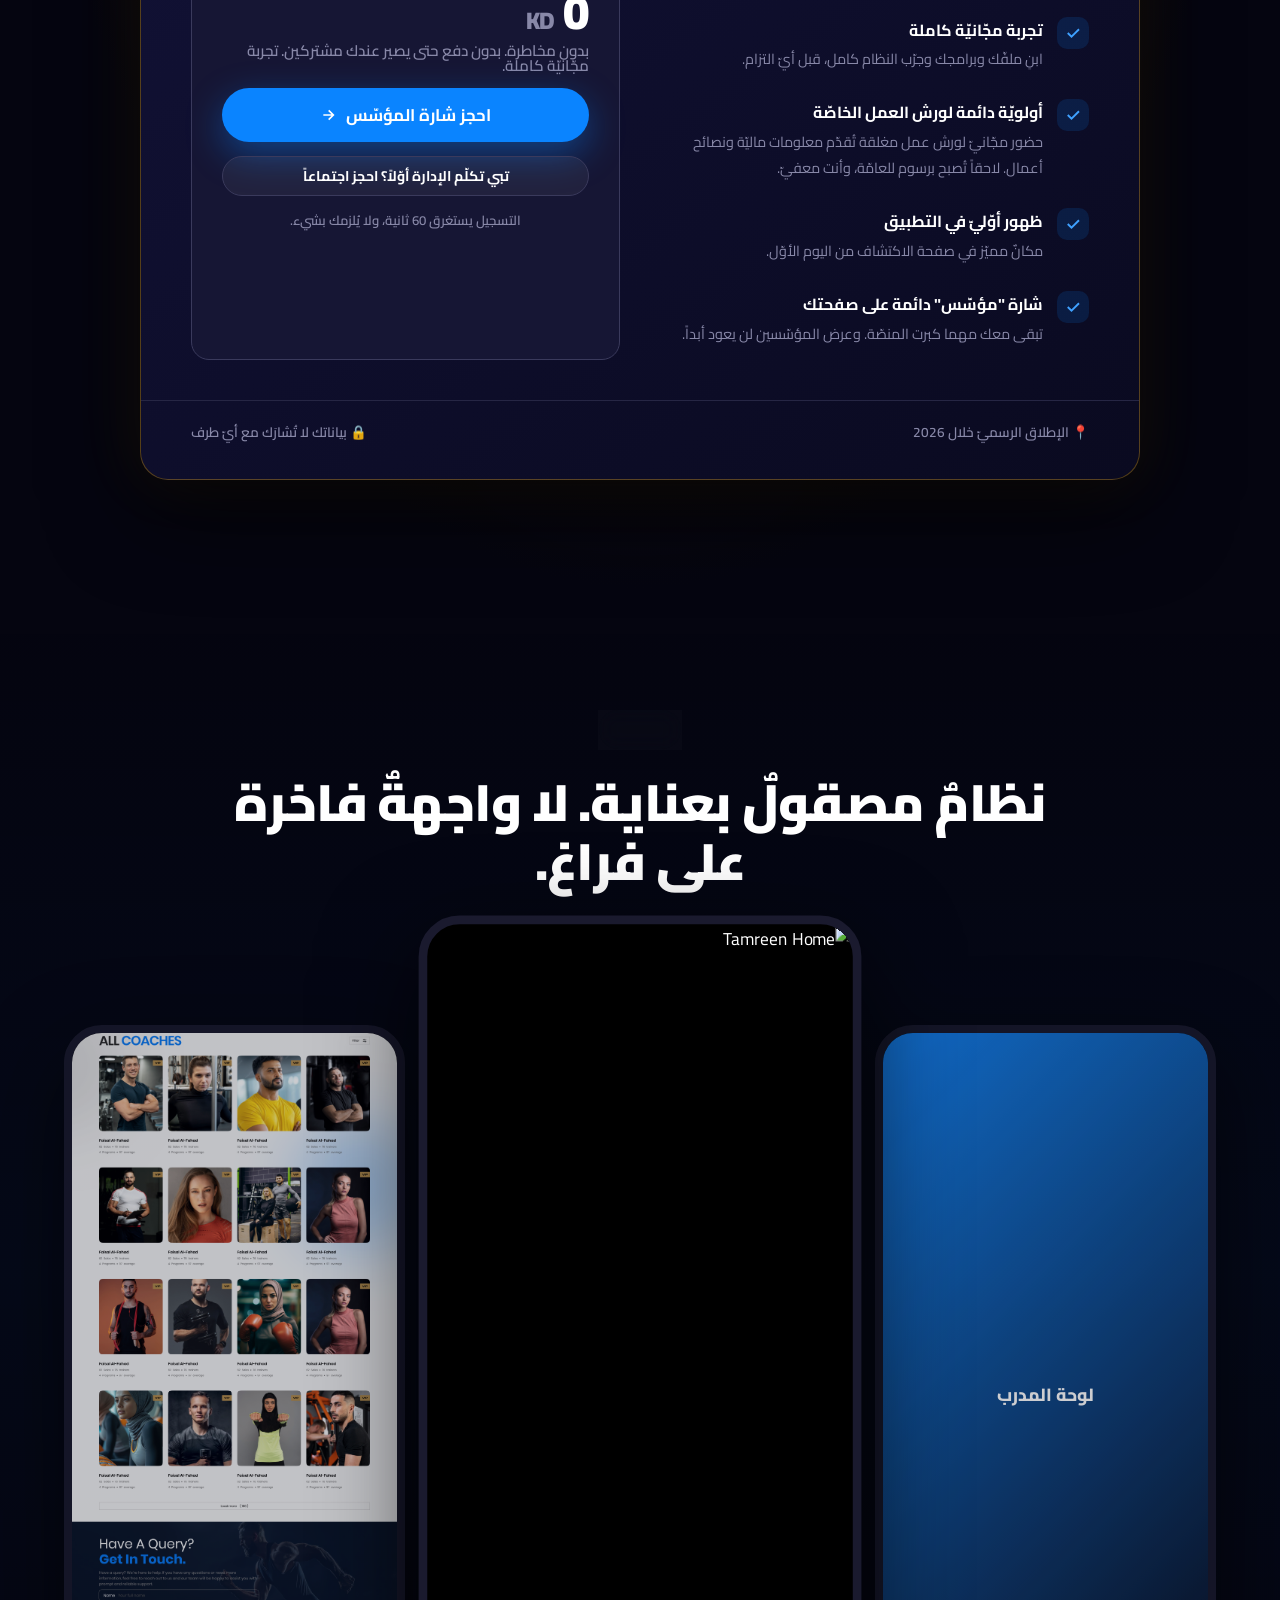
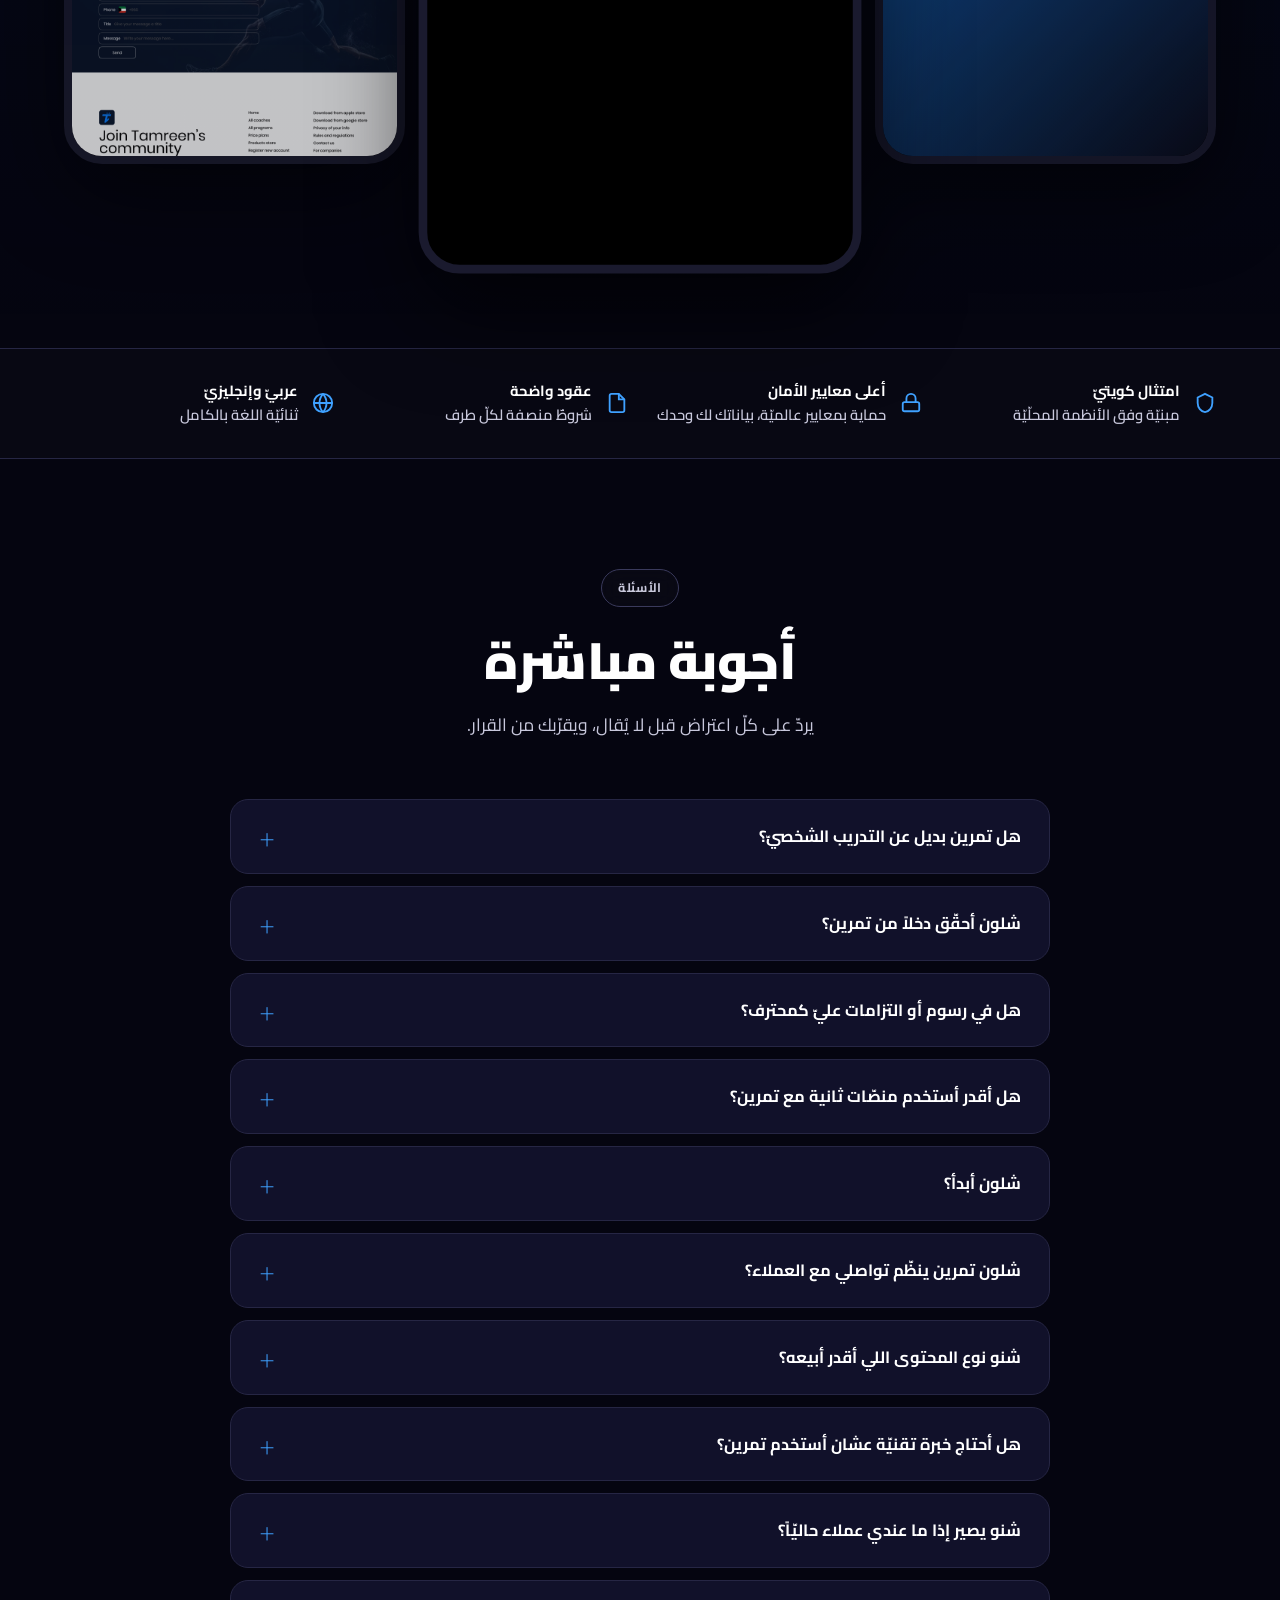
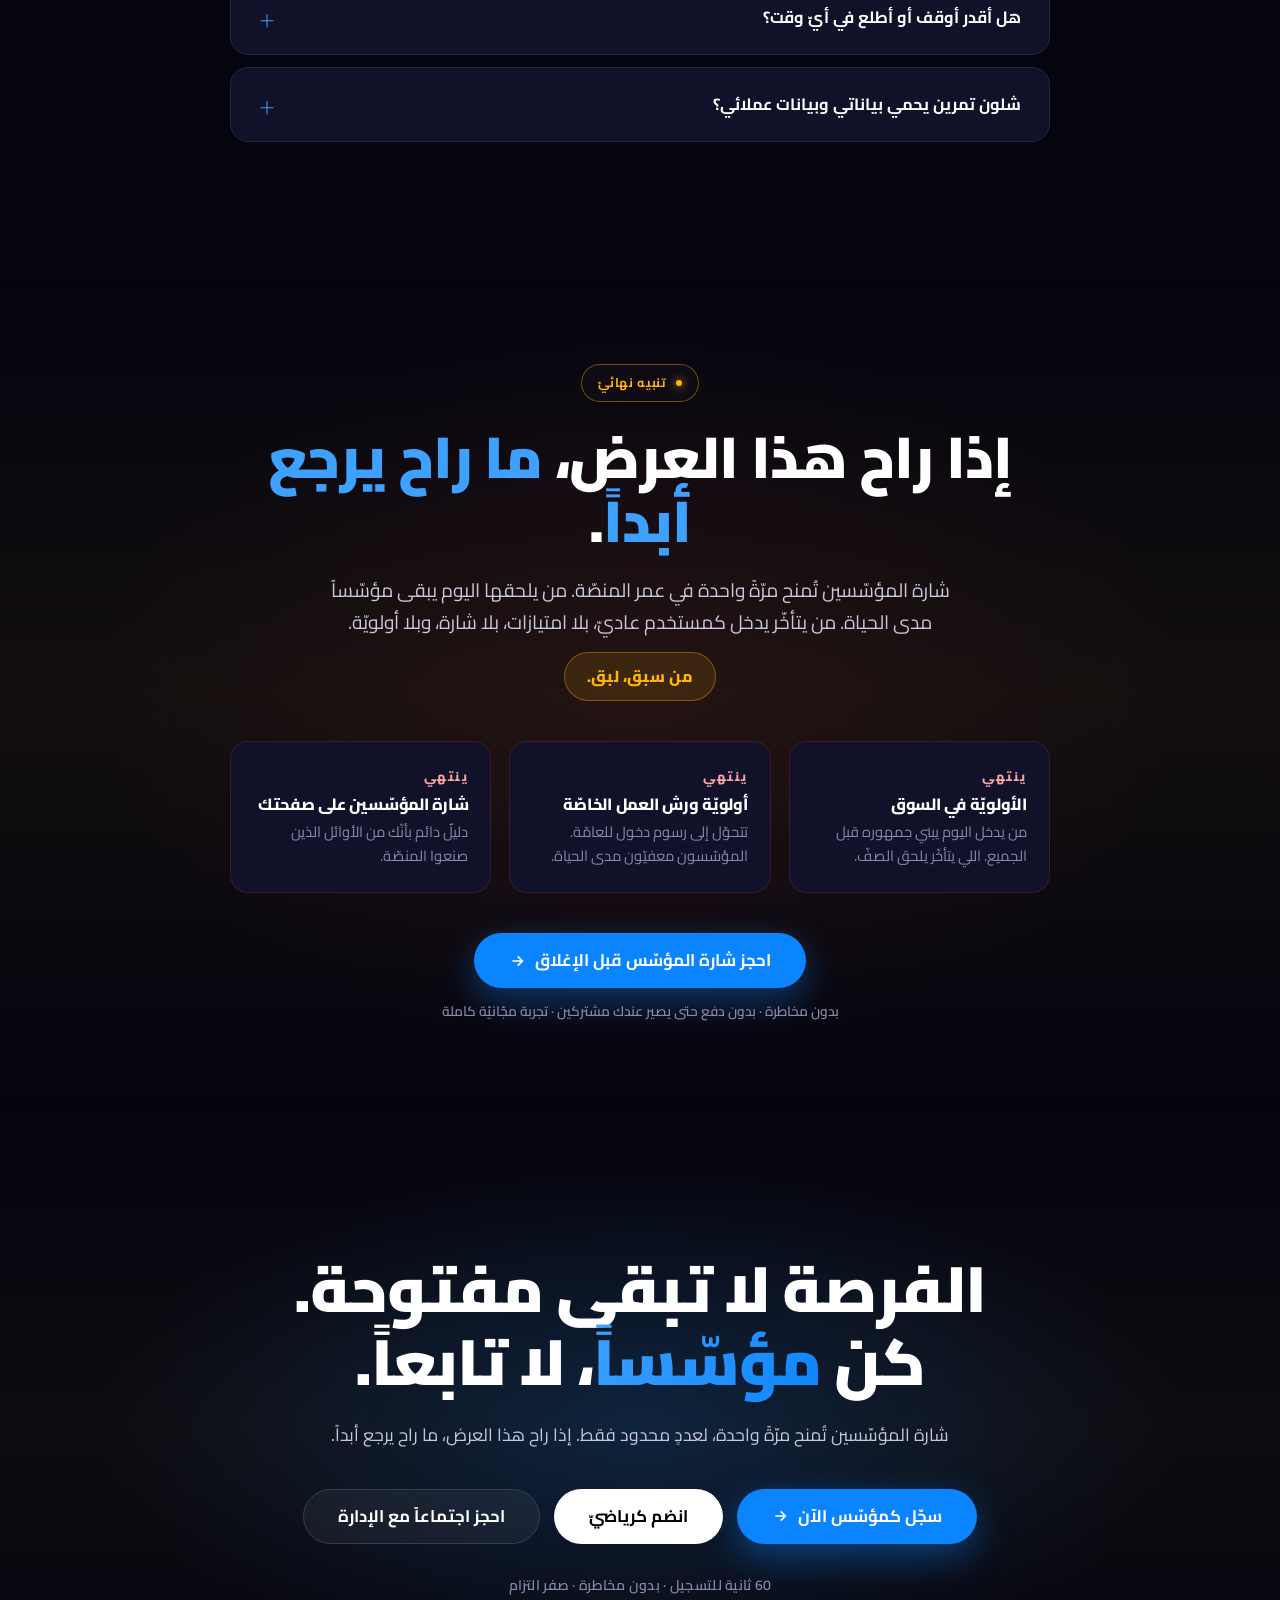
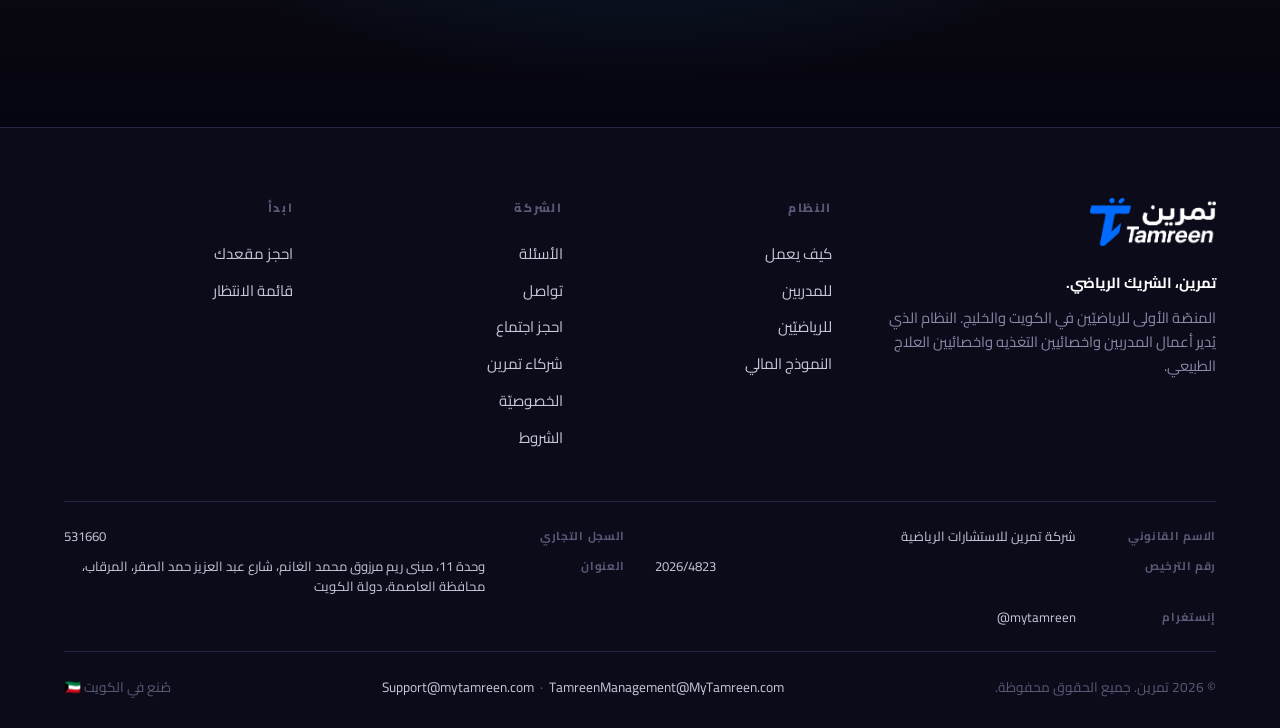
==== commit 301087cf: "Add brand equation strap (blue warning-tape) before provider categories Ports the Partners "equation" ====
--- a/index.html
+++ b/index.html
@@ -938,6 +938,23 @@
   .nav,.sticky-cta,.bg-atmos,.hero-video,.nav-drawer{display:none !important}
   body{background:#fff;color:#000;padding-bottom:0}
 }
+
+/* ===== BRAND EQUATION STRAP (warning tape, blue) ===== */
+.eq-strap{position:relative; overflow:hidden; z-index:5; direction:ltr; background:linear-gradient(180deg,#050510 0%,#0A1E50 50%,#050510 100%); border-top:1px solid rgba(10,132,255,.14); border-bottom:1px solid rgba(10,132,255,.14)}
+.eq-stripes{height:14px; width:100%; background:repeating-linear-gradient(-135deg,#0A84FF 0 14px,#0a0a18 14px 28px)}
+.eq-track-wrap{padding:22px 0; overflow:hidden}
+.eq-track{display:flex; gap:96px; align-items:center; white-space:nowrap; width:max-content; animation:eqScroll 36s linear infinite; will-change:transform}
+.eq-track:hover{animation-play-state:paused}
+@keyframes eqScroll{from{transform:translateX(0)} to{transform:translateX(-50%)}}
+.eq-unit{display:inline-flex; align-items:center; gap:clamp(16px,1.6vw,26px); font-family:'Inter',system-ui,sans-serif; flex-shrink:0}
+.eq-word{font-size:clamp(1.4rem,2.6vw,2.4rem); font-weight:900; color:#fff; letter-spacing:.01em; line-height:1; text-transform:uppercase}
+.eq-mark{height:clamp(30px,3.2vw,44px); width:auto; filter:drop-shadow(0 0 14px rgba(10,132,255,.7)); animation:eqMark 2.6s ease-in-out infinite; flex-shrink:0}
+.eq-mark:nth-of-type(2){animation-delay:.5s}
+@keyframes eqMark{0%,100%{transform:translateY(0); filter:drop-shadow(0 0 10px rgba(10,132,255,.55))} 50%{transform:translateY(-3px); filter:drop-shadow(0 0 22px rgba(10,132,255,1))}}
+.eq-eq{font-size:clamp(1.6rem,2.8vw,2.6rem); font-weight:900; color:#0A84FF; margin:0 8px; line-height:1; opacity:.9}
+.eq-accent{background:linear-gradient(120deg,#3FA1FF 0%,#0A84FF 100%); -webkit-background-clip:text; background-clip:text; -webkit-text-fill-color:transparent}
+.eq-sep{display:inline-block; width:6px; height:36px; border-radius:3px; background:#0A84FF; box-shadow:0 0 18px rgba(10,132,255,.7); flex-shrink:0; opacity:.85}
+@media (prefers-reduced-motion:reduce){.eq-track{animation:none} .eq-mark{animation:none}}
 </style>
 </head>
 <body>
@@ -1224,6 +1241,20 @@
     </div>
   </div>
 </section>
+
+<!-- ============ EQUATION STRAP (warning tape) ============ -->
+<div class="eq-strap" aria-hidden="true">
+  <div class="eq-stripes"></div>
+  <div class="eq-track-wrap"><div class="eq-track">
+    <span class="eq-unit"><span class="eq-word">COACH</span><img class="eq-mark" src="assets/symbol.png" alt=""/><span class="eq-word">NUTRITION</span><img class="eq-mark" src="assets/symbol.png" alt=""/><span class="eq-word">PHYSIO</span><span class="eq-eq">=</span><span class="eq-word eq-accent">ONE&nbsp;PLATFORM</span></span><span class="eq-sep"></span>
+    <span class="eq-unit"><span class="eq-word">COACH</span><img class="eq-mark" src="assets/symbol.png" alt=""/><span class="eq-word">NUTRITION</span><img class="eq-mark" src="assets/symbol.png" alt=""/><span class="eq-word">PHYSIO</span><span class="eq-eq">=</span><span class="eq-word eq-accent">ONE&nbsp;PLATFORM</span></span><span class="eq-sep"></span>
+    <span class="eq-unit"><span class="eq-word">COACH</span><img class="eq-mark" src="assets/symbol.png" alt=""/><span class="eq-word">NUTRITION</span><img class="eq-mark" src="assets/symbol.png" alt=""/><span class="eq-word">PHYSIO</span><span class="eq-eq">=</span><span class="eq-word eq-accent">ONE&nbsp;PLATFORM</span></span><span class="eq-sep"></span>
+    <span class="eq-unit"><span class="eq-word">COACH</span><img class="eq-mark" src="assets/symbol.png" alt=""/><span class="eq-word">NUTRITION</span><img class="eq-mark" src="assets/symbol.png" alt=""/><span class="eq-word">PHYSIO</span><span class="eq-eq">=</span><span class="eq-word eq-accent">ONE&nbsp;PLATFORM</span></span><span class="eq-sep"></span>
+    <span class="eq-unit"><span class="eq-word">COACH</span><img class="eq-mark" src="assets/symbol.png" alt=""/><span class="eq-word">NUTRITION</span><img class="eq-mark" src="assets/symbol.png" alt=""/><span class="eq-word">PHYSIO</span><span class="eq-eq">=</span><span class="eq-word eq-accent">ONE&nbsp;PLATFORM</span></span><span class="eq-sep"></span>
+    <span class="eq-unit"><span class="eq-word">COACH</span><img class="eq-mark" src="assets/symbol.png" alt=""/><span class="eq-word">NUTRITION</span><img class="eq-mark" src="assets/symbol.png" alt=""/><span class="eq-word">PHYSIO</span><span class="eq-eq">=</span><span class="eq-word eq-accent">ONE&nbsp;PLATFORM</span></span><span class="eq-sep"></span>
+  </div></div>
+  <div class="eq-stripes"></div>
+</div>
 
 <!-- ============ FOR PROVIDERS (3 EQUAL) ============ -->
 <section id="providers" class="wide">
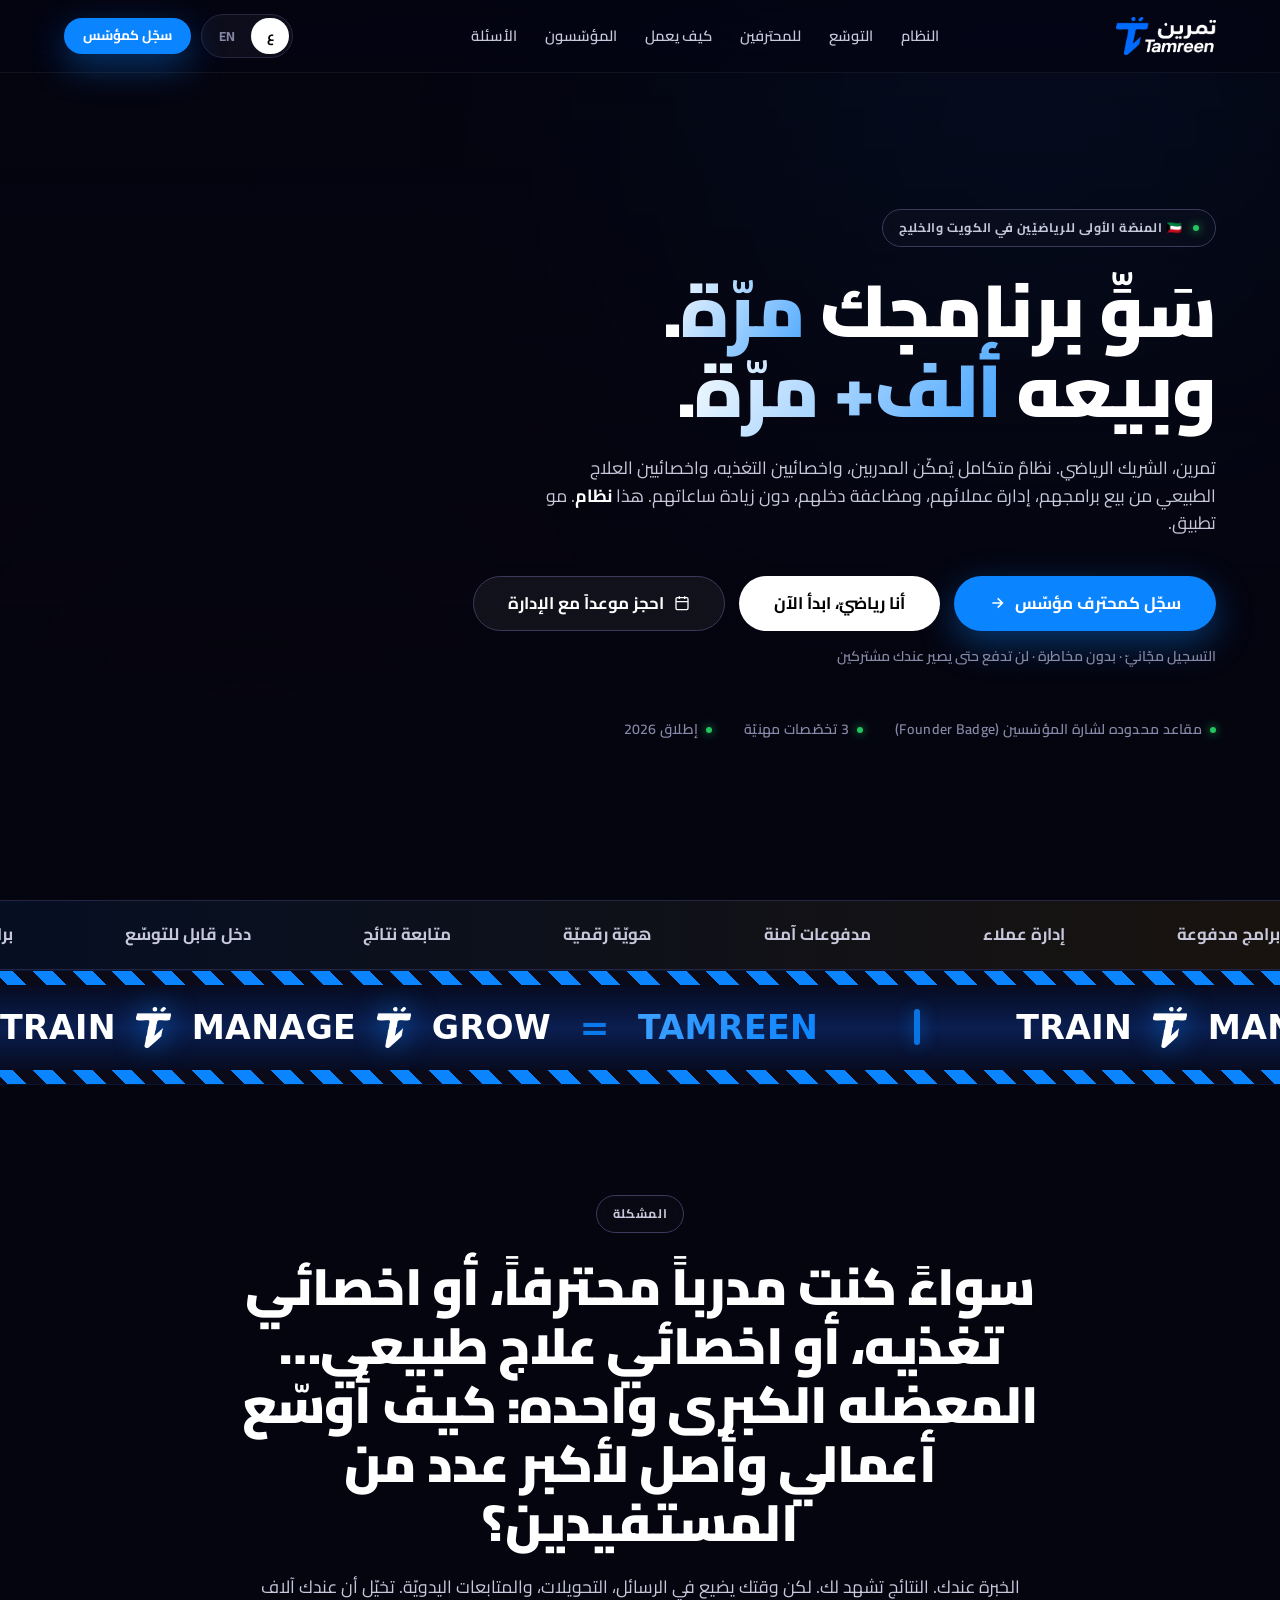
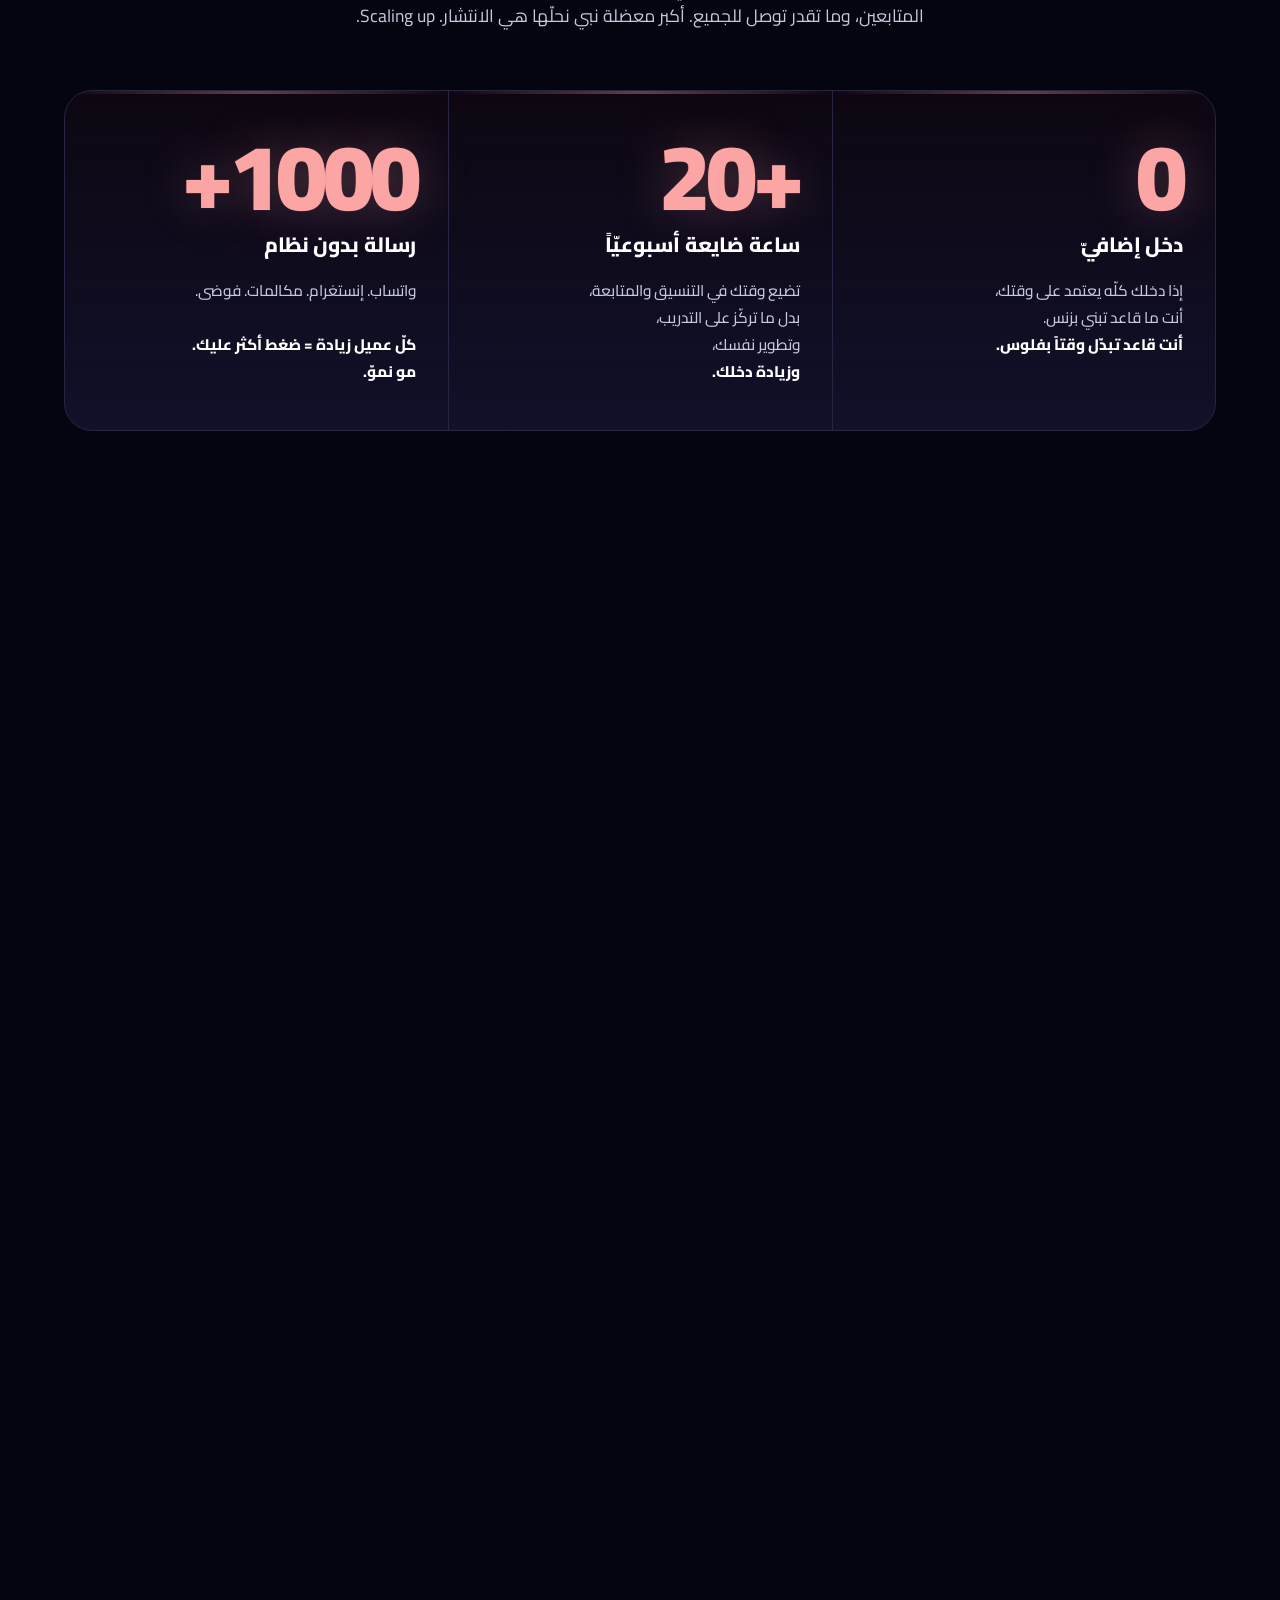
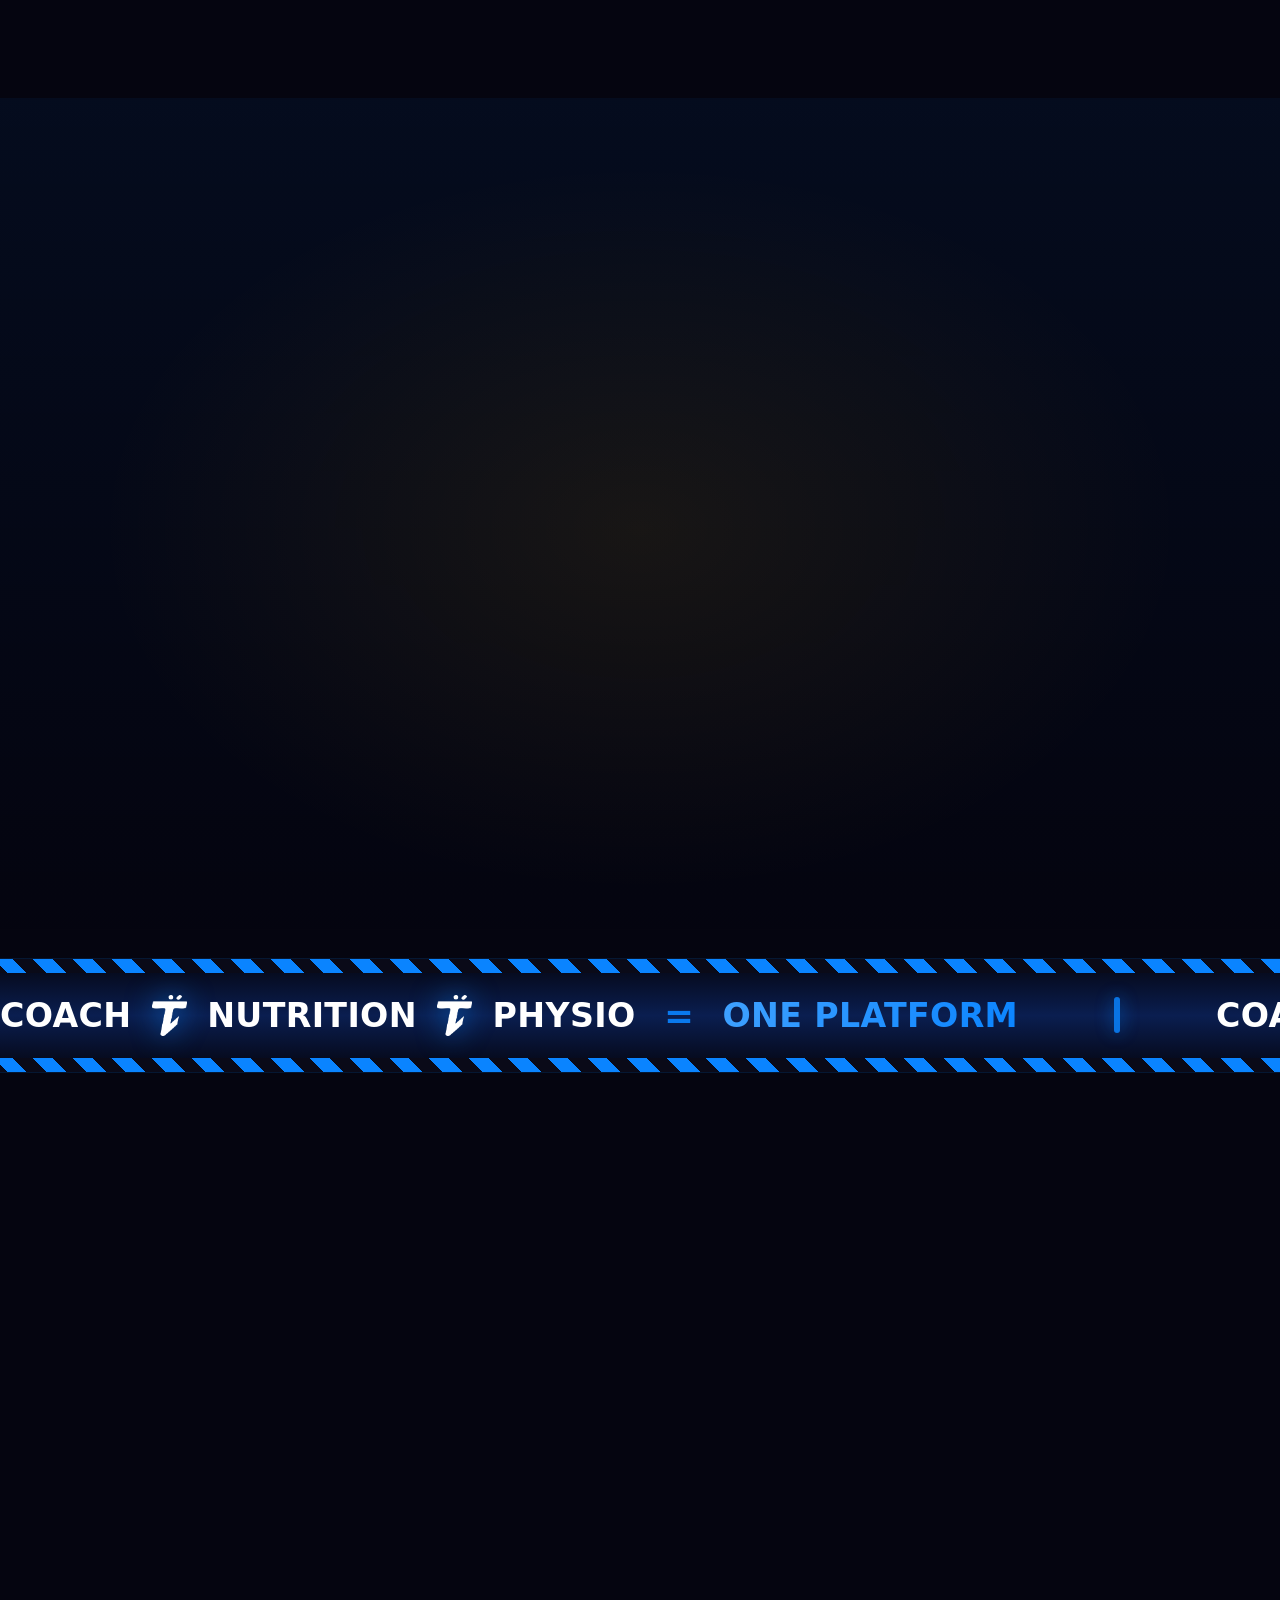
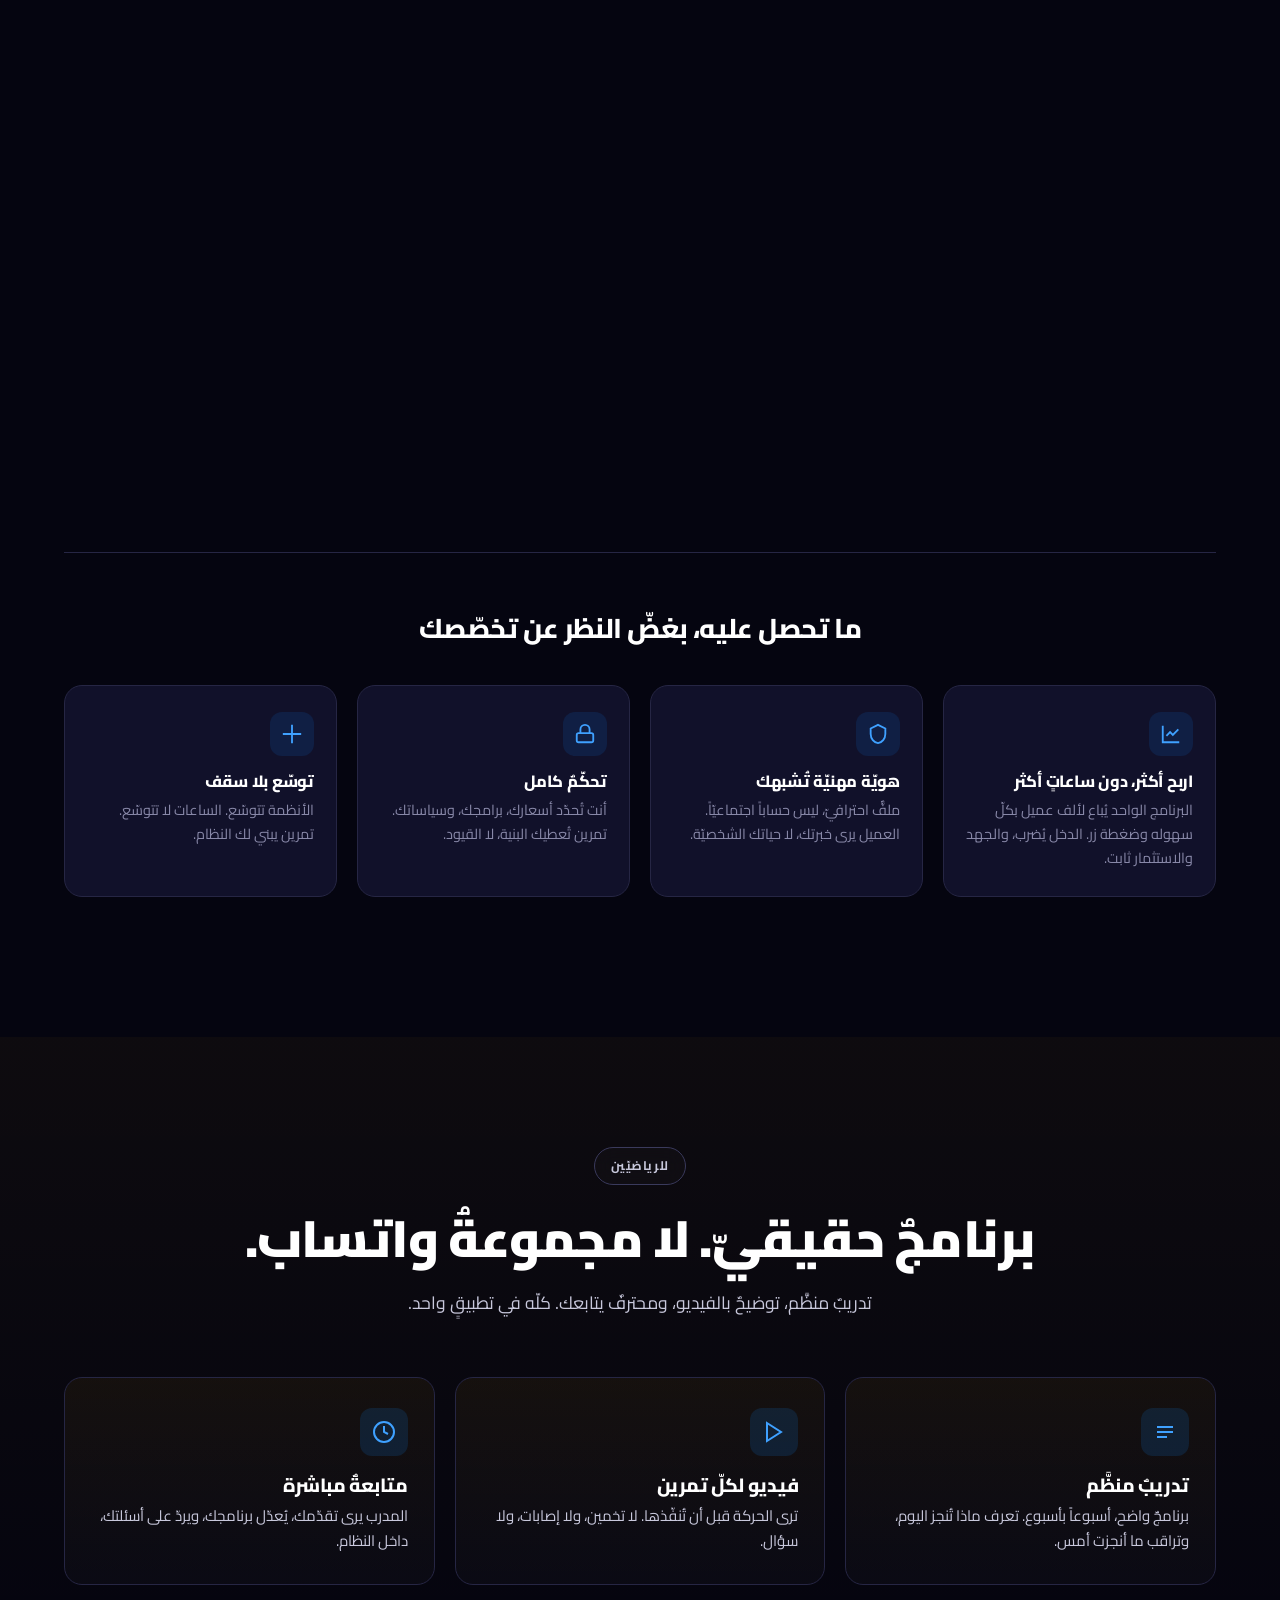
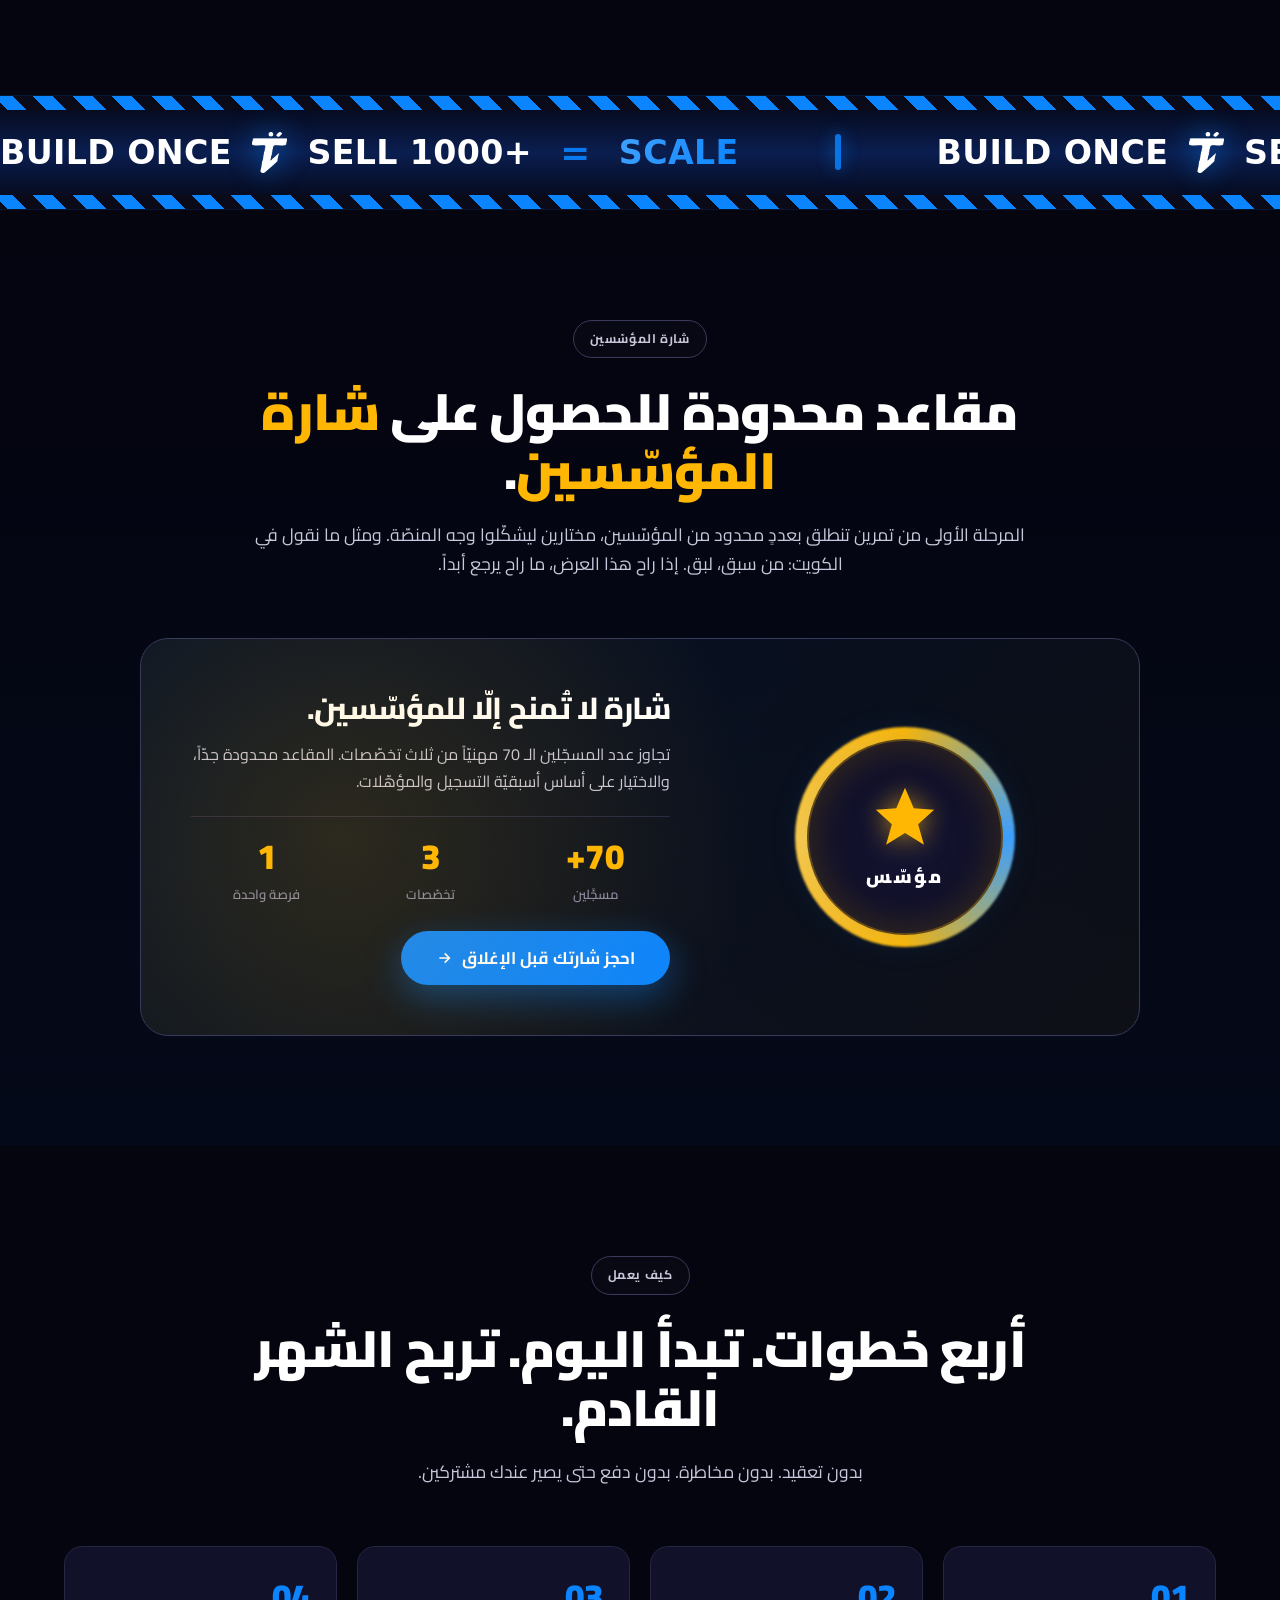
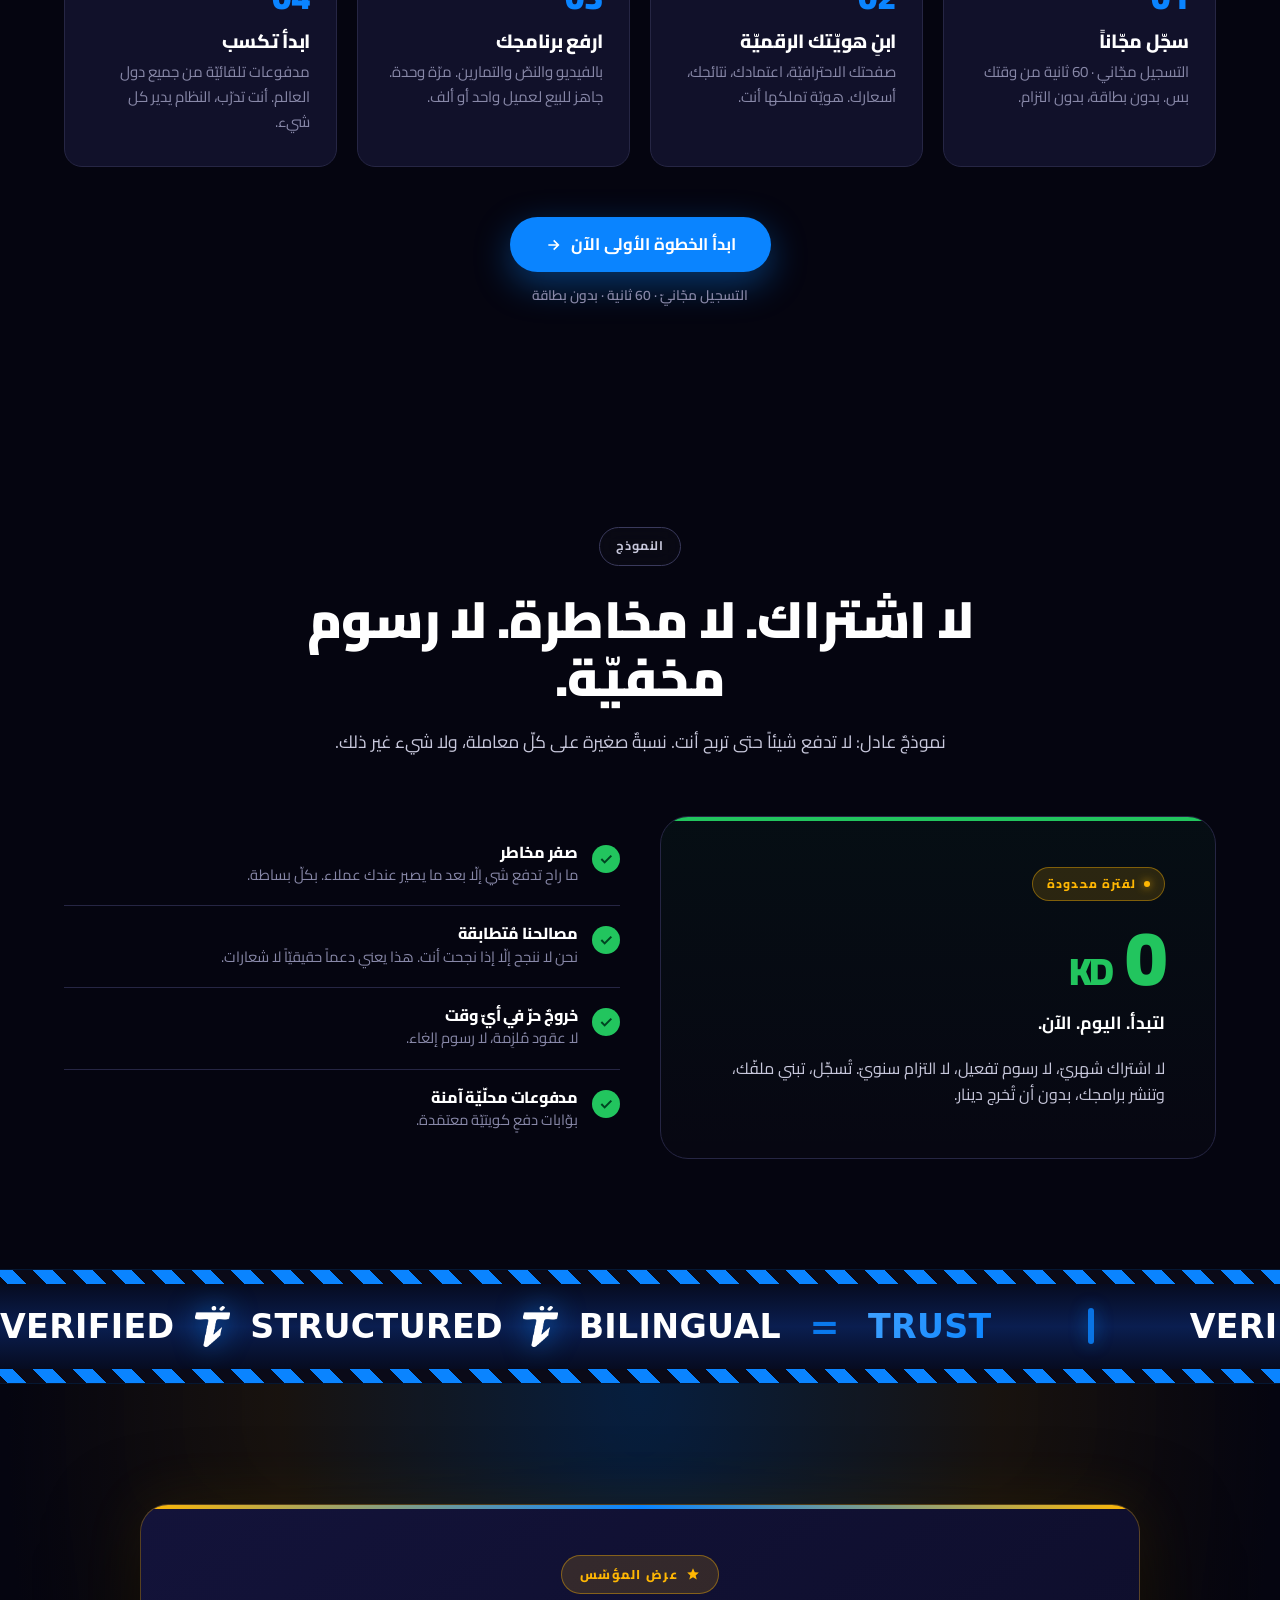
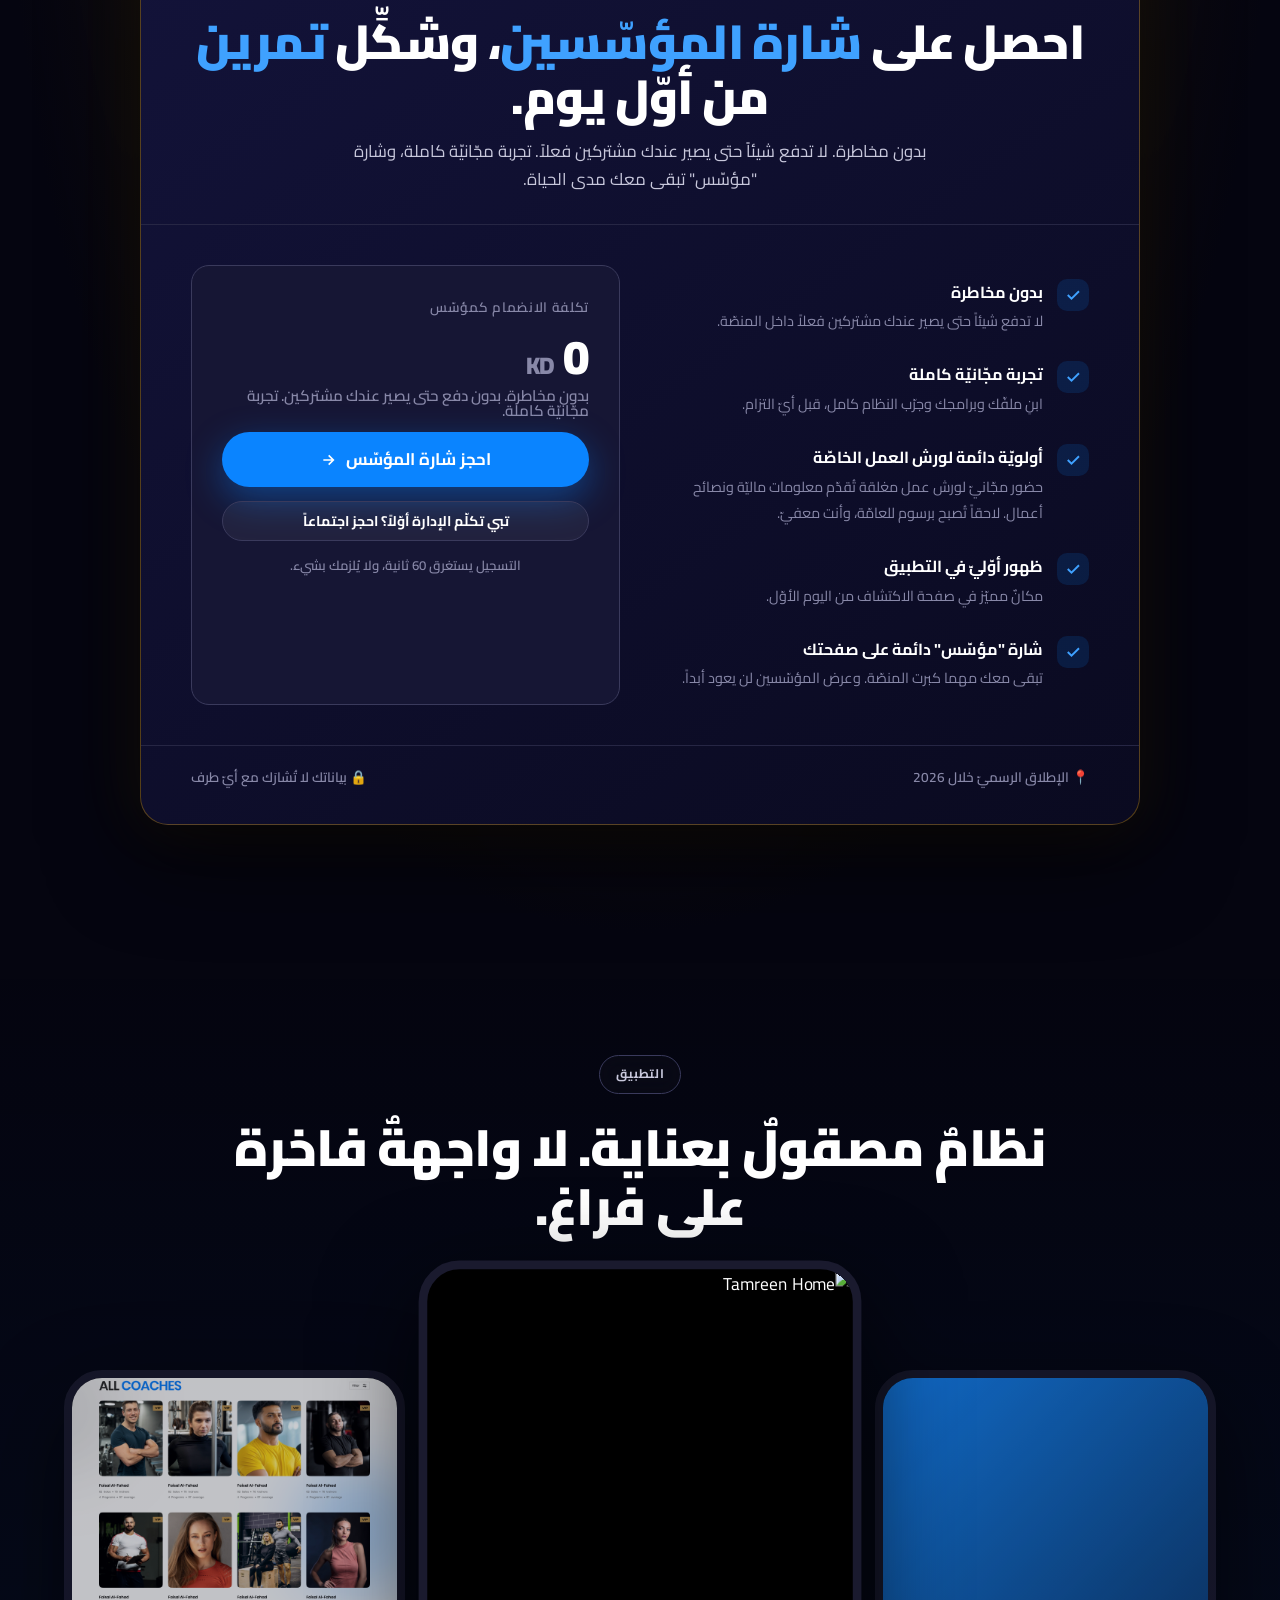
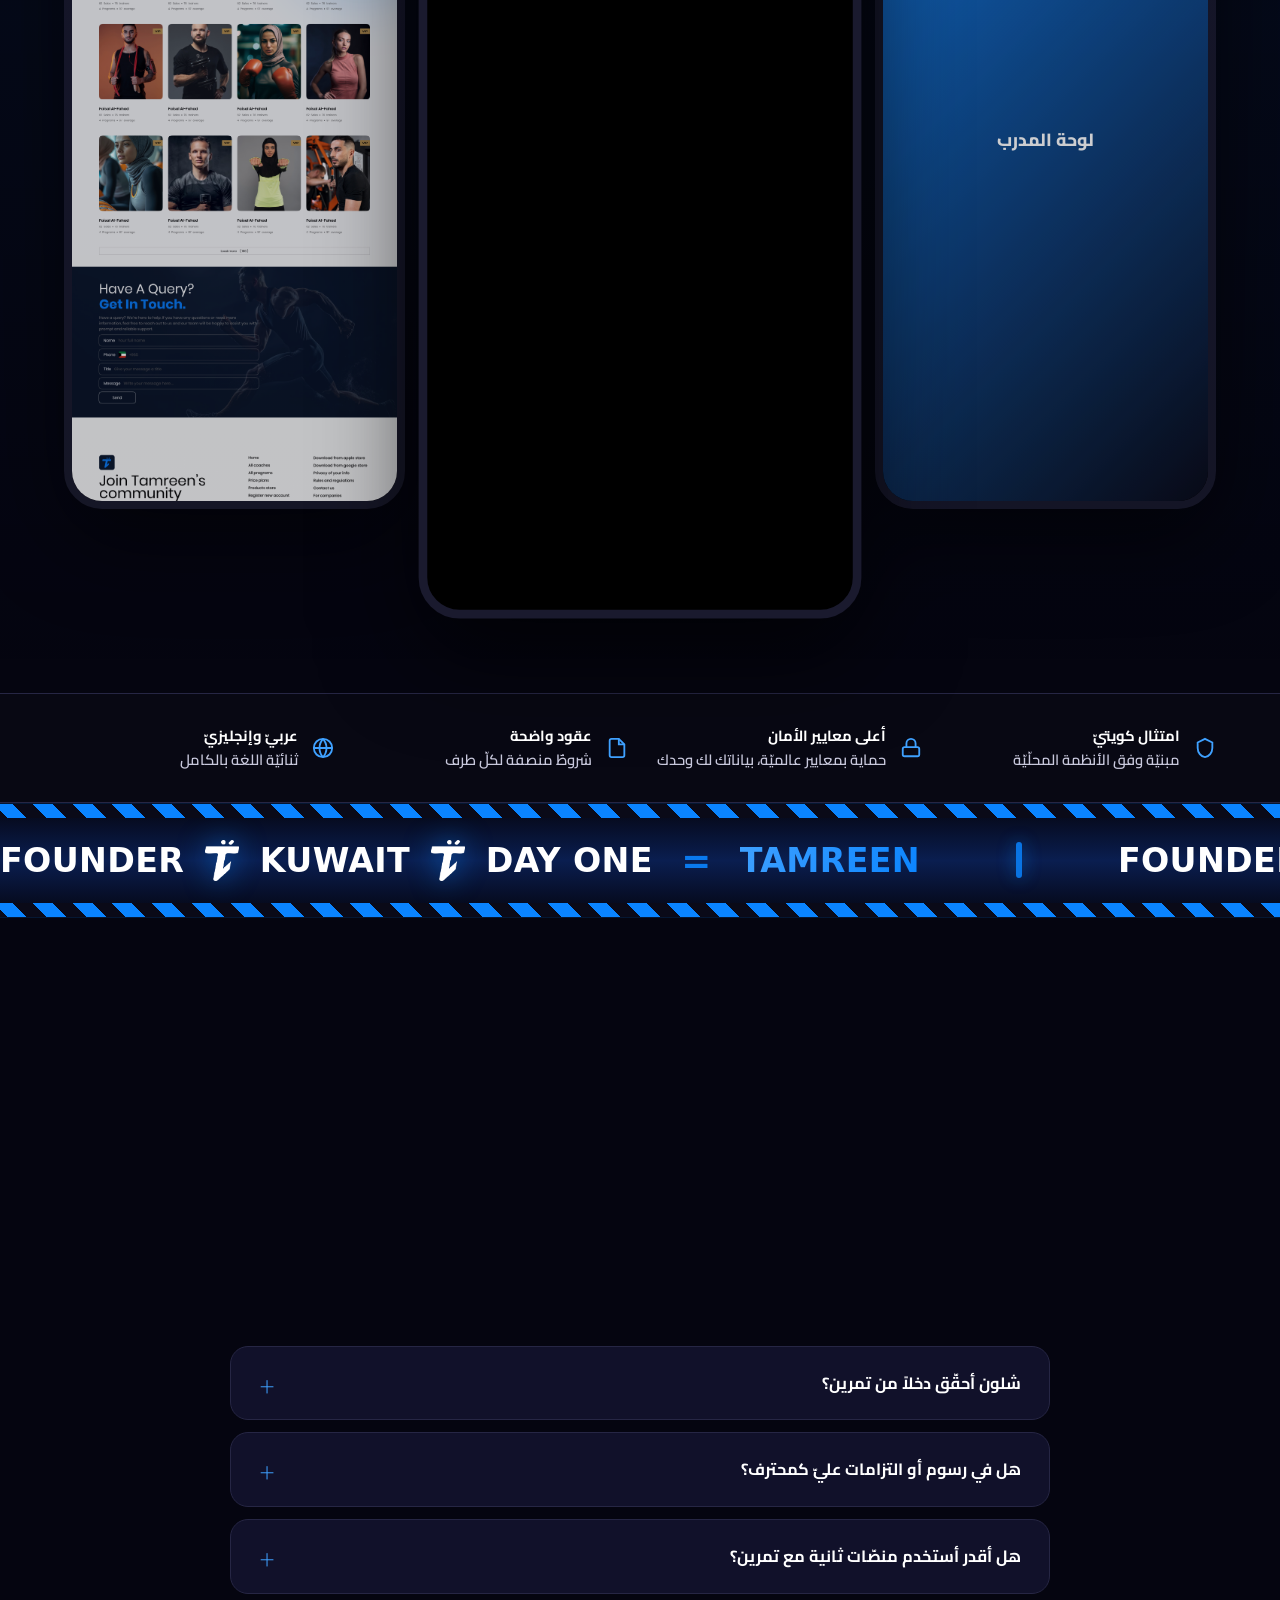
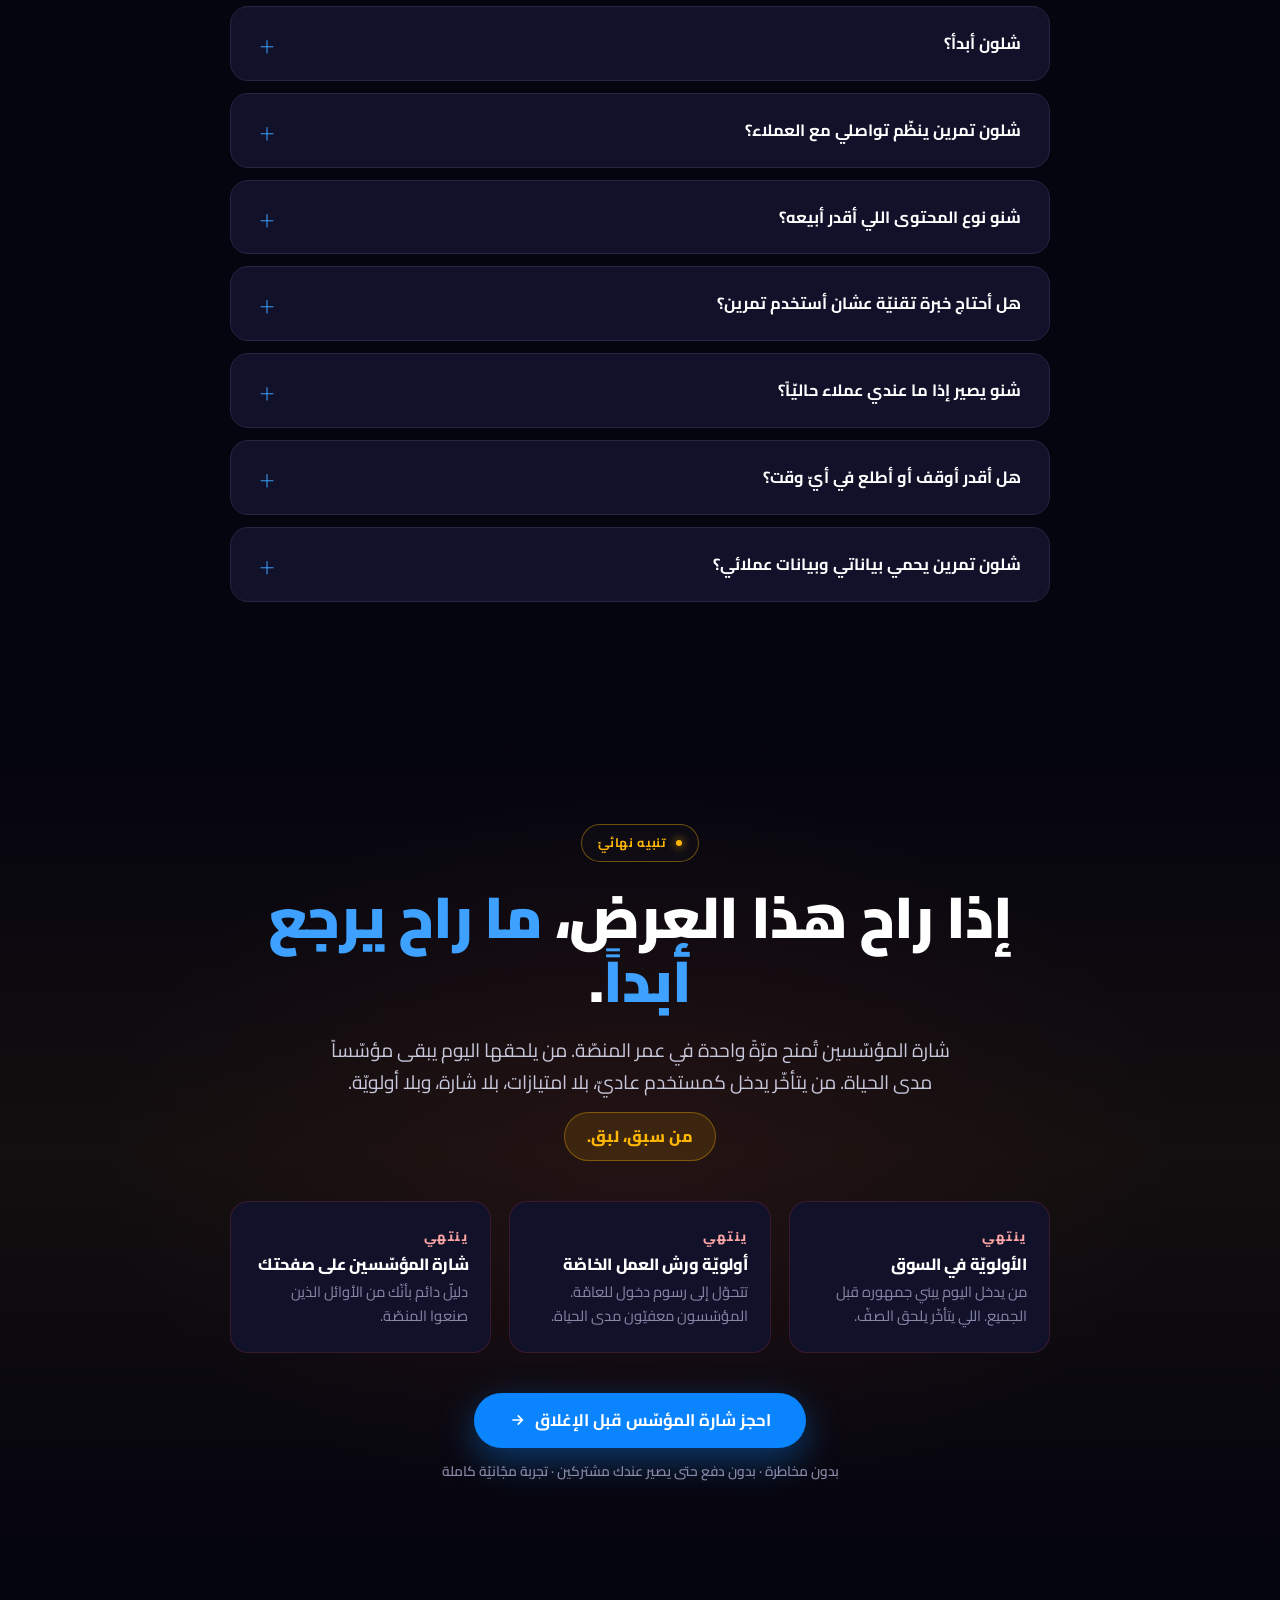
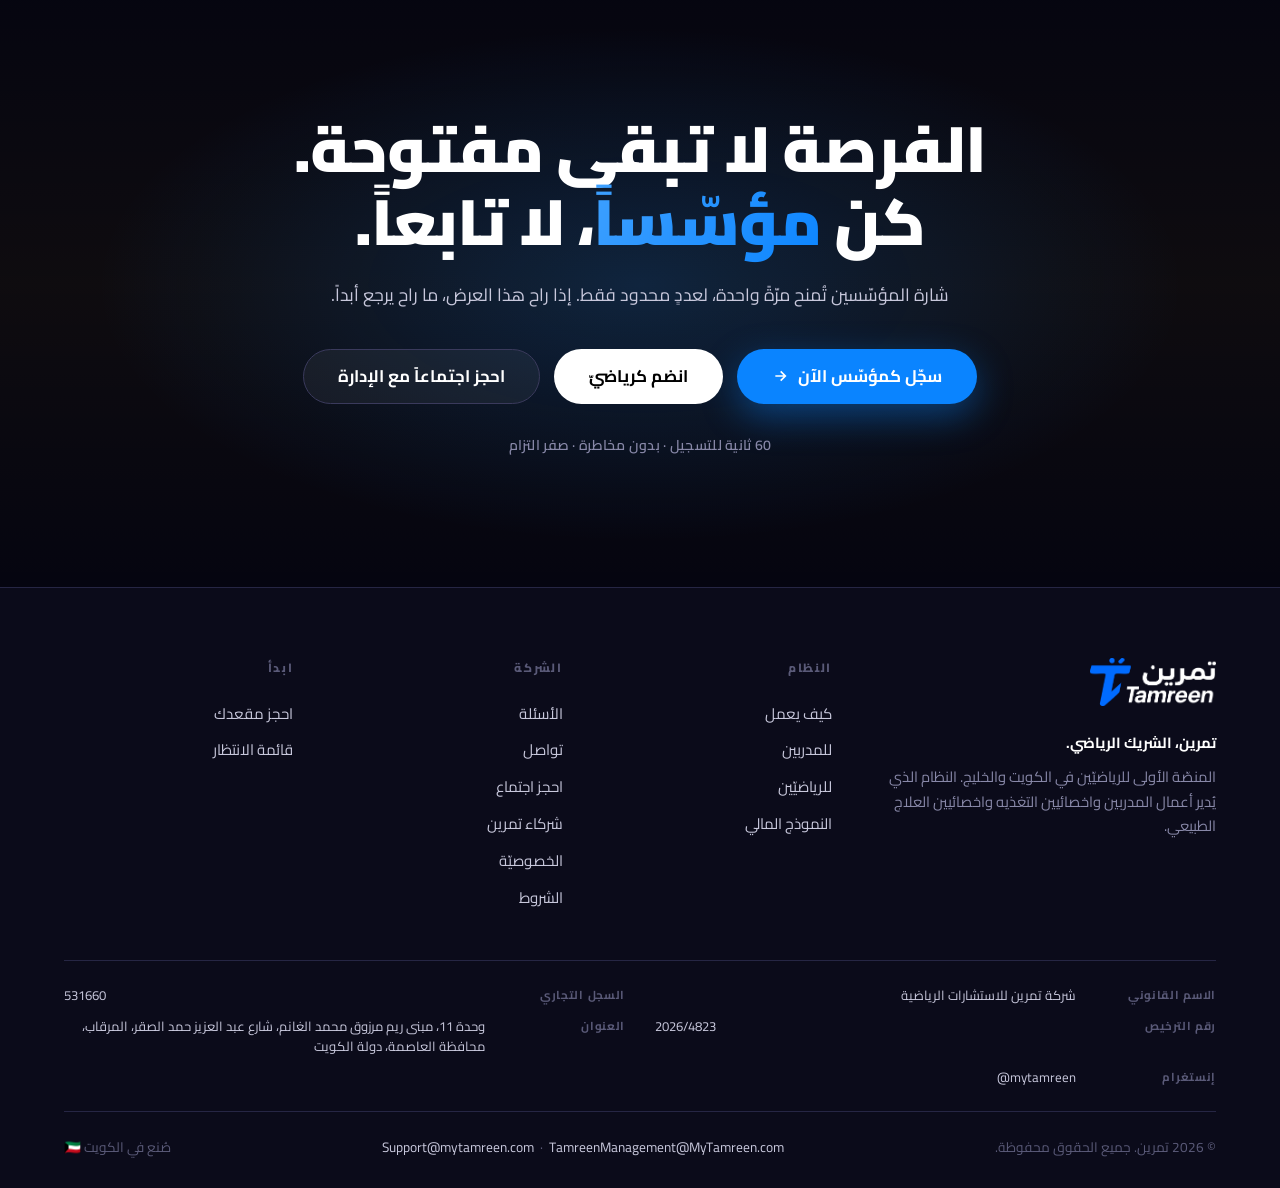
==== commit 9b650dad: "Distribute 5 equation straps across the landing page Adds 4 more blue equation straps so the warning" ====
--- a/index.html
+++ b/index.html
@@ -1089,6 +1089,20 @@
 </div>
 
 <!-- ============ PROBLEM ============ -->
+<!-- ============ EQUATION STRAP ============ -->
+<div class="eq-strap" aria-hidden="true">
+  <div class="eq-stripes"></div>
+  <div class="eq-track-wrap"><div class="eq-track">
+    <span class="eq-unit"><span class="eq-word">TRAIN</span><img class="eq-mark" src="assets/symbol.png" alt=""/><span class="eq-word">MANAGE</span><img class="eq-mark" src="assets/symbol.png" alt=""/><span class="eq-word">GROW</span><span class="eq-eq">=</span><span class="eq-word eq-accent">TAMREEN</span></span><span class="eq-sep"></span>
+    <span class="eq-unit"><span class="eq-word">TRAIN</span><img class="eq-mark" src="assets/symbol.png" alt=""/><span class="eq-word">MANAGE</span><img class="eq-mark" src="assets/symbol.png" alt=""/><span class="eq-word">GROW</span><span class="eq-eq">=</span><span class="eq-word eq-accent">TAMREEN</span></span><span class="eq-sep"></span>
+    <span class="eq-unit"><span class="eq-word">TRAIN</span><img class="eq-mark" src="assets/symbol.png" alt=""/><span class="eq-word">MANAGE</span><img class="eq-mark" src="assets/symbol.png" alt=""/><span class="eq-word">GROW</span><span class="eq-eq">=</span><span class="eq-word eq-accent">TAMREEN</span></span><span class="eq-sep"></span>
+    <span class="eq-unit"><span class="eq-word">TRAIN</span><img class="eq-mark" src="assets/symbol.png" alt=""/><span class="eq-word">MANAGE</span><img class="eq-mark" src="assets/symbol.png" alt=""/><span class="eq-word">GROW</span><span class="eq-eq">=</span><span class="eq-word eq-accent">TAMREEN</span></span><span class="eq-sep"></span>
+    <span class="eq-unit"><span class="eq-word">TRAIN</span><img class="eq-mark" src="assets/symbol.png" alt=""/><span class="eq-word">MANAGE</span><img class="eq-mark" src="assets/symbol.png" alt=""/><span class="eq-word">GROW</span><span class="eq-eq">=</span><span class="eq-word eq-accent">TAMREEN</span></span><span class="eq-sep"></span>
+    <span class="eq-unit"><span class="eq-word">TRAIN</span><img class="eq-mark" src="assets/symbol.png" alt=""/><span class="eq-word">MANAGE</span><img class="eq-mark" src="assets/symbol.png" alt=""/><span class="eq-word">GROW</span><span class="eq-eq">=</span><span class="eq-word eq-accent">TAMREEN</span></span><span class="eq-sep"></span>
+  </div></div>
+  <div class="eq-stripes"></div>
+</div>
+
 <section id="problem">
   <div class="container">
     <div class="sec-head reveal">
@@ -1391,6 +1405,20 @@
 </section>
 
 <!-- ============ FOUNDING COACHES ============ -->
+<!-- ============ EQUATION STRAP ============ -->
+<div class="eq-strap" aria-hidden="true">
+  <div class="eq-stripes"></div>
+  <div class="eq-track-wrap"><div class="eq-track">
+    <span class="eq-unit"><span class="eq-word">BUILD&nbsp;ONCE</span><img class="eq-mark" src="assets/symbol.png" alt=""/><span class="eq-word">SELL&nbsp;1000+</span><span class="eq-eq">=</span><span class="eq-word eq-accent">SCALE</span></span><span class="eq-sep"></span>
+    <span class="eq-unit"><span class="eq-word">BUILD&nbsp;ONCE</span><img class="eq-mark" src="assets/symbol.png" alt=""/><span class="eq-word">SELL&nbsp;1000+</span><span class="eq-eq">=</span><span class="eq-word eq-accent">SCALE</span></span><span class="eq-sep"></span>
+    <span class="eq-unit"><span class="eq-word">BUILD&nbsp;ONCE</span><img class="eq-mark" src="assets/symbol.png" alt=""/><span class="eq-word">SELL&nbsp;1000+</span><span class="eq-eq">=</span><span class="eq-word eq-accent">SCALE</span></span><span class="eq-sep"></span>
+    <span class="eq-unit"><span class="eq-word">BUILD&nbsp;ONCE</span><img class="eq-mark" src="assets/symbol.png" alt=""/><span class="eq-word">SELL&nbsp;1000+</span><span class="eq-eq">=</span><span class="eq-word eq-accent">SCALE</span></span><span class="eq-sep"></span>
+    <span class="eq-unit"><span class="eq-word">BUILD&nbsp;ONCE</span><img class="eq-mark" src="assets/symbol.png" alt=""/><span class="eq-word">SELL&nbsp;1000+</span><span class="eq-eq">=</span><span class="eq-word eq-accent">SCALE</span></span><span class="eq-sep"></span>
+    <span class="eq-unit"><span class="eq-word">BUILD&nbsp;ONCE</span><img class="eq-mark" src="assets/symbol.png" alt=""/><span class="eq-word">SELL&nbsp;1000+</span><span class="eq-eq">=</span><span class="eq-word eq-accent">SCALE</span></span><span class="eq-sep"></span>
+  </div></div>
+  <div class="eq-stripes"></div>
+</div>
+
 <section id="founding" class="founding">
   <div class="container">
     <div class="sec-head reveal">
@@ -1525,6 +1553,20 @@
 </section>
 
 <!-- ============ FOUNDER OFFER ============ -->
+<!-- ============ EQUATION STRAP ============ -->
+<div class="eq-strap" aria-hidden="true">
+  <div class="eq-stripes"></div>
+  <div class="eq-track-wrap"><div class="eq-track">
+    <span class="eq-unit"><span class="eq-word">VERIFIED</span><img class="eq-mark" src="assets/symbol.png" alt=""/><span class="eq-word">STRUCTURED</span><img class="eq-mark" src="assets/symbol.png" alt=""/><span class="eq-word">BILINGUAL</span><span class="eq-eq">=</span><span class="eq-word eq-accent">TRUST</span></span><span class="eq-sep"></span>
+    <span class="eq-unit"><span class="eq-word">VERIFIED</span><img class="eq-mark" src="assets/symbol.png" alt=""/><span class="eq-word">STRUCTURED</span><img class="eq-mark" src="assets/symbol.png" alt=""/><span class="eq-word">BILINGUAL</span><span class="eq-eq">=</span><span class="eq-word eq-accent">TRUST</span></span><span class="eq-sep"></span>
+    <span class="eq-unit"><span class="eq-word">VERIFIED</span><img class="eq-mark" src="assets/symbol.png" alt=""/><span class="eq-word">STRUCTURED</span><img class="eq-mark" src="assets/symbol.png" alt=""/><span class="eq-word">BILINGUAL</span><span class="eq-eq">=</span><span class="eq-word eq-accent">TRUST</span></span><span class="eq-sep"></span>
+    <span class="eq-unit"><span class="eq-word">VERIFIED</span><img class="eq-mark" src="assets/symbol.png" alt=""/><span class="eq-word">STRUCTURED</span><img class="eq-mark" src="assets/symbol.png" alt=""/><span class="eq-word">BILINGUAL</span><span class="eq-eq">=</span><span class="eq-word eq-accent">TRUST</span></span><span class="eq-sep"></span>
+    <span class="eq-unit"><span class="eq-word">VERIFIED</span><img class="eq-mark" src="assets/symbol.png" alt=""/><span class="eq-word">STRUCTURED</span><img class="eq-mark" src="assets/symbol.png" alt=""/><span class="eq-word">BILINGUAL</span><span class="eq-eq">=</span><span class="eq-word eq-accent">TRUST</span></span><span class="eq-sep"></span>
+    <span class="eq-unit"><span class="eq-word">VERIFIED</span><img class="eq-mark" src="assets/symbol.png" alt=""/><span class="eq-word">STRUCTURED</span><img class="eq-mark" src="assets/symbol.png" alt=""/><span class="eq-word">BILINGUAL</span><span class="eq-eq">=</span><span class="eq-word eq-accent">TRUST</span></span><span class="eq-sep"></span>
+  </div></div>
+  <div class="eq-stripes"></div>
+</div>
+
 <section id="offer" class="offer-wrap">
   <div class="container">
     <div class="offer-card reveal">
@@ -1640,6 +1682,20 @@
 </div>
 
 <!-- ============ FAQ ============ -->
+<!-- ============ EQUATION STRAP ============ -->
+<div class="eq-strap" aria-hidden="true">
+  <div class="eq-stripes"></div>
+  <div class="eq-track-wrap"><div class="eq-track">
+    <span class="eq-unit"><span class="eq-word">FOUNDER</span><img class="eq-mark" src="assets/symbol.png" alt=""/><span class="eq-word">KUWAIT</span><img class="eq-mark" src="assets/symbol.png" alt=""/><span class="eq-word">DAY&nbsp;ONE</span><span class="eq-eq">=</span><span class="eq-word eq-accent">TAMREEN</span></span><span class="eq-sep"></span>
+    <span class="eq-unit"><span class="eq-word">FOUNDER</span><img class="eq-mark" src="assets/symbol.png" alt=""/><span class="eq-word">KUWAIT</span><img class="eq-mark" src="assets/symbol.png" alt=""/><span class="eq-word">DAY&nbsp;ONE</span><span class="eq-eq">=</span><span class="eq-word eq-accent">TAMREEN</span></span><span class="eq-sep"></span>
+    <span class="eq-unit"><span class="eq-word">FOUNDER</span><img class="eq-mark" src="assets/symbol.png" alt=""/><span class="eq-word">KUWAIT</span><img class="eq-mark" src="assets/symbol.png" alt=""/><span class="eq-word">DAY&nbsp;ONE</span><span class="eq-eq">=</span><span class="eq-word eq-accent">TAMREEN</span></span><span class="eq-sep"></span>
+    <span class="eq-unit"><span class="eq-word">FOUNDER</span><img class="eq-mark" src="assets/symbol.png" alt=""/><span class="eq-word">KUWAIT</span><img class="eq-mark" src="assets/symbol.png" alt=""/><span class="eq-word">DAY&nbsp;ONE</span><span class="eq-eq">=</span><span class="eq-word eq-accent">TAMREEN</span></span><span class="eq-sep"></span>
+    <span class="eq-unit"><span class="eq-word">FOUNDER</span><img class="eq-mark" src="assets/symbol.png" alt=""/><span class="eq-word">KUWAIT</span><img class="eq-mark" src="assets/symbol.png" alt=""/><span class="eq-word">DAY&nbsp;ONE</span><span class="eq-eq">=</span><span class="eq-word eq-accent">TAMREEN</span></span><span class="eq-sep"></span>
+    <span class="eq-unit"><span class="eq-word">FOUNDER</span><img class="eq-mark" src="assets/symbol.png" alt=""/><span class="eq-word">KUWAIT</span><img class="eq-mark" src="assets/symbol.png" alt=""/><span class="eq-word">DAY&nbsp;ONE</span><span class="eq-eq">=</span><span class="eq-word eq-accent">TAMREEN</span></span><span class="eq-sep"></span>
+  </div></div>
+  <div class="eq-stripes"></div>
+</div>
+
 <section id="faq">
   <div class="container">
     <div class="sec-head reveal">
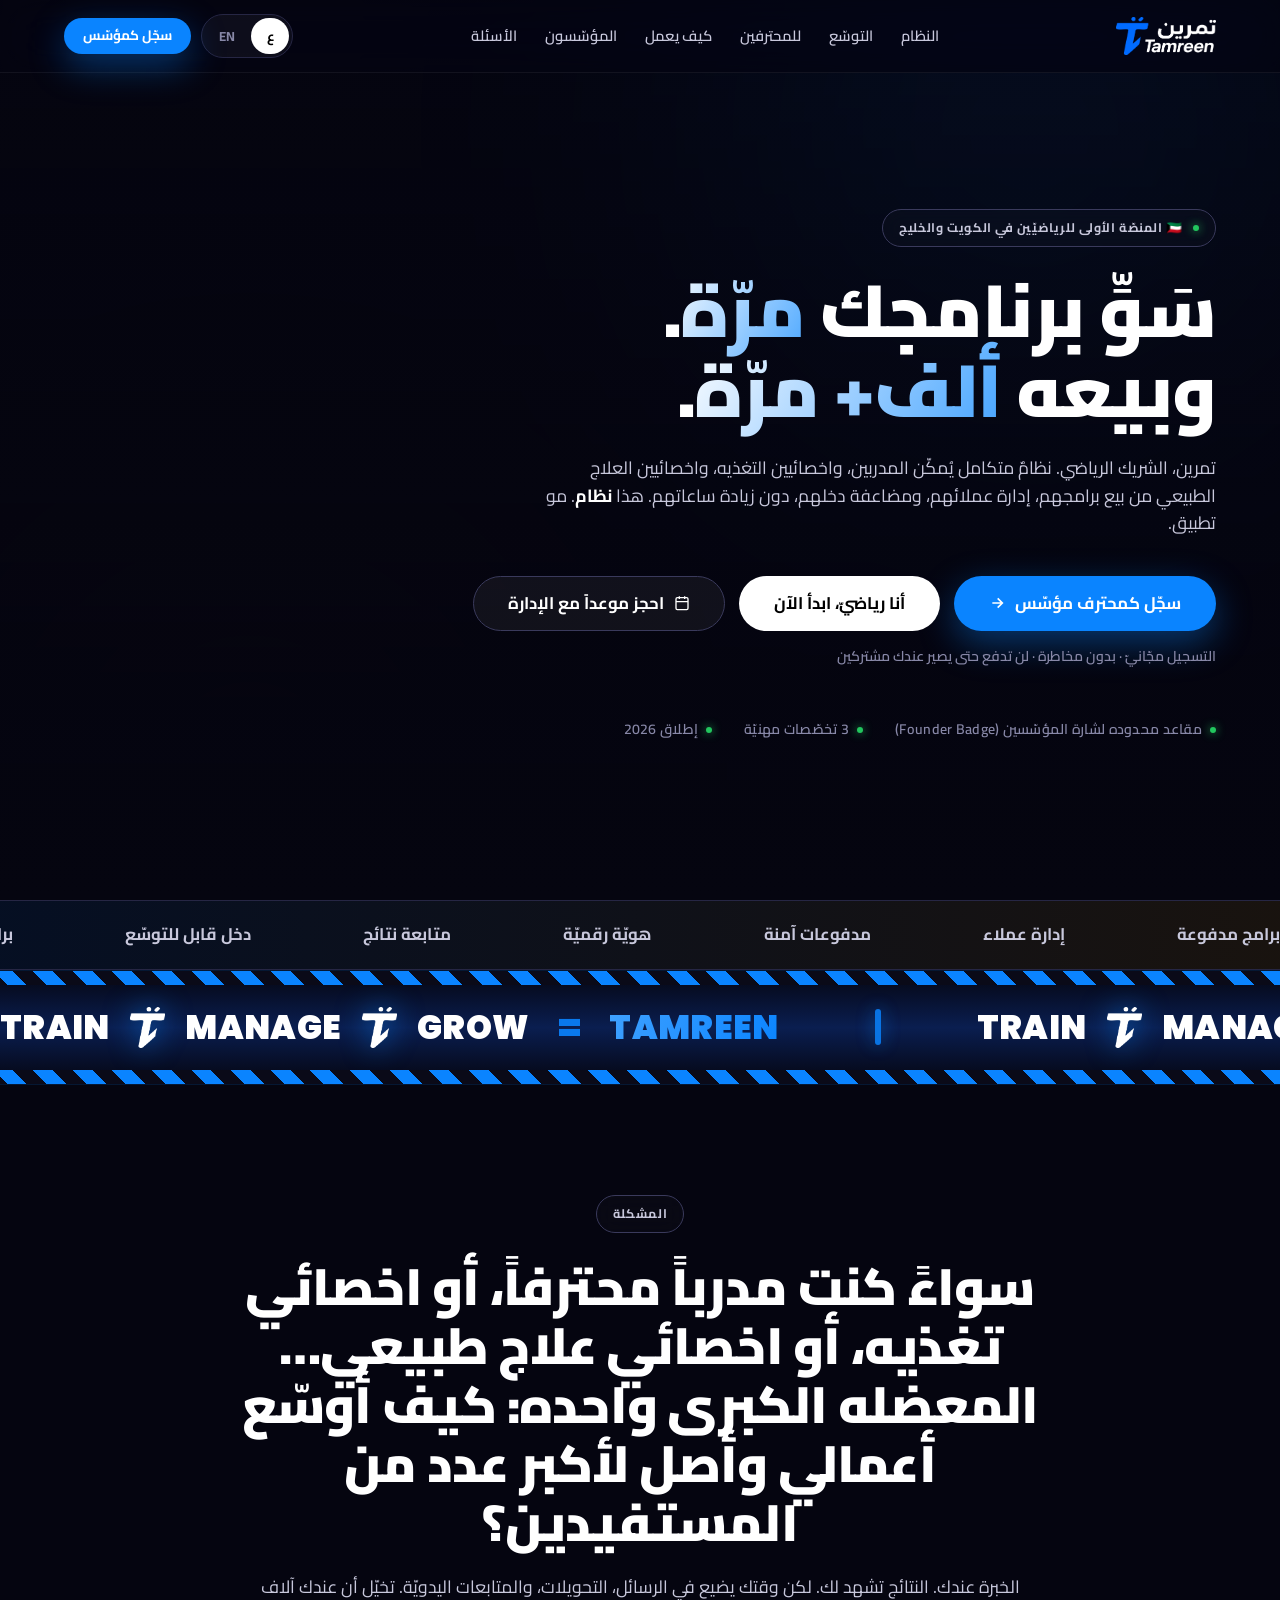
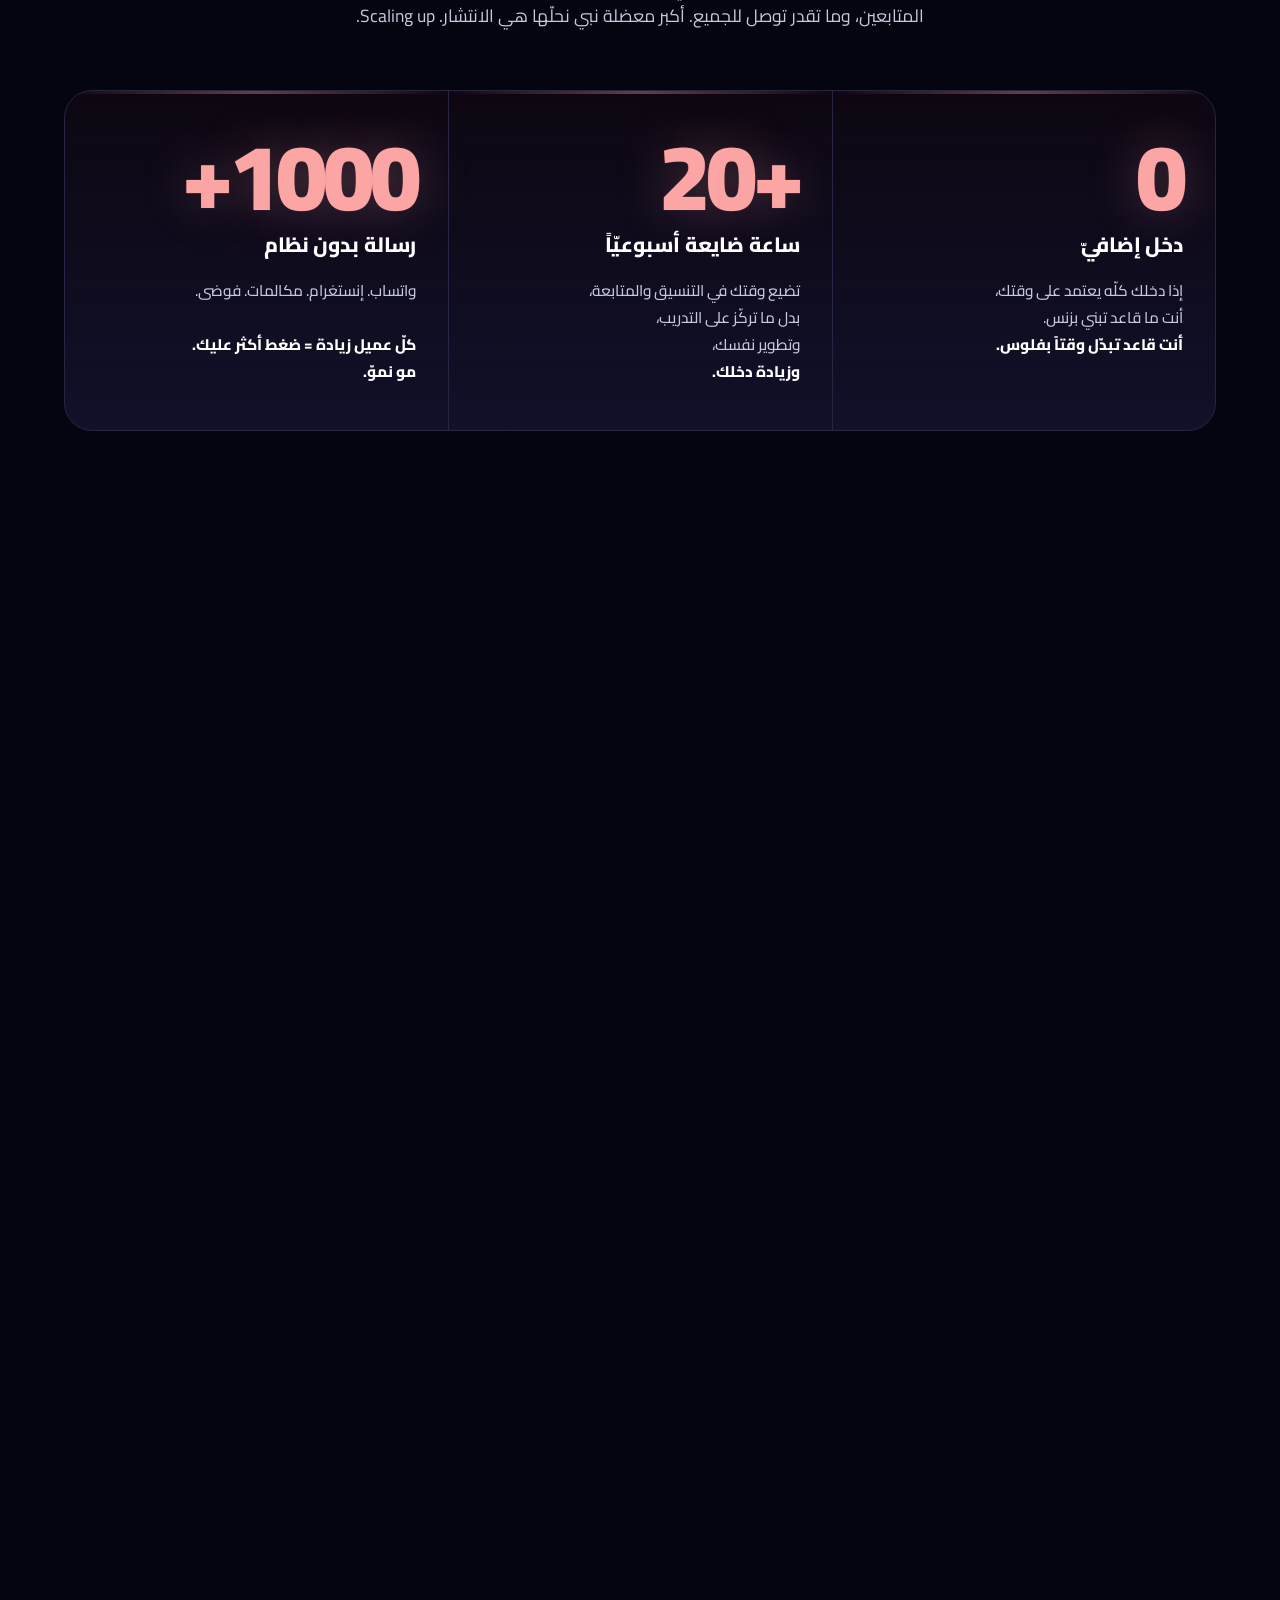
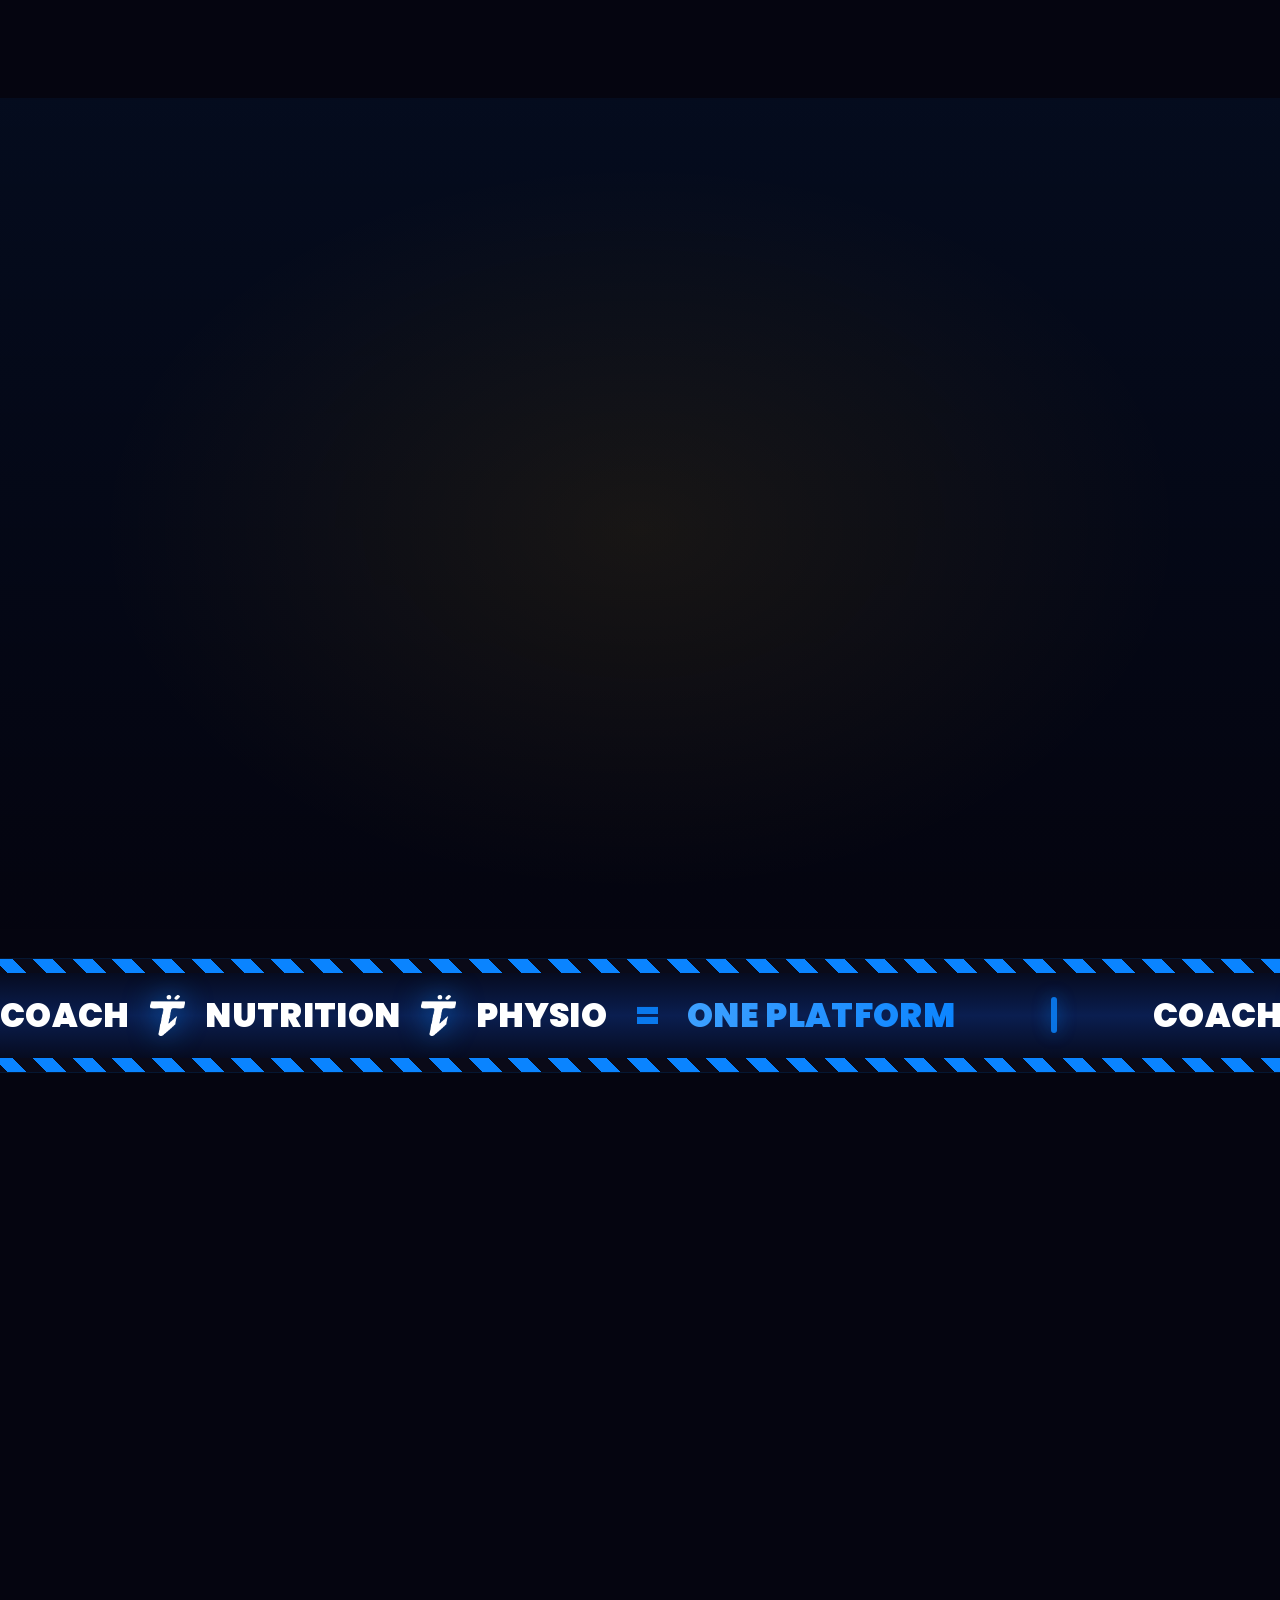
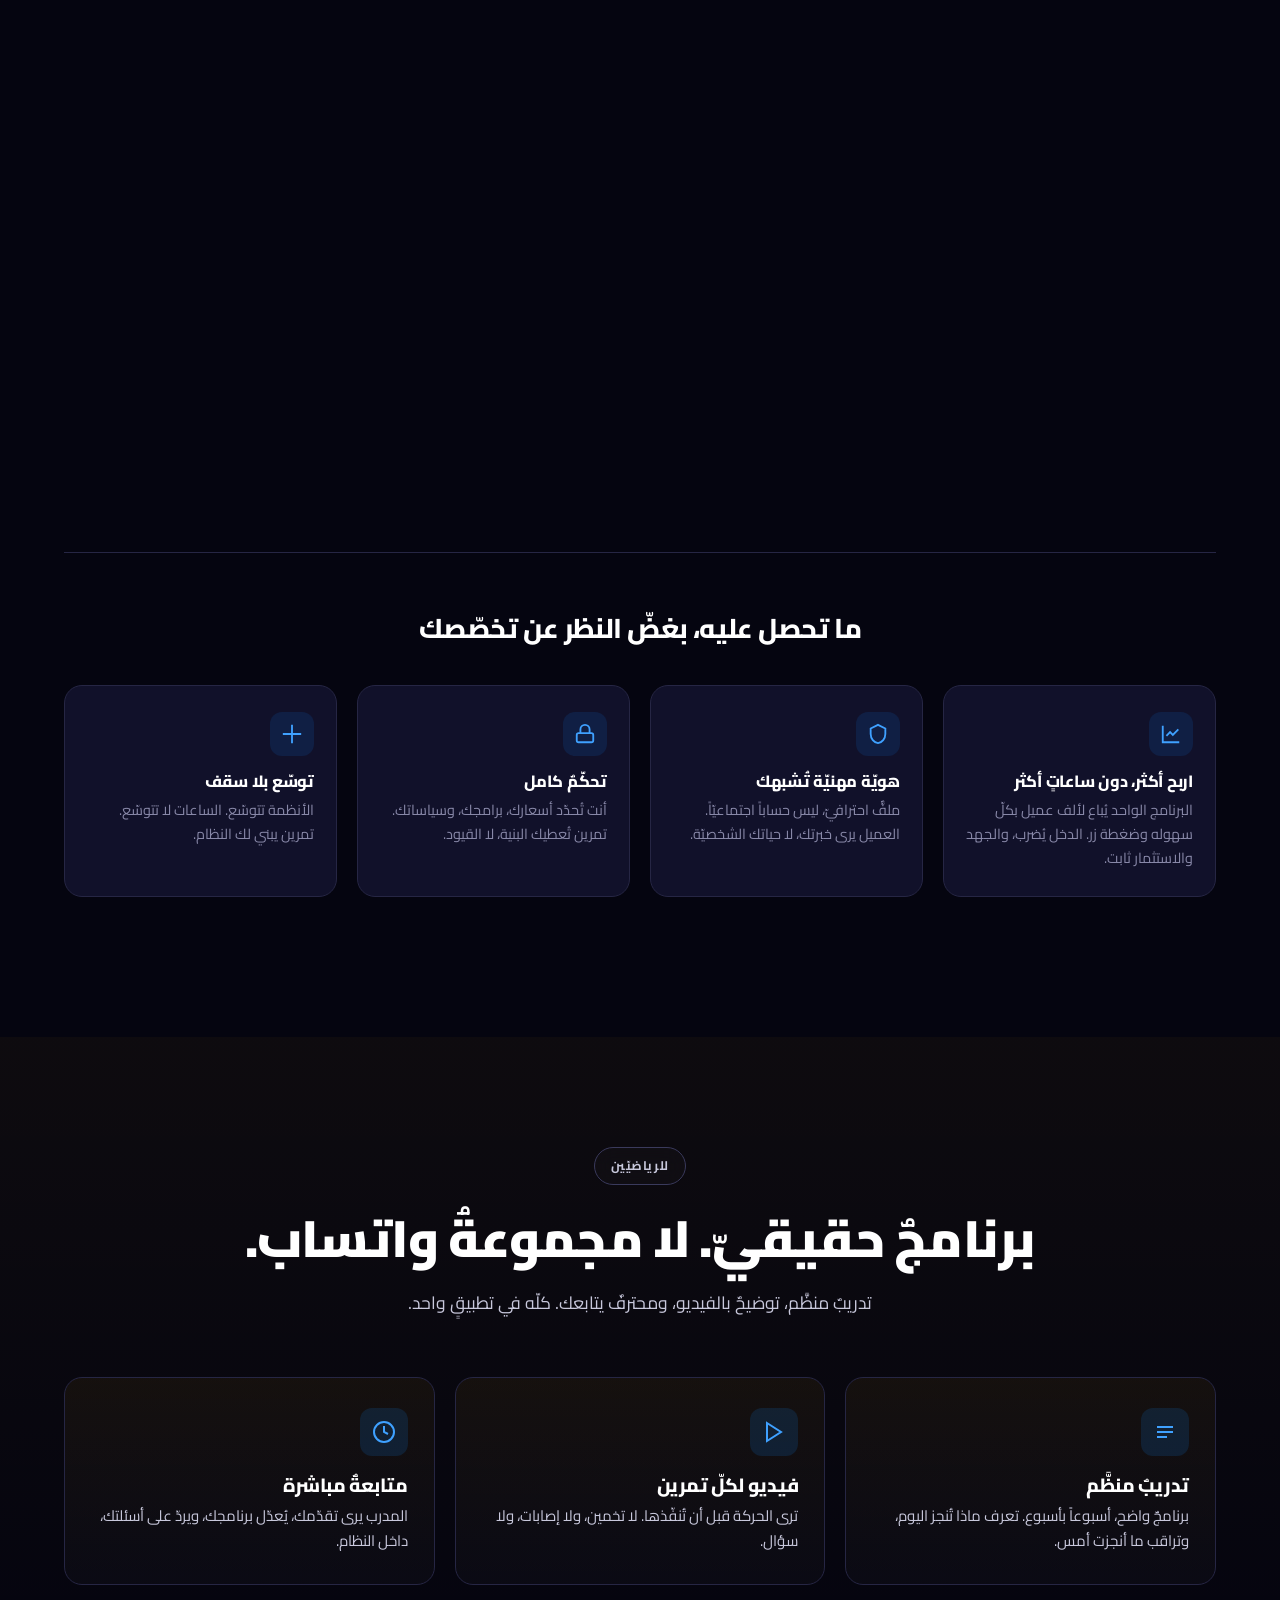
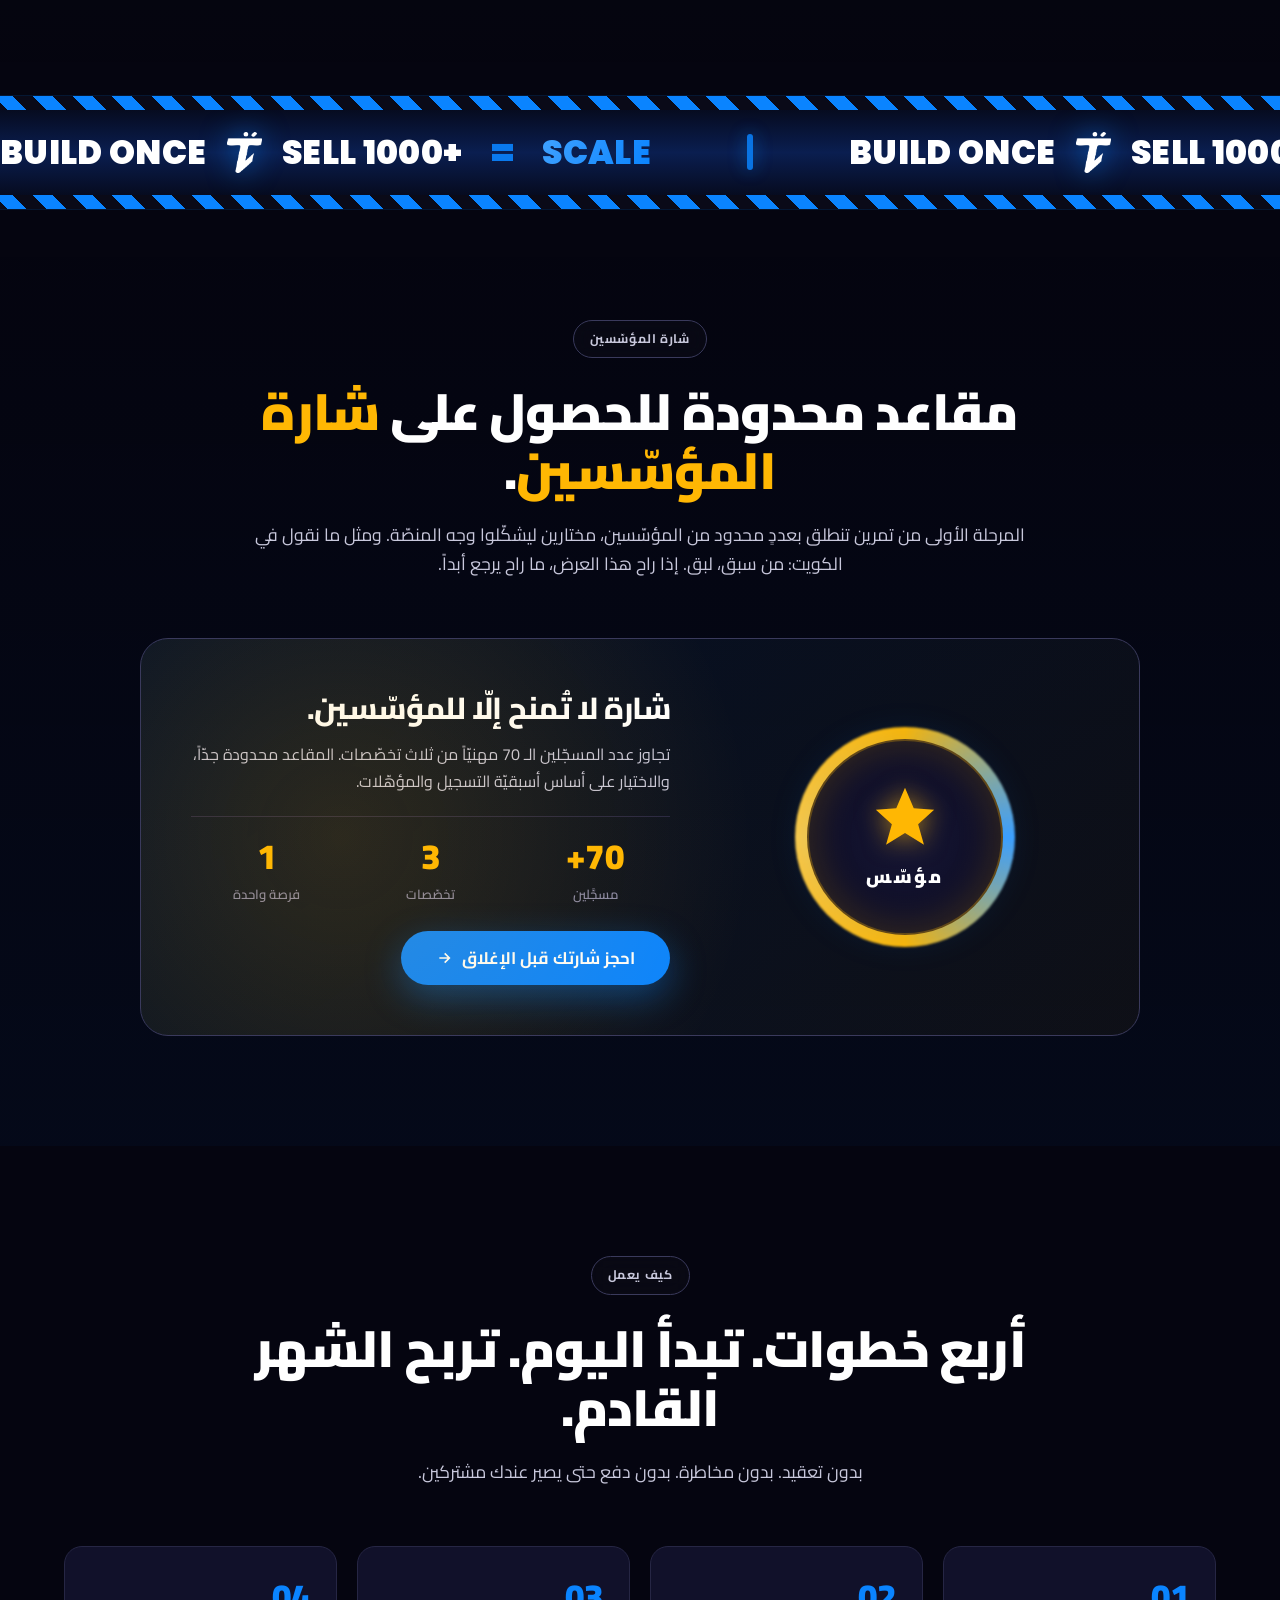
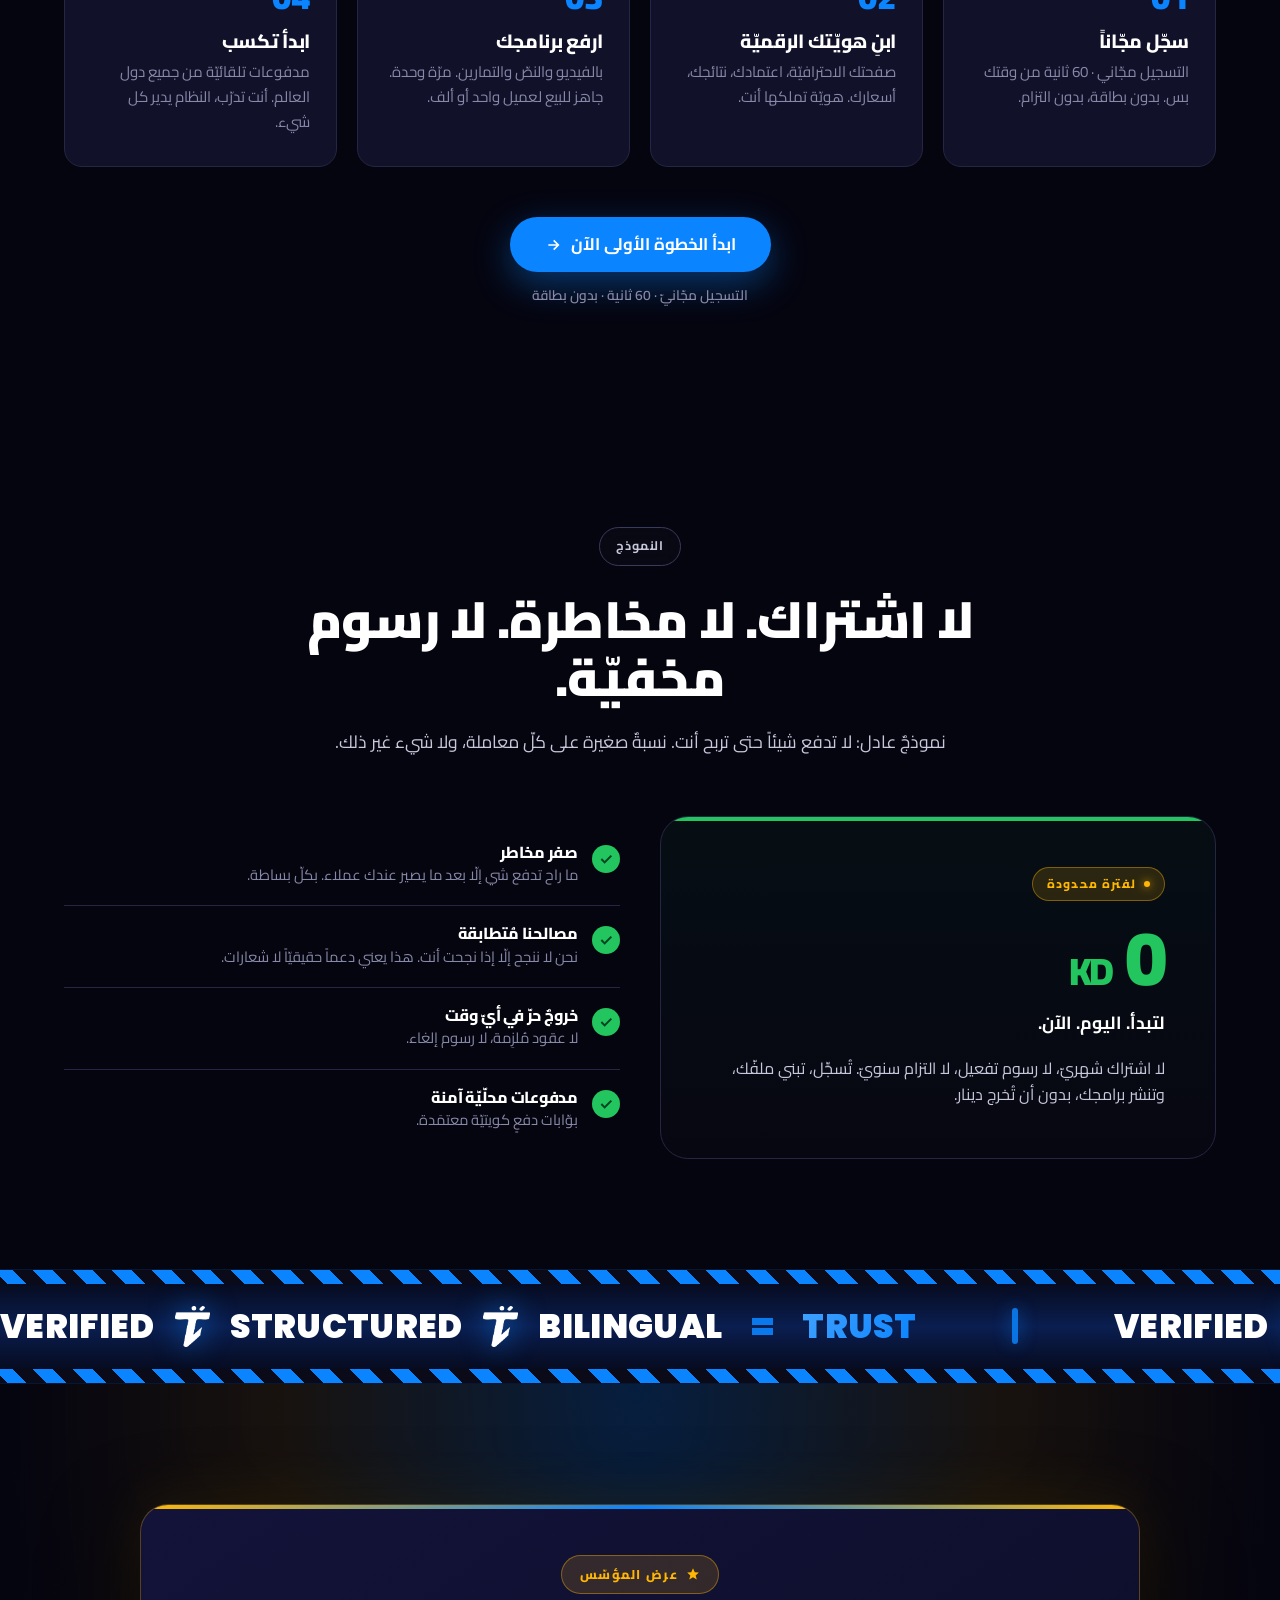
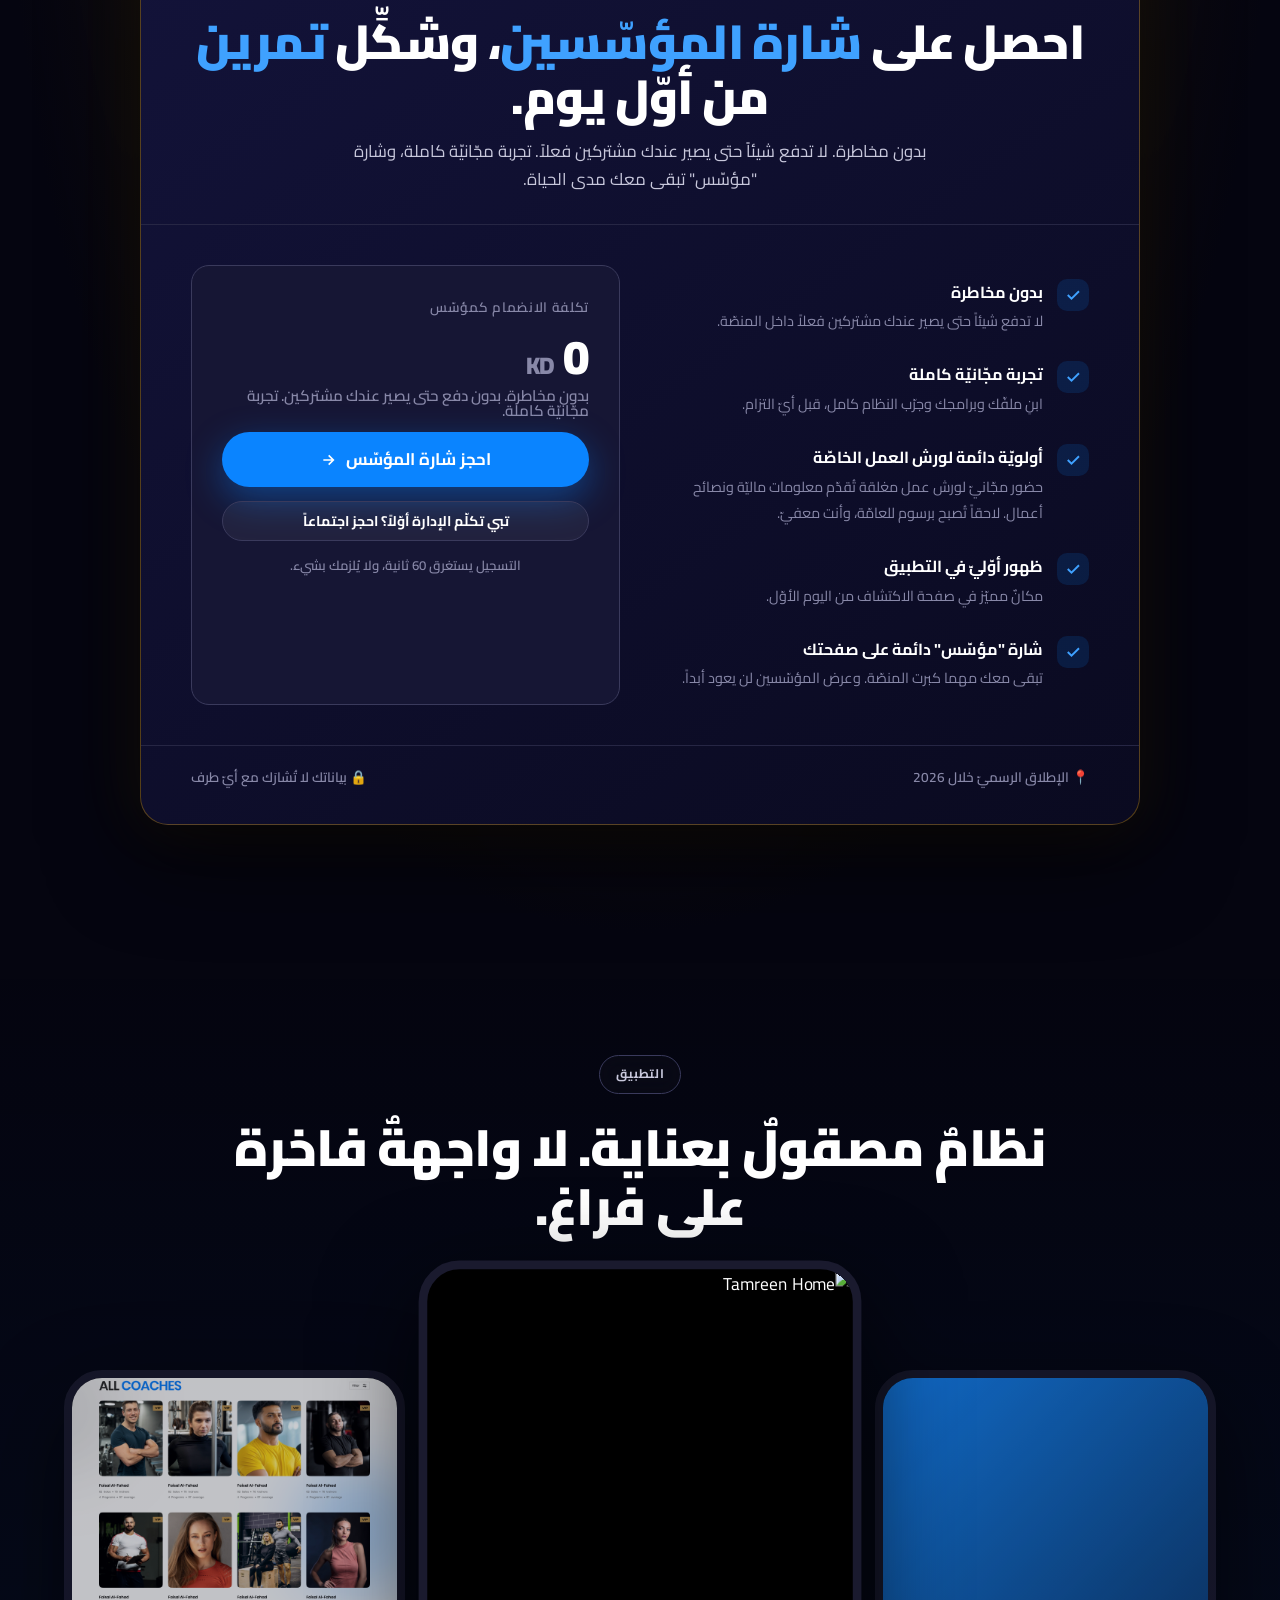
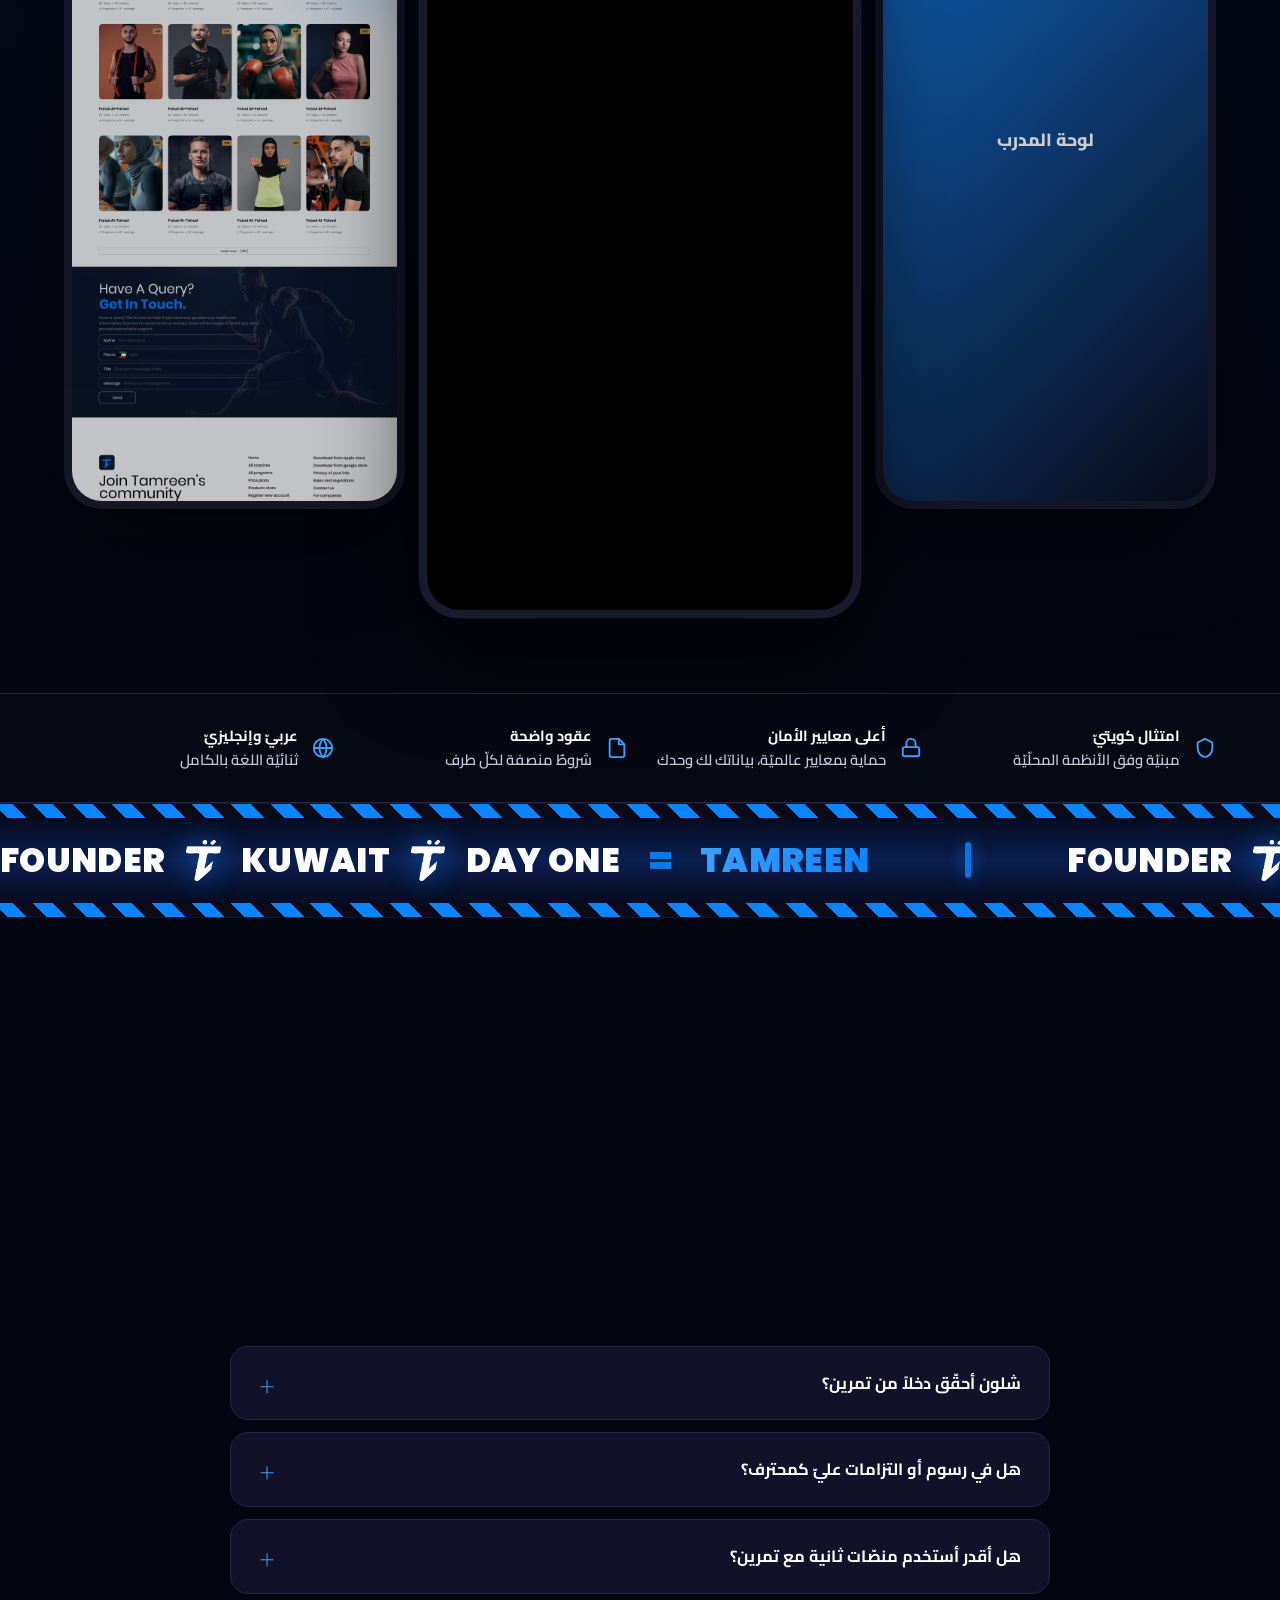
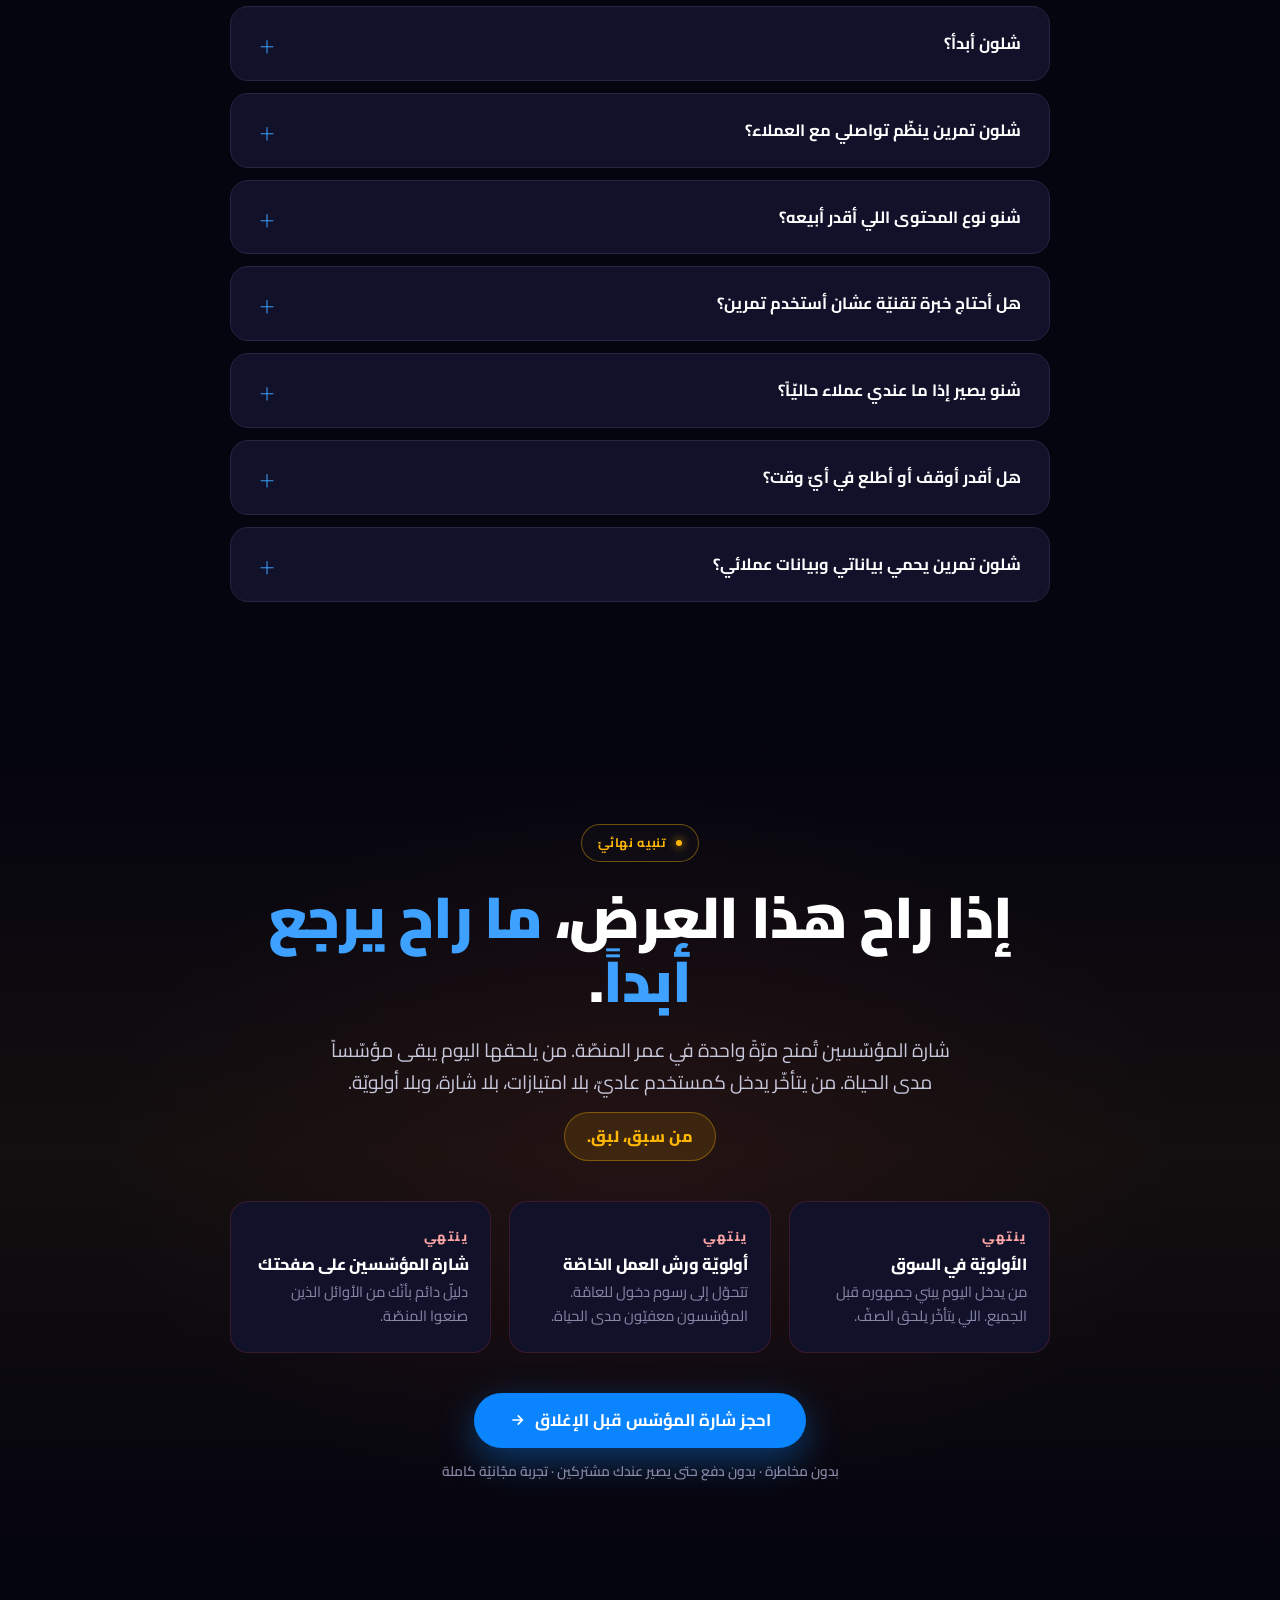
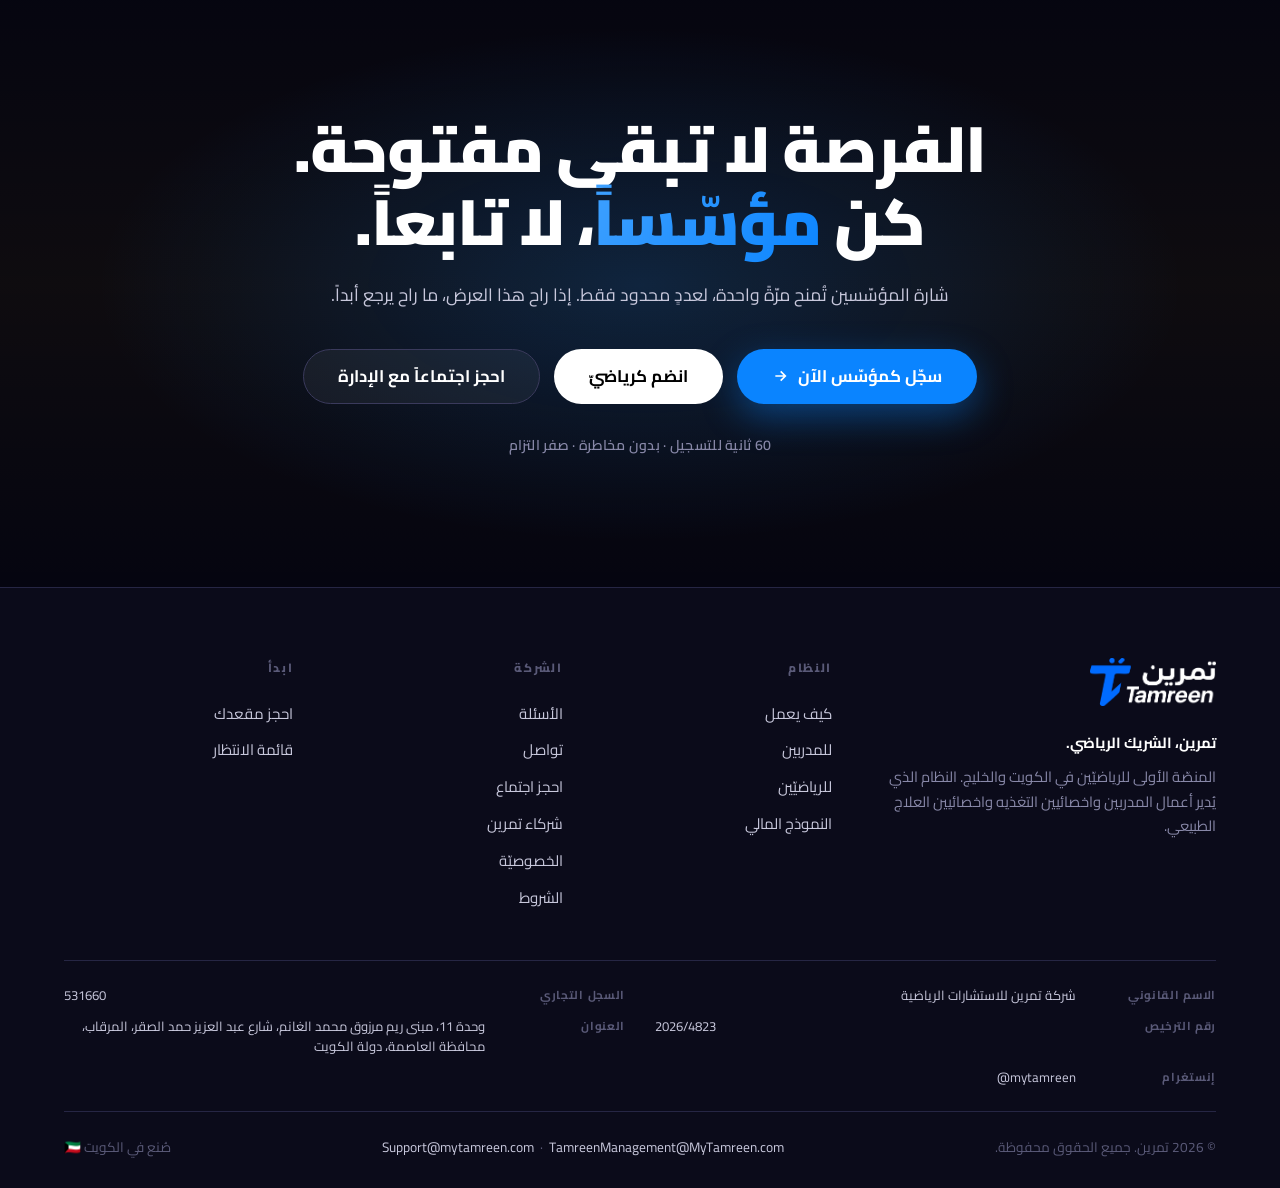
==== commit 8035f945: "Landing: CTA above fold, dual-path sticky bar, fix dead clicks + anchors, Inter→Poppins - Hero: hide" ====
--- a/index.html
+++ b/index.html
@@ -60,7 +60,7 @@
 /></noscript>
 <link rel="preconnect" href="https://fonts.googleapis.com">
 <link rel="preconnect" href="https://fonts.gstatic.com" crossorigin>
-<link href="https://fonts.googleapis.com/css2?family=Cairo:wght@300;400;500;600;700;800;900&family=Inter:wght@300;400;500;600;700;800;900&display=swap" rel="stylesheet">
+<link href="https://fonts.googleapis.com/css2?family=Cairo:wght@300;400;500;600;700;800;900&family=Poppins:wght@300;400;500;600;700;800;900&display=swap" rel="stylesheet">
 <style>
 :root{
   --bg:#050510;
@@ -97,7 +97,7 @@
   min-height:100vh;
   -webkit-font-smoothing:antialiased;
 }
-html[data-lang="en"] body{font-family:'Inter',system-ui,-apple-system,sans-serif;line-height:1.5;letter-spacing:-.01em}
+html[data-lang="en"] body{font-family:'Poppins',system-ui,-apple-system,sans-serif;line-height:1.5;letter-spacing:-.01em}
 [data-lang="ar"] .en{display:none !important}
 [data-lang="en"] .ar{display:none !important}
 
@@ -264,7 +264,6 @@
   background:linear-gradient(90deg,transparent,#FCA5A5,transparent);
   opacity:.35;
 }
-.pain-stat:hover{background:rgba(239,68,68,.04)}
 [dir="rtl"] .pain-stat{border-right:0;border-left:1px solid var(--border)}
 .pain-stat:last-child{border:0 !important}
 .pain-stat .num{
@@ -318,7 +317,6 @@
   border:1px solid var(--border);border-radius:var(--radius);
   padding:34px 30px;transition:all .3s;
 }
-.problem-card:hover{transform:translateY(-4px);border-color:rgba(239,68,68,.3)}
 .problem-icon{
   width:52px;height:52px;border-radius:14px;background:rgba(239,68,68,.12);color:#FCA5A5;
   display:flex;align-items:center;justify-content:center;margin-bottom:22px;
@@ -338,7 +336,6 @@
   background:var(--surface);border:1px solid var(--border);border-radius:var(--radius);
   padding:28px 24px;transition:all .3s;position:relative;overflow:hidden;
 }
-.pillar:hover{transform:translateY(-4px);border-color:var(--border-2);box-shadow:var(--shadow)}
 .pillar::before{content:"";position:absolute;top:0;left:0;right:0;height:2px;background:var(--blue)}
 .pillar-num{color:var(--text-4);font-size:.8rem;font-weight:800;letter-spacing:.12em;margin-bottom:14px}
 .pillar-icon{width:44px;height:44px;border-radius:12px;background:rgba(10,132,255,.12);color:var(--blue-2);display:flex;align-items:center;justify-content:center;margin-bottom:18px}
@@ -371,7 +368,6 @@
   display:flex;flex-direction:column;
 }
 .prov-deep::before{content:"";position:absolute;top:0;left:0;right:0;height:4px;background:var(--accent,var(--blue))}
-.prov-deep:hover{transform:translateY(-6px);border-color:var(--border-2);box-shadow:var(--shadow)}
 .prov-deep.coach{--accent:var(--blue)}
 .prov-deep.nutri{--accent:var(--green)}
 .prov-deep.physio{--accent:#38BDF8}
@@ -397,7 +393,6 @@
 .shared-benefits-head{text-align:center;margin-bottom:40px}
 .shared-grid{display:grid;grid-template-columns:repeat(4,1fr);gap:20px}
 .shared-item{background:var(--surface);border:1px solid var(--border);border-radius:var(--radius);padding:26px 22px;transition:all .3s}
-.shared-item:hover{transform:translateY(-3px);border-color:var(--border-2)}
 .shared-item .sbi{width:44px;height:44px;border-radius:12px;background:rgba(10,132,255,.12);color:var(--blue-2);display:flex;align-items:center;justify-content:center;margin-bottom:16px}
 .shared-item .sbi svg{width:22px;height:22px}
 .shared-item h4{margin-bottom:8px;font-size:1.02rem}
@@ -410,7 +405,6 @@
   background:linear-gradient(180deg,rgba(255,183,3,.05),rgba(255,255,255,.02));
   border:1px solid var(--border);border-radius:var(--radius);padding:30px 26px;transition:all .3s;
 }
-.ath-card:hover{transform:translateY(-4px);border-color:var(--blue);box-shadow:0 14px 40px rgba(10,132,255,.12)}
 .ath-icon{width:48px;height:48px;border-radius:12px;background:rgba(10,132,255,.14);color:var(--blue-2);display:flex;align-items:center;justify-content:center;margin-bottom:18px}
 .ath-icon svg{width:24px;height:24px}
 .ath-card h4{margin-bottom:8px}
@@ -426,7 +420,6 @@
   display:flex;align-items:center;justify-content:center;
   transition:all .3s;
 }
-.fc-slot:hover{transform:translateY(-3px);border-color:var(--blue)}
 .fc-slot.taken{
   background:linear-gradient(135deg,rgba(10,132,255,.25),rgba(10,132,255,.05));
   border-color:var(--blue);
@@ -647,7 +640,6 @@
 /* ---------- HOW IT WORKS ---------- */
 .how-steps{display:grid;grid-template-columns:repeat(4,1fr);gap:20px;margin-top:50px;counter-reset:step}
 .how-step{background:var(--surface);border:1px solid var(--border);border-radius:var(--radius);padding:32px 26px;position:relative;transition:all .3s}
-.how-step:hover{transform:translateY(-4px);border-color:var(--blue);box-shadow:var(--shadow)}
 .how-step-num{font-size:2.2rem;font-weight:900;line-height:1;color:var(--blue);letter-spacing:-.03em;margin-bottom:16px}
 .how-step h4{margin-bottom:8px}
 .how-step p{font-size:.94rem;color:var(--text-3)}
@@ -679,6 +671,10 @@
 .sticky-cta .label{color:#fff;font-weight:800;font-size:.92rem;line-height:1.2}
 .sticky-cta .label small{display:block;font-size:.72rem;color:rgba(255,255,255,.75);font-weight:600;margin-top:2px}
 .sticky-cta a{background:#fff;color:#0A84FF;padding:10px 16px;border-radius:10px;font-weight:800;font-size:.88rem;text-decoration:none;white-space:nowrap;display:inline-flex;gap:6px;align-items:center}
+.sticky-cta-btns{display:flex;gap:8px;width:100%}
+.sticky-btn{flex:1;text-align:center;padding:12px 8px;border-radius:11px;font-weight:800;font-size:.86rem;text-decoration:none;white-space:nowrap}
+.sticky-btn.primary{background:#fff;color:#0A84FF}
+.sticky-btn.secondary{background:rgba(255,255,255,.16);color:#fff;border:1px solid rgba(255,255,255,.5)}
 /* ---------- REVEAL ---------- */
 .reveal{opacity:0;transform:translateY(30px);transition:opacity .8s ease,transform .8s ease}
 .reveal.in{opacity:1;transform:translateY(0)}
@@ -829,7 +825,8 @@
     padding:11px 14px;border-radius:14px;
     padding-bottom:calc(11px + env(safe-area-inset-bottom));
   }
-  body{padding-bottom:calc(82px + env(safe-area-inset-bottom))}
+  body{padding-bottom:calc(92px + env(safe-area-inset-bottom))}
+  .hero-ctas .btn-ghost{display:none}
 }
 
 /* ---- 540px: phone ---- */
@@ -946,7 +943,7 @@
 .eq-track{display:flex; gap:96px; align-items:center; white-space:nowrap; width:max-content; animation:eqScroll 36s linear infinite; will-change:transform}
 .eq-track:hover{animation-play-state:paused}
 @keyframes eqScroll{from{transform:translateX(0)} to{transform:translateX(-50%)}}
-.eq-unit{display:inline-flex; align-items:center; gap:clamp(16px,1.6vw,26px); font-family:'Inter',system-ui,sans-serif; flex-shrink:0}
+.eq-unit{display:inline-flex; align-items:center; gap:clamp(16px,1.6vw,26px); font-family:'Poppins',system-ui,sans-serif; flex-shrink:0}
 .eq-word{font-size:clamp(1.4rem,2.6vw,2.4rem); font-weight:900; color:#fff; letter-spacing:.01em; line-height:1; text-transform:uppercase}
 .eq-mark{height:clamp(30px,3.2vw,44px); width:auto; filter:drop-shadow(0 0 14px rgba(10,132,255,.7)); animation:eqMark 2.6s ease-in-out infinite; flex-shrink:0}
 .eq-mark:nth-of-type(2){animation-delay:.5s}
@@ -963,7 +960,7 @@
 <!-- ============ NAV ============ -->
 <nav class="nav">
   <div class="nav-inner">
-    <a href="#" class="nav-logo"><img src="assets/logo.png" alt="Tamreen" /></a>
+    <a href="#hero" class="nav-logo"><img src="assets/logo.png" alt="Tamreen" /></a>
     <div class="nav-links">
       <a href="#system"><span class="ar">النظام</span><span class="en">System</span></a>
       <a href="#scaling"><span class="ar">التوسّع</span><span class="en">Scale</span></a>
@@ -1012,7 +1009,7 @@
 </div>
 
 <!-- ============ HERO ============ -->
-<section class="hero">
+<section class="hero" id="hero">
   <div class="hero-video">
     <video autoplay muted loop playsinline preload="auto">
       <source src="assets/hero-video.mp4" type="video/mp4" />
@@ -1847,14 +1844,14 @@
 <!-- ============ FOOTER ============ -->
 <!-- ============ STICKY MOBILE CTA ============ -->
 <div class="sticky-cta" aria-label="Quick register">
-  <div class="label">
-    <span class="ar">سجّل كمؤسّس</span><span class="en">Register as Founder</span>
-    <small><span class="ar">بدون مخاطرة · بدون دفع</span><span class="en">Zero risk · No payment</span></small>
-  </div>
-  <a href="https://forms.office.com/r/LKihi2sqvD">
-    <span class="ar">ابدأ</span><span class="en">Start</span>
-    <svg viewBox="0 0 24 24" fill="none" stroke="currentColor" stroke-width="2.5" style="width:14px;height:14px"><path d="M5 12h14M13 5l7 7-7 7"/></svg>
-  </a>
+  <div class="sticky-cta-btns">
+    <a class="sticky-btn primary" href="https://forms.office.com/r/LKihi2sqvD">
+      <span class="ar">مزوّد مؤسّس</span><span class="en">Founding provider</span>
+    </a>
+    <a class="sticky-btn secondary" href="https://athlete.mytamreen.com" target="_blank" rel="noopener">
+      <span class="ar">أنا رياضيّ</span><span class="en">I'm an athlete</span>
+    </a>
+  </div>
 </div>
 
 <footer>
@@ -1869,7 +1866,7 @@
         <h5><span class="ar">النظام</span><span class="en">System</span></h5>
         <a href="#system"><span class="ar">كيف يعمل</span><span class="en">How it works</span></a>
         <a href="#providers"><span class="ar">للمدربين</span><span class="en">For coaches</span></a>
-        <a href="#athletes"><span class="ar">للرياضيّين</span><span class="en">For athletes</span></a>
+        <a href="https://athlete.mytamreen.com" target="_blank" rel="noopener"><span class="ar">للرياضيّين</span><span class="en">For athletes</span></a>
         <a href="#model"><span class="ar">النموذج المالي</span><span class="en">Pricing model</span></a>
       </div>
       <div class="foot-col">
@@ -1878,13 +1875,13 @@
         <a href="mailto:Support@mytamreen.com"><span class="ar">تواصل</span><span class="en">Contact</span></a>
         <a href="https://management.mytamreen.com" target="_blank" rel="noopener"><span class="ar">احجز اجتماع</span><span class="en">Book a meeting</span></a>
         <a href="https://partners.mytamreen.com" target="_blank" rel="noopener"><span class="ar">شركاء تمرين</span><span class="en">Tamreen Partners</span></a>
-        <a href="#"><span class="ar">الخصوصيّة</span><span class="en">Privacy</span></a>
-        <a href="#"><span class="ar">الشروط</span><span class="en">Terms</span></a>
+        <a href="mailto:Support@mytamreen.com"><span class="ar">الخصوصيّة</span><span class="en">Privacy</span></a>
+        <a href="mailto:Support@mytamreen.com"><span class="ar">الشروط</span><span class="en">Terms</span></a>
       </div>
       <div class="foot-col">
         <h5><span class="ar">ابدأ</span><span class="en">Start</span></h5>
         <a href="#offer"><span class="ar">احجز مقعدك</span><span class="en">Claim a seat</span></a>
-        <a href="#athletes"><span class="ar">قائمة الانتظار</span><span class="en">Athlete waitlist</span></a>
+        <a href="https://athlete.mytamreen.com" target="_blank" rel="noopener"><span class="ar">قائمة الانتظار</span><span class="en">Athlete waitlist</span></a>
       </div>
     </div>
     <div class="foot-legal">
